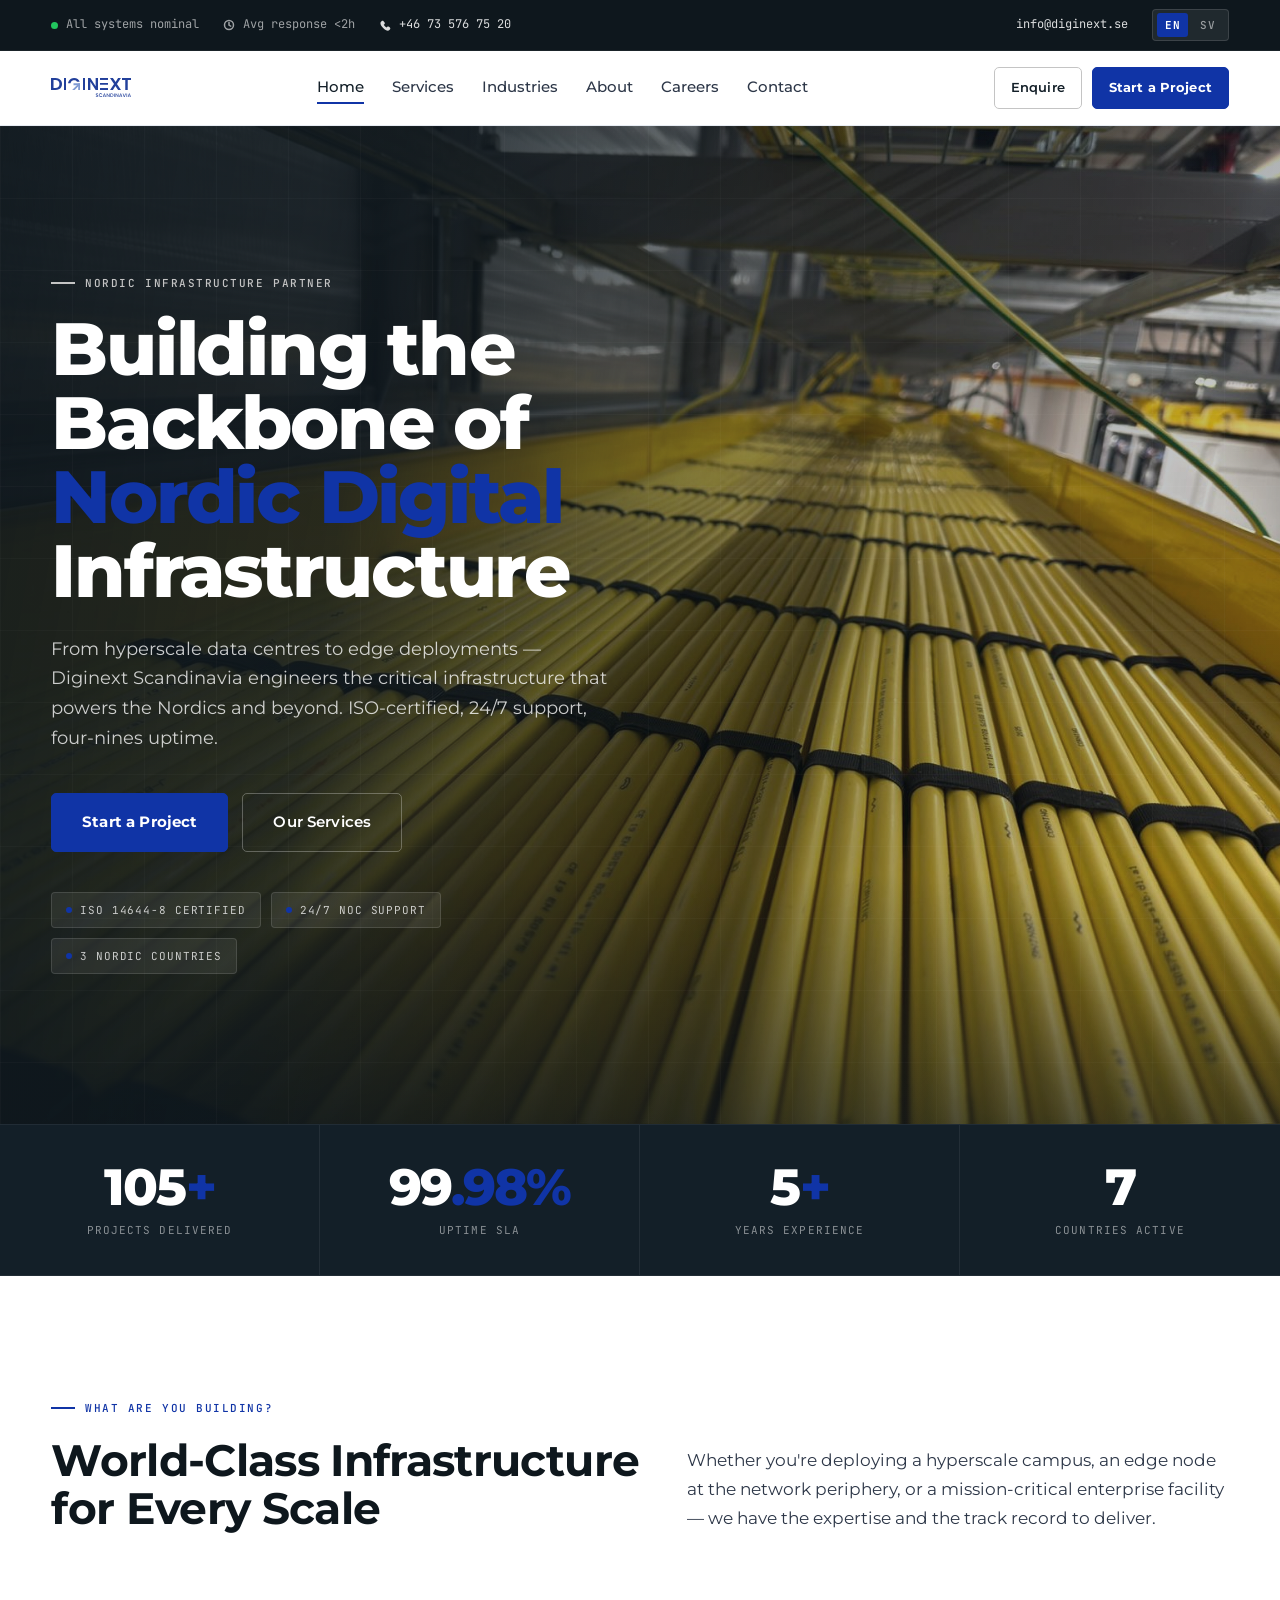
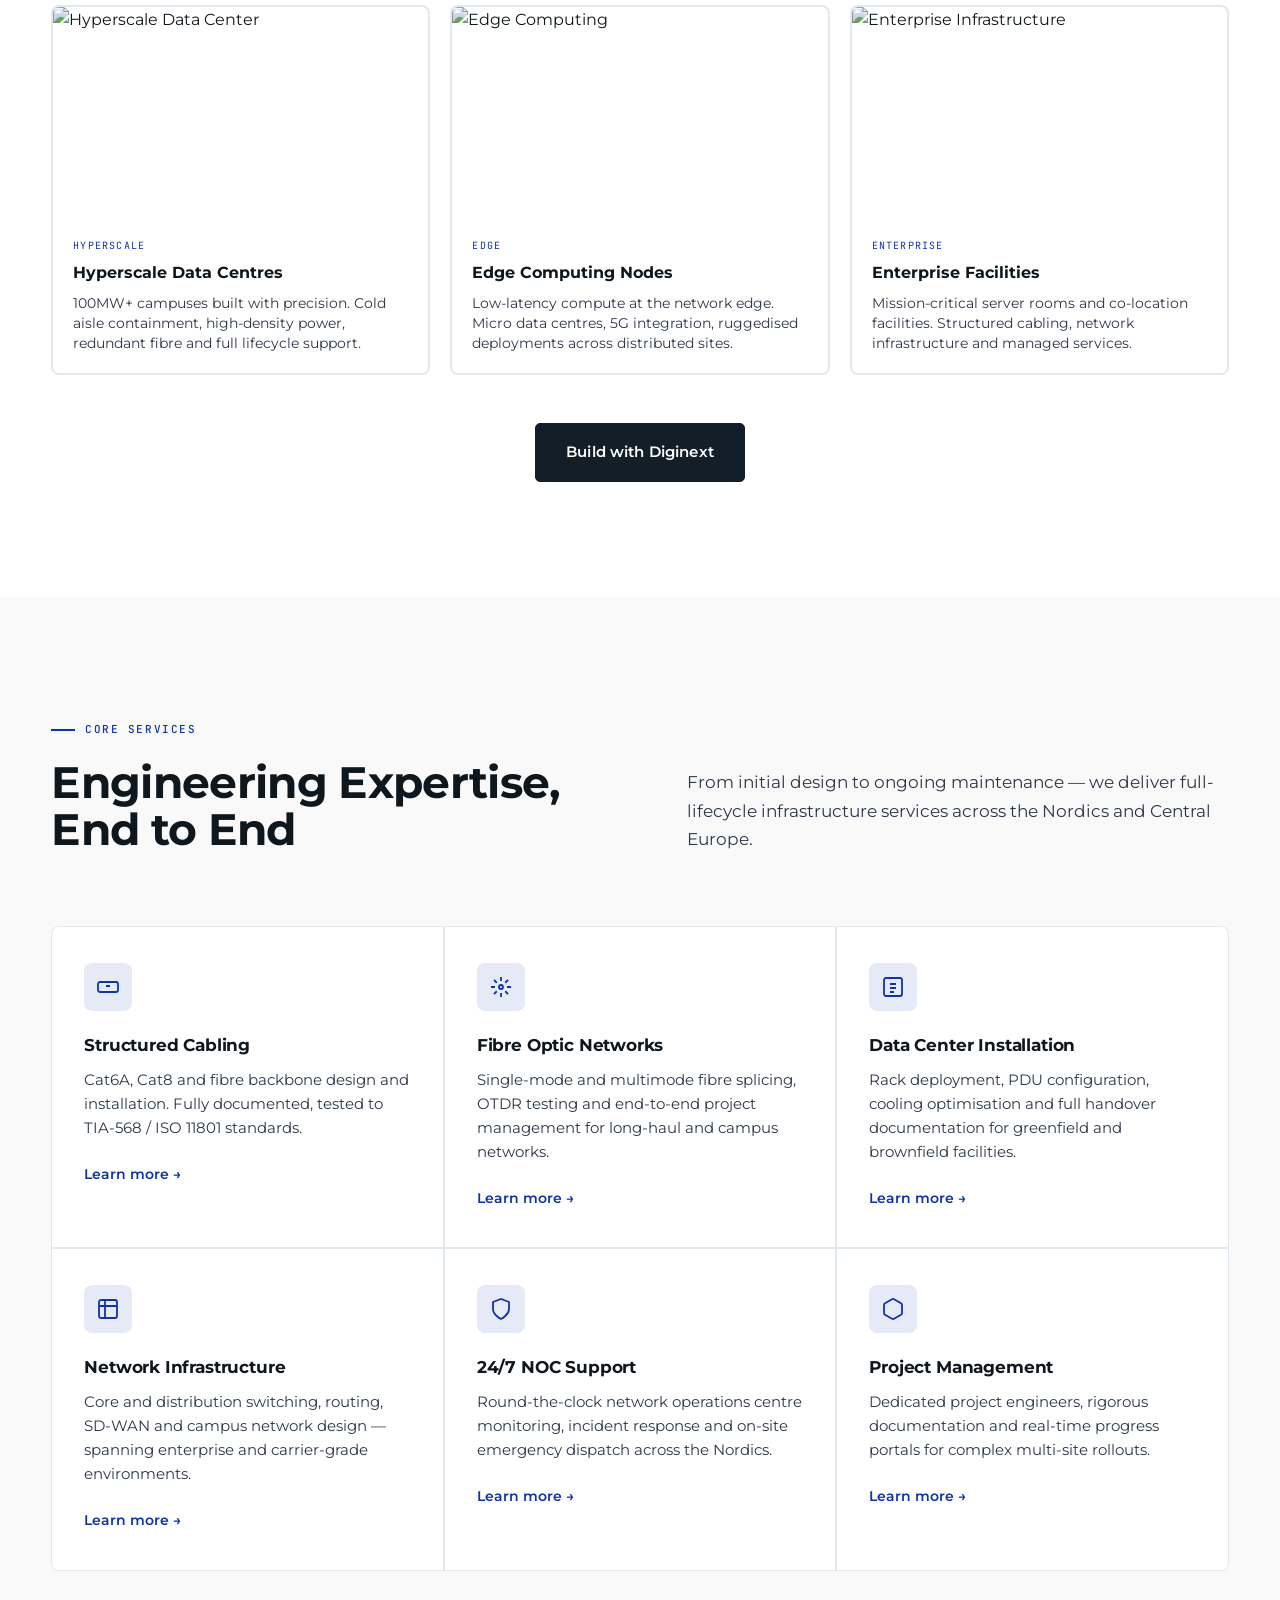
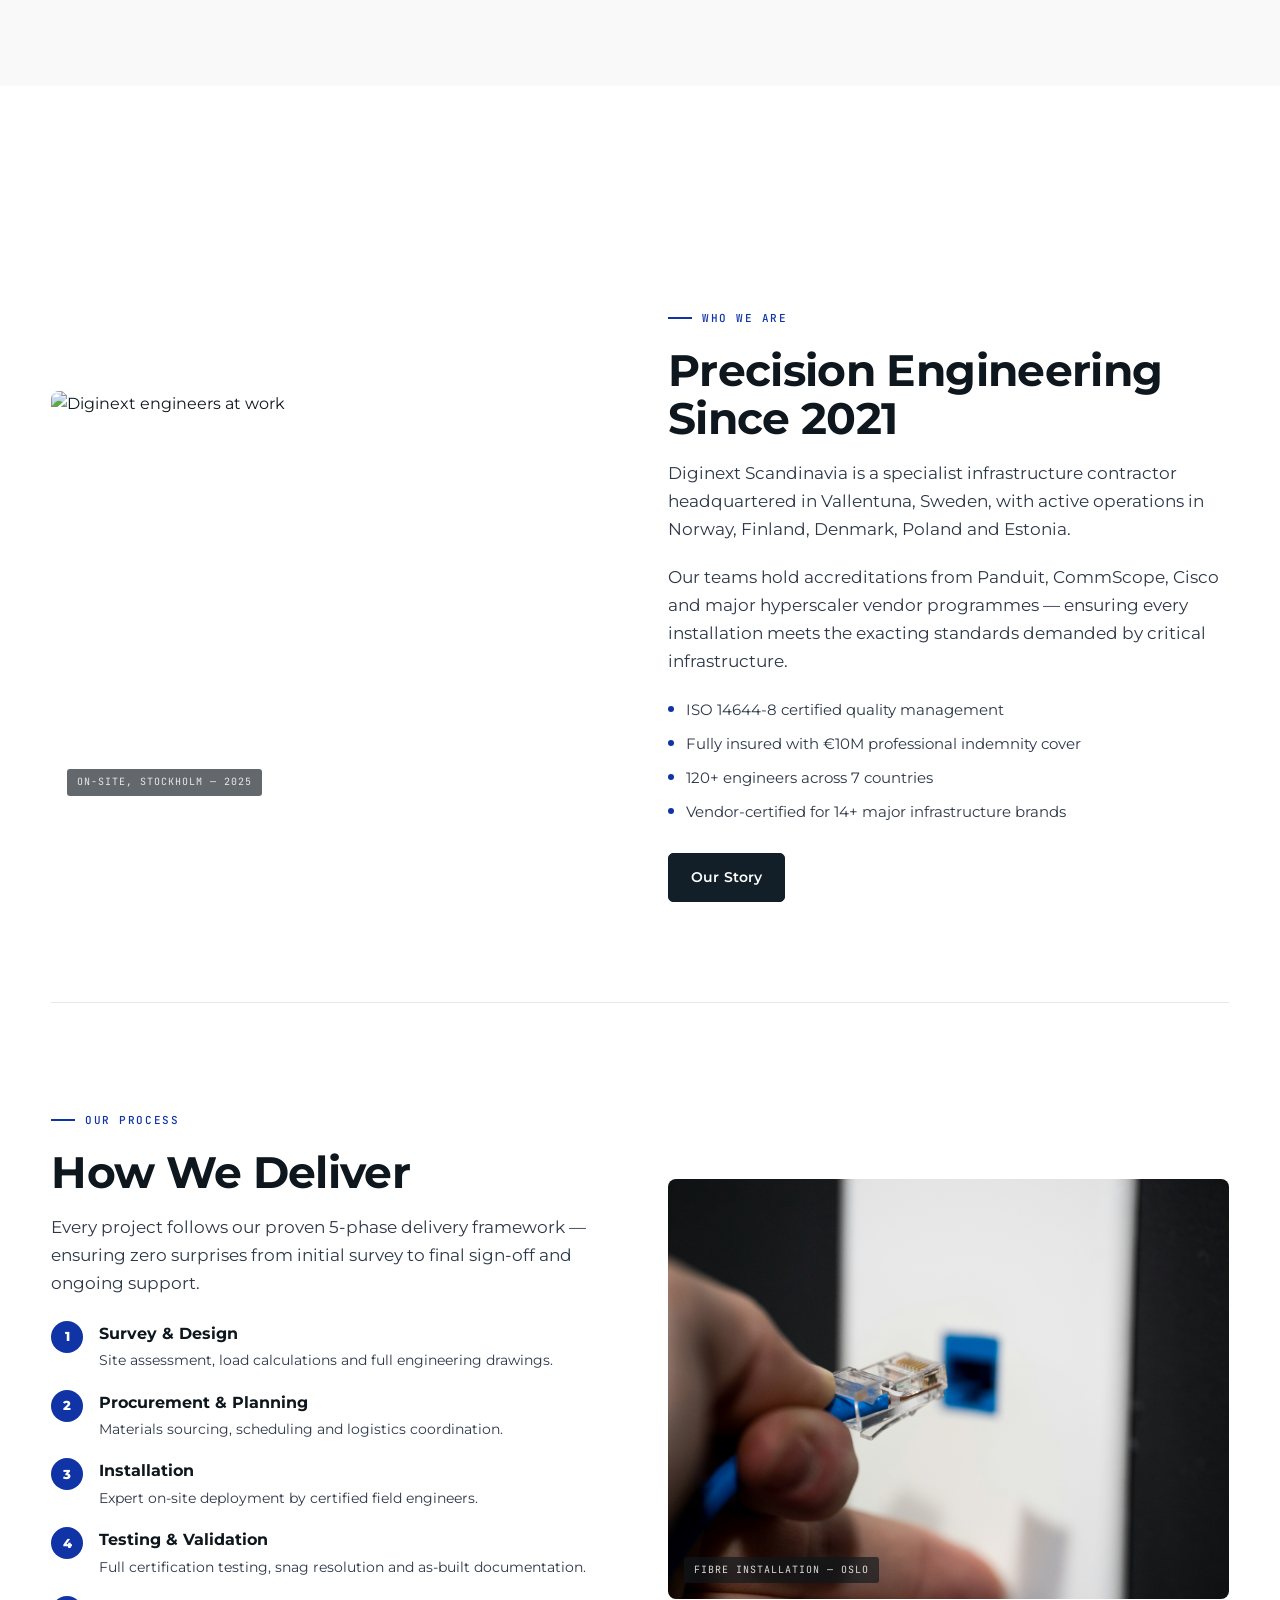
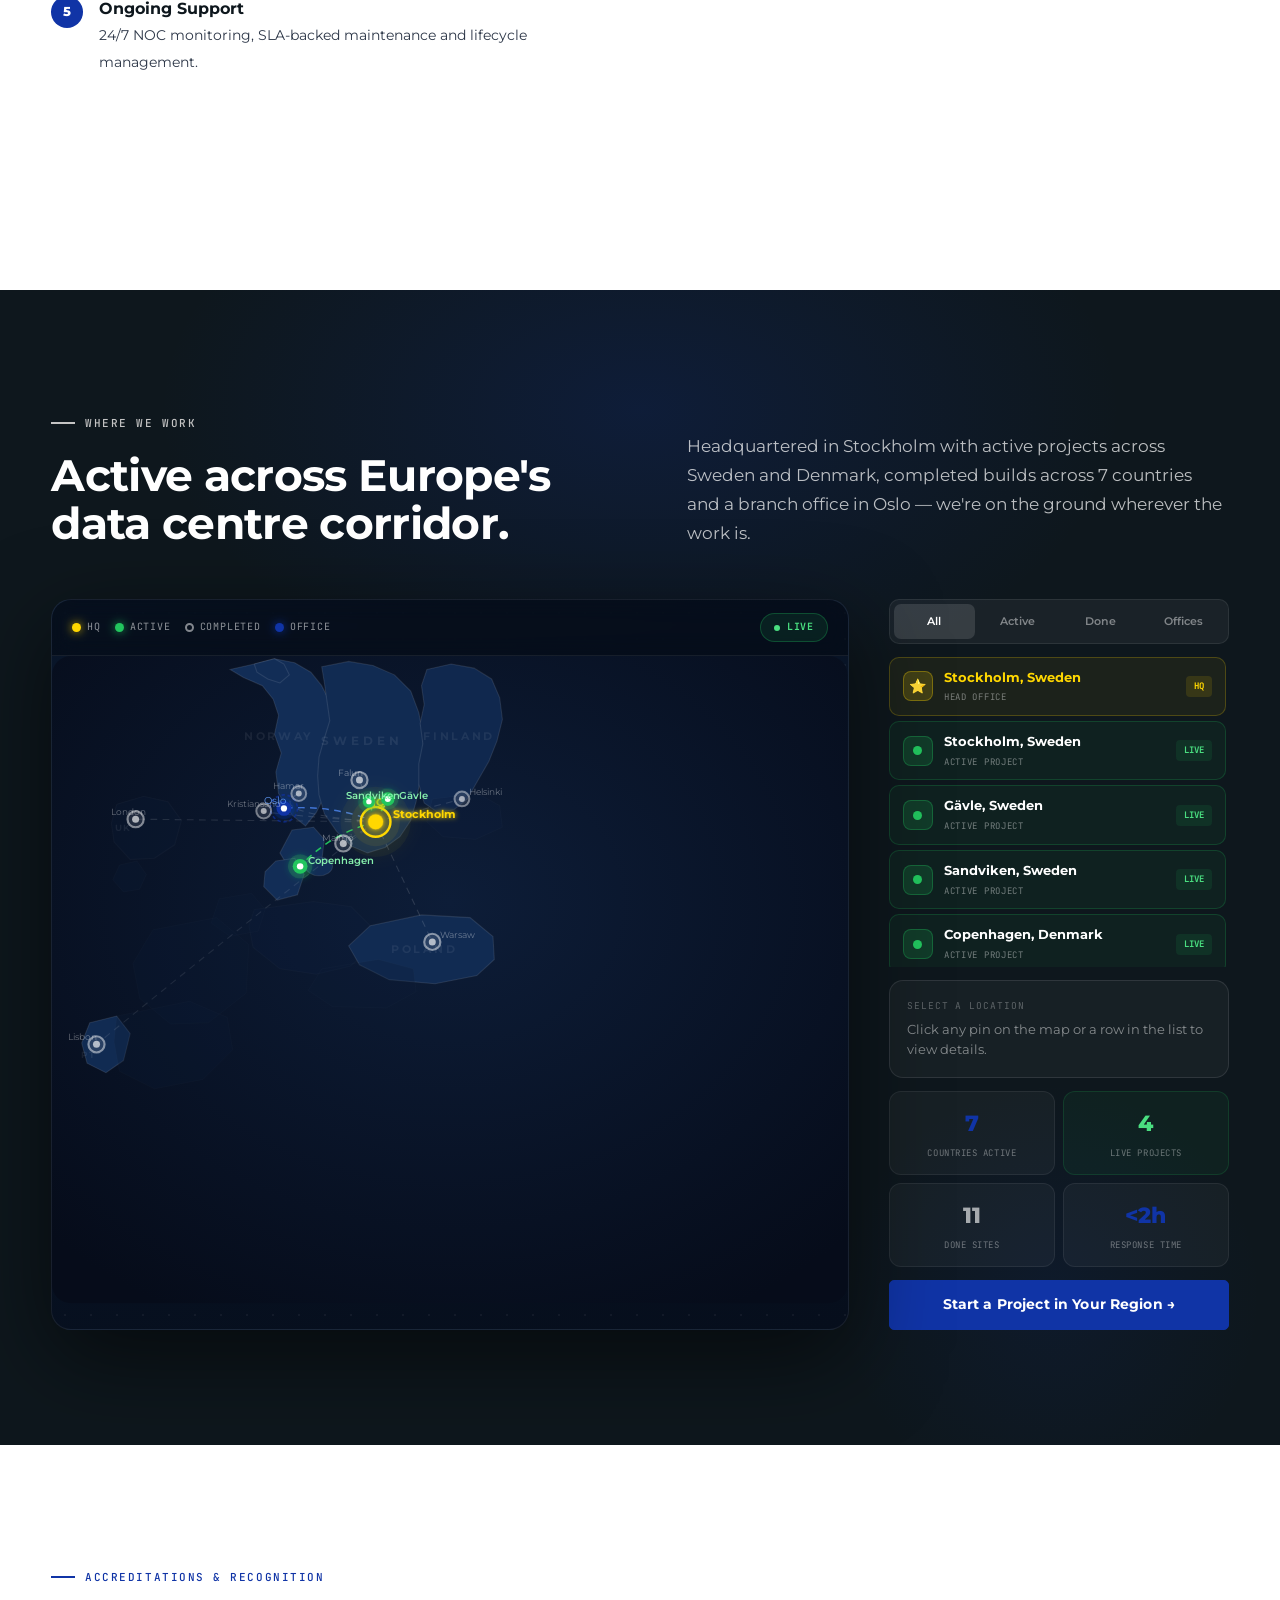
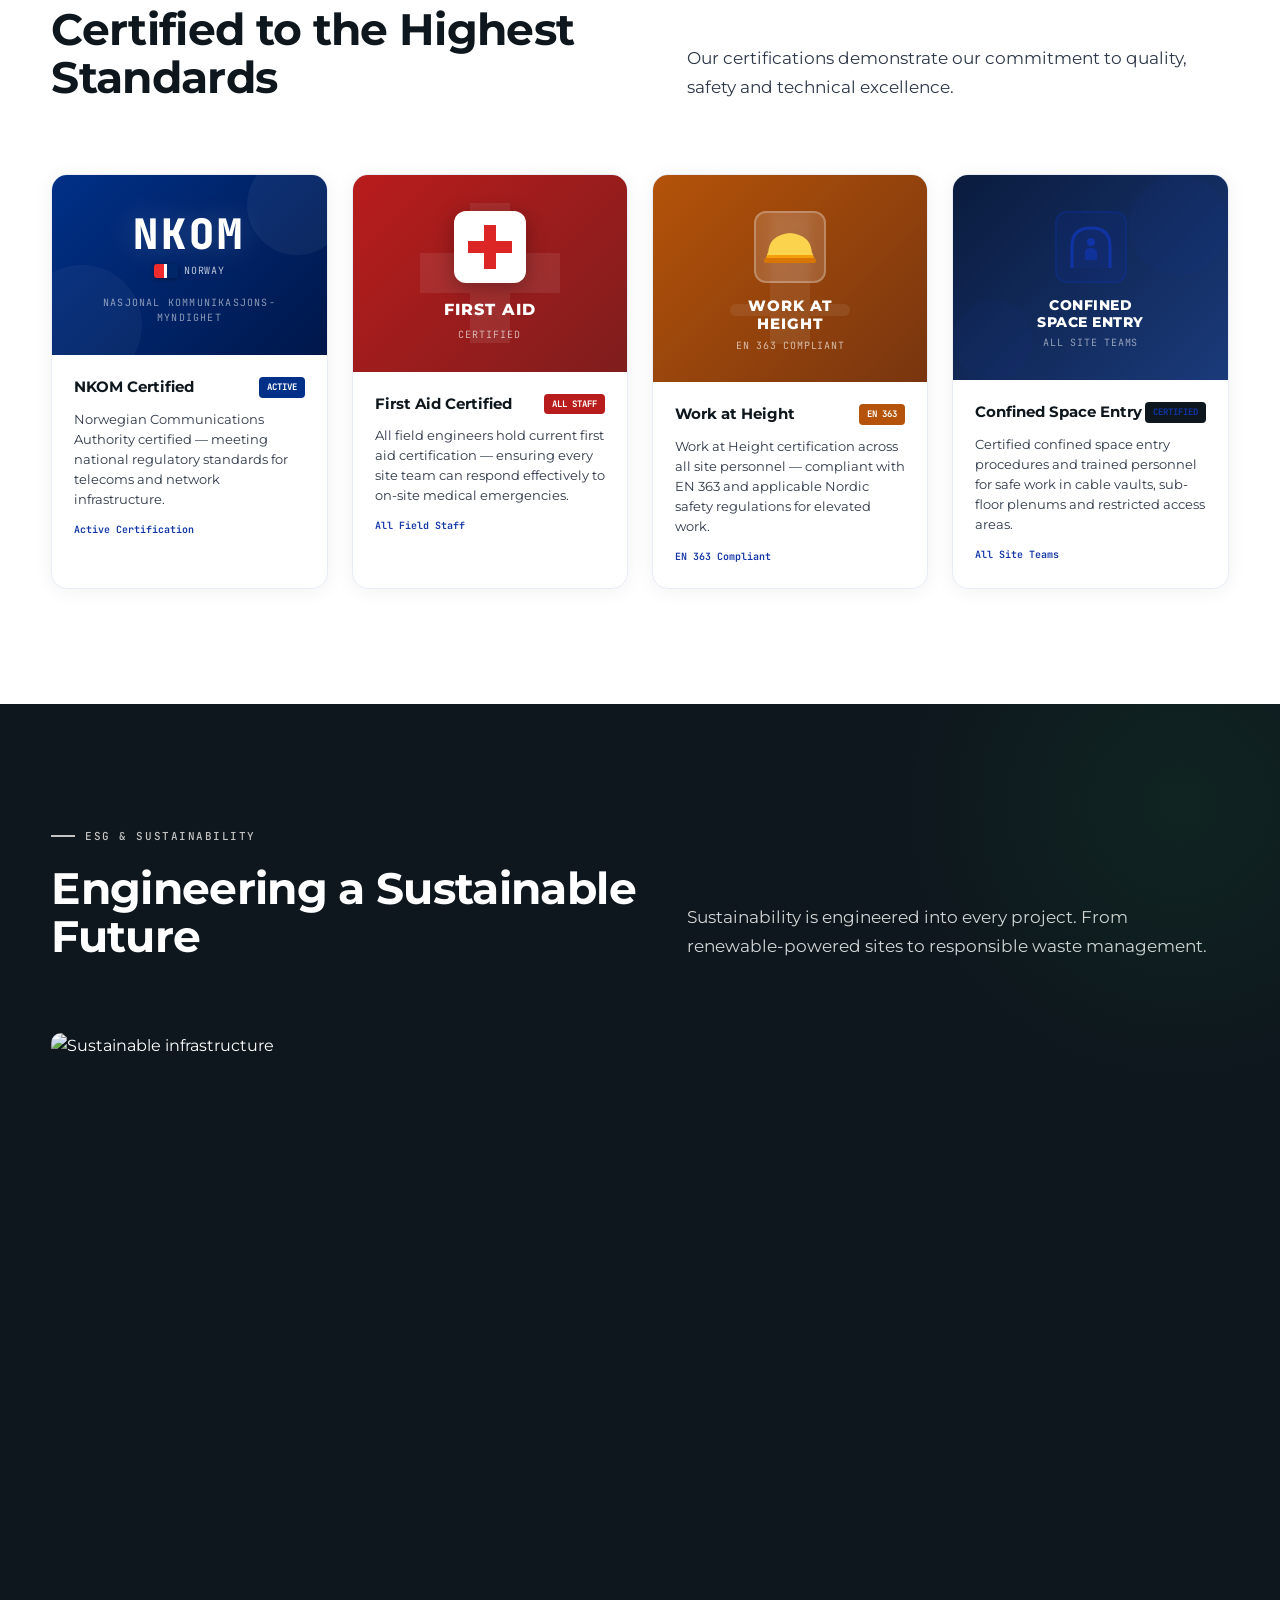
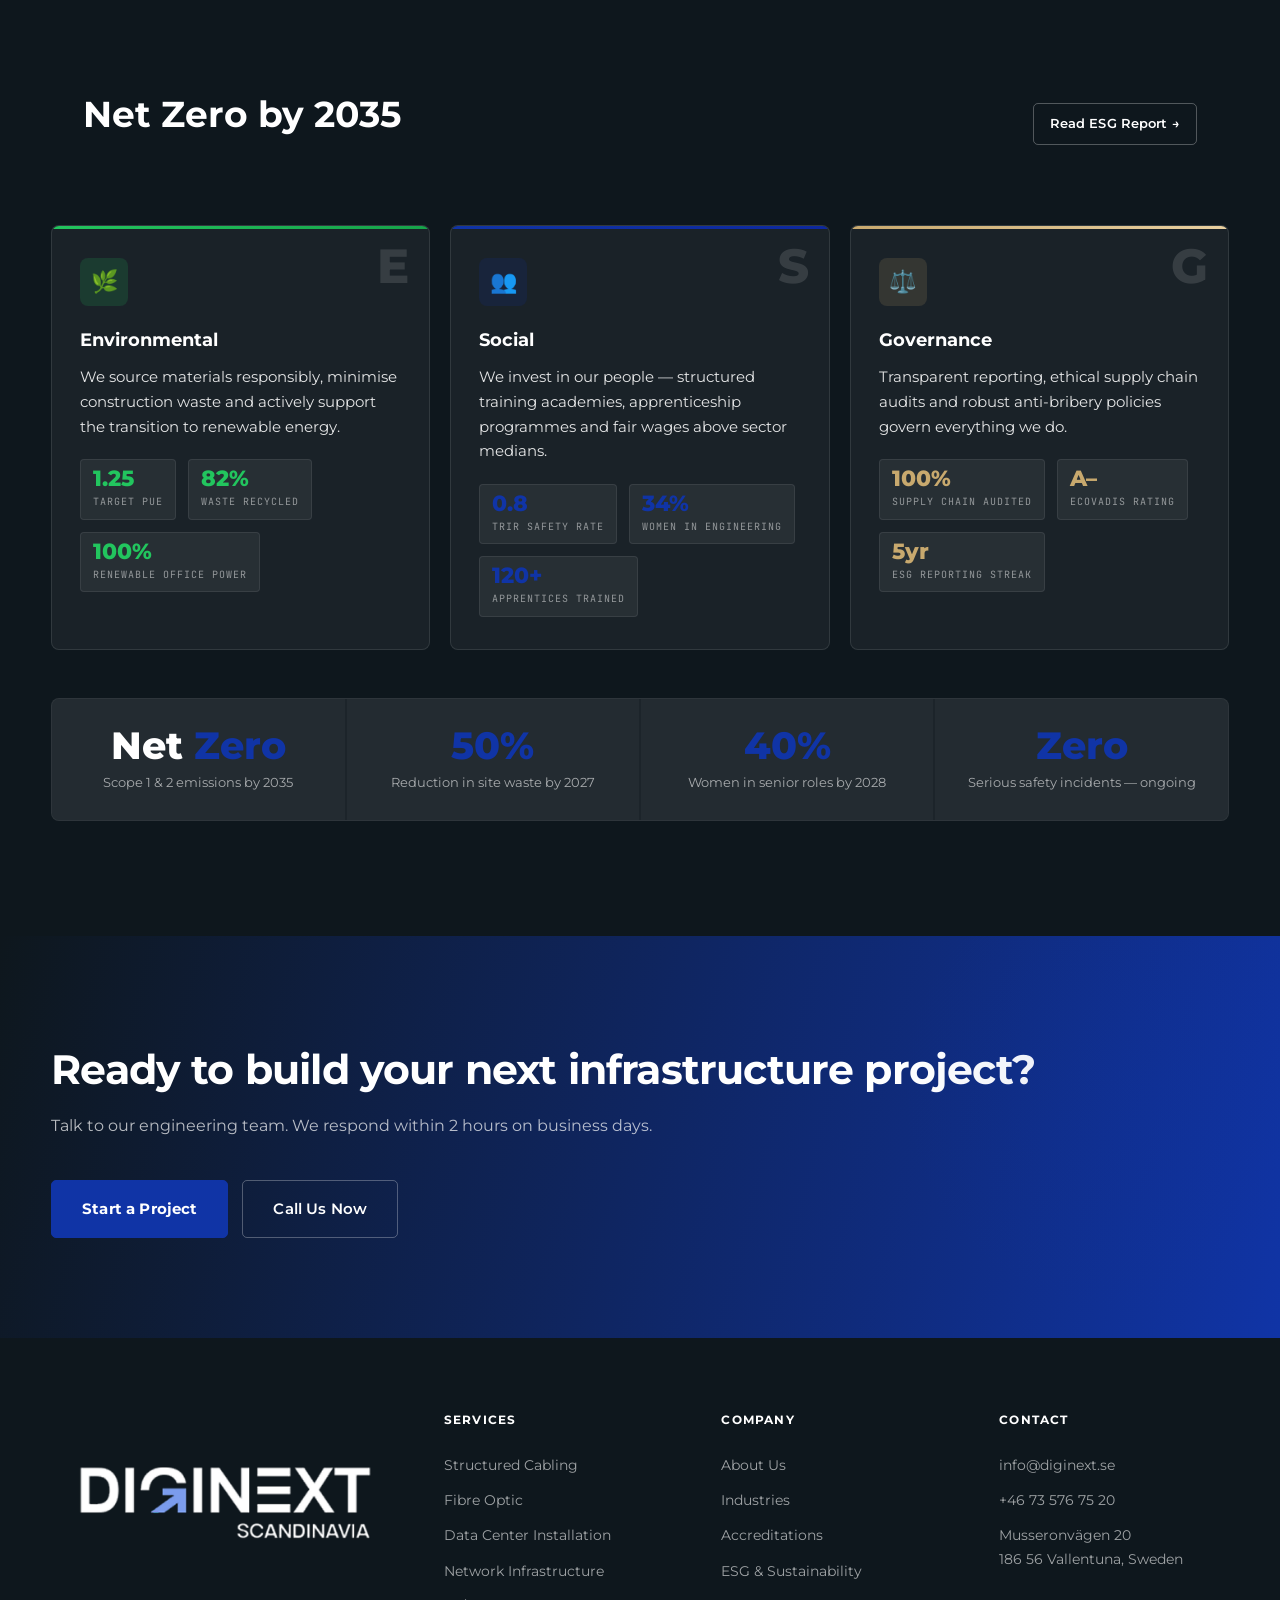
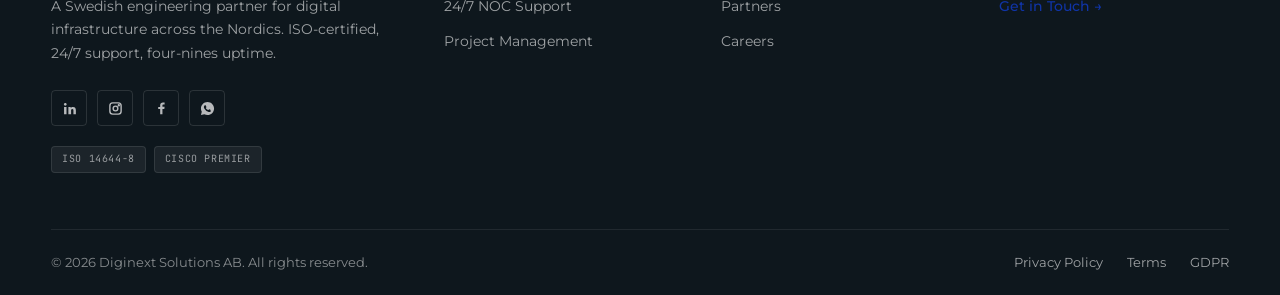
==== index.html @ c38b545c "Update index.html-title" ====
<!doctype html>
<html lang="en" data-lang="en">
<head>
<meta charset="utf-8" />
<meta name="viewport" content="width=device-width, initial-scale=1" />
<title>Diginext Scandinavia — Premium Digital Infrastructure Services</title>
<meta name="description" content="A Swedish engineering partner building, maintaining and optimising digital infrastructure across the Nordics and Europe. Hyperscale, Edge & Enterprise solutions." />
<meta property="og:type" content="website" />
<meta property="og:site_name" content="Diginext Scandinavia" />
<meta property="og:title" content="Diginext Scandinavia — Premium Digital Infrastructure Services" />
<meta property="og:url" content="https://ginigeashan-alt.github.io/diginext/" />
<link rel="icon" type="image/svg+xml" href="assets/logo.svg" />
<link rel="preconnect" href="https://fonts.googleapis.com">
<link rel="preconnect" href="https://fonts.gstatic.com" crossorigin>
<link href="https://fonts.googleapis.com/css2?family=Montserrat:ital,wght@0,300;0,400;0,500;0,600;0,700;0,800;0,900;1,400&family=JetBrains+Mono:wght@400;500&display=swap" rel="stylesheet">
<link rel="stylesheet" href="styles.css" />
</head>
<body>

<!-- ========= TOPBAR ========= -->
<div class="topbar">
  <div class="topbar__inner">
    <div class="topbar__left">
      <span class="topbar__item"><span class="status-dot"></span> <span data-t="systems_nominal">All systems nominal</span></span>
      <span class="topbar__item">
        <svg width="12" height="12" viewBox="0 0 16 16" fill="none" stroke="currentColor" stroke-width="2"><path d="M8 2a6 6 0 100 12A6 6 0 008 2zm0 2v4l3 2"/></svg>
        <span data-t="response_time">Avg response &lt;2h</span>
      </span>
      <a href="tel:+46735767520" class="topbar__item">
        <svg width="12" height="12" viewBox="0 0 16 16" fill="currentColor"><path d="M13.5 10.5c-.8-.8-1.9-.8-2.7 0l-.9.9c-1.5-.8-2.8-2.1-3.6-3.6l.9-.9c.8-.8.8-1.9 0-2.7L6.1 3.1C5.3 2.3 4.2 2.3 3.4 3L2.7 3.7C1.4 5 1.8 7.3 3.5 9.7c1.4 2 3.3 3.8 5.3 5 1 .5 2.1.8 3 .8.8 0 1.5-.2 2-.7l.7-.7c.8-.8.8-1.9 0-2.7l-1-1z"/></svg>
        +46 73 576 75 20
      </a>
    </div>
    <div class="topbar__right">
      <a href="mailto:info@diginext.se" class="topbar__item">info@diginext.se</a>
      <div class="lang-switch" id="langSwitch">
        <button class="lang-switch__btn is-active" data-lang="en">EN</button>
        <button class="lang-switch__btn" data-lang="sv">SV</button>
      </div>
    </div>
  </div>
</div>

<!-- ========= NAV ========= -->
<nav class="nav" id="siteNav">
  <div class="nav__inner">
    <a href="index.html" class="logo">
      <img src="logo.svg" alt="Diginext Scandinavia" class="logo-img" />
    </a>
    <ul class="nav__links" id="primaryNav">
      <li><a href="index.html" class="is-active" data-t="nav_home">Home</a></li>
      <li><a href="services.html" data-t="nav_services">Services</a></li>
      <li><a href="industries.html" data-t="nav_industries">Industries</a></li>
      <li><a href="about.html" data-t="nav_about">About</a></li>
      <li><a href="careers.html" data-t="nav_careers">Careers</a></li>
      <li><a href="contact.html" data-t="nav_contact">Contact</a></li>
    </ul>
    <div class="nav__cta-group">
      <a href="contact.html" class="btn btn--ghost btn--sm" data-t="nav_enquire">Enquire</a>
      <a href="contact.html" class="btn btn--accent btn--sm" data-t="nav_start_project">Start a Project</a>
      <button class="nav__toggle" id="navToggle" aria-expanded="false" aria-label="Toggle menu">
        <span class="nav__toggle-bar"></span>
      </button>
    </div>
  </div>
</nav>

<!-- ========= HERO ========= -->
<section class="hero">
  <div class="hero__visual">
    <img class="hero__visual-slide is-active" src="home_hero_1.jpeg" alt="" />
    <img class="hero__visual-slide" src="home_hero_2.jpeg" alt="" />
    <img class="hero__visual-slide" src="home_hero_3.jpeg" alt="" />
    <img class="hero__visual-slide" src="home_hero_4.jpeg" alt="" />
    <div class="hero__visual-fade"></div>
  </div>
  <div class="hero__grid-overlay"></div>
  <div class="hero__inner">
    <div class="hero__content">
      <span class="eyebrow_title" data-t="hero_eyebrow">Nordic Infrastructure Partner</span>
      <h1 class="hero__title" data-t="hero_title">Building the Backbone of <span>Nordic Digital</span> Infrastructure</h1>
      <p class="hero__desc" data-t="hero_desc">From hyperscale data centres to edge deployments — Diginext Scandinavia engineers the critical infrastructure that powers the Nordics and beyond. ISO-certified, 24/7 support, four-nines uptime.</p>
      <div class="hero__actions">
        <a href="contact.html" class="btn btn--accent btn--lg" data-t="hero_cta1">
          Start a Project
          <svg viewBox="0 0 16 16" width="15" height="15" fill="none" stroke="currentColor" stroke-width="2"><path d="M3 8h10M9 4l4 4-4 4"/></svg>
        </a>
        <a href="services.html" class="btn btn--ghost-light btn--lg" data-t="hero_cta2">Our Services</a>
      </div>
      <div class="hero__badges">
        <span class="hero__badge"><span class="hero__badge-dot"></span> <span data-t="badge_iso">ISO 14644-8 Certified</span></span>
        <span class="hero__badge"><span class="hero__badge-dot"></span> <span data-t="badge_support">24/7 NOC Support</span></span>
        <span class="hero__badge"><span class="hero__badge-dot"></span> <span data-t="badge_nordic">3 Nordic Countries</span></span>
      </div>
    </div>
  </div>
</section>

<!-- ========= STATS BAND ========= -->
<section class="stats-band section--dark">
  <div class="stats-band__inner">
    <div class="stat-cell scroll-reveal">
      <div class="stat-cell__value">105<span>+</span></div>
      <div class="stat-cell__label" data-t="stat1">Projects Delivered</div>
    </div>
    <div class="stat-cell scroll-reveal" style="transition-delay:0.1s">
      <div class="stat-cell__value">99<span>.98%</span></div>
      <div class="stat-cell__label" data-t="stat2">Uptime SLA</div>
    </div>
    <div class="stat-cell scroll-reveal" style="transition-delay:0.2s">
      <div class="stat-cell__value">5<span>+</span></div>
      <div class="stat-cell__label" data-t="stat3">Years Experience</div>
    </div>
    <div class="stat-cell scroll-reveal" style="transition-delay:0.3s">
      <div class="stat-cell__value">7</div>
      <div class="stat-cell__label" data-t="stat4">Countries Active</div>
    </div>
  </div>
</section>

<!-- ========= WHAT ARE YOU BUILDING? ========= -->
<section class="section" id="build-types">
  <div class="section__inner">
    <div class="section__head">
      <div>
        <span class="eyebrow" data-t="build_eyebrow">What are you building?</span>
        <h2 class="section__title" data-t="build_title">World-Class Infrastructure for Every Scale</h2>
      </div>
      <p class="section__desc" data-t="build_desc">Whether you're deploying a hyperscale campus, an edge node at the network periphery, or a mission-critical enterprise facility — we have the expertise and the track record to deliver.</p>
    </div>

    <div class="project-types">
      <div class="project-type-card" onclick="window.location='contact.html?type=hyperscale'">
        <div class="project-type-card__img">
          <img src="https://images.unsplash.com/photo-1558494949-ef010cbdcc31?w=800&q=80&auto=format&fit=crop" alt="Hyperscale Data Center" loading="lazy" />
        </div>
        <div class="project-type-card__check">
          <svg width="14" height="14" viewBox="0 0 16 16" fill="none" stroke="var(--navy-900)" stroke-width="2.5"><path d="M3 8l4 4 6-7"/></svg>
        </div>
        <div class="project-type-card__body">
          <div class="project-type-card__label" data-t="type_hyperscale_label">Hyperscale</div>
          <div class="project-type-card__title" data-t="type_hyperscale_title">Hyperscale Data Centres</div>
          <p class="project-type-card__desc" data-t="type_hyperscale_desc">100MW+ campuses built with precision. Cold aisle containment, high-density power, redundant fibre and full lifecycle support.</p>
        </div>
      </div>

      <div class="project-type-card" onclick="window.location='contact.html?type=edge'">
        <div class="project-type-card__img">
          <img src="https://images.unsplash.com/photo-1597733336794-12d05021d510?w=800&q=80&auto=format&fit=crop" alt="Edge Computing" loading="lazy" />
        </div>
        <div class="project-type-card__check">
          <svg width="14" height="14" viewBox="0 0 16 16" fill="none" stroke="var(--navy-900)" stroke-width="2.5"><path d="M3 8l4 4 6-7"/></svg>
        </div>
        <div class="project-type-card__body">
          <div class="project-type-card__label" data-t="type_edge_label">Edge</div>
          <div class="project-type-card__title" data-t="type_edge_title">Edge Computing Nodes</div>
          <p class="project-type-card__desc" data-t="type_edge_desc">Low-latency compute at the network edge. Micro data centres, 5G integration, ruggedised deployments across distributed sites.</p>
        </div>
      </div>

      <div class="project-type-card" onclick="window.location='contact.html?type=enterprise'">
        <div class="project-type-card__img">
          <img src="https://images.unsplash.com/photo-1504384308090-c894fdcc538d?w=800&q=80&auto=format&fit=crop" alt="Enterprise Infrastructure" loading="lazy" />
        </div>
        <div class="project-type-card__check">
          <svg width="14" height="14" viewBox="0 0 16 16" fill="none" stroke="var(--navy-900)" stroke-width="2.5"><path d="M3 8l4 4 6-7"/></svg>
        </div>
        <div class="project-type-card__body">
          <div class="project-type-card__label" data-t="type_enterprise_label">Enterprise</div>
          <div class="project-type-card__title" data-t="type_enterprise_title">Enterprise Facilities</div>
          <p class="project-type-card__desc" data-t="type_enterprise_desc">Mission-critical server rooms and co-location facilities. Structured cabling, network infrastructure and managed services.</p>
        </div>
      </div>
    </div>

    <div style="text-align:center;">
      <a href="contact.html" class="btn btn--primary btn--lg" data-t="build_cta">
        Build with Diginext
        <svg viewBox="0 0 16 16" width="14" height="14" fill="none" stroke="currentColor" stroke-width="2"><path d="M3 8h10M9 4l4 4-4 4"/></svg>
      </a>
    </div>
  </div>
</section>

<!-- ========= SERVICES ========= -->
<section class="section section--alt" id="services">
  <div class="section__inner">
    <div class="section__head">
      <div>
        <span class="eyebrow" data-t="services_eyebrow">Core Services</span>
        <h2 class="section__title" data-t="services_title">Engineering Expertise, End to End</h2>
      </div>
      <p class="section__desc" data-t="services_desc">From initial design to ongoing maintenance — we deliver full-lifecycle infrastructure services across the Nordics and Central Europe.</p>
    </div>

    <div class="services-grid">
      <div class="service-card">
        <div class="service-card__icon">
          <svg width="24" height="24" viewBox="0 0 24 24" fill="none" stroke="currentColor" stroke-width="1.8"><rect x="2" y="7" width="20" height="10" rx="2"/><path d="M6 11h.01M10 11h4M18 11h.01"/></svg>
        </div>
        <h3 class="service-card__title" data-t="svc1_title">Structured Cabling</h3>
        <p class="service-card__body" data-t="svc1_body">Cat6A, Cat8 and fibre backbone design and installation. Fully documented, tested to TIA-568 / ISO 11801 standards.</p>
        <a href="services.html" class="service-card__link" data-t="svc_learn">Learn more →</a>
      </div>

      <div class="service-card">
        <div class="service-card__icon">
          <svg width="24" height="24" viewBox="0 0 24 24" fill="none" stroke="currentColor" stroke-width="1.8"><circle cx="12" cy="12" r="2"/><path d="M12 2v4M12 18v4M4.93 4.93l2.83 2.83M16.24 16.24l2.83 2.83M2 12h4M18 12h4M4.93 19.07l2.83-2.83M16.24 7.76l2.83-2.83"/></svg>
        </div>
        <h3 class="service-card__title" data-t="svc2_title">Fibre Optic Networks</h3>
        <p class="service-card__body" data-t="svc2_body">Single-mode and multimode fibre splicing, OTDR testing and end-to-end project management for long-haul and campus networks.</p>
        <a href="services.html" class="service-card__link" data-t="svc_learn">Learn more →</a>
      </div>

      <div class="service-card">
        <div class="service-card__icon">
          <svg width="24" height="24" viewBox="0 0 24 24" fill="none" stroke="currentColor" stroke-width="1.8"><rect x="3" y="3" width="18" height="18" rx="2"/><path d="M9 9h6M9 13h6M9 17h4"/></svg>
        </div>
        <h3 class="service-card__title" data-t="svc3_title">Data Center Installation</h3>
        <p class="service-card__body" data-t="svc3_body">Rack deployment, PDU configuration, cooling optimisation and full handover documentation for greenfield and brownfield facilities.</p>
        <a href="services.html" class="service-card__link" data-t="svc_learn">Learn more →</a>
      </div>

      <div class="service-card">
        <div class="service-card__icon">
          <svg width="24" height="24" viewBox="0 0 24 24" fill="none" stroke="currentColor" stroke-width="1.8"><path d="M9 3H5a2 2 0 00-2 2v4m6-6h10a2 2 0 012 2v4M9 3v18m0 0h10a2 2 0 002-2V9M9 21H5a2 2 0 01-2-2V9m0 0h18"/></svg>
        </div>
        <h3 class="service-card__title" data-t="svc4_title">Network Infrastructure</h3>
        <p class="service-card__body" data-t="svc4_body">Core and distribution switching, routing, SD-WAN and campus network design — spanning enterprise and carrier-grade environments.</p>
        <a href="services.html" class="service-card__link" data-t="svc_learn">Learn more →</a>
      </div>

      <div class="service-card">
        <div class="service-card__icon">
          <svg width="24" height="24" viewBox="0 0 24 24" fill="none" stroke="currentColor" stroke-width="1.8"><path d="M12 22s8-4 8-10V5l-8-3-8 3v7c0 6 8 10 8 10z"/></svg>
        </div>
        <h3 class="service-card__title" data-t="svc5_title">24/7 NOC Support</h3>
        <p class="service-card__body" data-t="svc5_body">Round-the-clock network operations centre monitoring, incident response and on-site emergency dispatch across the Nordics.</p>
        <a href="services.html" class="service-card__link" data-t="svc_learn">Learn more →</a>
      </div>

      <div class="service-card">
        <div class="service-card__icon">
          <svg width="24" height="24" viewBox="0 0 24 24" fill="none" stroke="currentColor" stroke-width="1.8"><path d="M21 16V8a2 2 0 00-1-1.73l-7-4a2 2 0 00-2 0l-7 4A2 2 0 003 8v8a2 2 0 001 1.73l7 4a2 2 0 002 0l7-4A2 2 0 0021 16z"/></svg>
        </div>
        <h3 class="service-card__title" data-t="svc6_title">Project Management</h3>
        <p class="service-card__body" data-t="svc6_body">Dedicated project engineers, rigorous documentation and real-time progress portals for complex multi-site rollouts.</p>
        <a href="services.html" class="service-card__link" data-t="svc_learn">Learn more →</a>
      </div>
    </div>
  </div>
</section>

<!-- ========= FEATURE BLOCK — About ========= -->
<section class="section" id="about">
  <div class="section__inner">
    <div class="feature-block">
      <div class="feature-block__img">
        <img src="https://images.unsplash.com/photo-1581092160607-ee22621dd758?w=1000&q=80&auto=format&fit=crop" alt="Diginext engineers at work" loading="lazy" />
        <span class="feature-block__img-tag" data-t="img_tag1">On-site, Stockholm — 2025</span>
      </div>
      <div class="feature-block__body">
        <span class="eyebrow" data-t="about_eyebrow">Who We Are</span>
        <h2 class="section__title" style="margin-bottom:16px" data-t="about_title">Precision Engineering Since  2021</h2>
        <p style="font-size:16.5px; color:var(--ink-2); line-height:1.7; margin:0 0 20px;" data-t="about_body1">Diginext Scandinavia is a specialist infrastructure contractor headquartered in Vallentuna, Sweden, with active operations in Norway, Finland, Denmark, Poland and Estonia. We combine Scandinavian engineering rigour with pan-European delivery capability.</p>
        <p style="font-size:16.5px; color:var(--ink-2); line-height:1.7; margin:0 0 24px;" data-t="about_body2">Our teams hold accreditations from Panduit, CommScope, Cisco and major hyperscaler vendor programmes — ensuring every installation meets the exacting standards demanded by critical infrastructure.</p>
        <div class="feature-block__list">
          <div class="feature-block__list-item" data-t="about_point1">ISO 14644-8 certified quality management</div>
          <div class="feature-block__list-item" data-t="about_point2">Fully insured with €10M professional indemnity cover</div>
          <div class="feature-block__list-item" data-t="about_point3"> 120+ engineers across  7 countries</div>
          <div class="feature-block__list-item" data-t="about_point4">Vendor-certified for 14+ major infrastructure brands</div>
        </div>
        <div style="margin-top:28px;">
          <a href="about.html" class="btn btn--primary" data-t="about_cta">
            Our Story
            <svg viewBox="0 0 16 16" width="14" height="14" fill="none" stroke="currentColor" stroke-width="2"><path d="M3 8h10M9 4l4 4-4 4"/></svg>
          </a>
        </div>
      </div>
    </div>

    <div class="feature-block feature-block--reverse">
      <div class="feature-block__img">
        <img src="how_we_deliver.jpeg" alt="Data center engineers" loading="lazy" />
        <span class="feature-block__img-tag" data-t="img_tag2">Fibre installation — Oslo</span>
      </div>
      <div class="feature-block__body">
        <span class="eyebrow" data-t="process_eyebrow">Our Process</span>
        <h2 class="section__title" style="margin-bottom:16px" data-t="process_title">How We Deliver</h2>
        <p style="font-size:16.5px; color:var(--ink-2); line-height:1.7; margin:0 0 24px;" data-t="process_body">Every project follows our proven 5-phase delivery framework — ensuring zero surprises from initial survey to final sign-off and ongoing support.</p>
        <div style="display:flex; flex-direction:column; gap:16px;">
          <div style="display:flex; gap:16px; align-items:flex-start;">
            <div style="width:32px; height:32px; border-radius:50%; background:var(--cyan); color:#fff; display:flex; align-items:center; justify-content:center; font-family:var(--display); font-weight:800; font-size:13px; flex-shrink:0;">1</div>
            <div><strong style="font-family:var(--display);" data-t="phase1_title">Survey & Design</strong><br><span style="font-size:14px; color:var(--ink-2);" data-t="phase1_body">Site assessment, load calculations and full engineering drawings.</span></div>
          </div>
          <div style="display:flex; gap:16px; align-items:flex-start;">
            <div style="width:32px; height:32px; border-radius:50%; background:var(--cyan); color:#fff; display:flex; align-items:center; justify-content:center; font-family:var(--display); font-weight:800; font-size:13px; flex-shrink:0;">2</div>
            <div><strong style="font-family:var(--display);" data-t="phase2_title">Procurement & Planning</strong><br><span style="font-size:14px; color:var(--ink-2);" data-t="phase2_body">Materials sourcing, scheduling and logistics coordination.</span></div>
          </div>
          <div style="display:flex; gap:16px; align-items:flex-start;">
            <div style="width:32px; height:32px; border-radius:50%; background:var(--cyan); color:#fff; display:flex; align-items:center; justify-content:center; font-family:var(--display); font-weight:800; font-size:13px; flex-shrink:0;">3</div>
            <div><strong style="font-family:var(--display);" data-t="phase3_title">Installation</strong><br><span style="font-size:14px; color:var(--ink-2);" data-t="phase3_body">Expert on-site deployment by certified field engineers.</span></div>
          </div>
          <div style="display:flex; gap:16px; align-items:flex-start;">
            <div style="width:32px; height:32px; border-radius:50%; background:var(--cyan); color:#fff; display:flex; align-items:center; justify-content:center; font-family:var(--display); font-weight:800; font-size:13px; flex-shrink:0;">4</div>
            <div><strong style="font-family:var(--display);" data-t="phase4_title">Testing & Validation</strong><br><span style="font-size:14px; color:var(--ink-2);" data-t="phase4_body">Full certification testing, snag resolution and as-built documentation.</span></div>
          </div>
          <div style="display:flex; gap:16px; align-items:flex-start;">
            <div style="width:32px; height:32px; border-radius:50%; background:var(--navy-700); color:#fff; display:flex; align-items:center; justify-content:center; font-family:var(--display); font-weight:800; font-size:13px; flex-shrink:0;">5</div>
            <div><strong style="font-family:var(--display);" data-t="phase5_title">Ongoing Support</strong><br><span style="font-size:14px; color:var(--ink-2);" data-t="phase5_body">24/7 NOC monitoring, SLA-backed maintenance and lifecycle management.</span></div>
          </div>
        </div>
      </div>
    </div>
  </div>
</section>

<!-- ========= EUROPE MAP ========= -->
<section id="coverage" style="background:var(--navy-900);overflow:hidden;padding:clamp(64px,9vw,120px) 0;position:relative;">
  <!-- ambient glows -->
  <div style="position:absolute;top:-180px;left:50%;transform:translateX(-50%);width:1000px;height:600px;background:radial-gradient(ellipse,rgba(16,52,166,0.2) 0%,transparent 68%);pointer-events:none;z-index:0;"></div>
  <div style="position:absolute;bottom:-80px;right:0;width:460px;height:460px;background:radial-gradient(circle,rgba(16,52,166,0.1) 0%,transparent 65%);pointer-events:none;z-index:0;"></div>

  <div class="section__inner" style="position:relative;z-index:1;">

    <!-- Header -->
    <div class="section__head" style="margin-bottom:52px;">
      <div class="section__head-left">
        <span class="eyebrow" style="color:var(--rule-2);" data-t="map_eyebrow">Where We Work</span>
        <h2 class="section__title" style="color:#fff;" data-t="map_title">Building Europe's data infrastructure.</h2>
      </div>
      <div class="section__head-right">
        <p class="section__desc" style="color:rgba(255,255,255,0.72);" data-t="map_desc">Headquartered in Stockholm with active projects across Sweden and Denmark, completed builds across 7 countries and a branch office in Oslo — we're on the ground wherever the work is.</p>
      </div>
    </div>

    <!-- Map + sidebar -->
    <div class="rg-map" style="align-items:stretch;">

      <!-- ══ MAP PANEL ══ -->
      <div style="position:relative;border-radius:20px;overflow:hidden;background:linear-gradient(165deg,#09162a 0%,#060e1c 100%);border:1px solid rgba(255,255,255,0.07);box-shadow:0 28px 90px rgba(0,0,0,0.55);">

        <!-- dot-grid texture -->
        <div style="position:absolute;inset:0;background-image:radial-gradient(rgba(255,255,255,0.048) 1px,transparent 1px);background-size:26px 26px;pointer-events:none;z-index:0;"></div>

        <!-- toolbar -->
        <div style="position:relative;z-index:3;display:flex;align-items:center;justify-content:space-between;padding:13px 20px;border-bottom:1px solid rgba(255,255,255,0.07);background:rgba(0,0,0,0.3);backdrop-filter:blur(10px);flex-wrap:wrap;gap:8px;">
          <div style="display:flex;align-items:center;gap:14px;flex-wrap:wrap;">
            <div style="display:flex;align-items:center;gap:6px;"><span style="width:9px;height:9px;border-radius:50%;background:#FFD700;box-shadow:0 0 10px rgba(255,215,0,0.8);flex-shrink:0;display:inline-block;"></span><span style="font-family:var(--mono);font-size:10px;color:rgba(255,255,255,0.55);text-transform:uppercase;letter-spacing:0.08em;">HQ</span></div>
            <div style="display:flex;align-items:center;gap:6px;"><span style="width:9px;height:9px;border-radius:50%;background:#22c55e;box-shadow:0 0 10px rgba(34,197,94,0.8);flex-shrink:0;display:inline-block;"></span><span style="font-family:var(--mono);font-size:10px;color:rgba(255,255,255,0.55);text-transform:uppercase;letter-spacing:0.08em;">Active</span></div>
            <div style="display:flex;align-items:center;gap:6px;"><span style="width:9px;height:9px;border-radius:50%;border:2px solid rgba(255,255,255,0.5);flex-shrink:0;display:inline-block;"></span><span style="font-family:var(--mono);font-size:10px;color:rgba(255,255,255,0.55);text-transform:uppercase;letter-spacing:0.08em;">Completed</span></div>
            <div style="display:flex;align-items:center;gap:6px;"><span style="width:9px;height:9px;border-radius:50%;background:var(--cyan);box-shadow:0 0 10px rgba(16,52,166,0.9);flex-shrink:0;display:inline-block;"></span><span style="font-family:var(--mono);font-size:10px;color:rgba(255,255,255,0.55);text-transform:uppercase;letter-spacing:0.08em;">Office</span></div>
          </div>
          <div style="display:flex;align-items:center;gap:7px;background:rgba(34,197,94,0.1);border:1px solid rgba(34,197,94,0.28);border-radius:20px;padding:5px 13px;">
            <span style="width:6px;height:6px;border-radius:50%;background:#4ade80;animation:mblink 2s infinite;display:inline-block;"></span>
            <span style="font-family:var(--mono);font-size:10px;color:#4ade80;font-weight:700;letter-spacing:0.07em;">LIVE</span>
          </div>
        </div>

        <!-- SVG -->
        <div style="position:relative;z-index:1;">
          <svg id="europemap" viewBox="100 40 590 480" xmlns="http://www.w3.org/2000/svg" style="width:100%;height:auto;display:block;overflow:visible;" aria-label="Diginext locations across Europe">
            <defs>
              <style>
                .mc{transition:fill .25s,filter .25s;cursor:pointer;}
                .mc:hover{filter:brightness(1.7);}
                .md{opacity:.28;}
                .ca{stroke-dasharray:5 4;animation:cf 2.4s linear infinite;}
                .cc{stroke-dasharray:5 4;animation:cf 3.2s linear infinite;}
                @keyframes cf{to{stroke-dashoffset:-40;}}
                .hf{animation:hfl 3s ease-in-out infinite;}
                @keyframes hfl{0%,100%{transform:translateY(0);}50%{transform:translateY(-3px);}}
                .r1{animation:rp 2.5s ease-out infinite;transform-origin:center;transform-box:fill-box;}
                .r2{animation:rp 2.5s ease-out infinite .85s;transform-origin:center;transform-box:fill-box;}
                .r3{animation:rp 2.5s ease-out infinite 1.7s;transform-origin:center;transform-box:fill-box;}
                @keyframes rp{0%{r:5;opacity:.9;}100%{r:24;opacity:0;}}
                .db{animation:db 1.9s ease-in-out infinite alternate;}
                @keyframes db{0%{opacity:.7;}100%{opacity:1;}}
                @keyframes mblink{0%,100%{opacity:1;}50%{opacity:.3;}}
              </style>
              <filter id="pg" x="-60%" y="-60%" width="220%" height="220%">
                <feGaussianBlur stdDeviation="2.5" result="b"/><feMerge><feMergeNode in="b"/><feMergeNode in="SourceGraphic"/></feMerge>
              </filter>
              <filter id="hg" x="-100%" y="-100%" width="300%" height="300%">
                <feGaussianBlur stdDeviation="6" result="b"/><feMerge><feMergeNode in="b"/><feMergeNode in="SourceGraphic"/></feMerge>
              </filter>
              <filter id="sg" x="-50%" y="-50%" width="200%" height="200%">
                <feGaussianBlur stdDeviation="1.8" result="b"/><feMerge><feMergeNode in="b"/><feMergeNode in="SourceGraphic"/></feMerge>
              </filter>
              <radialGradient id="sea" cx="50%" cy="38%" r="72%">
                <stop offset="0%" stop-color="#0d1d38"/>
                <stop offset="100%" stop-color="#060c1a"/>
              </radialGradient>
            </defs>

            <!-- ocean -->
            <rect x="100" y="40" width="590" height="480" fill="url(#sea)" rx="14"/>

            <!-- ─── COUNTRIES ─── -->
            <!-- Norway -->
            <path class="mc" onclick="msp('norway')"
              d="M232 50 L250 46 L265 42 L280 45 L292 52 L300 62 L306 74 L308 88 L305 102 L310 116 L307 130 L302 144 L296 156 L288 166 L278 158 L268 142 L266 126 L270 112 L265 98 L268 84 L264 72 L256 62 L242 56 Z"
              fill="#122d56" stroke="rgba(255,255,255,0.1)" stroke-width="0.8"/>
            <path class="mc" onclick="msp('norway')"
              fill="#122d56" stroke="rgba(255,255,255,0.1)" stroke-width="0.8"
              d="M250 46 L265 42 L272 46 L276 54 L269 60 L260 57 L252 52 Z"/>

            <!-- Sweden -->
            <path class="mc" onclick="msp('sweden')"
              d="M300 48 L320 44 L338 47 L354 54 L366 66 L372 82 L375 98 L376 115 L373 132 L370 148 L366 162 L358 174 L347 182 L334 186 L322 181 L311 170 L302 157 L298 143 L297 129 L298 115 L302 101 L306 88 L304 74 L302 60 Z"
              fill="#112b52" stroke="rgba(255,255,255,0.1)" stroke-width="0.8"/>

            <!-- Finland -->
            <path class="mc" onclick="msp('finland')"
              d="M378 50 L396 46 L413 49 L426 57 L432 71 L434 87 L430 103 L424 118 L416 132 L408 146 L398 154 L386 156 L376 149 L372 135 L372 120 L375 105 L373 90 L376 76 L374 62 Z"
              fill="#10284e" stroke="rgba(255,255,255,0.1)" stroke-width="0.8"/>

            <!-- Denmark – Jutland -->
            <path class="mc" onclick="msp('denmark')"
              d="M278 169 L294 167 L302 176 L300 192 L289 199 L275 196 L269 186 Z"
              fill="#122d56" stroke="rgba(255,255,255,0.1)" stroke-width="0.8"/>
            <path class="mc" onclick="msp('denmark')"
              d="M266 192 L280 190 L287 202 L282 217 L267 221 L257 211 L258 200 Z"
              fill="#122d56" stroke="rgba(255,255,255,0.1)" stroke-width="0.8"/>
            <!-- Sjaelland -->
            <ellipse class="mc" onclick="msp('denmark')" cx="298" cy="196" rx="10" ry="7" fill="#122d56" stroke="rgba(255,255,255,0.1)" stroke-width="0.8"/>

            <!-- UK/England -->
            <path class="mc md" onclick="msp('uk')"
              d="M148 150 L168 144 L186 148 L196 162 L191 180 L176 190 L158 191 L146 178 L144 164 Z"
              fill="#0c1c36" stroke="rgba(255,255,255,0.09)" stroke-width="0.8"/>
            <path class="md"
              d="M150 195 L163 192 L170 202 L165 213 L153 215 L145 206 Z"
              fill="#0c1c36" stroke="rgba(255,255,255,0.07)" stroke-width="0.6"/>

            <!-- Germany -->
            <path class="md"
              d="M250 228 L294 222 L322 226 L336 240 L336 258 L321 270 L296 276 L269 272 L249 256 L246 240 Z"
              fill="#0d1e3e" stroke="rgba(255,255,255,0.07)" stroke-width="0.8"/>

            <!-- Poland -->
            <path class="mc" onclick="msp('poland')"
              d="M336 240 L374 232 L410 234 L427 248 L428 265 L415 277 L384 283 L350 280 L328 269 L320 255 Z"
              fill="#112b52" stroke="rgba(255,255,255,0.1)" stroke-width="0.8"/>

            <!-- Netherlands/Belgium -->
            <path class="md"
              d="M224 220 L248 216 L258 228 L253 244 L232 248 L218 238 Z"
              fill="#0c1c36" stroke="rgba(255,255,255,0.06)" stroke-width="0.6"/>

            <!-- France -->
            <path class="md"
              d="M175 243 L222 234 L246 254 L244 290 L216 312 L188 313 L165 294 L160 268 L170 251 Z"
              fill="#0b1b34" stroke="rgba(255,255,255,0.06)" stroke-width="0.6"/>

            <!-- Portugal -->
            <path class="mc" onclick="msp('portugal')"
              d="M128 312 L148 307 L158 320 L153 340 L140 349 L126 342 L122 327 Z"
              fill="#112b52" stroke="rgba(255,255,255,0.1)" stroke-width="0.8"/>

            <!-- Spain -->
            <path class="md"
              d="M148 307 L202 296 L230 308 L234 332 L212 354 L176 361 L150 348 L146 326 Z"
              fill="#0b1b34" stroke="rgba(255,255,255,0.06)" stroke-width="0.6"/>

            <!-- Czech/Austria -->
            <path class="md"
              d="M300 272 L342 265 L368 272 L370 289 L348 301 L308 300 L290 288 Z"
              fill="#0c1c36" stroke="rgba(255,255,255,0.06)" stroke-width="0.6"/>

            <!-- Estonia/Latvia -->
            <path class="md"
              d="M382 146 L416 142 L432 151 L434 167 L414 176 L390 174 L378 163 Z"
              fill="#0d1e3e" stroke="rgba(255,255,255,0.07)" stroke-width="0.7"/>

            <!-- ─── CONNECTION LINES ─── -->
            <!-- HQ → active (green) -->
            <line x1="340" y1="163" x2="349" y2="146" stroke="#22c55e" stroke-width="1.3" class="ca"/>
            <line x1="340" y1="163" x2="335" y2="148" stroke="#22c55e" stroke-width="1.1" class="ca" style="animation-delay:.4s"/>
            <path d="M340 163 Q306 172 284 196" stroke="#22c55e" stroke-width="1.1" fill="none" class="ca" style="animation-delay:.8s"/>
            <!-- HQ → Oslo office (blue) -->
            <path d="M340 163 Q308 150 272 153" stroke="rgba(80,140,255,.75)" stroke-width="1.1" fill="none" class="cc" style="animation-delay:.3s"/>
            <!-- HQ → completed (dim) -->
            <line x1="340" y1="163" x2="328" y2="132" stroke="rgba(255,255,255,.16)" stroke-width=".8" class="cc" style="animation-delay:.9s"/>
            <line x1="340" y1="163" x2="316" y2="179" stroke="rgba(255,255,255,.13)" stroke-width=".8" class="cc" style="animation-delay:1.5s"/>
            <path d="M340 163 Q256 156 283 142" stroke="rgba(255,255,255,.13)" stroke-width=".8" fill="none" class="cc" style="animation-delay:1.2s"/>
            <path d="M340 163 Q250 156 257 155" stroke="rgba(255,255,255,.12)" stroke-width=".8" fill="none" class="cc" style="animation-delay:1.9s"/>
            <line x1="340" y1="163" x2="382" y2="252" stroke="rgba(255,255,255,.13)" stroke-width=".8" class="cc" style="animation-delay:.7s"/>
            <line x1="340" y1="163" x2="162" y2="161" stroke="rgba(255,255,255,.11)" stroke-width=".8" class="cc" style="animation-delay:2s"/>
            <path d="M340 163 Q238 242 133 328" stroke="rgba(255,255,255,.09)" stroke-width=".8" fill="none" class="cc" style="animation-delay:2.5s"/>
            <line x1="340" y1="163" x2="404" y2="146" stroke="rgba(255,255,255,.12)" stroke-width=".8" class="cc" style="animation-delay:1s"/>

            <!-- ─── MARKERS ─── -->

            <!-- ★ HQ Stockholm -->
            <g onclick="msp('sweden')" style="cursor:pointer;" class="hf">
              <circle cx="340" cy="163" r="26" fill="rgba(255,215,0,.04)" filter="url(#hg)"/>
              <circle cx="340" cy="163" r="18" fill="rgba(255,215,0,.07)"/>
              <circle cx="340" cy="163" r="6" fill="rgba(255,215,0,.14)" class="r1"/>
              <circle cx="340" cy="163" r="6" fill="rgba(255,215,0,.14)" class="r2"/>
              <circle cx="340" cy="163" r="11" fill="rgba(255,215,0,.2)" stroke="#FFD700" stroke-width="1.8"/>
              <circle cx="340" cy="163" r="5.5" fill="#FFD700" filter="url(#sg)"/>
              <text x="340" y="151" text-anchor="middle" font-family="'Montserrat',sans-serif" font-size="8" font-weight="700" fill="#FFD700" filter="url(#sg)">HQ</text>
            </g>

            <!-- ● Active: Gävle -->
            <g onclick="msp('sweden')" style="cursor:pointer;">
              <circle cx="349" cy="146" r="5" fill="rgba(34,197,94,.14)" class="r1" style="animation-delay:.3s"/>
              <circle cx="349" cy="146" r="5" fill="rgba(34,197,94,.14)" class="r2" style="animation-delay:1.1s"/>
              <circle cx="349" cy="146" r="8" fill="rgba(34,197,94,.18)" filter="url(#pg)"/>
              <circle cx="349" cy="146" r="5" fill="#22c55e" class="db"/>
              <circle cx="349" cy="146" r="2.2" fill="#fff"/>
            </g>

            <!-- ● Active: Sandviken -->
            <g onclick="msp('sweden')" style="cursor:pointer;">
              <circle cx="335" cy="148" r="5" fill="rgba(34,197,94,.14)" class="r1" style="animation-delay:.7s"/>
              <circle cx="335" cy="148" r="8" fill="rgba(34,197,94,.16)" filter="url(#pg)"/>
              <circle cx="335" cy="148" r="4.5" fill="#22c55e" class="db" style="animation-delay:.5s"/>
              <circle cx="335" cy="148" r="2" fill="#fff"/>
            </g>

            <!-- ● Active: Copenhagen -->
            <g onclick="msp('denmark')" style="cursor:pointer;">
              <circle cx="284" cy="196" r="5" fill="rgba(34,197,94,.14)" class="r1" style="animation-delay:.9s"/>
              <circle cx="284" cy="196" r="5" fill="rgba(34,197,94,.14)" class="r2" style="animation-delay:1.8s"/>
              <circle cx="284" cy="196" r="9" fill="rgba(34,197,94,.2)" filter="url(#pg)"/>
              <circle cx="284" cy="196" r="5.5" fill="#22c55e" class="db" style="animation-delay:.45s"/>
              <circle cx="284" cy="196" r="2.4" fill="#fff"/>
            </g>

            <!-- ◎ Office: Oslo -->
            <g onclick="msp('norway')" style="cursor:pointer;">
              <circle cx="272" cy="153" r="8" fill="rgba(16,52,166,.22)" filter="url(#pg)"/>
              <circle cx="272" cy="153" r="5.5" fill="var(--cyan)" class="db" style="animation-delay:.6s"/>
              <circle cx="272" cy="153" r="2.3" fill="#fff"/>
              <circle cx="272" cy="153" r="10" fill="none" stroke="var(--cyan)" stroke-width="1.2" stroke-dasharray="2.5 2" opacity=".65"/>
            </g>

            <!-- ○ Completed markers -->
            <!-- Falun -->
            <g onclick="msp('sweden')" style="cursor:pointer;">
              <circle cx="328" cy="132" r="6" fill="rgba(255,255,255,.1)" stroke="rgba(255,255,255,.48)" stroke-width="1.6"/>
              <circle cx="328" cy="132" r="2.6" fill="rgba(255,255,255,.65)"/>
            </g>
            <!-- Malmö -->
            <g onclick="msp('sweden')" style="cursor:pointer;">
              <circle cx="316" cy="179" r="6" fill="rgba(255,255,255,.1)" stroke="rgba(255,255,255,.48)" stroke-width="1.6"/>
              <circle cx="316" cy="179" r="2.6" fill="rgba(255,255,255,.65)"/>
            </g>
            <!-- Hamar -->
            <g onclick="msp('norway')" style="cursor:pointer;">
              <circle cx="283" cy="142" r="5.5" fill="rgba(255,255,255,.1)" stroke="rgba(255,255,255,.42)" stroke-width="1.5"/>
              <circle cx="283" cy="142" r="2.2" fill="rgba(255,255,255,.6)"/>
            </g>
            <!-- Kristiansand -->
            <g onclick="msp('norway')" style="cursor:pointer;">
              <circle cx="257" cy="155" r="5.5" fill="rgba(255,255,255,.1)" stroke="rgba(255,255,255,.42)" stroke-width="1.5"/>
              <circle cx="257" cy="155" r="2.2" fill="rgba(255,255,255,.6)"/>
            </g>
            <!-- Helsinki -->
            <g onclick="msp('finland')" style="cursor:pointer;">
              <circle cx="404" cy="146" r="5.5" fill="rgba(255,255,255,.1)" stroke="rgba(255,255,255,.42)" stroke-width="1.5"/>
              <circle cx="404" cy="146" r="2.2" fill="rgba(255,255,255,.6)"/>
            </g>
            <!-- Warsaw -->
            <g onclick="msp('poland')" style="cursor:pointer;">
              <circle cx="382" cy="252" r="6" fill="rgba(255,255,255,.1)" stroke="rgba(255,255,255,.48)" stroke-width="1.6"/>
              <circle cx="382" cy="252" r="2.6" fill="rgba(255,255,255,.65)"/>
            </g>
            <!-- London -->
            <g onclick="msp('uk')" style="cursor:pointer;">
              <circle cx="162" cy="161" r="6" fill="rgba(255,255,255,.1)" stroke="rgba(255,255,255,.48)" stroke-width="1.6"/>
              <circle cx="162" cy="161" r="2.6" fill="rgba(255,255,255,.65)"/>
            </g>
            <!-- Lisbon -->
            <g onclick="msp('portugal')" style="cursor:pointer;">
              <circle cx="133" cy="328" r="6" fill="rgba(255,255,255,.1)" stroke="rgba(255,255,255,.48)" stroke-width="1.6"/>
              <circle cx="133" cy="328" r="2.6" fill="rgba(255,255,255,.65)"/>
            </g>

            <!-- ─── LABELS ─── -->
            <!-- Active -->
            <text x="353" y="160" font-family="'Montserrat',sans-serif" font-size="8.5" font-weight="700" fill="#FFD700" filter="url(#sg)">Stockholm</text>
            <text x="357" y="146" font-family="'Montserrat',sans-serif" font-size="7.5" font-weight="600" fill="#86efac">Gävle</text>
            <text x="318" y="146" font-family="'Montserrat',sans-serif" font-size="7.5" font-weight="600" fill="#86efac">Sandviken</text>
            <text x="290" y="194" font-family="'Montserrat',sans-serif" font-size="7.5" font-weight="600" fill="#86efac">Copenhagen</text>
            <!-- Office -->
            <text x="257" y="150" font-family="'Montserrat',sans-serif" font-size="7.2" fill="rgba(100,160,255,.9)">Oslo</text>
            <!-- Completed -->
            <text x="312" y="129" font-family="'Montserrat',sans-serif" font-size="7" fill="rgba(255,255,255,.42)">Falun</text>
            <text x="300" y="177" font-family="'Montserrat',sans-serif" font-size="7" fill="rgba(255,255,255,.42)">Malmö</text>
            <text x="264" y="139" font-family="'Montserrat',sans-serif" font-size="7" fill="rgba(255,255,255,.38)">Hamar</text>
            <text x="230" y="152" font-family="'Montserrat',sans-serif" font-size="7" fill="rgba(255,255,255,.38)">Kristiansand</text>
            <text x="409" y="143" font-family="'Montserrat',sans-serif" font-size="7" fill="rgba(255,255,255,.38)">Helsinki</text>
            <text x="388" y="249" font-family="'Montserrat',sans-serif" font-size="7" fill="rgba(255,255,255,.38)">Warsaw</text>
            <text x="144" y="158" font-family="'Montserrat',sans-serif" font-size="7" fill="rgba(255,255,255,.38)">London</text>
            <text x="112" y="325" font-family="'Montserrat',sans-serif" font-size="7" fill="rgba(255,255,255,.38)">Lisbon</text>
            <!-- Country watermarks -->
            <text x="330" y="106" text-anchor="middle" font-family="'Montserrat',sans-serif" font-size="9" font-weight="700" fill="rgba(255,255,255,.08)" letter-spacing="3">SWEDEN</text>
            <text x="268" y="102" text-anchor="middle" font-family="'Montserrat',sans-serif" font-size="8" font-weight="700" fill="rgba(255,255,255,.07)" letter-spacing="2">NORWAY</text>
            <text x="402" y="102" text-anchor="middle" font-family="'Montserrat',sans-serif" font-size="8" font-weight="700" fill="rgba(255,255,255,.07)" letter-spacing="2">FINLAND</text>
            <text x="376" y="260" text-anchor="middle" font-family="'Montserrat',sans-serif" font-size="8" font-weight="700" fill="rgba(255,255,255,.07)" letter-spacing="2">POLAND</text>
            <text x="153" y="170" text-anchor="middle" font-family="'Montserrat',sans-serif" font-size="7" font-weight="700" fill="rgba(255,255,255,.07)" letter-spacing="1">UK</text>
            <text x="127" y="338" text-anchor="middle" font-family="'Montserrat',sans-serif" font-size="7" font-weight="700" fill="rgba(255,255,255,.07)" letter-spacing="1">PT</text>
          </svg>
        </div>
      </div>

      <!-- ══ SIDEBAR ══ -->
      <div style="display:flex;flex-direction:column;gap:13px;">

        <!-- Filter tabs -->
        <div style="display:flex;gap:2px;background:rgba(255,255,255,0.05);border:1px solid rgba(255,255,255,0.08);border-radius:10px;padding:4px;">
          <button onclick="mtab(this,'all')" class="mtab mtab-on" style="flex:1;padding:8px 4px;border:none;border-radius:7px;font-family:'Montserrat',sans-serif;font-size:11px;font-weight:600;cursor:pointer;background:rgba(255,255,255,0.11);color:#fff;letter-spacing:.03em;">All</button>
          <button onclick="mtab(this,'active')" class="mtab" style="flex:1;padding:8px 4px;border:none;border-radius:7px;font-family:'Montserrat',sans-serif;font-size:11px;font-weight:600;cursor:pointer;background:transparent;color:rgba(255,255,255,.45);">Active</button>
          <button onclick="mtab(this,'completed')" class="mtab" style="flex:1;padding:8px 4px;border:none;border-radius:7px;font-family:'Montserrat',sans-serif;font-size:11px;font-weight:600;cursor:pointer;background:transparent;color:rgba(255,255,255,.45);">Done</button>
          <button onclick="mtab(this,'office')" class="mtab" style="flex:1;padding:8px 4px;border:none;border-radius:7px;font-family:'Montserrat',sans-serif;font-size:11px;font-weight:600;cursor:pointer;background:transparent;color:rgba(255,255,255,.45);">Offices</button>
        </div>

        <!-- Location list -->
        <div id="mlist" style="display:flex;flex-direction:column;gap:5px;max-height:310px;overflow-y:auto;padding-right:3px;scrollbar-width:thin;scrollbar-color:rgba(255,255,255,0.14) transparent;">

          <!-- HQ -->
          <div class="mrow" data-t="hq" onclick="msp('sweden')" style="display:flex;align-items:center;gap:11px;padding:10px 13px;border-radius:10px;background:rgba(255,215,0,0.06);border:1px solid rgba(255,215,0,0.22);cursor:pointer;transition:background .2s;" onmouseenter="this.style.background='rgba(255,215,0,0.13)'" onmouseleave="this.style.background='rgba(255,215,0,0.06)'">
            <div style="width:30px;height:30px;border-radius:8px;background:rgba(255,215,0,0.16);border:1px solid rgba(255,215,0,0.32);display:flex;align-items:center;justify-content:center;flex-shrink:0;font-size:14px;">⭐</div>
            <div style="flex:1;min-width:0;"><div style="font-size:12.5px;font-weight:700;color:#FFD700;overflow:hidden;text-overflow:ellipsis;white-space:nowrap;">Stockholm, Sweden</div><div style="font-size:9px;color:rgba(255,255,255,.42);font-family:'JetBrains Mono',monospace;text-transform:uppercase;letter-spacing:.08em;margin-top:2px;">Head Office</div></div>
            <span style="font-family:'JetBrains Mono',monospace;font-size:9px;font-weight:700;color:#FFD700;background:rgba(255,215,0,0.12);padding:3px 8px;border-radius:4px;flex-shrink:0;">HQ</span>
          </div>

          <!-- Active -->
          <div class="mrow" data-t="active" onclick="msp('sweden')" style="display:flex;align-items:center;gap:11px;padding:10px 13px;border-radius:10px;background:rgba(34,197,94,0.06);border:1px solid rgba(34,197,94,0.2);cursor:pointer;transition:background .2s;" onmouseenter="this.style.background='rgba(34,197,94,0.12)'" onmouseleave="this.style.background='rgba(34,197,94,0.06)'">
            <div style="width:30px;height:30px;border-radius:8px;background:rgba(34,197,94,0.16);border:1px solid rgba(34,197,94,0.32);display:flex;align-items:center;justify-content:center;flex-shrink:0;"><span style="width:9px;height:9px;border-radius:50%;background:#22c55e;animation:mblink 2s infinite;"></span></div>
            <div style="flex:1;"><div style="font-size:12.5px;font-weight:700;color:#fff;">Stockholm, Sweden</div><div style="font-size:9px;color:rgba(255,255,255,.42);font-family:'JetBrains Mono',monospace;text-transform:uppercase;letter-spacing:.08em;margin-top:2px;">Active Project</div></div>
            <span style="font-family:'JetBrains Mono',monospace;font-size:9px;font-weight:700;color:#4ade80;background:rgba(34,197,94,0.1);padding:3px 8px;border-radius:4px;flex-shrink:0;">LIVE</span>
          </div>

          <div class="mrow" data-t="active" onclick="msp('sweden')" style="display:flex;align-items:center;gap:11px;padding:10px 13px;border-radius:10px;background:rgba(34,197,94,0.06);border:1px solid rgba(34,197,94,0.2);cursor:pointer;transition:background .2s;" onmouseenter="this.style.background='rgba(34,197,94,0.12)'" onmouseleave="this.style.background='rgba(34,197,94,0.06)'">
            <div style="width:30px;height:30px;border-radius:8px;background:rgba(34,197,94,0.16);border:1px solid rgba(34,197,94,0.32);display:flex;align-items:center;justify-content:center;flex-shrink:0;"><span style="width:9px;height:9px;border-radius:50%;background:#22c55e;animation:mblink 2s infinite .4s;"></span></div>
            <div style="flex:1;"><div style="font-size:12.5px;font-weight:700;color:#fff;">Gävle, Sweden</div><div style="font-size:9px;color:rgba(255,255,255,.42);font-family:'JetBrains Mono',monospace;text-transform:uppercase;letter-spacing:.08em;margin-top:2px;">Active Project</div></div>
            <span style="font-family:'JetBrains Mono',monospace;font-size:9px;font-weight:700;color:#4ade80;background:rgba(34,197,94,0.1);padding:3px 8px;border-radius:4px;flex-shrink:0;">LIVE</span>
          </div>

          <div class="mrow" data-t="active" onclick="msp('sweden')" style="display:flex;align-items:center;gap:11px;padding:10px 13px;border-radius:10px;background:rgba(34,197,94,0.06);border:1px solid rgba(34,197,94,0.2);cursor:pointer;transition:background .2s;" onmouseenter="this.style.background='rgba(34,197,94,0.12)'" onmouseleave="this.style.background='rgba(34,197,94,0.06)'">
            <div style="width:30px;height:30px;border-radius:8px;background:rgba(34,197,94,0.16);border:1px solid rgba(34,197,94,0.32);display:flex;align-items:center;justify-content:center;flex-shrink:0;"><span style="width:9px;height:9px;border-radius:50%;background:#22c55e;animation:mblink 2s infinite .8s;"></span></div>
            <div style="flex:1;"><div style="font-size:12.5px;font-weight:700;color:#fff;">Sandviken, Sweden</div><div style="font-size:9px;color:rgba(255,255,255,.42);font-family:'JetBrains Mono',monospace;text-transform:uppercase;letter-spacing:.08em;margin-top:2px;">Active Project</div></div>
            <span style="font-family:'JetBrains Mono',monospace;font-size:9px;font-weight:700;color:#4ade80;background:rgba(34,197,94,0.1);padding:3px 8px;border-radius:4px;flex-shrink:0;">LIVE</span>
          </div>

          <div class="mrow" data-t="active" onclick="msp('denmark')" style="display:flex;align-items:center;gap:11px;padding:10px 13px;border-radius:10px;background:rgba(34,197,94,0.06);border:1px solid rgba(34,197,94,0.2);cursor:pointer;transition:background .2s;" onmouseenter="this.style.background='rgba(34,197,94,0.12)'" onmouseleave="this.style.background='rgba(34,197,94,0.06)'">
            <div style="width:30px;height:30px;border-radius:8px;background:rgba(34,197,94,0.16);border:1px solid rgba(34,197,94,0.32);display:flex;align-items:center;justify-content:center;flex-shrink:0;"><span style="width:9px;height:9px;border-radius:50%;background:#22c55e;animation:mblink 2s infinite 1.2s;"></span></div>
            <div style="flex:1;"><div style="font-size:12.5px;font-weight:700;color:#fff;">Copenhagen, Denmark</div><div style="font-size:9px;color:rgba(255,255,255,.42);font-family:'JetBrains Mono',monospace;text-transform:uppercase;letter-spacing:.08em;margin-top:2px;">Active Project</div></div>
            <span style="font-family:'JetBrains Mono',monospace;font-size:9px;font-weight:700;color:#4ade80;background:rgba(34,197,94,0.1);padding:3px 8px;border-radius:4px;flex-shrink:0;">LIVE</span>
          </div>

          <!-- Office -->
          <div class="mrow" data-t="office" onclick="msp('norway')" style="display:flex;align-items:center;gap:11px;padding:10px 13px;border-radius:10px;background:rgba(16,52,166,0.08);border:1px solid rgba(16,52,166,0.3);cursor:pointer;transition:background .2s;" onmouseenter="this.style.background='rgba(16,52,166,0.16)'" onmouseleave="this.style.background='rgba(16,52,166,0.08)'">
            <div style="width:30px;height:30px;border-radius:8px;background:rgba(16,52,166,0.2);border:1px solid rgba(16,52,166,0.4);display:flex;align-items:center;justify-content:center;flex-shrink:0;font-size:14px;">🏢</div>
            <div style="flex:1;"><div style="font-size:12.5px;font-weight:700;color:#fff;">Oslo, Norway</div><div style="font-size:9px;color:rgba(255,255,255,.42);font-family:'JetBrains Mono',monospace;text-transform:uppercase;letter-spacing:.08em;margin-top:2px;">Branch Office</div></div>
            <span style="font-family:'JetBrains Mono',monospace;font-size:9px;font-weight:700;color:var(--cyan);background:rgba(16,52,166,0.14);padding:3px 8px;border-radius:4px;flex-shrink:0;">OFFICE</span>
          </div>

          <!-- Completed divider -->
          <div class="mrow" data-t="completed" style="padding:5px 2px 1px;font-family:'JetBrains Mono',monospace;font-size:9px;color:rgba(255,255,255,.26);text-transform:uppercase;letter-spacing:.1em;">Completed Projects</div>

          <!-- Completed rows -->
          <div class="mrow" data-t="completed" onclick="msp('sweden')" style="display:flex;align-items:center;gap:11px;padding:8px 13px;border-radius:10px;background:rgba(255,255,255,.03);border:1px solid rgba(255,255,255,.07);cursor:pointer;transition:background .2s;" onmouseenter="this.style.background='rgba(255,255,255,.08)'" onmouseleave="this.style.background='rgba(255,255,255,.03)'"><div style="width:26px;height:26px;border-radius:6px;background:rgba(255,255,255,.06);display:flex;align-items:center;justify-content:center;flex-shrink:0;"><span style="width:7px;height:7px;border-radius:50%;background:rgba(255,255,255,.38);border:1.5px solid rgba(255,255,255,.6);"></span></div><div style="flex:1;font-size:12px;font-weight:600;color:rgba(255,255,255,.68);">Falun, Sweden</div><span>🇸🇪</span></div>
          <div class="mrow" data-t="completed" onclick="msp('sweden')" style="display:flex;align-items:center;gap:11px;padding:8px 13px;border-radius:10px;background:rgba(255,255,255,.03);border:1px solid rgba(255,255,255,.07);cursor:pointer;transition:background .2s;" onmouseenter="this.style.background='rgba(255,255,255,.08)'" onmouseleave="this.style.background='rgba(255,255,255,.03)'"><div style="width:26px;height:26px;border-radius:6px;background:rgba(255,255,255,.06);display:flex;align-items:center;justify-content:center;flex-shrink:0;"><span style="width:7px;height:7px;border-radius:50%;background:rgba(255,255,255,.38);border:1.5px solid rgba(255,255,255,.6);"></span></div><div style="flex:1;font-size:12px;font-weight:600;color:rgba(255,255,255,.68);">Malmö, Sweden</div><span>🇸🇪</span></div>
          <div class="mrow" data-t="completed" onclick="msp('norway')" style="display:flex;align-items:center;gap:11px;padding:8px 13px;border-radius:10px;background:rgba(255,255,255,.03);border:1px solid rgba(255,255,255,.07);cursor:pointer;transition:background .2s;" onmouseenter="this.style.background='rgba(255,255,255,.08)'" onmouseleave="this.style.background='rgba(255,255,255,.03)'"><div style="width:26px;height:26px;border-radius:6px;background:rgba(255,255,255,.06);display:flex;align-items:center;justify-content:center;flex-shrink:0;"><span style="width:7px;height:7px;border-radius:50%;background:rgba(255,255,255,.38);border:1.5px solid rgba(255,255,255,.6);"></span></div><div style="flex:1;font-size:12px;font-weight:600;color:rgba(255,255,255,.68);">Hamar, Norway</div><span>🇳🇴</span></div>
          <div class="mrow" data-t="completed" onclick="msp('norway')" style="display:flex;align-items:center;gap:11px;padding:8px 13px;border-radius:10px;background:rgba(255,255,255,.03);border:1px solid rgba(255,255,255,.07);cursor:pointer;transition:background .2s;" onmouseenter="this.style.background='rgba(255,255,255,.08)'" onmouseleave="this.style.background='rgba(255,255,255,.03)'"><div style="width:26px;height:26px;border-radius:6px;background:rgba(255,255,255,.06);display:flex;align-items:center;justify-content:center;flex-shrink:0;"><span style="width:7px;height:7px;border-radius:50%;background:rgba(255,255,255,.38);border:1.5px solid rgba(255,255,255,.6);"></span></div><div style="flex:1;font-size:12px;font-weight:600;color:rgba(255,255,255,.68);">Kristiansand, Norway</div><span>🇳🇴</span></div>
          <div class="mrow" data-t="completed" onclick="msp('norway')" style="display:flex;align-items:center;gap:11px;padding:8px 13px;border-radius:10px;background:rgba(255,255,255,.03);border:1px solid rgba(255,255,255,.07);cursor:pointer;transition:background .2s;" onmouseenter="this.style.background='rgba(255,255,255,.08)'" onmouseleave="this.style.background='rgba(255,255,255,.03)'"><div style="width:26px;height:26px;border-radius:6px;background:rgba(255,255,255,.06);display:flex;align-items:center;justify-content:center;flex-shrink:0;"><span style="width:7px;height:7px;border-radius:50%;background:rgba(255,255,255,.38);border:1.5px solid rgba(255,255,255,.6);"></span></div><div style="flex:1;font-size:12px;font-weight:600;color:rgba(255,255,255,.68);">Oslo, Norway</div><span>🇳🇴</span></div>
          <div class="mrow" data-t="completed" onclick="msp('finland')" style="display:flex;align-items:center;gap:11px;padding:8px 13px;border-radius:10px;background:rgba(255,255,255,.03);border:1px solid rgba(255,255,255,.07);cursor:pointer;transition:background .2s;" onmouseenter="this.style.background='rgba(255,255,255,.08)'" onmouseleave="this.style.background='rgba(255,255,255,.03)'"><div style="width:26px;height:26px;border-radius:6px;background:rgba(255,255,255,.06);display:flex;align-items:center;justify-content:center;flex-shrink:0;"><span style="width:7px;height:7px;border-radius:50%;background:rgba(255,255,255,.38);border:1.5px solid rgba(255,255,255,.6);"></span></div><div style="flex:1;font-size:12px;font-weight:600;color:rgba(255,255,255,.68);">Helsinki, Finland</div><span>🇫🇮</span></div>
          <div class="mrow" data-t="completed" onclick="msp('poland')" style="display:flex;align-items:center;gap:11px;padding:8px 13px;border-radius:10px;background:rgba(255,255,255,.03);border:1px solid rgba(255,255,255,.07);cursor:pointer;transition:background .2s;" onmouseenter="this.style.background='rgba(255,255,255,.08)'" onmouseleave="this.style.background='rgba(255,255,255,.03)'"><div style="width:26px;height:26px;border-radius:6px;background:rgba(255,255,255,.06);display:flex;align-items:center;justify-content:center;flex-shrink:0;"><span style="width:7px;height:7px;border-radius:50%;background:rgba(255,255,255,.38);border:1.5px solid rgba(255,255,255,.6);"></span></div><div style="flex:1;font-size:12px;font-weight:600;color:rgba(255,255,255,.68);">Warsaw, Poland</div><span>🇵🇱</span></div>
          <div class="mrow" data-t="completed" onclick="msp('uk')" style="display:flex;align-items:center;gap:11px;padding:8px 13px;border-radius:10px;background:rgba(255,255,255,.03);border:1px solid rgba(255,255,255,.07);cursor:pointer;transition:background .2s;" onmouseenter="this.style.background='rgba(255,255,255,.08)'" onmouseleave="this.style.background='rgba(255,255,255,.03)'"><div style="width:26px;height:26px;border-radius:6px;background:rgba(255,255,255,.06);display:flex;align-items:center;justify-content:center;flex-shrink:0;"><span style="width:7px;height:7px;border-radius:50%;background:rgba(255,255,255,.38);border:1.5px solid rgba(255,255,255,.6);"></span></div><div style="flex:1;font-size:12px;font-weight:600;color:rgba(255,255,255,.68);">London, England</div><span>🇬🇧</span></div>
          <div class="mrow" data-t="completed" onclick="msp('portugal')" style="display:flex;align-items:center;gap:11px;padding:8px 13px;border-radius:10px;background:rgba(255,255,255,.03);border:1px solid rgba(255,255,255,.07);cursor:pointer;transition:background .2s;" onmouseenter="this.style.background='rgba(255,255,255,.08)'" onmouseleave="this.style.background='rgba(255,255,255,.03)'"><div style="width:26px;height:26px;border-radius:6px;background:rgba(255,255,255,.06);display:flex;align-items:center;justify-content:center;flex-shrink:0;"><span style="width:7px;height:7px;border-radius:50%;background:rgba(255,255,255,.38);border:1.5px solid rgba(255,255,255,.6);"></span></div><div style="flex:1;font-size:12px;font-weight:600;color:rgba(255,255,255,.68);">Lisbon, Portugal</div><span>🇵🇹</span></div>
        </div>

        <!-- Country detail panel -->
        <div id="mpanel" style="background:rgba(255,255,255,.04);border:1px solid rgba(255,255,255,.1);border-radius:14px;padding:17px;min-height:88px;transition:all .3s;">
          <div id="mp-default"><div style="font-family:'JetBrains Mono',monospace;font-size:9.5px;color:rgba(255,255,255,.3);text-transform:uppercase;letter-spacing:.1em;margin-bottom:7px;">Select a location</div><p style="font-size:12.5px;color:rgba(255,255,255,.48);line-height:1.6;margin:0;">Click any pin on the map or a row in the list to view details.</p></div>

          <div id="mp-sweden" class="mpd" style="display:none;">
            <div style="display:flex;align-items:center;gap:9px;margin-bottom:12px;"><span style="font-size:20px;">🇸🇪</span><div><div style="font-family:'Montserrat',sans-serif;font-size:14px;font-weight:700;color:#fff;">Sweden</div><div style="font-family:'JetBrains Mono',monospace;font-size:9px;color:#FFD700;text-transform:uppercase;letter-spacing:.1em;">HQ · 3 Active Projects</div></div></div>
            <div style="display:flex;flex-direction:column;gap:5px;margin-bottom:12px;">
              <div style="display:flex;gap:7px;font-size:11.5px;color:rgba(255,255,255,.88);"><span style="color:#FFD700;flex-shrink:0;">★</span><span><strong style="color:#fff;">Stockholm</strong> — Head Office + Active Project</span></div>
              <div style="display:flex;gap:7px;font-size:11.5px;color:rgba(255,255,255,.88);"><span style="color:#4ade80;flex-shrink:0;">●</span><span><strong style="color:#fff;">Gävle</strong> — Active Project</span></div>
              <div style="display:flex;gap:7px;font-size:11.5px;color:rgba(255,255,255,.88);"><span style="color:#4ade80;flex-shrink:0;">●</span><span><strong style="color:#fff;">Sandviken</strong> — Active Project</span></div>
              <div style="display:flex;gap:7px;font-size:11.5px;color:rgba(255,255,255,.5);"><span style="color:rgba(255,255,255,.3);flex-shrink:0;">○</span><span>Falun, Malmö — Completed</span></div>
            </div>
            <div style="display:grid;grid-template-columns:1fr 1fr;gap:7px;">
              <div style="background:rgba(255,255,255,.06);border-radius:8px;padding:9px;text-align:center;"><div style="font-size:17px;font-weight:800;color:#4ade80;font-family:'Montserrat',sans-serif;">3</div><div style="font-size:9px;color:rgba(255,255,255,.35);font-family:'JetBrains Mono',monospace;text-transform:uppercase;margin-top:1px;">Active</div></div>
              <div style="background:rgba(255,255,255,.06);border-radius:8px;padding:9px;text-align:center;"><div style="font-size:17px;font-weight:800;color:rgba(255,255,255,.55);font-family:'Montserrat',sans-serif;">2</div><div style="font-size:9px;color:rgba(255,255,255,.35);font-family:'JetBrains Mono',monospace;text-transform:uppercase;margin-top:1px;">Done</div></div>
            </div>
          </div>

          <div id="mp-norway" class="mpd" style="display:none;">
            <div style="display:flex;align-items:center;gap:9px;margin-bottom:12px;"><span style="font-size:20px;">🇳🇴</span><div><div style="font-family:'Montserrat',sans-serif;font-size:14px;font-weight:700;color:#fff;">Norway</div><div style="font-family:'JetBrains Mono',monospace;font-size:9px;color:var(--cyan);text-transform:uppercase;letter-spacing:.1em;">Branch Office · Completed Projects</div></div></div>
            <div style="display:flex;flex-direction:column;gap:5px;margin-bottom:12px;">
              <div style="display:flex;gap:7px;font-size:11.5px;color:rgba(255,255,255,.88);"><span style="color:var(--cyan);flex-shrink:0;">◈</span><span><strong style="color:#fff;">Oslo</strong> — Branch Office</span></div>
              <div style="display:flex;gap:7px;font-size:11.5px;color:rgba(255,255,255,.5);"><span style="color:rgba(255,255,255,.3);flex-shrink:0;">○</span><span>Oslo, Hamar, Kristiansand — Completed</span></div>
            </div>
            <div style="display:grid;grid-template-columns:1fr 1fr;gap:7px;">
              <div style="background:rgba(255,255,255,.06);border-radius:8px;padding:9px;text-align:center;"><div style="font-size:17px;font-weight:800;color:var(--cyan);font-family:'Montserrat',sans-serif;">1</div><div style="font-size:9px;color:rgba(255,255,255,.35);font-family:'JetBrains Mono',monospace;text-transform:uppercase;margin-top:1px;">Office</div></div>
              <div style="background:rgba(255,255,255,.06);border-radius:8px;padding:9px;text-align:center;"><div style="font-size:17px;font-weight:800;color:rgba(255,255,255,.55);font-family:'Montserrat',sans-serif;">3</div><div style="font-size:9px;color:rgba(255,255,255,.35);font-family:'JetBrains Mono',monospace;text-transform:uppercase;margin-top:1px;">Done</div></div>
            </div>
          </div>

          <div id="mp-denmark" class="mpd" style="display:none;">
            <div style="display:flex;align-items:center;gap:9px;margin-bottom:12px;"><span style="font-size:20px;">🇩🇰</span><div><div style="font-family:'Montserrat',sans-serif;font-size:14px;font-weight:700;color:#fff;">Denmark</div><div style="font-family:'JetBrains Mono',monospace;font-size:9px;color:#4ade80;text-transform:uppercase;letter-spacing:.1em;">Active Project</div></div></div>
            <div style="display:flex;gap:7px;font-size:11.5px;color:rgba(255,255,255,.88);margin-bottom:12px;"><span style="color:#4ade80;flex-shrink:0;">●</span><span><strong style="color:#fff;">Copenhagen</strong> — Active infrastructure project, ongoing</span></div>
            <div style="background:rgba(34,197,94,.08);border:1px solid rgba(34,197,94,.2);border-radius:8px;padding:9px;text-align:center;"><div style="font-size:17px;font-weight:800;color:#4ade80;font-family:'Montserrat',sans-serif;">1</div><div style="font-size:9px;color:rgba(255,255,255,.35);font-family:'JetBrains Mono',monospace;text-transform:uppercase;margin-top:1px;">Active</div></div>
          </div>

          <div id="mp-finland" class="mpd" style="display:none;">
            <div style="display:flex;align-items:center;gap:9px;margin-bottom:10px;"><span style="font-size:20px;">🇫🇮</span><div><div style="font-family:'Montserrat',sans-serif;font-size:14px;font-weight:700;color:#fff;">Finland</div><div style="font-family:'JetBrains Mono',monospace;font-size:9px;color:rgba(255,255,255,.45);text-transform:uppercase;letter-spacing:.1em;">Completed</div></div></div>
            <div style="display:flex;gap:7px;font-size:11.5px;color:rgba(255,255,255,.58);"><span style="color:rgba(255,255,255,.3);">○</span><span>Helsinki — Completed cabling and infrastructure project</span></div>
          </div>

          <div id="mp-poland" class="mpd" style="display:none;">
            <div style="display:flex;align-items:center;gap:9px;margin-bottom:10px;"><span style="font-size:20px;">🇵🇱</span><div><div style="font-family:'Montserrat',sans-serif;font-size:14px;font-weight:700;color:#fff;">Poland</div><div style="font-family:'JetBrains Mono',monospace;font-size:9px;color:rgba(255,255,255,.45);text-transform:uppercase;letter-spacing:.1em;">Completed</div></div></div>
            <div style="display:flex;gap:7px;font-size:11.5px;color:rgba(255,255,255,.58);"><span style="color:rgba(255,255,255,.3);">○</span><span>Warsaw — Multi-phase cloud region deployment, completed</span></div>
          </div>

          <div id="mp-uk" class="mpd" style="display:none;">
            <div style="display:flex;align-items:center;gap:9px;margin-bottom:10px;"><span style="font-size:20px;">🇬🇧</span><div><div style="font-family:'Montserrat',sans-serif;font-size:14px;font-weight:700;color:#fff;">England</div><div style="font-family:'JetBrains Mono',monospace;font-size:9px;color:rgba(255,255,255,.45);text-transform:uppercase;letter-spacing:.1em;">Completed</div></div></div>
            <div style="display:flex;gap:7px;font-size:11.5px;color:rgba(255,255,255,.58);"><span style="color:rgba(255,255,255,.3);">○</span><span>London — Completed structured cabling and installation project</span></div>
          </div>

          <div id="mp-portugal" class="mpd" style="display:none;">
            <div style="display:flex;align-items:center;gap:9px;margin-bottom:10px;"><span style="font-size:20px;">🇵🇹</span><div><div style="font-family:'Montserrat',sans-serif;font-size:14px;font-weight:700;color:#fff;">Portugal</div><div style="font-family:'JetBrains Mono',monospace;font-size:9px;color:rgba(255,255,255,.45);text-transform:uppercase;letter-spacing:.1em;">Completed</div></div></div>
            <div style="display:flex;gap:7px;font-size:11.5px;color:rgba(255,255,255,.58);"><span style="color:rgba(255,255,255,.3);">○</span><span>Lisbon — Completed data centre cabling and installation</span></div>
          </div>
        </div>

        <!-- Stats grid -->
        <div style="display:grid;grid-template-columns:1fr 1fr;gap:8px;">
          <div style="background:rgba(255,255,255,.04);border:1px solid rgba(255,255,255,.07);border-radius:12px;padding:14px;text-align:center;"><div style="font-family:'Montserrat',sans-serif;font-size:22px;font-weight:800;color:var(--cyan);" data-t="map_stat1v">7</div><div style="font-family:'JetBrains Mono',monospace;font-size:9px;color:rgba(255,255,255,.38);margin-top:3px;text-transform:uppercase;letter-spacing:.06em;" data-t="map_stat1">Countries</div></div>
          <div style="background:rgba(34,197,94,.06);border:1px solid rgba(34,197,94,.16);border-radius:12px;padding:14px;text-align:center;"><div style="font-family:'Montserrat',sans-serif;font-size:22px;font-weight:800;color:#4ade80;">4</div><div style="font-family:'JetBrains Mono',monospace;font-size:9px;color:rgba(255,255,255,.38);margin-top:3px;text-transform:uppercase;letter-spacing:.06em;" data-t="map_stat2">Live Projects</div></div>
          <div style="background:rgba(255,255,255,.04);border:1px solid rgba(255,255,255,.07);border-radius:12px;padding:14px;text-align:center;"><div style="font-family:'Montserrat',sans-serif;font-size:22px;font-weight:800;color:rgba(255,255,255,.62);">11</div><div style="font-family:'JetBrains Mono',monospace;font-size:9px;color:rgba(255,255,255,.38);margin-top:3px;text-transform:uppercase;letter-spacing:.06em;">Done Sites</div></div>
          <div style="background:rgba(255,255,255,.04);border:1px solid rgba(255,255,255,.07);border-radius:12px;padding:14px;text-align:center;"><div style="font-family:'Montserrat',sans-serif;font-size:22px;font-weight:800;color:var(--cyan);">&lt;2h</div><div style="font-family:'JetBrains Mono',monospace;font-size:9px;color:rgba(255,255,255,.38);margin-top:3px;text-transform:uppercase;letter-spacing:.06em;" data-t="map_stat4">Response</div></div>
        </div>

        <a href="contact.html" class="btn btn--accent" style="text-align:center;justify-content:center;width:100%;" data-t="map_cta">Start a Project in Your Region →</a>
      </div>
    </div>
  </div>
</section>

<style>
.mtab-on{background:rgba(255,255,255,.12)!important;color:#fff!important;}
#mlist::-webkit-scrollbar{width:3px;}
#mlist::-webkit-scrollbar-track{background:transparent;}
#mlist::-webkit-scrollbar-thumb{background:rgba(255,255,255,.14);border-radius:3px;}
@keyframes mfade{from{opacity:0;transform:translateY(4px);}to{opacity:1;transform:translateY(0);}}
</style>

<script>
function msp(c){
  document.querySelectorAll('.mpd').forEach(e=>e.style.display='none');
  document.getElementById('mp-default').style.display='none';
  const p=document.getElementById('mp-'+c);
  if(p){p.style.display='block';p.style.animation='mfade .3s ease';}
}
function mtab(btn,f){
  document.querySelectorAll('.mtab').forEach(b=>{b.style.background='transparent';b.style.color='rgba(255,255,255,.45)';b.classList.remove('mtab-on');});
  btn.style.background='rgba(255,255,255,.12)';btn.style.color='#fff';btn.classList.add('mtab-on');
  document.querySelectorAll('.mrow').forEach(r=>{r.style.display=(f==='all'||r.dataset.t===f)?'':'none';});
}
function selectCountry(c){msp(c);}
</script>

<!-- ========= ACCREDITATIONS ========= -->
<section class="section" id="accreditations" style="background:#fff;">
  <div class="section__inner">
    <div class="section__head">
      <div>
        <span class="eyebrow" style="color:var(--navy-700);" data-t="accred_eyebrow">Accreditations &amp; Recognition</span>
        <h2 class="section__title" data-t="accred_title">Certified to the Highest Standards</h2>
      </div>
      <p class="section__desc" data-t="accred_desc">Our certifications and industry recognitions demonstrate our commitment to quality, safety and technical excellence across every discipline we operate in.</p>
    </div>

    <div style="display:grid; grid-template-columns:repeat(4,1fr); gap:24px;">

      <!-- NKOM -->
      <div class="scroll-reveal" style="border:1.5px solid #e8edf5; border-radius:16px; overflow:hidden; background:#fff; box-shadow:0 2px 20px rgba(10,27,61,0.06); transition:box-shadow 0.25s,transform 0.25s;" onmouseenter="this.style.boxShadow='0 8px 40px rgba(10,27,61,0.13)';this.style.transform='translateY(-3px)'" onmouseleave="this.style.boxShadow='0 2px 20px rgba(10,27,61,0.06)';this.style.transform='translateY(0)'">
        <!-- Logo area -->
        <div style="background:linear-gradient(135deg,#003087 0%,#00174a 100%); padding:36px 28px 28px; display:flex; flex-direction:column; align-items:center; justify-content:center; gap:16px; min-height:180px; position:relative; overflow:hidden;">
          <div style="position:absolute; top:-20px; right:-20px; width:100px; height:100px; border-radius:50%; background:rgba(255,255,255,0.05);"></div>
          <div style="position:absolute; bottom:-30px; left:-30px; width:120px; height:120px; border-radius:50%; background:rgba(255,255,255,0.04);"></div>
          <!-- NKOM wordmark -->
          <div style="text-align:center; position:relative; z-index:1;">
            <div style="font-family:'JetBrains Mono',monospace; font-size:42px; font-weight:800; color:#fff; letter-spacing:3px; line-height:1; text-shadow:0 0 30px rgba(255,255,255,0.2);">NKOM</div>
            <div style="margin-top:8px; display:flex; align-items:center; justify-content:center; gap:6px;">
              <!-- Norwegian flag stripe -->
              <div style="display:flex; border-radius:3px; overflow:hidden; height:14px; width:24px; box-shadow:0 1px 4px rgba(0,0,0,0.4);">
                <div style="background:#EF2B2D; flex:1;"></div>
                <div style="background:#fff; width:3px;"></div>
                <div style="background:#002868; flex:1;"></div>
              </div>
              <div style="font-size:10px; color:rgba(255,255,255,0.75); font-family:var(--mono); letter-spacing:0.08em;">NORWAY</div>
            </div>
          </div>
          <div style="font-size:10px; color:rgba(255,255,255,0.55); font-family:var(--mono); text-transform:uppercase; letter-spacing:0.12em; text-align:center; position:relative; z-index:1; line-height:1.5;">Nasjonal Kommunikasjons-<br>myndighet</div>
        </div>
        <!-- Info area -->
        <div style="padding:20px 22px 22px;">
          <div style="display:flex; align-items:center; justify-content:space-between; margin-bottom:10px;">
            <span style="font-family:var(--display); font-size:15px; font-weight:700; color:var(--navy-900);" data-t="cert1_title">NKOM Certified</span>
            <span style="background:#003087; color:#fff; font-family:var(--mono); font-size:9px; font-weight:700; padding:3px 8px; border-radius:4px;">ACTIVE</span>
          </div>
          <p style="font-size:12.5px; color:var(--ink-2); line-height:1.6; margin:0 0 12px;" data-t="cert1_body">Norwegian Communications Authority certified — meeting national regulatory standards for telecoms and network infrastructure.</p>
          <div style="font-family:var(--mono); font-size:10px; color:var(--cyan); font-weight:600;" data-t="cert1_year">Active Certification</div>
        </div>
      </div>

      <!-- First Aid -->
      <div class="scroll-reveal" style="border:1.5px solid #e8edf5; border-radius:16px; overflow:hidden; background:#fff; box-shadow:0 2px 20px rgba(10,27,61,0.06); transition:box-shadow 0.25s,transform 0.25s; transition-delay:0.1s;" onmouseenter="this.style.boxShadow='0 8px 40px rgba(10,27,61,0.13)';this.style.transform='translateY(-3px)'" onmouseleave="this.style.boxShadow='0 2px 20px rgba(10,27,61,0.06)';this.style.transform='translateY(0)'">
        <div style="background:linear-gradient(135deg,#b91c1c 0%,#7f1d1d 100%); padding:36px 28px 28px; display:flex; flex-direction:column; align-items:center; justify-content:center; gap:16px; min-height:180px; position:relative; overflow:hidden;">
          <div style="position:absolute; inset:0; display:flex; align-items:center; justify-content:center; opacity:0.08;">
            <svg width="160" height="160" viewBox="0 0 160 160"><rect x="60" y="10" width="40" height="140" fill="white"/><rect x="10" y="60" width="140" height="40" fill="white"/></svg>
          </div>
          <!-- Red Cross emblem -->
          <div style="position:relative; z-index:1; display:flex; flex-direction:column; align-items:center; gap:14px;">
            <div style="width:72px; height:72px; background:#fff; border-radius:12px; display:flex; align-items:center; justify-content:center; box-shadow:0 4px 20px rgba(0,0,0,0.3);">
              <svg width="52" height="52" viewBox="0 0 52 52"><rect x="20" y="4" width="12" height="44" fill="#DC2626"/><rect x="4" y="20" width="44" height="12" fill="#DC2626"/></svg>
            </div>
            <div style="text-align:center;">
              <div style="font-family:var(--display); font-size:16px; font-weight:800; color:#fff; letter-spacing:1px;">FIRST AID</div>
              <div style="font-size:10px; color:rgba(255,255,255,0.65); font-family:var(--mono); letter-spacing:0.1em; margin-top:4px;">CERTIFIED</div>
            </div>
          </div>
        </div>
        <div style="padding:20px 22px 22px;">
          <div style="display:flex; align-items:center; justify-content:space-between; margin-bottom:10px;">
            <span style="font-family:var(--display); font-size:15px; font-weight:700; color:var(--navy-900);" data-t="cert2_title">First Aid Certified</span>
            <span style="background:#b91c1c; color:#fff; font-family:var(--mono); font-size:9px; font-weight:700; padding:3px 8px; border-radius:4px;">ALL STAFF</span>
          </div>
          <p style="font-size:12.5px; color:var(--ink-2); line-height:1.6; margin:0 0 12px;" data-t="cert2_body">All field engineers hold current first aid certification — ensuring every site team can respond effectively to medical emergencies on-site.</p>
          <div style="font-family:var(--mono); font-size:10px; color:var(--cyan); font-weight:600;" data-t="cert2_year">All Field Staff</div>
        </div>
      </div>

      <!-- Work at Height -->
      <div class="scroll-reveal" style="border:1.5px solid #e8edf5; border-radius:16px; overflow:hidden; background:#fff; box-shadow:0 2px 20px rgba(10,27,61,0.06); transition:box-shadow 0.25s,transform 0.25s; transition-delay:0.2s;" onmouseenter="this.style.boxShadow='0 8px 40px rgba(10,27,61,0.13)';this.style.transform='translateY(-3px)'" onmouseleave="this.style.boxShadow='0 2px 20px rgba(10,27,61,0.06)';this.style.transform='translateY(0)'">
        <div style="background:linear-gradient(135deg,#b45309 0%,#78350f 100%); padding:36px 28px 28px; display:flex; flex-direction:column; align-items:center; justify-content:center; gap:16px; min-height:180px; position:relative; overflow:hidden;">
          <div style="position:absolute; inset:0; opacity:0.07; display:flex; align-items:center; justify-content:center;">
            <svg width="150" height="150" viewBox="0 0 150 150"><rect x="55" y="10" width="40" height="130" fill="white"/><rect x="15" y="100" width="120" height="12" rx="6" fill="white"/></svg>
          </div>
          <div style="position:relative; z-index:1; display:flex; flex-direction:column; align-items:center; gap:14px;">
            <!-- Hard hat icon -->
            <div style="width:72px; height:72px; background:rgba(255,255,255,0.15); border:2px solid rgba(255,255,255,0.25); border-radius:12px; display:flex; align-items:center; justify-content:center; backdrop-filter:blur(4px);">
              <svg width="52" height="48" viewBox="0 0 52 48" fill="none">
                <ellipse cx="26" cy="32" rx="23" ry="7" fill="#FCD34D"/>
                <path d="M4 32 Q4 12 26 10 Q48 12 48 32" fill="#FCD34D"/>
                <rect x="2" y="32" width="48" height="6" rx="3" fill="#F59E0B"/>
                <rect x="0" y="35" width="52" height="5" rx="2.5" fill="#D97706"/>
              </svg>
            </div>
            <div style="text-align:center;">
              <div style="font-family:var(--display); font-size:15px; font-weight:800; color:#fff; letter-spacing:1px; line-height:1.2;">WORK AT<br>HEIGHT</div>
              <div style="font-size:10px; color:rgba(255,255,255,0.65); font-family:var(--mono); letter-spacing:0.08em; margin-top:5px;">EN 363 COMPLIANT</div>
            </div>
          </div>
        </div>
        <div style="padding:20px 22px 22px;">
          <div style="display:flex; align-items:center; justify-content:space-between; margin-bottom:10px;">
            <span style="font-family:var(--display); font-size:15px; font-weight:700; color:var(--navy-900);" data-t="cert3_title">Work at Height</span>
            <span style="background:#b45309; color:#fff; font-family:var(--mono); font-size:9px; font-weight:700; padding:3px 8px; border-radius:4px;">EN 363</span>
          </div>
          <p style="font-size:12.5px; color:var(--ink-2); line-height:1.6; margin:0 0 12px;" data-t="cert3_body">Work at Height certification across all site personnel — compliant with EN 363 and applicable Nordic safety regulations for elevated work environments.</p>
          <div style="font-family:var(--mono); font-size:10px; color:var(--cyan); font-weight:600;" data-t="cert3_year">EN 363 Compliant</div>
        </div>
      </div>

      <!-- Confined Space -->
      <div class="scroll-reveal" style="border:1.5px solid #e8edf5; border-radius:16px; overflow:hidden; background:#fff; box-shadow:0 2px 20px rgba(10,27,61,0.06); transition:box-shadow 0.25s,transform 0.25s; transition-delay:0.3s;" onmouseenter="this.style.boxShadow='0 8px 40px rgba(10,27,61,0.13)';this.style.transform='translateY(-3px)'" onmouseleave="this.style.boxShadow='0 2px 20px rgba(10,27,61,0.06)';this.style.transform='translateY(0)'">
        <div style="background:linear-gradient(135deg,#0A1B3D 0%,#1a3a7a 100%); padding:36px 28px 28px; display:flex; flex-direction:column; align-items:center; justify-content:center; gap:16px; min-height:180px; position:relative; overflow:hidden;">
          <div style="position:absolute; top:0; right:0; width:100px; height:100px; border-radius:50%; background:rgba(16,52,166,0.08);"></div>
          <div style="position:absolute; bottom:0; left:0; width:80px; height:80px; border-radius:50%; background:rgba(16,52,166,0.06);"></div>
          <div style="position:relative; z-index:1; display:flex; flex-direction:column; align-items:center; gap:14px;">
            <!-- Confined space icon -->
            <div style="width:72px; height:72px; background:rgba(16,52,166,0.15); border:2px solid rgba(16,52,166,0.3); border-radius:12px; display:flex; align-items:center; justify-content:center;">
              <svg width="46" height="46" viewBox="0 0 46 46" fill="none">
                <!-- tunnel/vault shape -->
                <path d="M4 44 L4 22 Q4 4 23 4 Q42 4 42 22 L42 44" stroke="var(--cyan)" stroke-width="3" fill="rgba(16,52,166,0.12)" stroke-linejoin="round"/>
                <!-- person -->
                <circle cx="23" cy="18" r="4" fill="var(--cyan)"/>
                <path d="M17 28 Q17 24 23 24 Q29 24 29 28 L29 36 L17 36 Z" fill="var(--cyan)" opacity="0.8"/>
              </svg>
            </div>
            <div style="text-align:center;">
              <div style="font-family:var(--display); font-size:14px; font-weight:800; color:#fff; letter-spacing:0.5px; line-height:1.2;">CONFINED<br>SPACE ENTRY</div>
              <div style="font-size:10px; color:rgba(255,255,255,0.55); font-family:var(--mono); letter-spacing:0.08em; margin-top:5px;">ALL SITE TEAMS</div>
            </div>
          </div>
        </div>
        <div style="padding:20px 22px 22px;">
          <div style="display:flex; align-items:center; justify-content:space-between; margin-bottom:10px;">
            <span style="font-family:var(--display); font-size:15px; font-weight:700; color:var(--navy-900);" data-t="cert4_title">Confined Space Entry</span>
            <span style="background:var(--navy-900); color:var(--cyan); font-family:var(--mono); font-size:9px; font-weight:700; padding:3px 8px; border-radius:4px;">CERTIFIED</span>
          </div>
          <p style="font-size:12.5px; color:var(--ink-2); line-height:1.6; margin:0 0 12px;" data-t="cert4_body">Certified confined space entry procedures and trained personnel for safe work in cable vaults, sub-floor plenums and restricted access areas.</p>
          <div style="font-family:var(--mono); font-size:10px; color:var(--cyan); font-weight:600;" data-t="cert4_year">All Site Teams</div>
        </div>
      </div>

    </div>
  </div>
</section>

<!-- ========= ESG & SUSTAINABILITY ========= -->
<section class="esg-section" id="esg">
  <div class="section__inner">
    <div class="section__head">
      <div>
        <span class="eyebrow_title" data-t="esg_eyebrow">ESG & Sustainability</span>
        <h2 class="section__title" data-t="esg_title">Engineering a Sustainable Future</h2>
      </div>
      <p class="section__desc" data-t="esg_desc">Sustainability is not an afterthought — it is engineered into every project. From renewable-powered sites to responsible waste management, we hold ourselves to measurable targets.</p>
    </div>

    <div class="esg-hero-img">
      <img src="https://images.unsplash.com/photo-1508514177221-188b1cf16e9d?w=1600&q=80&auto=format&fit=crop" alt="Sustainable infrastructure" loading="lazy" />
      <div class="esg-hero-img__caption">
        <h3 class="esg-hero-img__title" data-t="esg_hero_title">Net Zero by 2035</h3>
        <button onclick="openESGReport()" class="btn btn--ghost-light btn--sm" data-t="esg_read_report">Read ESG Report →</button>
      </div>
    </div>

    <!-- ESG Report Modal -->
    <div id="esgReportOverlay" style="display:none; position:fixed; inset:0; background:rgba(10,27,61,0.8); backdrop-filter:blur(8px); z-index:1000; overflow-y:auto; padding:40px 20px;" onclick="if(event.target===this)closeESGReport()">
      <div style="max-width:900px; margin:0 auto; background:#fff; border-radius:20px; overflow:hidden; box-shadow:0 32px 80px rgba(0,0,0,0.4);">

        <!-- Report header -->
        <div style="background:var(--navy-900); padding:48px 48px 40px; position:relative;">
          <button onclick="closeESGReport()" style="position:absolute; top:20px; right:20px; background:rgba(255,255,255,0.12); border:1px solid rgba(255,255,255,0.2); border-radius:50%; width:40px; height:40px; cursor:pointer; color:#fff; font-size:18px; display:flex; align-items:center; justify-content:center;" onmouseover="this.style.background='rgba(255,255,255,0.22)'" onmouseout="this.style.background='rgba(255,255,255,0.12)'">✕</button>
          <div style="display:flex; align-items:flex-start; gap:24px;">
            <div style="flex:1;">
              <div style="font-family:var(--mono); font-size:10px; color:var(--cyan); text-transform:uppercase; letter-spacing:0.12em; margin-bottom:12px;">Annual ESG Report · 2024</div>
              <h2 style="font-family:var(--display); font-size:clamp(24px,3vw,36px); font-weight:800; color:#fff; margin:0 0 12px; line-height:1.15;">Environmental, Social &amp; Governance Report</h2>
              <p style="font-size:14px; color:rgba(255,255,255,0.65); line-height:1.7; margin:0 0 24px;">Diginext Sweden AB — Reporting period: January–December 2024. Published April 2025.</p>
              <div style="display:flex; gap:10px; flex-wrap:wrap;">
                <span style="background:rgba(34,197,94,0.15); border:1px solid rgba(34,197,94,0.3); color:#4ade80; font-family:var(--mono); font-size:10px; font-weight:700; padding:4px 12px; border-radius:4px;">ISO 14644-8 Compliant</span>
                <span style="background:rgba(16,52,166,0.15); border:1px solid rgba(16,52,166,0.3); color:var(--cyan); font-family:var(--mono); font-size:10px; font-weight:700; padding:4px 12px; border-radius:4px;">Net Zero Target: 2035</span>
                <span style="background:rgba(200,169,110,0.15); border:1px solid rgba(200,169,110,0.3); color:#c8a96e; font-family:var(--mono); font-size:10px; font-weight:700; padding:4px 12px; border-radius:4px;">Third-Party Verified</span>
              </div>
            </div>
            <!-- Circular progress dial -->
            <div style="flex-shrink:0; text-align:center;">
              <svg width="100" height="100" viewBox="0 0 100 100">
                <circle cx="50" cy="50" r="42" fill="none" stroke="rgba(255,255,255,0.1)" stroke-width="8"/>
                <circle cx="50" cy="50" r="42" fill="none" stroke="#22c55e" stroke-width="8" stroke-dasharray="264" stroke-dashoffset="66" stroke-linecap="round" transform="rotate(-90 50 50)"/>
                <text x="50" y="46" text-anchor="middle" font-family="var(--display)" font-size="18" font-weight="800" fill="white">75%</text>
                <text x="50" y="59" text-anchor="middle" font-family="Arial" font-size="8" fill="rgba(255,255,255,0.6)">Net Zero</text>
                <text x="50" y="68" text-anchor="middle" font-family="Arial" font-size="8" fill="rgba(255,255,255,0.6)">Progress</text>
              </svg>
            </div>
          </div>
        </div>

        <!-- Report body -->
        <div style="padding:40px 48px; display:flex; flex-direction:column; gap:40px;">

          <!-- Executive Summary -->
          <section>
            <h3 style="font-family:var(--display); font-size:18px; font-weight:700; color:var(--navy-900); margin:0 0 14px; display:flex; align-items:center; gap:10px;">
              <span style="width:28px; height:28px; border-radius:6px; background:var(--navy-900); display:inline-flex; align-items:center; justify-content:center; font-family:var(--mono); font-size:10px; color:var(--cyan); font-weight:700; flex-shrink:0;">01</span>
              Executive Summary
            </h3>
            <p style="font-size:14.5px; color:var(--ink-2); line-height:1.8; margin:0 0 12px;">2024 was a significant year for Diginext's sustainability journey. We formalised our Net Zero commitment, achieved ISO 14644-8 classification compliance for cleanroom-adjacent data hall environments and reduced our Scope 1 and 2 emissions by 18% year-on-year through a combination of fleet electrification and renewable energy procurement.</p>
            <p style="font-size:14.5px; color:var(--ink-2); line-height:1.8; margin:0;">Our ESG programme is not a separate initiative — it is embedded in how we engineer, source materials, manage sites and develop our people. Every project we deliver is assessed against our Environmental Impact Checklist before mobilisation.</p>
          </section>

          <!-- ISO 14644-8 section -->
          <section style="background:linear-gradient(135deg,#f0f7ff,#e8f5e9); border:1px solid #c5d9ff; border-radius:14px; padding:28px 32px;">
            <div style="display:flex; gap:16px; align-items:flex-start; margin-bottom:20px;">
              <div style="width:48px; height:48px; border-radius:10px; background:var(--navy-900); display:flex; align-items:center; justify-content:center; flex-shrink:0;">
                <svg width="22" height="22" viewBox="0 0 24 24" fill="none" stroke="var(--cyan)" stroke-width="2"><path d="M12 22s8-4 8-10V5l-8-3-8 3v7c0 6 8 10 8 10z"/></svg>
              </div>
              <div>
                <div style="font-family:var(--mono); font-size:11px; color:#1565c0; text-transform:uppercase; letter-spacing:0.08em; margin-bottom:4px;">ISO 14644-8:2013</div>
                <h4 style="font-family:var(--display); font-size:17px; font-weight:700; color:var(--navy-900); margin:0;">Cleanroom Air Cleanliness by Chemical Concentration</h4>
              </div>
            </div>
            <p style="font-size:14px; color:var(--ink-2); line-height:1.8; margin:0 0 16px;">ISO 14644-8 establishes the classification of air cleanliness by chemical concentration (ACC) for cleanrooms and associated controlled environments. Diginext operates in data hall environments where molecular contamination (AMC — Airborne Molecular Contamination) can impact sensitive hardware, optics and long-term infrastructure reliability.</p>
            <p style="font-size:14px; color:var(--ink-2); line-height:1.8; margin:0 0 20px;">Our installation methodology for high-sensitivity environments (including hyperscale AI halls with precision optical interconnects) follows ISO 14644-8 guidance to minimise AMC risk during cabling and rack installation phases.</p>
            <div style="display:grid; grid-template-columns:repeat(3,1fr); gap:12px;">
              <div style="background:#fff; border:1px solid #dbeafe; border-radius:8px; padding:14px; text-align:center;">
                <div style="font-family:var(--mono); font-size:10px; color:#1565c0; margin-bottom:4px; text-transform:uppercase;">Classification</div>
                <div style="font-family:var(--display); font-size:20px; font-weight:800; color:var(--navy-900);">ISO-8</div>
                <div style="font-size:11px; color:var(--ink-3); margin-top:2px;">Chemical cleanliness class</div>
              </div>
              <div style="background:#fff; border:1px solid #dbeafe; border-radius:8px; padding:14px; text-align:center;">
                <div style="font-family:var(--mono); font-size:10px; color:#1565c0; margin-bottom:4px; text-transform:uppercase;">AMC Monitoring</div>
                <div style="font-family:var(--display); font-size:20px; font-weight:800; color:var(--navy-900);">Active</div>
                <div style="font-size:11px; color:var(--ink-3); margin-top:2px;">On hyperscale projects</div>
              </div>
              <div style="background:#fff; border:1px solid #dbeafe; border-radius:8px; padding:14px; text-align:center;">
                <div style="font-family:var(--mono); font-size:10px; color:#1565c0; margin-bottom:4px; text-transform:uppercase;">Compliance</div>
                <div style="font-family:var(--display); font-size:20px; font-weight:800; color:#22c55e;">✓ 2024</div>
                <div style="font-size:11px; color:var(--ink-3); margin-top:2px;">Verified on Falun project</div>
              </div>
            </div>
            <div style="margin-top:16px; padding:14px 16px; background:rgba(21,101,192,0.06); border-radius:8px; font-size:13px; color:var(--ink-2); line-height:1.65;">
              <strong>In practice:</strong> During the Falun hyperscale build, we implemented ISO 14644-8-aligned contamination control protocols — including tool cleaning stations at hall entry, anti-static packaging disposal procedures and post-installation optical cleaning verification for all MPO/MTP trunks using IEC 61300-3-35 inspection standards.
            </div>
          </section>

          <!-- E / S / G targets -->
          <section>
            <h3 style="font-family:var(--display); font-size:18px; font-weight:700; color:var(--navy-900); margin:0 0 18px; display:flex; align-items:center; gap:10px;">
              <span style="width:28px; height:28px; border-radius:6px; background:var(--navy-900); display:inline-flex; align-items:center; justify-content:center; font-family:var(--mono); font-size:10px; color:var(--cyan); font-weight:700; flex-shrink:0;">02</span>
              2024 Performance Against Targets
            </h3>
            <div style="display:flex; flex-direction:column; gap:12px;">
              <!-- E targets -->
              <div style="border:1px solid var(--rule); border-radius:10px; overflow:hidden;">
                <div style="background:#f0fdf4; padding:14px 20px; display:flex; align-items:center; gap:10px; border-bottom:1px solid #d1fae5;">
                  <div style="width:24px; height:24px; border-radius:50%; background:#22c55e; display:flex; align-items:center; justify-content:center; font-family:var(--display); font-size:11px; font-weight:800; color:#fff; flex-shrink:0;">E</div>
                  <span style="font-weight:700; color:#15803d; font-size:14px;">Environmental</span>
                </div>
                <div style="padding:16px 20px; display:grid; grid-template-columns:repeat(3,1fr); gap:16px;">
                  <div><div style="font-size:11px; color:var(--ink-3); margin-bottom:4px;">Scope 1 & 2 Emissions</div><div style="font-size:14px; font-weight:700; color:var(--navy-900);">↓ 18% YoY</div><div style="font-size:11px; color:#15803d;">Target: ↓ 15% ✓</div></div>
                  <div><div style="font-size:11px; color:var(--ink-3); margin-bottom:4px;">Construction Waste Recycled</div><div style="font-size:14px; font-weight:700; color:var(--navy-900);">82%</div><div style="font-size:11px; color:#15803d;">Target: 80% ✓</div></div>
                  <div><div style="font-size:11px; color:var(--ink-3); margin-bottom:4px;">Office Renewable Energy</div><div style="font-size:14px; font-weight:700; color:var(--navy-900);">100%</div><div style="font-size:11px; color:#15803d;">All offices ✓</div></div>
                </div>
              </div>
              <!-- S targets -->
              <div style="border:1px solid var(--rule); border-radius:10px; overflow:hidden;">
                <div style="background:#eff6ff; padding:14px 20px; display:flex; align-items:center; gap:10px; border-bottom:1px solid #dbeafe;">
                  <div style="width:24px; height:24px; border-radius:50%; background:var(--cyan); display:flex; align-items:center; justify-content:center; font-family:var(--display); font-size:11px; font-weight:800; color:var(--navy-900); flex-shrink:0;">S</div>
                  <span style="font-weight:700; color:#1d4ed8; font-size:14px;">Social</span>
                </div>
                <div style="padding:16px 20px; display:grid; grid-template-columns:repeat(3,1fr); gap:16px;">
                  <div><div style="font-size:11px; color:var(--ink-3); margin-bottom:4px;">TRIR (Safety Rate)</div><div style="font-size:14px; font-weight:700; color:var(--navy-900);">0.8</div><div style="font-size:11px; color:#1d4ed8;">Industry avg: 2.1 ✓</div></div>
                  <div><div style="font-size:11px; color:var(--ink-3); margin-bottom:4px;">Women in Engineering</div><div style="font-size:14px; font-weight:700; color:var(--navy-900);">34%</div><div style="font-size:11px; color:#1d4ed8;">Target: 30% ✓</div></div>
                  <div><div style="font-size:11px; color:var(--ink-3); margin-bottom:4px;">Training Hours / Engineer</div><div style="font-size:14px; font-weight:700; color:var(--navy-900);">48h</div><div style="font-size:11px; color:#1d4ed8;">Target: 40h ✓</div></div>
                </div>
              </div>
              <!-- G targets -->
              <div style="border:1px solid var(--rule); border-radius:10px; overflow:hidden;">
                <div style="background:#fefce8; padding:14px 20px; display:flex; align-items:center; gap:10px; border-bottom:1px solid #fef08a;">
                  <div style="width:24px; height:24px; border-radius:50%; background:#c8a96e; display:flex; align-items:center; justify-content:center; font-family:var(--display); font-size:11px; font-weight:800; color:#fff; flex-shrink:0;">G</div>
                  <span style="font-weight:700; color:#92400e; font-size:14px;">Governance</span>
                </div>
                <div style="padding:16px 20px; display:grid; grid-template-columns:repeat(3,1fr); gap:16px;">
                  <div><div style="font-size:11px; color:var(--ink-3); margin-bottom:4px;">Supply Chain Audited</div><div style="font-size:14px; font-weight:700; color:var(--navy-900);">100%</div><div style="font-size:11px; color:#92400e;">All tier-1 suppliers ✓</div></div>
                  <div><div style="font-size:11px; color:var(--ink-3); margin-bottom:4px;">EcoVadis Rating</div><div style="font-size:14px; font-weight:700; color:var(--navy-900);">A–</div><div style="font-size:11px; color:#92400e;">Top 15% globally ✓</div></div>
                  <div><div style="font-size:11px; color:var(--ink-3); margin-bottom:4px;">Anti-Bribery Training</div><div style="font-size:14px; font-weight:700; color:var(--navy-900);">100%</div><div style="font-size:11px; color:#92400e;">All staff completed ✓</div></div>
                </div>
              </div>
            </div>
          </section>

          <!-- 2025 targets -->
          <section>
            <h3 style="font-family:var(--display); font-size:18px; font-weight:700; color:var(--navy-900); margin:0 0 14px; display:flex; align-items:center; gap:10px;">
              <span style="width:28px; height:28px; border-radius:6px; background:var(--navy-900); display:inline-flex; align-items:center; justify-content:center; font-family:var(--mono); font-size:10px; color:var(--cyan); font-weight:700; flex-shrink:0;">03</span>
              2025 Commitments
            </h3>
            <div style="display:grid; grid-template-columns:repeat(2,1fr); gap:12px;">
              <div style="background:var(--bg-alt); border:1px solid var(--rule); border-radius:8px; padding:16px; display:flex; gap:12px;">
                <svg width="18" height="18" viewBox="0 0 24 24" fill="none" stroke="#22c55e" stroke-width="2" style="flex-shrink:0; margin-top:2px;"><path d="M12 2L2 7l10 5 10-5-10-5zM2 17l10 5 10-5M2 12l10 5 10-5"/></svg>
                <div><div style="font-size:13px; font-weight:700; color:var(--navy-900); margin-bottom:3px;">Fleet Electrification</div><div style="font-size:12.5px; color:var(--ink-2);">40% of field vehicles switched to EV by Q4 2025</div></div>
              </div>
              <div style="background:var(--bg-alt); border:1px solid var(--rule); border-radius:8px; padding:16px; display:flex; gap:12px;">
                <svg width="18" height="18" viewBox="0 0 24 24" fill="none" stroke="#22c55e" stroke-width="2" style="flex-shrink:0; margin-top:2px;"><path d="M21 16V8a2 2 0 0 0-1-1.73l-7-4a2 2 0 0 0-2 0l-7 4A2 2 0 0 0 3 8v8a2 2 0 0 0 1 1.73l7 4a2 2 0 0 0 2 0l7-4A2 2 0 0 0 21 16z"/></svg>
                <div><div style="font-size:13px; font-weight:700; color:var(--navy-900); margin-bottom:3px;">Scope 3 Mapping</div><div style="font-size:12.5px; color:var(--ink-2);">Full Scope 3 emissions baseline completed and reported by Q3 2025</div></div>
              </div>
              <div style="background:var(--bg-alt); border:1px solid var(--rule); border-radius:8px; padding:16px; display:flex; gap:12px;">
                <svg width="18" height="18" viewBox="0 0 24 24" fill="none" stroke="#22c55e" stroke-width="2" style="flex-shrink:0; margin-top:2px;"><path d="M17 21v-2a4 4 0 0 0-4-4H5a4 4 0 0 0-4 4v2"/><circle cx="9" cy="7" r="4"/><path d="M23 21v-2a4 4 0 0 0-3-3.87M16 3.13a4 4 0 0 1 0 7.75"/></svg>
                <div><div style="font-size:13px; font-weight:700; color:var(--navy-900); margin-bottom:3px;">Apprenticeship Programme</div><div style="font-size:12.5px; color:var(--ink-2);">Launch formal 2-year DC technician apprenticeship across SE and NO</div></div>
              </div>
              <div style="background:var(--bg-alt); border:1px solid var(--rule); border-radius:8px; padding:16px; display:flex; gap:12px;">
                <svg width="18" height="18" viewBox="0 0 24 24" fill="none" stroke="#22c55e" stroke-width="2" style="flex-shrink:0; margin-top:2px;"><path d="M12 22s8-4 8-10V5l-8-3-8 3v7c0 6 8 10 8 10z"/></svg>
                <div><div style="font-size:13px; font-weight:700; color:var(--navy-900); margin-bottom:3px;">Waste Reduction</div><div style="font-size:12.5px; color:var(--ink-2);">Reduce site waste by 25% through standardised cable offcut reuse programme</div></div>
              </div>
            </div>
          </section>

          <div style="border-top:1px solid var(--rule); padding-top:24px; font-size:12.5px; color:var(--ink-3); line-height:1.7;">
            This report has been prepared in accordance with GRI Standards (Core option) and independently reviewed by [Auditor TBC]. Data covers Diginext Sweden AB operations for the period 1 January–31 December 2024. For questions contact <a href="mailto:info@diginext.se" style="color:var(--navy-700);">info@diginext.se</a>.
          </div>
        </div>
      </div>
    </div>

<script>
function openESGReport() {
  document.getElementById('esgReportOverlay').style.display = 'block';
  document.body.style.overflow = 'hidden';
}
function closeESGReport() {
  document.getElementById('esgReportOverlay').style.display = 'none';
  document.body.style.overflow = '';
}
document.addEventListener('keydown', e => { if (e.key === 'Escape') closeESGReport(); });
</script>

    <div class="esg-pillars">
      <div class="esg-pillar esg-pillar--e">
        <div class="esg-pillar__color"></div>
        <div class="esg-pillar__letter">E</div>
        <div class="esg-pillar__icon">🌿</div>
        <h3 class="esg-pillar__title" data-t="esg_e_title">Environmental</h3>
        <p class="esg-pillar__body" data-t="esg_e_body">We source materials responsibly, minimise construction waste and actively support the transition to renewable energy for every data centre we build. Our cable management and cooling designs reduce PUE targets to under 1.3.</p>
        <div class="esg-pillar__stats">
          <div class="esg-pillar__stat">
            <div class="esg-pillar__stat-val">1.25</div>
            <div class="esg-pillar__stat-label">Target PUE</div>
          </div>
          <div class="esg-pillar__stat">
            <div class="esg-pillar__stat-val">82%</div>
            <div class="esg-pillar__stat-label">Waste Recycled</div>
          </div>
          <div class="esg-pillar__stat">
            <div class="esg-pillar__stat-val">100%</div>
            <div class="esg-pillar__stat-label">Renewable Office Power</div>
          </div>
        </div>
      </div>

      <div class="esg-pillar esg-pillar--s">
        <div class="esg-pillar__color"></div>
        <div class="esg-pillar__letter">S</div>
        <div class="esg-pillar__icon">👥</div>
        <h3 class="esg-pillar__title" data-t="esg_s_title">Social</h3>
        <p class="esg-pillar__body" data-t="esg_s_body">We invest in our people — structured training academies, apprenticeship programmes and fair wages above sector medians. Safety is paramount: we maintain an industry-leading TRIR of 0.8.</p>
        <div class="esg-pillar__stats">
          <div class="esg-pillar__stat">
            <div class="esg-pillar__stat-val">0.8</div>
            <div class="esg-pillar__stat-label">TRIR Safety Rate</div>
          </div>
          <div class="esg-pillar__stat">
            <div class="esg-pillar__stat-val">34%</div>
            <div class="esg-pillar__stat-label">Women in Engineering</div>
          </div>
          <div class="esg-pillar__stat">
            <div class="esg-pillar__stat-val">120+</div>
            <div class="esg-pillar__stat-label">Apprentices Trained</div>
          </div>
        </div>
      </div>

      <div class="esg-pillar esg-pillar--g">
        <div class="esg-pillar__color"></div>
        <div class="esg-pillar__letter">G</div>
        <div class="esg-pillar__icon">⚖️</div>
        <h3 class="esg-pillar__title" data-t="esg_g_title">Governance</h3>
        <p class="esg-pillar__body" data-t="esg_g_body">Transparent reporting, ethical supply chain audits and robust anti-bribery policies govern everything we do. We publish annual ESG reports and submit to independent third-party audits.</p>
        <div class="esg-pillar__stats">
          <div class="esg-pillar__stat">
            <div class="esg-pillar__stat-val">100%</div>
            <div class="esg-pillar__stat-label">Supply Chain Audited</div>
          </div>
          <div class="esg-pillar__stat">
            <div class="esg-pillar__stat-val">A–</div>
            <div class="esg-pillar__stat-label">EcoVadis Rating</div>
          </div>
          <div class="esg-pillar__stat">
            <div class="esg-pillar__stat-val">5yr</div>
            <div class="esg-pillar__stat-label">ESG Reporting Streak</div>
          </div>
        </div>
      </div>
    </div>

    <div class="esg-commitments">
      <div class="esg-commit">
        <div class="esg-commit__val">Net <span>Zero</span></div>
        <div class="esg-commit__label" data-t="esg_commit1">Scope 1 & 2 emissions<br>by 2035</div>
      </div>
      <div class="esg-commit">
        <div class="esg-commit__val"><span>50%</span></div>
        <div class="esg-commit__label" data-t="esg_commit2">Reduction in site<br>waste by 2027</div>
      </div>
      <div class="esg-commit">
        <div class="esg-commit__val"><span>40%</span></div>
        <div class="esg-commit__label" data-t="esg_commit3">Women in senior<br>roles by 2028</div>
      </div>
      <div class="esg-commit">
        <div class="esg-commit__val"><span>Zero</span></div>
        <div class="esg-commit__label" data-t="esg_commit4">Serious safety<br>incidents — ongoing</div>
      </div>
    </div>
  </div>
</section>

<!-- ========= OUR PARTNERS (hidden) ========= -->
<section class="partners-section" id="partners" style="display:none;" aria-hidden="true">
  <div class="section__inner">
    <div class="section__head">
      <div>
        <span class="eyebrow" data-t="partners_eyebrow">Our Partners</span>
        <h2 class="section__title" data-t="partners_title">Built on Trusted Partnerships</h2>
      </div>
      <p class="section__desc" data-t="partners_desc">We collaborate with the world's leading technology and infrastructure companies — delivering certified solutions backed by global vendor support programmes.</p>
    </div>

    <div class="partners-logos">
      <div class="partner-logo">
        <div class="partner-logo__inner">
          <div class="partner-logo__icon" style="background:#049fd9; color:#fff;">🌐</div>
          <div class="partner-logo__name">Cisco</div>
          <div class="partner-logo__category">Network · Security</div>
        </div>
      </div>
      <div class="partner-logo">
        <div class="partner-logo__inner">
          <div class="partner-logo__icon" style="background:#ee0000; color:#fff;">🔌</div>
          <div class="partner-logo__name">CommScope</div>
          <div class="partner-logo__category">Cabling · Fibre</div>
        </div>
      </div>
      <div class="partner-logo">
        <div class="partner-logo__inner">
          <div class="partner-logo__icon" style="background:#003087; color:#fff;">⚡</div>
          <div class="partner-logo__name">Panduit</div>
          <div class="partner-logo__category">Physical Infra</div>
        </div>
      </div>
      <div class="partner-logo">
        <div class="partner-logo__inner">
          <div class="partner-logo__icon" style="background:#00bcf2; color:#fff;">☁️</div>
          <div class="partner-logo__name">Microsoft Azure</div>
          <div class="partner-logo__category">Cloud · Edge</div>
        </div>
      </div>
      <div class="partner-logo">
        <div class="partner-logo__inner">
          <div class="partner-logo__icon" style="background:#ff9900; color:#fff;">🏗️</div>
          <div class="partner-logo__name">AWS</div>
          <div class="partner-logo__category">Hyperscale</div>
        </div>
      </div>
      <div class="partner-logo">
        <div class="partner-logo__inner">
          <div class="partner-logo__icon" style="background:#2196F3; color:#fff;">💡</div>
          <div class="partner-logo__name">Schneider</div>
          <div class="partner-logo__category">Power · Cooling</div>
        </div>
      </div>
      <div class="partner-logo">
        <div class="partner-logo__inner">
          <div class="partner-logo__icon" style="background:#E0004D; color:#fff;">🔋</div>
          <div class="partner-logo__name">Legrand</div>
          <div class="partner-logo__category">PDU · Rackmount</div>
        </div>
      </div>
      <div class="partner-logo">
        <div class="partner-logo__inner">
          <div class="partner-logo__icon" style="background:#0066CC; color:#fff;">🛡️</div>
          <div class="partner-logo__name">Juniper</div>
          <div class="partner-logo__category">Routing · DC</div>
        </div>
      </div>
      <div class="partner-logo">
        <div class="partner-logo__inner">
          <div class="partner-logo__icon" style="background:#009639; color:#fff;">🌍</div>
          <div class="partner-logo__name">Rittal</div>
          <div class="partner-logo__category">Enclosures · IT</div>
        </div>
      </div>
      <div class="partner-logo">
        <div class="partner-logo__inner">
          <div class="partner-logo__icon" style="background:#702082; color:#fff;">📶</div>
          <div class="partner-logo__name">Corning</div>
          <div class="partner-logo__category">Fibre Optic</div>
        </div>
      </div>
    </div>

    <div class="partners-featured">
      <div class="partner-card">
        <div class="partner-card__head">
          <div class="partner-card__logo">🌐</div>
          <div>
            <div class="partner-card__title">Cisco Premier Partner</div>
            <div class="partner-card__type">Strategic Alliance</div>
          </div>
        </div>
        <p class="partner-card__body" data-t="partner1_body">As a Cisco Premier Partner with on-staff CCNP and Cisco DC certified engineers, we design and deploy Cisco-based networks for hyperscale, enterprise and co-location environments. Full Cisco smart-net support included.</p>
        <div class="partner-card__tags">
          <span class="partner-card__tag">Switching</span>
          <span class="partner-card__tag">Routing</span>
          <span class="partner-card__tag">ACI</span>
          <span class="partner-card__tag">Security</span>
        </div>
      </div>
      <div class="partner-card">
        <div class="partner-card__head">
          <div class="partner-card__logo">🔌</div>
          <div>
            <div class="partner-card__title">CommScope IBDN Certified</div>
            <div class="partner-card__type">Infrastructure Partner</div>
          </div>
        </div>
        <p class="partner-card__body" data-t="partner2_body">Our CommScope IBDN accreditation enables us to deliver certified structured cabling systems with up to 25-year manufacturer warranties. From Cat6A copper to OS2 singlemode fibre — engineered and tested to specification.</p>
        <div class="partner-card__tags">
          <span class="partner-card__tag">Cat6A</span>
          <span class="partner-card__tag">Cat8</span>
          <span class="partner-card__tag">OS2 Fibre</span>
          <span class="partner-card__tag">25yr Warranty</span>
        </div>
      </div>
      <div class="partner-card">
        <div class="partner-card__head">
          <div class="partner-card__logo">⚡</div>
          <div>
            <div class="partner-card__title">Schneider Electric Partner</div>
            <div class="partner-card__type">Power & Cooling</div>
          </div>
        </div>
        <p class="partner-card__body" data-t="partner3_body">Authorised to design, install and maintain Schneider Electric data centre power and cooling infrastructure — including APC UPS systems, EcoStruxure-managed PDUs and precision cooling units.</p>
        <div class="partner-card__tags">
          <span class="partner-card__tag">UPS</span>
          <span class="partner-card__tag">PDU</span>
          <span class="partner-card__tag">Cooling</span>
          <span class="partner-card__tag">EcoStruxure</span>
        </div>
      </div>
    </div>
  </div>
</section>

<!-- ========= TESTIMONIALS (hidden) ========= -->
<section class="section section--alt" id="testimonials" style="display:none;" aria-hidden="true">
  <div class="section__inner">
    <div class="section__head section__head--center">
      <span class="eyebrow" data-t="testimonials_eyebrow">Client Testimonials</span>
      <h2 class="section__title" data-t="testimonials_title">What Our Clients Say</h2>
    </div>
    <div class="testimonials-grid">
      <div class="testimonial-card">
        <div class="testimonial-card__quote">&ldquo;</div>
        <p class="testimonial-card__body" data-t="test1_body">Diginext delivered our Stockholm colocation expansion on time and to the exacting standards required by our hyperscaler client. The documentation was impeccable.</p>
        <div class="testimonial-card__stars">★★★★★</div>
        <div class="testimonial-card__author">
          <div class="testimonial-card__avatar"><img src="https://images.unsplash.com/photo-1560250097-0b93528c311a?w=100&q=80&auto=format&fit=crop" alt="" /></div>
          <div>
            <div class="testimonial-card__name">Erik Lindqvist</div>
            <div class="testimonial-card__role">CTO, Nordiccloud AB</div>
          </div>
        </div>
      </div>
      <div class="testimonial-card">
        <div class="testimonial-card__quote">&ldquo;</div>
        <p class="testimonial-card__body" data-t="test2_body">The fibre installation across our three Oslo sites was completed 3 weeks ahead of schedule. Their NOC team has been outstanding — proactive and knowledgeable.</p>
        <div class="testimonial-card__stars">★★★★★</div>
        <div class="testimonial-card__author">
          <div class="testimonial-card__avatar"><img src="https://images.unsplash.com/photo-1573496359142-b8d87734a5a2?w=100&q=80&auto=format&fit=crop" alt="" /></div>
          <div>
            <div class="testimonial-card__name">Ingrid Haugen</div>
            <div class="testimonial-card__role">Head of IT Infrastructure, Telenor</div>
          </div>
        </div>
      </div>
      <div class="testimonial-card">
        <div class="testimonial-card__quote">&ldquo;</div>
        <p class="testimonial-card__body" data-t="test3_body">We've worked with Diginext on four hyperscale projects across Sweden and Finland. Their project management rigour is what sets them apart from other contractors.</p>
        <div class="testimonial-card__stars">★★★★★</div>
        <div class="testimonial-card__author">
          <div class="testimonial-card__avatar"><img src="https://images.unsplash.com/photo-1507003211169-0a1dd7228f2d?w=100&q=80&auto=format&fit=crop" alt="" /></div>
          <div>
            <div class="testimonial-card__name">James Whitmore</div>
            <div class="testimonial-card__role">VP Construction, Global DC Firm</div>
          </div>
        </div>
      </div>
    </div>
  </div>
</section>

<!-- ========= CTA BAND ========= -->
<div class="cta-band">
  <div class="cta-band__inner">
    <div>
      <h2 class="cta-band__title" data-t="cta_title">Ready to build your next infrastructure project?</h2>
      <p class="cta-band__body" data-t="cta_body">Talk to our engineering team. We respond within 2 hours on business days.</p>
    </div>
    <div class="cta-band__actions">
      <a href="contact.html" class="btn btn--accent btn--lg" data-t="cta_start">
        Start a Project
        <svg viewBox="0 0 16 16" width="14" height="14" fill="none" stroke="currentColor" stroke-width="2"><path d="M3 8h10M9 4l4 4-4 4"/></svg>
      </a>
      <a href="tel:+46735767520" class="btn btn--ghost-light btn--lg" data-t="cta_call">Call Us Now</a>
    </div>
  </div>
</div>

<!-- ========= FOOTER ========= -->
<footer class="foot">
  <div class="foot__inner">
    <div class="foot__top">
      <div class="foot__brand-block">
        <a href="index.html" class="foot__brand">
          <img src="Diginext_logo_footer.png" alt="Diginext Scandinavia" class="logo-img" />
        </a>
        <p class="foot__about" data-t="footer_about">A Swedish engineering partner for digital infrastructure across the Nordics and Central Europe. ISO-certified, 24/7 support, four-nines uptime.</p>
         <div class="foot__social">
          <a href="https://se.linkedin.com/company/diginext_scandinavia" target="_blank" rel="noopener" aria-label="LinkedIn"><svg width="15" height="15" viewBox="0 0 16 16" fill="currentColor"><path d="M3.5 5C4.3 5 5 4.3 5 3.5S4.3 2 3.5 2 2 2.7 2 3.5 2.7 5 3.5 5zM2.2 6.5h2.6V14H2.2V6.5zM6.8 6.5h2.5v1h0c.3-.6 1.2-1.2 2.4-1.2 2.6 0 3.1 1.7 3.1 3.9V14h-2.6V10.5c0-.8 0-1.9-1.2-1.9s-1.3 1-1.3 1.9V14H6.8V6.5z"/></svg></a>
          <a href="https://www.instagram.com/diginextscandinavia/" target="_blank" rel="noopener" aria-label="Instagram"><svg width="15" height="15" viewBox="0 0 16 16" fill="none" stroke="currentColor" stroke-width="1.5"><rect x="2" y="2" width="12" height="12" rx="3"/><circle cx="8" cy="8" r="2.5"/><circle cx="11.5" cy="4.5" r="0.5" fill="currentColor"/></svg></a>
          <a href="https://www.facebook.com/diginextscandinavia/" target="_blank" rel="noopener" aria-label="Facebook"><svg width="15" height="15" viewBox="0 0 16 16" fill="currentColor"><path d="M9 14V8.5h2l.3-2.3H9V4.9c0-.7.2-1.1 1.1-1.1h1.2V1.7C11 1.7 10.3 1.6 9.5 1.6c-1.7 0-2.9 1-2.9 3v1.7H4.5v2.3h2.1V14H9z"/></svg></a>
          <a href="https://wa.me/46735767520" target="_blank" rel="noopener" aria-label="WhatsApp"><svg width="15" height="15" viewBox="0 0 16 16" fill="currentColor"><path d="M8 1C4.14 1 1 4.14 1 8c0 1.24.33 2.42.9 3.44L1 15l3.64-.88C5.62 14.68 6.79 15 8 15c3.86 0 7-3.14 7-7s-3.14-7-7-7zm3.64 9.86c-.16.44-.92.84-1.28.88-.32.04-.73.06-1.18-.08-.27-.08-.62-.2-1.06-.4-1.86-.8-3.08-2.68-3.18-2.8-.1-.12-.8-1.06-.8-2.02 0-.96.5-1.44.68-1.64.18-.2.4-.24.52-.24.14 0 .26.002.38.008.12.006.3-.044.46.36.16.4.56 1.36.6 1.46.04.1.07.22.014.34-.056.12-.084.2-.164.3-.08.1-.17.22-.24.3-.08.08-.16.17-.07.33.1.16.44.72.94 1.16.64.58 1.18.76 1.34.84.16.08.26.07.36-.04.1-.1.42-.48.54-.64.12-.16.22-.14.38-.08.16.06 1 .472 1.17.558.17.086.28.128.32.2.04.074-.002.44-.16.88z"/></svg></a>
        </div>
        <div class="foot__certifications" style="margin-top:20px;">
          <span class="foot__cert-badge">ISO 14644-8</span>
          <span class="foot__cert-badge">Cisco Premier</span>
        </div>
      </div>

      <div class="foot__col">
        <h4 data-t="footer_services">Services</h4>
        <a href="services.html" data-t="footer_cabling">Structured Cabling</a>
        <a href="services.html" data-t="footer_fibre">Fibre Optic</a>
        <a href="services.html" data-t="footer_dc">Data Center Installation</a>
        <a href="services.html" data-t="footer_network">Network Infrastructure</a>
        <a href="services.html" data-t="footer_noc">24/7 NOC Support</a>
        <a href="services.html" data-t="footer_pm">Project Management</a>
      </div>

      <div class="foot__col">
        <h4 data-t="footer_company">Company</h4>
        <a href="about.html" data-t="footer_about_link">About Us</a>
        <a href="industries.html" data-t="footer_industries">Industries</a>
        <a href="index.html#accreditations" data-t="footer_accred">Accreditations</a>
        <a href="index.html#esg" data-t="footer_esg">ESG & Sustainability</a>
        <a href="index.html#partners" data-t="footer_partners">Partners</a>
        <a href="careers.html" data-t="footer_careers">Careers</a>
      </div>

      <div class="foot__col">
        <h4 data-t="footer_contact">Contact</h4>
        <a href="mailto:info@diginext.se">info@diginext.se</a>
        <a href="tel:+46735767520">+46 73 576 75 20</a>
        <a href="#">Musseronvägen 20<br/>186 56 Vallentuna, Sweden</a>
        <a href="contact.html" data-t="footer_contact_link" style="margin-top:12px; display:inline-flex; align-items:center; gap:6px; color:var(--cyan); font-weight:500;">
          Get in Touch →
        </a>
      </div>
    </div>

    <div class="foot__bottom">
      <span>© 2026 Diginext Solutions AB. <span data-t="footer_rights">All rights reserved.</span></span>
      <div class="foot__bottom-links">
        <a href="privacy.html" data-t="footer_privacy">Privacy Policy</a>
        <a href="terms.html" data-t="footer_terms">Terms</a>
        <a href="gdpr.html" data-t="footer_gdpr">GDPR</a>
      </div>
    </div>
  </div>
</footer>

<script>
/* ============================================================
   LANGUAGE SWITCHER
   ============================================================ */
const TRANSLATIONS = {
  en: {
    systems_nominal: "All systems nominal",
    response_time: "Avg response <2h",
    nav_home: "Home", nav_services: "Services", nav_industries: "Industries",
    nav_about: "About", nav_careers: "Careers", nav_contact: "Contact",
    nav_enquire: "Enquire", nav_start_project: "Start a Project",
    hero_eyebrow: "Nordic Infrastructure Partner",
    hero_title: "Building the Backbone of <span>Nordic Digital</span> Infrastructure",
    hero_desc: "From hyperscale data centres to edge deployments — Diginext Scandinavia engineers the critical infrastructure that powers the Nordics and beyond. ISO-certified, 24/7 support, four-nines uptime.",
    hero_cta1: "Start a Project", hero_cta2: "Our Services",
    badge_iso: "ISO 14644-8 Certified", badge_support: "24/7 NOC Support", badge_nordic: "3 Nordic Countries",
    stat1: "Projects Delivered", stat2: "Uptime SLA", stat3: "Years Experience", stat4: "Countries Active",
    build_eyebrow: "What are you building?",
    build_title: "World-Class Infrastructure for Every Scale",
    build_desc: "Whether you're deploying a hyperscale campus, an edge node at the network periphery, or a mission-critical enterprise facility — we have the expertise and the track record to deliver.",
    build_cta: "Build with Diginext",
    type_hyperscale_label: "Hyperscale", type_hyperscale_title: "Hyperscale Data Centres",
    type_hyperscale_desc: "100MW+ campuses built with precision. Cold aisle containment, high-density power, redundant fibre and full lifecycle support.",
    type_edge_label: "Edge", type_edge_title: "Edge Computing Nodes",
    type_edge_desc: "Low-latency compute at the network edge. Micro data centres, 5G integration, ruggedised deployments across distributed sites.",
    type_enterprise_label: "Enterprise", type_enterprise_title: "Enterprise Facilities",
    type_enterprise_desc: "Mission-critical server rooms and co-location facilities. Structured cabling, network infrastructure and managed services.",
    services_eyebrow: "Core Services", services_title: "Engineering Expertise, End to End",
    services_desc: "From initial design to ongoing maintenance — we deliver full-lifecycle infrastructure services across the Nordics and Central Europe.",
    svc1_title: "Structured Cabling", svc1_body: "Cat6A, Cat8 and fibre backbone design and installation. Fully documented, tested to TIA-568 / ISO 11801 standards.",
    svc2_title: "Fibre Optic Networks", svc2_body: "Single-mode and multimode fibre splicing, OTDR testing and end-to-end project management for long-haul and campus networks.",
    svc3_title: "Data Center Installation", svc3_body: "Rack deployment, PDU configuration, cooling optimisation and full handover documentation for greenfield and brownfield facilities.",
    svc4_title: "Network Infrastructure", svc4_body: "Core and distribution switching, routing, SD-WAN and campus network design — spanning enterprise and carrier-grade environments.",
    svc5_title: "24/7 NOC Support", svc5_body: "Round-the-clock network operations centre monitoring, incident response and on-site emergency dispatch across the Nordics.",
    svc6_title: "Project Management", svc6_body: "Dedicated project engineers, rigorous documentation and real-time progress portals for complex multi-site rollouts.",
    svc_learn: "Learn more →",
    about_eyebrow: "Who We Are", about_title: "Precision Engineering Since  2021",
    about_body1: "Diginext Scandinavia is a specialist infrastructure contractor headquartered in Vallentuna, Sweden, with active operations in Norway, Finland, Denmark, Poland and Estonia.",
    about_body2: "Our teams hold accreditations from Panduit, CommScope, Cisco and major hyperscaler vendor programmes — ensuring every installation meets the exacting standards demanded by critical infrastructure.",
    about_point1: "ISO 14644-8 certified quality management",
    about_point2: "Fully insured with €10M professional indemnity cover",
    about_point3: " 120+ engineers across  7 countries",
    about_point4: "Vendor-certified for 14+ major infrastructure brands",
    about_cta: "Our Story",
    img_tag1: "On-site, Stockholm — 2025", img_tag2: "Fibre installation — Oslo",
    process_eyebrow: "Our Process", process_title: "How We Deliver",
    process_body: "Every project follows our proven 5-phase delivery framework — ensuring zero surprises from initial survey to final sign-off and ongoing support.",
    phase1_title: "Survey & Design", phase1_body: "Site assessment, load calculations and full engineering drawings.",
    phase2_title: "Procurement & Planning", phase2_body: "Materials sourcing, scheduling and logistics coordination.",
    phase3_title: "Installation", phase3_body: "Expert on-site deployment by certified field engineers.",
    phase4_title: "Testing & Validation", phase4_body: "Full certification testing, snag resolution and as-built documentation.",
    phase5_title: "Ongoing Support", phase5_body: "24/7 NOC monitoring, SLA-backed maintenance and lifecycle management.",
    map_eyebrow:"Where We Work", map_title:"Active across Europe's data centre corridor.",
    map_desc:"Headquartered in Stockholm with active projects across Sweden and Denmark, completed builds across 7 countries and a branch office in Oslo — we're on the ground wherever the work is.",
    map_live:"Live Operations", map_select_hint:"Select a country",
    map_select_desc:"Click any highlighted country to see our active projects, team presence and capabilities in that region.",
    map_stat1:"Countries Active", map_stat2:"Live Projects", map_stat3:"Engineers Deployed", map_stat4:"Response Time",
    map_cta:"Start a Project in Your Region →",
    accred_eyebrow: "Accreditations & Recognition", accred_title: "Certified to the Highest Standards",
    accred_desc: "Our certifications demonstrate our commitment to quality, safety and technical excellence.",
    cert1_title: "NKOM Certified", cert1_body: "Norwegian Communications Authority certified — meeting national regulatory standards for telecoms and network infrastructure.", cert1_year: "Active Certification",
    cert2_title: "First Aid Certified", cert2_body: "All field engineers hold current first aid certification — ensuring every site team can respond effectively to on-site medical emergencies.", cert2_year: "All Field Staff",
    cert3_title: "Work at Height", cert3_body: "Work at Height certification across all site personnel — compliant with EN 363 and applicable Nordic safety regulations for elevated work.", cert3_year: "EN 363 Compliant",
    cert4_title: "Confined Space Entry", cert4_body: "Certified confined space entry procedures and trained personnel for safe work in cable vaults, sub-floor plenums and restricted access areas.", cert4_year: "All Site Teams",
    esg_eyebrow: "ESG & Sustainability", esg_title: "Engineering a Sustainable Future",
    esg_desc: "Sustainability is engineered into every project. From renewable-powered sites to responsible waste management.",
    esg_hero_title: "Net Zero by 2035", esg_read_report: "Read ESG Report →",
    esg_e_title: "Environmental", esg_e_body: "We source materials responsibly, minimise construction waste and actively support the transition to renewable energy.",
    esg_s_title: "Social", esg_s_body: "We invest in our people — structured training academies, apprenticeship programmes and fair wages above sector medians.",
    esg_g_title: "Governance", esg_g_body: "Transparent reporting, ethical supply chain audits and robust anti-bribery policies govern everything we do.",
    esg_commit1: "Scope 1 & 2 emissions by 2035",
    esg_commit2: "Reduction in site waste by 2027",
    esg_commit3: "Women in senior roles by 2028",
    esg_commit4: "Serious safety incidents — ongoing",
    partners_eyebrow: "Our Partners", partners_title: "Built on Trusted Partnerships",
    partners_desc: "We collaborate with the world's leading technology and infrastructure companies.",
    partner1_body: "As a Cisco Premier Partner we design and deploy Cisco-based networks for hyperscale, enterprise and co-location environments.",
    partner2_body: "Our CommScope IBDN accreditation enables us to deliver certified structured cabling systems with up to 25-year manufacturer warranties.",
    partner3_body: "Authorised to design, install and maintain Schneider Electric data centre power and cooling infrastructure.",
    testimonials_eyebrow: "Client Testimonials", testimonials_title: "What Our Clients Say",
    test1_body: "Diginext delivered our Stockholm colocation expansion on time and to the exacting standards required by our hyperscaler client.",
    test2_body: "The fibre installation across our three Oslo sites was completed 3 weeks ahead of schedule.",
    test3_body: "We've worked with Diginext on four hyperscale projects. Their project management rigour sets them apart.",
    cta_title: "Ready to build your next infrastructure project?",
    cta_body: "Talk to our engineering team. We respond within 2 hours on business days.",
    cta_start: "Start a Project", cta_call: "Call Us Now",
    footer_about: "A Swedish engineering partner for digital infrastructure across the Nordics. ISO-certified, 24/7 support, four-nines uptime.",
    footer_services: "Services", footer_cabling: "Structured Cabling", footer_fibre: "Fibre Optic",
    footer_dc: "Data Center Installation", footer_network: "Network Infrastructure",
    footer_noc: "24/7 NOC Support", footer_pm: "Project Management",
    footer_company: "Company", footer_about_link: "About Us", footer_industries: "Industries",
    footer_accred: "Accreditations", footer_esg: "ESG & Sustainability", footer_partners: "Partners",
    footer_careers: "Careers", footer_contact: "Contact", footer_contact_link: "Get in Touch →",
    footer_rights: "All rights reserved.",
    footer_privacy: "Privacy Policy", footer_terms: "Terms", footer_gdpr: "GDPR", footer_imprint: "Imprint",
  },
  sv: {
    systems_nominal: "Alla system nominella",
    response_time: "Medelsvarstid <2h",
    nav_home: "Hem", nav_services: "Tjänster", nav_industries: "Branscher",
    nav_about: "Om oss", nav_careers: "Karriär", nav_contact: "Kontakt",
    nav_enquire: "Förfrågan", nav_start_project: "Starta ett Projekt",
    hero_eyebrow: "Nordisk Infrastrukturpartner",
    hero_title: "Bygger Ryggraden för <span>Nordisk Digital</span> Infrastruktur",
    hero_desc: "Från hyperscale-datacenter till edge-driftsättningar — Diginext Scandinavia konstruerar den kritiska infrastrukturen som driver Norden och bortom. ISO-certifierad, 24/7-support, fyra nior i drifttid.",
    hero_cta1: "Starta ett Projekt", hero_cta2: "Våra Tjänster",
    badge_iso: "ISO 14644-8 Certifierad", badge_support: "24/7 NOC-Support", badge_nordic: "3 Nordiska Länder",
    stat1: "Levererade Projekt", stat2: "Drifttids-SLA", stat3: "Års Erfarenhet", stat4: "Aktiva Länder",
    build_eyebrow: "Vad bygger du?",
    build_title: "Världsklassinfrastruktur för Alla Skalor",
    build_desc: "Oavsett om du driftsätter ett hyperscale-campus, en edge-nod eller en verksamhetskritisk anläggning — vi har expertisen och meritlistan för att leverera.",
    build_cta: "Bygg med Diginext",
    type_hyperscale_label: "Hyperscale", type_hyperscale_title: "Hyperscale-datacenter",
    type_hyperscale_desc: "Campus på 100MW+ byggda med precision. Kall-gång-inneslutning, hög-densitets-kraft, redundant fiber och fullt livscykelstöd.",
    type_edge_label: "Edge", type_edge_title: "Edge Computing-noder",
    type_edge_desc: "Låglatensberäkning vid nätverkskanten. Mikro-datacenter, 5G-integration och förstärkta driftsättningar.",
    type_enterprise_label: "Enterprise", type_enterprise_title: "Företagsanläggningar",
    type_enterprise_desc: "Verksamhetskritiska serverrum och co-location-anläggningar. Strukturerad kablering och hanterade tjänster.",
    services_eyebrow: "Kärntjänster", services_title: "Teknisk Expertis, Från Start till Slut",
    services_desc: "Från initial design till löpande underhåll — vi levererar infrastrukturtjänster för hela livscykeln.",
    svc1_title: "Strukturerad Kablering", svc1_body: "Cat6A, Cat8 och fiber ryggradsdesign och installation. Fullt dokumenterat, testat enligt TIA-568 / ISO 11801.",
    svc2_title: "Fibernätverk", svc2_body: "Singlemode och multimode fiberskarvning, OTDR-testning och end-to-end projektledning.",
    svc3_title: "Datacenterinstallation", svc3_body: "Rackdriftsättning, PDU-konfiguration, kylningsoptimering och fullständig överlämningsdokumentation.",
    svc4_title: "Nätverksinfrastruktur", svc4_body: "Kärn- och distributionsswitching, routing, SD-WAN och campusnätverksdesign.",
    svc5_title: "24/7 NOC-Support", svc5_body: "Dygnet runt nätverksoperationscentrum-övervakning, incidentrespons och akut driftsättning.",
    svc6_title: "Projektledning", svc6_body: "Dedikerade projektingenjörer, rigorös dokumentation och realtidsportaler för komplexa flerplatsutbyggnader.",
    svc_learn: "Läs mer →",
    about_eyebrow: "Vilka vi är", about_title: "Precisionsingenjörskonst sedan  2021",
    about_body1: "Diginext Scandinavia är en specialiserad infrastrukturentreprenör med huvudkontor i Vallentuna, Sverige, och aktiv verksamhet i Norge, Finland, Danmark, Polen och Estland.",
    about_body2: "Våra team innehar ackrediteringar från Panduit, CommScope, Cisco och stora hyperscaler-leverantörsprogram.",
    about_point1: "ISO 14644-8-certifierat kvalitetsledningssystem",
    about_point2: "Fullt försäkrad med €10M professionellt skadeståndsansvar",
    about_point3: " 120+ ingenjörer i 7 länder",
    about_point4: "Leverantörscertifierad för 14+ stora infrastrukturvarumärken",
    about_cta: "Vår historia",
    img_tag1: "På plats, Stockholm — 2025", img_tag2: "Fiberinstallation — Oslo",
    process_eyebrow: "Vår Process", process_title: "Hur Vi Levererar",
    process_body: "Varje projekt följer vårt beprövade 5-fas leveransramverk — som säkerställer inga överraskningar.",
    phase1_title: "Besiktning & Design", phase1_body: "Platsbesiktning, lastberäkningar och fullständiga ingenjörsritningar.",
    phase2_title: "Inköp & Planering", phase2_body: "Materialinköp, schemaläggning och logistiksamordning.",
    phase3_title: "Installation", phase3_body: "Expertdriftsättning på plats av certifierade fältingenjörer.",
    phase4_title: "Testning & Validering", phase4_body: "Fullständig certifieringstestning, felavhjälpning och as-built-dokumentation.",
    phase5_title: "Löpande Support", phase5_body: "24/7 NOC-övervakning, SLA-säkerhetskopierat underhåll och livscykelhantering.",
    map_eyebrow:"Var vi arbetar", map_title:"Aktiva längs Europas datacenterkorridorer.",
    map_desc:"Från hyperscale-byggen i Sverige och Norge till molndistributioner i Polen och Estland — våra team är på plats i sex länder, året runt.",
    map_live:"Live-drift", map_select_hint:"Välj ett land",
    map_select_desc:"Klicka på ett markerat land på kartan för att se våra aktiva projekt, närvaro och kapacitet i regionen.",
    map_stat1:"Aktiva länder", map_stat2:"Pågående projekt", map_stat3:"Ingenjörer", map_stat4:"Svarstid",
    map_cta:"Starta ett projekt i din region →",
    accred_eyebrow: "Ackrediteringar & Erkännande", accred_title: "Certifierade till Högsta Standard",
    accred_desc: "Våra certifieringar demonstrerar vårt engagemang för kvalitet, säkerhet och teknisk excellens.",
    cert1_title: "NKOM-certifierad", cert1_body: "Norska kommunikationsmyndighetens certifiering — uppfyller nationella regelkrav för telekommunikation och nätverksinfrastruktur.", cert1_year: "Aktiv certifiering",
    cert2_title: "Första hjälpen-certifierad", cert2_body: "Alla fältingenjörer har aktuell första hjälpen-certifiering — säkerställer att varje platsteam kan hantera medicinska nödsituationer.", cert2_year: "All fältpersonal",
    cert3_title: "Arbete på hög höjd", cert3_body: "Certifiering för arbete på hög höjd för all platspersonal — i enlighet med EN 363 och tillämpliga nordiska säkerhetsföreskrifter.", cert3_year: "EN 363-kompatibel",
    cert4_title: "Trångutrymmestillträde", cert4_body: "Certifierade procedurer och utbildad personal för säkert arbete i kabelvalv, undergolvsplenum och begränsade utrymmen.", cert4_year: "Alla platsteam",
    esg_eyebrow: "ESG & Hållbarhet", esg_title: "Konstruerar en Hållbar Framtid",
    esg_desc: "Hållbarhet är inte en eftertanke — den är konstruerad i varje projekt.",
    esg_hero_title: "Netto Noll till 2035", esg_read_report: "Läs ESG-rapport →",
    esg_e_title: "Miljö", esg_e_body: "Vi sourcear material ansvarsfullt, minimerar byggavfall och stöder aktivt övergången till förnybar energi.",
    esg_s_title: "Socialt", esg_s_body: "Vi investerar i våra medarbetare — strukturerade utbildningsakademier, lärlingsutbildningar och rättvisa löner.",
    esg_g_title: "Styrning", esg_g_body: "Transparent rapportering, etiska leveranskedjegranskningar och robusta anti-mutpolicyer styr allt vi gör.",
    esg_commit1: "Scope 1 & 2-utsläpp till 2035",
    esg_commit2: "Minskning av platsavfall till 2027",
    esg_commit3: "Kvinnor i ledande roller till 2028",
    esg_commit4: "Allvarliga säkerhetsincidenter — löpande",
    partners_eyebrow: "Våra Partners", partners_title: "Byggt på Betrodda Partnerskap",
    partners_desc: "Vi samarbetar med världens ledande teknik- och infrastrukturföretag.",
    partner1_body: "Som Cisco Premier Partner designar vi och driftsätter Cisco-baserade nätverk för hyperscale, enterprise och co-location miljöer.",
    partner2_body: "Vår CommScope IBDN-ackreditering gör det möjligt för oss att leverera certifierade strukturerade kabelsystem med upp till 25 år tillverkargarantier.",
    partner3_body: "Auktoriserad att designa, installera och underhålla Schneider Electric datacenter kraft och kylinfrastruktur.",
    testimonials_eyebrow: "Kundutlåtanden", testimonials_title: "Vad Våra Kunder Säger",
    test1_body: "Diginext levererade vår Stockholms colocation-expansion i tid och till de exakta standarder som krävs av vår hyperscaler-klient.",
    test2_body: "Fiberinstallationen på våra tre Oslo-platser slutfördes 3 veckor före schemat.",
    test3_body: "Vi har arbetat med Diginext på fyra hyperscale-projekt. Deras projektledningsrigorositet skiljer dem åt.",
    cta_title: "Redo att bygga ditt nästa infrastrukturprojekt?",
    cta_body: "Tala med vårt ingenjörsteam. Vi svarar inom 2 timmar på vardagar.",
    cta_start: "Starta ett Projekt", cta_call: "Ring oss nu",
    footer_about: "En svensk ingenjörspartner för digital infrastruktur i Norden. ISO-certifierad, 24/7-support, fyra nior i drifttid.",
    footer_services: "Tjänster", footer_cabling: "Strukturerad Kablering", footer_fibre: "Fibernätverk",
    footer_dc: "Datacenterinstallation", footer_network: "Nätverksinfrastruktur",
    footer_noc: "24/7 NOC-Support", footer_pm: "Projektledning",
    footer_company: "Företag", footer_about_link: "Om oss", footer_industries: "Branscher",
    footer_accred: "Ackrediteringar", footer_esg: "ESG & Hållbarhet", footer_partners: "Partners",
    footer_careers: "Karriär", footer_contact: "Kontakt", footer_contact_link: "Kontakta oss →",
    footer_rights: "Alla rättigheter förbehållna.",
    footer_privacy: "Integritetspolicy", footer_terms: "Villkor", footer_gdpr: "GDPR", footer_imprint: "Impressum",
  }
};

let currentLang = localStorage.getItem('diginext_lang') || 'en';

function applyLang(lang) {
  currentLang = lang;
  localStorage.setItem('diginext_lang', lang);
  document.documentElement.setAttribute('lang', lang);
  document.documentElement.setAttribute('data-lang', lang);
  const t = TRANSLATIONS[lang] || TRANSLATIONS.en;
  document.querySelectorAll('[data-t]').forEach(el => {
    const key = el.getAttribute('data-t');
    if (t[key] !== undefined) {
      el.innerHTML = t[key];
    }
  });
  document.querySelectorAll('.lang-switch__btn').forEach(btn => {
    btn.classList.toggle('is-active', btn.getAttribute('data-lang') === lang);
  });
}

document.addEventListener('DOMContentLoaded', () => {
  applyLang(currentLang);
  document.querySelectorAll('.lang-switch__btn').forEach(btn => {
    btn.addEventListener('click', () => applyLang(btn.getAttribute('data-lang')));
  });
});

/* ============================================================
   NAV — scroll shadow
   ============================================================ */
window.addEventListener('scroll', () => {
  document.getElementById('siteNav').classList.toggle('is-scrolled', window.scrollY > 8);
}, { passive: true });

/* ============================================================
   MOBILE NAV TOGGLE
   ============================================================ */
(function () {
  const toggle = document.getElementById('navToggle');
  const nav = document.getElementById('siteNav');
  const links = document.getElementById('primaryNav');
  if (!toggle || !nav || !links) return;
  toggle.addEventListener('click', () => {
    const open = nav.classList.toggle('is-open');
    toggle.setAttribute('aria-expanded', open ? 'true' : 'false');
  });
  links.addEventListener('click', e => {
    if (e.target.tagName === 'A') {
      nav.classList.remove('is-open');
      toggle.setAttribute('aria-expanded', 'false');
    }
  });
})();

/* ============================================================
   HERO SLIDESHOW
   ============================================================ */
(function () {
  const slides = document.querySelectorAll('.hero__visual-slide');
  if (slides.length < 2) return;
  let idx = 0;
  const next = () => {
    slides[idx].classList.remove('is-active');
    idx = (idx + 1) % slides.length;
    slides[idx].classList.add('is-active');
  };
  let timer = setInterval(next, 6500);
  const hero = document.querySelector('.hero__visual');
  if (hero) {
    hero.addEventListener('mouseenter', () => clearInterval(timer));
    hero.addEventListener('mouseleave', () => { timer = setInterval(next, 6500); });
  }
})();

/* ============================================================
   SCROLL REVEAL
   ============================================================ */
const revealObs = new IntersectionObserver(entries => {
  entries.forEach(e => {
    if (e.isIntersecting) { e.target.classList.add('in'); revealObs.unobserve(e.target); }
  });
}, { threshold: 0.12 });
document.querySelectorAll('.scroll-reveal, .stat-cell').forEach(el => revealObs.observe(el));
</script>
</body>
</html>
---- styles.css ----
/* =============================================================
   DIGINEXT SCANDINAVIA — Premium Industrial B2B
   Brand Blue + Dark. Photo-led. Montserrat throughout.
   Brand: #1034A6 (blue), #0E171D (dark), #C4C4C4 / #F5F5F5 / #F9F9F9
   ============================================================= */

@import url('https://fonts.googleapis.com/css2?family=Montserrat:ital,wght@0,300;0,400;0,500;0,600;0,700;0,800;0,900;1,400&family=JetBrains+Mono:wght@400;500&display=swap');

:root {
  /* ── Brand colours ─────────────────────────────────────────── */
  --navy-900: #0E171D;           /* brand dark (was deep navy)    */
  --navy-800: #131f28;
  --navy-700: #1034A6;           /* brand primary blue            */
  --navy-600: #1a3fc2;           /* slightly lighter blue         */
  --cyan:     #1034A6;           /* accent = brand blue           */
  --cyan-600: #0d289e;           /* darker pressed state          */
  --cyan-light: #a8bfff;         /* tint for overlays             */
  --gold:     #C8A96E;           /* kept for awards/ESG           */
  --gold-light: #E8D0A0;

  /* ── Ink & text ────────────────────────────────────────────── */
  --ink:      #0E171D;           /* brand dark                    */
  --ink-2:    #2d3748;           /* body text                     */
  --gray:     #64748B;
  --gray-2:   #94A3B8;

  /* ── UI surfaces ───────────────────────────────────────────── */
  --rule:     #E2E8F0;           /* borders                       */
  --rule-2:   #C4C4C4;           /* brand grey 4                  */
  --bg:       #FFFFFF;
  --bg-alt:   #F9F9F9;           /* brand grey 5                  */
  --bg-mid:   #F5F5F5;           /* brand grey 3                  */
  --bg-navy-alt: rgba(255,255,255,0.06);
  --green:    #22C55E;

  /* ── Semantic aliases (keep map sections working) ──────────── */
  --ink-3:    #94A3B8;

  /* ── Typography ─────────────────────────────────────────────  */
  --sans:    "Montserrat", -apple-system, BlinkMacSystemFont, sans-serif;
  --display: "Montserrat", -apple-system, BlinkMacSystemFont, sans-serif;
  --mono:    "JetBrains Mono", ui-monospace, "SF Mono", Consolas, monospace;

  /* ── Layout ─────────────────────────────────────────────────  */
  --container: 1320px;
  --gutter: clamp(20px, 4vw, 56px);
  --ease: cubic-bezier(0.2, 0.7, 0.2, 1);
  --ease-out: cubic-bezier(0.0, 0.0, 0.2, 1);

  /* ── Shadows ────────────────────────────────────────────────  */
  --shadow-sm: 0 1px 3px rgba(14,23,29,0.06), 0 2px 8px rgba(14,23,29,0.04);
  --shadow-md: 0 4px 16px rgba(14,23,29,0.08), 0 16px 48px -12px rgba(14,23,29,0.14);
  --shadow-lg: 0 8px 32px rgba(14,23,29,0.12), 0 32px 80px -16px rgba(14,23,29,0.18);
}

* { box-sizing: border-box; }
html { scroll-behavior: smooth; }

body {
  margin: 0;
  font-family: var(--sans);
  font-weight: 400;
  color: var(--ink);
  background: var(--bg);
  -webkit-font-smoothing: antialiased;
  text-rendering: optimizeLegibility;
  line-height: 1.65;
  font-size: 16px;
  overflow-x: clip;
}

@view-transition { navigation: auto; }
@keyframes page-enter {
  from { opacity: 0; transform: translateY(12px); }
  to   { opacity: 1; transform: translateY(0); }
}
body > *:not(.topbar):not(header):not(script) {
  animation: page-enter 0.5s cubic-bezier(0.2, 0.7, 0.2, 1) both;
}
.topbar { view-transition-name: topbar; }
.nav    { view-transition-name: site-nav; }
@media (prefers-reduced-motion: reduce) { body > * { animation: none !important; } }

a { color: inherit; text-decoration: none; }
img { display: block; max-width: 100%; }
button { font: inherit; cursor: pointer; }
ul, ol { margin: 0; padding: 0; list-style: none; }

::selection { background: var(--cyan); color: #fff; }

.mono { font-family: var(--mono); letter-spacing: -0.01em; }
.display { font-family: var(--display); }

/* =============================================================
   TOPBAR
   ============================================================= */
.topbar {
  background: var(--navy-900);
  color: rgba(255,255,255,0.6);
  font-size: 12px;
  font-family: var(--mono);
  padding: 9px 0;
  border-bottom: 1px solid rgba(255,255,255,0.05);
}
.topbar__inner {
  max-width: var(--container);
  margin: 0 auto;
  padding: 0 var(--gutter);
  display: flex;
  justify-content: space-between;
  align-items: center;
  gap: 24px;
  flex-wrap: wrap;
}
.topbar__left, .topbar__right {
  display: flex;
  align-items: center;
  gap: 24px;
}
.topbar__item {
  display: inline-flex;
  align-items: center;
  gap: 8px;
}
.topbar a { color: rgba(255,255,255,0.85); transition: color 0.2s; }
.topbar a:hover { color: var(--cyan); }
.status-dot {
  width: 7px; height: 7px; border-radius: 50%;
  background: var(--green);
  box-shadow: 0 0 0 0 rgba(34,197,94,0.6);
  animation: pulse 2.4s var(--ease) infinite;
  flex-shrink: 0;
}
@keyframes pulse {
  0%   { box-shadow: 0 0 0 0 rgba(34,197,94,0.55); }
  70%  { box-shadow: 0 0 0 8px rgba(34,197,94,0); }
  100% { box-shadow: 0 0 0 0 rgba(34,197,94,0); }
}

/* Language switcher */
.lang-switch {
  display: inline-flex;
  align-items: center;
  gap: 4px;
  background: rgba(255,255,255,0.08);
  border: 1px solid rgba(255,255,255,0.12);
  border-radius: 4px;
  padding: 3px 4px;
}
.lang-switch__btn {
  background: transparent;
  border: none;
  color: rgba(255,255,255,0.55);
  font-family: var(--mono);
  font-size: 11px;
  letter-spacing: 0.06em;
  padding: 3px 8px;
  border-radius: 3px;
  cursor: pointer;
  transition: all 0.2s;
  font-weight: 500;
}
.lang-switch__btn.is-active {
  background: var(--cyan);
  color: #fff;
  font-weight: 700;
}
.lang-switch__btn:not(.is-active):hover {
  color: #fff;
  background: rgba(255,255,255,0.1);
}

/* =============================================================
   NAV
   ============================================================= */
.nav {
  position: sticky;
  top: 0;
  z-index: 100;
  background: rgba(255,255,255,0.94);
  backdrop-filter: blur(16px);
  -webkit-backdrop-filter: blur(16px);
  border-bottom: 1px solid rgba(226,232,240,0.8);
  transition: box-shadow 0.3s var(--ease);
}
.nav.is-scrolled { box-shadow: 0 2px 24px rgba(14,23,29,0.08); }
.nav__inner {
  max-width: var(--container);
  margin: 0 auto;
  padding: 16px var(--gutter);
  display: grid;
  grid-template-columns: auto 1fr auto;
  gap: 40px;
  align-items: center;
}

.logo {
  display: inline-flex;
  align-items: center;
  gap: 11px;
  color: var(--navy-900);
  font-family: var(--display);
  font-weight: 700;
  letter-spacing: -0.01em;
  font-size: 19px;
}
.logo__mark {
  width: 34px; height: 34px;
  border-radius: 6px;
  background: linear-gradient(135deg, var(--navy-700) 0%, var(--navy-900) 100%);
  color: #fff;
  display: inline-flex;
  align-items: center;
  justify-content: center;
  position: relative;
  flex-shrink: 0;
}
.logo__mark::after {
  content: "";
  position: absolute;
  top: 6px; right: 6px;
  width: 7px; height: 7px;
  border-radius: 50%;
  background: var(--cyan);
}
.logo__mark svg { width: 18px; height: 18px; }

.nav__links {
  display: flex;
  justify-content: center;
  gap: 28px;
  font-size: 14.5px;
  font-weight: 500;
  color: var(--ink-2);
}
.nav__links a {
  position: relative;
  padding: 6px 0;
  transition: color 0.2s var(--ease);
  white-space: nowrap;
}
.nav__links a:hover { color: var(--navy-900); }
.nav__links a::after {
  content: "";
  position: absolute;
  left: 0; right: 100%; bottom: -2px;
  height: 2px;
  background: var(--cyan);
  transition: right 0.3s var(--ease);
}
.nav__links a:hover::after,
.nav__links a.is-active::after { right: 0; }
.nav__links a.is-active { color: var(--navy-800); }

.nav__cta-group { display: inline-flex; gap: 10px; align-items: center; }

/* Mobile hamburger */
.nav__toggle {
  display: none;
  background: transparent;
  border: 1px solid var(--rule-2);
  width: 38px; height: 38px;
  border-radius: 4px;
  padding: 0;
  color: var(--navy-900);
  cursor: pointer;
  align-items: center;
  justify-content: center;
}
.nav__toggle-bar {
  display: block;
  width: 18px; height: 2px;
  background: currentColor;
  border-radius: 2px;
  position: relative;
  transition: background 0.2s;
}
.nav__toggle-bar::before, .nav__toggle-bar::after {
  content: "";
  position: absolute;
  left: 0; width: 18px; height: 2px;
  background: currentColor;
  border-radius: 2px;
  transition: transform 0.25s var(--ease), top 0.25s var(--ease);
}
.nav__toggle-bar::before { top: -6px; }
.nav__toggle-bar::after  { top:  6px; }
.nav__toggle[aria-expanded="true"] .nav__toggle-bar { background: transparent; }
.nav__toggle[aria-expanded="true"] .nav__toggle-bar::before { top: 0; transform: rotate(45deg); }
.nav__toggle[aria-expanded="true"] .nav__toggle-bar::after  { top: 0; transform: rotate(-45deg); }

@media (max-width: 1000px) {
  .nav__links { display: none; }
  .nav__cta-group .btn--ghost { display: none; }
  .nav__inner { grid-template-columns: auto auto; justify-content: space-between; gap: 16px; }
  .nav__toggle { display: inline-flex; }
}
@media (max-width: 1000px) {
  .nav.is-open .nav__links {
    display: flex;
    flex-direction: column;
    position: absolute;
    top: 100%; left: 0; right: 0;
    background: #fff;
    border-top: 1px solid var(--rule);
    border-bottom: 1px solid var(--rule);
    padding: 16px var(--gutter) 24px;
    gap: 4px;
    box-shadow: 0 8px 32px rgba(14,23,29,0.12);
    z-index: 99;
  }
  .nav.is-open .nav__links a { padding: 10px 0; font-size: 16px; }
}

/* =============================================================
   BUTTONS
   ============================================================= */
.btn {
  display: inline-flex;
  align-items: center;
  gap: 8px;
  padding: 12px 22px;
  border-radius: 5px;
  font-size: 14px;
  font-weight: 600;
  transition: all 0.25s var(--ease);
  border: 1px solid transparent;
  cursor: pointer;
  letter-spacing: 0.01em;
  white-space: nowrap;
  font-family: var(--sans);
}
.btn svg { transition: transform 0.25s var(--ease); flex-shrink: 0; }

.btn--primary {
  background: var(--navy-800);
  color: #fff;
  border-color: var(--navy-800);
}
.btn--primary:hover {
  background: var(--navy-900);
  border-color: var(--navy-900);
  transform: translateY(-1px);
  box-shadow: var(--shadow-md);
}
.btn--primary:hover svg { transform: translateX(3px); }

.btn--accent {
  background: var(--cyan);
  color: #fff;
  border-color: var(--cyan);
  font-weight: 700;
}
.btn--accent:hover {
  background: var(--cyan-600);
  border-color: var(--cyan-600);
  transform: translateY(-1px);
  box-shadow: 0 4px 20px rgba(16,52,166,0.35);
}
.btn--accent:hover svg { transform: translateX(3px); }

.btn--ghost {
  background: transparent;
  color: var(--navy-800);
  border-color: var(--rule-2);
}
.btn--ghost:hover {
  border-color: var(--navy-700);
  background: var(--bg-alt);
}

.btn--ghost-light {
  background: transparent;
  color: #fff;
  border-color: rgba(255,255,255,0.28);
}
.btn--ghost-light:hover {
  background: rgba(255,255,255,0.1);
  border-color: rgba(255,255,255,0.6);
}

.btn--gold {
  background: var(--gold);
  color: var(--navy-900);
  border-color: var(--gold);
  font-weight: 700;
}
.btn--gold:hover {
  background: var(--gold-light);
  transform: translateY(-1px);
  box-shadow: 0 4px 20px rgba(200,169,110,0.3);
}

.btn--lg { padding: 16px 30px; font-size: 15px; }
.btn--sm { padding: 9px 16px; font-size: 13px; }

/* =============================================================
   SECTION LAYOUT
   ============================================================= */
.section {
  padding: clamp(64px, 9vw, 120px) 0;
}
.section--alt { background: var(--bg-alt); }
.section--dark {
  background: var(--navy-900);
  color: #fff;
}
.section--navy {
  background: var(--navy-800);
  color: #fff;
}

.section__inner {
  max-width: var(--container);
  margin: 0 auto;
  padding: 0 var(--gutter);
}

.section__head {
  display: grid;
  grid-template-columns: 1.1fr 1fr;
  gap: 40px;
  align-items: end;
  margin-bottom: clamp(40px, 6vw, 72px);
}
.section__head--center {
  grid-template-columns: 1fr;
  text-align: center;
  max-width: 720px;
  margin-left: auto;
  margin-right: auto;
}
.section__head--center .eyebrow { justify-content: center; }

.eyebrow {
  display: inline-flex;
  align-items: center;
  gap: 10px;
  font-family: var(--mono);
  font-size: 11px;
  font-weight: 500;
  letter-spacing: 0.14em;
  text-transform: uppercase;
  color: var(--cyan);
  margin-bottom: 20px;
}
.eyebrow::before {
  content: "";
  width: 24px; height: 2px;
  background: currentColor;
  flex-shrink: 0;
}

.section__head--center .eyebrow_title { justify-content: center; }

.eyebrow_title {
  display: inline-flex;
  align-items: center;
  gap: 10px;
  font-family: var(--mono);
  font-size: 11px;
  font-weight: 500;
  letter-spacing: 0.14em;
  text-transform: uppercase;
  color: var(--rule-2);
  margin-bottom: 20px;
}
.eyebrow_title::before {
  content: "";
  width: 24px; height: 2px;
  background: currentColor;
  flex-shrink: 0;
}

.section__title {
  font-family: var(--display);
  font-size: clamp(28px, 3.4vw, 48px);
  font-weight: 700;
  line-height: 1.1;
  letter-spacing: -0.015em;
  color: var(--navy-900);
  margin: 0;
}
.section--dark .section__title,
.section--navy .section__title { color: #fff; }

.section__desc {
  font-size: 17px;
  color: var(--ink-2);
  line-height: 1.7;
  margin: 0;
  max-width: 52ch;
}
.section--dark .section__desc,
.section--navy .section__desc { color: rgba(255,255,255,0.72); }

/* =============================================================
   HERO
   ============================================================= */
.hero {
  position: relative;
  min-height: 760px;
  background: var(--navy-900);
  overflow: hidden;
  color: #fff;
  isolation: isolate;
}
.hero__bg {
  position: absolute; inset: 0; z-index: 0;
}
.hero__bg img {
  width: 100%; height: 100%;
  object-fit: cover;
  opacity: 0.32;
  filter: saturate(0.65) contrast(1.1);
}
.hero__bg::after {
  content: "";
  position: absolute; inset: 0;
  background:
    linear-gradient(100deg, var(--navy-900) 0%, rgba(14,23,29,0.9) 38%, rgba(14,23,29,0.55) 100%),
    linear-gradient(180deg, transparent 55%, var(--navy-900) 100%);
}
.hero__grid-overlay {
  position: absolute; inset: 0; z-index: 1; pointer-events: none;
  background-image:
    linear-gradient(rgba(255,255,255,0.025) 1px, transparent 1px),
    linear-gradient(90deg, rgba(255,255,255,0.025) 1px, transparent 1px);
  background-size: 72px 72px;
}
.hero__inner {
  position: relative; z-index: 2;
  max-width: var(--container);
  margin: 0 auto;
  padding: clamp(72px, 11vw, 140px) var(--gutter) clamp(80px, 12vw, 150px);
}
.hero__content { max-width: clamp(440px, 44vw, 620px); }

.hero__title {
  font-family: var(--display);
  font-size: clamp(42px, 5.8vw, 78px);
  font-weight: 800;
  line-height: 1.0;
  letter-spacing: -0.03em;
  margin: 0 0 26px;
  color: #fff;
}
.hero__title span { color: var(--cyan); }
.hero__title em { font-style: normal; color: var(--gold); }

.hero__desc {
  font-size: 18px;
  line-height: 1.65;
  color: rgba(255,255,255,0.78);
  margin: 0 0 40px;
  max-width: 52ch;
}
.hero__actions {
  display: flex;
  flex-wrap: wrap;
  gap: 14px;
  align-items: center;
}
.hero__badges {
  display: flex;
  flex-wrap: wrap;
  gap: 10px;
  margin-top: 40px;
}
.hero__badge {
  display: inline-flex;
  align-items: center;
  gap: 8px;
  background: rgba(255,255,255,0.07);
  border: 1px solid rgba(255,255,255,0.12);
  border-radius: 4px;
  padding: 8px 14px;
  font-family: var(--mono);
  font-size: 11px;
  letter-spacing: 0.08em;
  text-transform: uppercase;
  color: rgba(255,255,255,0.75);
}
.hero__badge-dot {
  width: 6px; height: 6px;
  border-radius: 50%;
  background: var(--cyan);
  flex-shrink: 0;
}

/* Slideshow images */
.hero__visual {
  position: absolute;
  inset: 0; z-index: 1;
  overflow: hidden;
  pointer-events: none;
}
.hero__visual-slide {
  position: absolute; inset: 0;
  width: 100%; height: 100%;
  object-fit: cover;
  opacity: 0;
  transition: opacity 1.4s ease-in-out;
  filter: saturate(0.85) contrast(1.05);
  animation: hero-kenburns 22s ease-in-out infinite alternate;
}
.hero__visual-slide.is-active { opacity: 1; }
@keyframes hero-kenburns {
  from { transform: scale(1.04); }
  to   { transform: scale(1.10) translate(-1.5%, -1%); }
}
.hero__visual-fade {
  position: absolute; inset: 0;
  background:
    linear-gradient(100deg, rgba(14,23,29,0.96) 0%, rgba(14,23,29,0.88) 28%, rgba(14,23,29,0.48) 55%, rgba(14,23,29,0.15) 100%),
    linear-gradient(180deg, rgba(14,23,29,0.15) 0%, transparent 20%, transparent 75%, rgba(14,23,29,0.6) 100%);
}

/* =============================================================
   STATS BAND
   ============================================================= */
.stats-band {
  background: var(--navy-800);
  padding: 0;
  border-top: 1px solid rgba(255,255,255,0.06);
  border-bottom: 1px solid rgba(255,255,255,0.06);
}
.stats-band__inner {
  max-width: var(--container);
  margin: 0 auto;
  display: grid;
  grid-template-columns: repeat(4, 1fr);
}
.stat-cell {
  padding: 36px 32px;
  border-right: 1px solid rgba(255,255,255,0.07);
  text-align: center;
  transition: background 0.3s;
}
.stat-cell:last-child { border-right: none; }
.stat-cell:hover { background: rgba(255,255,255,0.03); }
.stat-cell__value {
  font-family: var(--display);
  font-size: clamp(32px, 4vw, 52px);
  font-weight: 800;
  color: #fff;
  letter-spacing: -0.03em;
  line-height: 1;
}
.stat-cell__value span { color: var(--cyan); }
.stat-cell__label {
  font-family: var(--mono);
  font-size: 11px;
  color: rgba(255,255,255,0.5);
  text-transform: uppercase;
  letter-spacing: 0.1em;
  margin-top: 8px;
}
@media (max-width: 700px) {
  .stats-band__inner { grid-template-columns: repeat(2, 1fr); }
  .stat-cell:nth-child(2) { border-right: none; }
  .stat-cell { border-bottom: 1px solid rgba(255,255,255,0.07); }
}

/* =============================================================
   SERVICE CARDS
   ============================================================= */
.services-grid {
  display: grid;
  grid-template-columns: repeat(3, 1fr);
  gap: 2px;
  background: var(--rule);
  border: 1px solid var(--rule);
  border-radius: 8px;
  overflow: hidden;
}
.service-card {
  background: var(--bg);
  padding: 36px 32px;
  transition: background 0.25s var(--ease);
  position: relative;
  overflow: hidden;
}
.service-card::before {
  content: "";
  position: absolute;
  top: 0; left: 0; right: 0;
  height: 3px;
  background: var(--cyan);
  transform: scaleX(0);
  transform-origin: left;
  transition: transform 0.35s var(--ease);
}
.service-card:hover::before { transform: scaleX(1); }
.service-card:hover { background: var(--bg-alt); }

.service-card__icon {
  width: 48px; height: 48px;
  border-radius: 8px;
  background: rgba(16,52,166,0.1);
  display: flex; align-items: center; justify-content: center;
  margin-bottom: 20px;
  color: var(--cyan);
  transition: background 0.25s, transform 0.25s;
}
.service-card:hover .service-card__icon {
  background: rgba(16,52,166,0.18);
  transform: scale(1.08);
}
.service-card__title {
  font-family: var(--display);
  font-size: 17px;
  font-weight: 700;
  color: var(--navy-900);
  margin: 0 0 10px;
  letter-spacing: -0.01em;
}
.service-card__body {
  font-size: 14.5px;
  color: var(--ink-2);
  line-height: 1.65;
  margin: 0 0 20px;
}
.service-card__link {
  font-size: 13.5px;
  font-weight: 600;
  color: var(--navy-700);
  display: inline-flex;
  align-items: center;
  gap: 6px;
  transition: gap 0.2s, color 0.2s;
}
.service-card:hover .service-card__link { gap: 10px; color: var(--cyan-600); }

@media (max-width: 900px) {
  .services-grid { grid-template-columns: repeat(2, 1fr); }
}
@media (max-width: 560px) {
  .services-grid { grid-template-columns: 1fr; }
}

/* =============================================================
   PROJECT TYPE CARDS (Hyperscale / Edge / Enterprise)
   ============================================================= */
.project-types {
  display: grid;
  grid-template-columns: repeat(3, 1fr);
  gap: 20px;
  margin-bottom: 48px;
}
.project-type-card {
  position: relative;
  border-radius: 8px;
  overflow: hidden;
  cursor: pointer;
  border: 2px solid var(--rule);
  transition: border-color 0.25s, box-shadow 0.25s, transform 0.25s;
  background: var(--bg);
}
.project-type-card:hover,
.project-type-card.is-selected {
  border-color: var(--cyan);
  box-shadow: 0 0 0 3px rgba(16,52,166,0.15);
  transform: translateY(-2px);
}
.project-type-card__img {
  aspect-ratio: 16/9;
  overflow: hidden;
}
.project-type-card__img img {
  width: 100%; height: 100%;
  object-fit: cover;
  transition: transform 0.4s var(--ease);
  filter: saturate(0.8);
}
.project-type-card:hover .project-type-card__img img { transform: scale(1.05); }
.project-type-card__body {
  padding: 20px;
}
.project-type-card__check {
  position: absolute;
  top: 12px; right: 12px;
  width: 28px; height: 28px;
  border-radius: 50%;
  background: var(--cyan);
  display: flex; align-items: center; justify-content: center;
  opacity: 0;
  transform: scale(0.7);
  transition: opacity 0.25s, transform 0.25s;
}
.project-type-card.is-selected .project-type-card__check {
  opacity: 1; transform: scale(1);
}
.project-type-card__label {
  font-family: var(--mono);
  font-size: 10px;
  letter-spacing: 0.12em;
  text-transform: uppercase;
  color: var(--cyan);
  margin-bottom: 6px;
}
.project-type-card__title {
  font-family: var(--display);
  font-size: 16px;
  font-weight: 700;
  color: var(--navy-900);
  margin: 0 0 6px;
}
.project-type-card__desc {
  font-size: 13.5px;
  color: var(--ink-2);
  line-height: 1.5;
  margin: 0;
}

@media (max-width: 700px) {
  .project-types { grid-template-columns: 1fr; }
}

/* =============================================================
   INDUSTRIES
   ============================================================= */
.industries-grid {
  display: grid;
  grid-template-columns: repeat(4, 1fr);
  gap: 20px;
}
.industry-card {
  border-radius: 8px;
  overflow: hidden;
  position: relative;
  border: 1px solid var(--rule);
  transition: transform 0.3s var(--ease), box-shadow 0.3s var(--ease);
  background: var(--bg);
}
.industry-card:hover {
  transform: translateY(-4px);
  box-shadow: var(--shadow-lg);
}
.industry-card__img {
  aspect-ratio: 4/3;
  overflow: hidden;
}
.industry-card__img img {
  width: 100%; height: 100%;
  object-fit: cover;
  transition: transform 0.5s var(--ease), filter 0.5s;
  filter: saturate(0.75);
}
.industry-card:hover .industry-card__img img {
  transform: scale(1.07);
  filter: saturate(1);
}
.industry-card__body {
  padding: 20px;
}
.industry-card__title {
  font-family: var(--display);
  font-size: 16px; font-weight: 700;
  color: var(--navy-900); margin: 0 0 6px;
}
.industry-card__desc {
  font-size: 13.5px; color: var(--ink-2); line-height: 1.55; margin: 0;
}

@media (max-width: 900px) {
  .industries-grid { grid-template-columns: repeat(2, 1fr); }
}
@media (max-width: 480px) {
  .industries-grid { grid-template-columns: 1fr; }
}

/* =============================================================
   ACCREDITATIONS & RECOGNITION
   ============================================================= */
.accred-section {
  background: var(--bg-alt);
  padding: clamp(64px, 9vw, 120px) 0;
}
.accred-grid {
  display: grid;
  grid-template-columns: repeat(4, 1fr);
  gap: 20px;
  margin-bottom: 48px;
}
.accred-card {
  background: #fff;
  border: 1px solid var(--rule);
  border-radius: 8px;
  padding: 28px 24px;
  text-align: center;
  transition: transform 0.25s var(--ease), box-shadow 0.25s var(--ease);
  position: relative;
  overflow: hidden;
}
.accred-card::before {
  content: "";
  position: absolute;
  top: 0; left: 0; right: 0;
  height: 3px;
  background: linear-gradient(90deg, var(--cyan), var(--navy-700));
}
.accred-card:hover {
  transform: translateY(-3px);
  box-shadow: var(--shadow-md);
}
.accred-card__icon {
  width: 64px; height: 64px;
  border-radius: 50%;
  background: rgba(16,52,166,0.08);
  display: flex; align-items: center; justify-content: center;
  margin: 0 auto 16px;
  color: var(--navy-700);
  font-size: 28px;
}
.accred-card__title {
  font-family: var(--display);
  font-size: 14px;
  font-weight: 700;
  color: var(--navy-900);
  margin: 0 0 6px;
  letter-spacing: -0.01em;
}
.accred-card__body {
  font-size: 13px;
  color: var(--gray);
  line-height: 1.55;
  margin: 0;
}
.accred-card__year {
  display: inline-block;
  margin-top: 12px;
  font-family: var(--mono);
  font-size: 10px;
  letter-spacing: 0.1em;
  text-transform: uppercase;
  color: var(--cyan);
  background: rgba(16,52,166,0.1);
  padding: 3px 10px;
  border-radius: 20px;
}

.accred-awards {
  display: flex;
  flex-wrap: wrap;
  gap: 16px;
  align-items: center;
}
.accred-award {
  display: flex;
  align-items: center;
  gap: 14px;
  background: #fff;
  border: 1px solid var(--rule);
  border-radius: 8px;
  padding: 16px 20px;
  flex: 1;
  min-width: 220px;
  transition: box-shadow 0.2s;
}
.accred-award:hover { box-shadow: var(--shadow-sm); }
.accred-award__icon {
  width: 44px; height: 44px; flex-shrink: 0;
  border-radius: 8px;
  background: linear-gradient(135deg, var(--gold) 0%, var(--gold-light) 100%);
  display: flex; align-items: center; justify-content: center;
  color: var(--navy-900);
}
.accred-award__title {
  font-size: 14px; font-weight: 700; color: var(--navy-900); margin: 0 0 2px;
  font-family: var(--display);
}
.accred-award__body { font-size: 12.5px; color: var(--gray); margin: 0; }

@media (max-width: 900px) {
  .accred-grid { grid-template-columns: repeat(2, 1fr); }
}
@media (max-width: 480px) {
  .accred-grid { grid-template-columns: 1fr; }
}

/* =============================================================
   ESG & SUSTAINABILITY
   ============================================================= */
.esg-section {
  background: var(--navy-900);
  color: #fff;
  padding: clamp(64px, 9vw, 120px) 0;
  position: relative;
  overflow: hidden;
}
.esg-section .section__title { color: #fff; }
.esg-section .section__desc { color: rgba(255,255,255,0.82); }
.esg-section .eyebrow { color: var(--cyan); }
.esg-section::before {
  content: "";
  position: absolute;
  top: -200px; right: -200px;
  width: 600px; height: 600px;
  border-radius: 50%;
  background: radial-gradient(circle, rgba(34,197,94,0.08) 0%, transparent 65%);
  pointer-events: none;
}
.esg-hero-img {
  position: relative;
  border-radius: 10px;
  overflow: hidden;
  aspect-ratio: 16/10;
  margin-bottom: 56px;
}
.esg-hero-img img {
  width: 100%; height: 100%;
  object-fit: cover;
  filter: saturate(0.8);
}
.esg-hero-img::after {
  content: "";
  position: absolute; inset: 0;
  background: linear-gradient(180deg, transparent 50%, rgba(14,23,29,0.8) 100%);
}
.esg-hero-img__caption {
  position: absolute;
  bottom: 24px; left: 32px; right: 32px;
  z-index: 2;
  display: flex; align-items: flex-end; justify-content: space-between;
  gap: 20px;
}
.esg-hero-img__title {
  font-family: var(--display);
  font-size: clamp(22px, 3vw, 36px);
  font-weight: 700;
  color: #fff;
  margin: 0;
}

.esg-pillars {
  display: grid;
  grid-template-columns: repeat(3, 1fr);
  gap: 20px;
  margin-bottom: 48px;
}
.esg-pillar {
  background: rgba(255,255,255,0.05);
  border: 1px solid rgba(255,255,255,0.1);
  border-radius: 8px;
  padding: 32px 28px;
  position: relative;
  overflow: hidden;
  transition: background 0.25s, border-color 0.25s;
}
.esg-pillar:hover {
  background: rgba(255,255,255,0.08);
  border-color: rgba(16,52,166,0.3);
}
.esg-pillar__color {
  position: absolute;
  top: 0; left: 0;
  width: 100%; height: 3px;
}
.esg-pillar--e .esg-pillar__color { background: linear-gradient(90deg, #22c55e, #16a34a); }
.esg-pillar--s .esg-pillar__color { background: linear-gradient(90deg, #1034A6, #0d289e); }
.esg-pillar--g .esg-pillar__color { background: linear-gradient(90deg, #c8a96e, #e8d0a0); }
.esg-pillar__letter {
  font-family: var(--display);
  font-size: 48px;
  font-weight: 800;
  line-height: 1;
  margin-bottom: 12px;
  opacity: 0.12;
  position: absolute;
  top: 16px; right: 20px;
  color: #fff;
}
.esg-pillar__icon {
  width: 48px; height: 48px;
  border-radius: 8px;
  display: flex; align-items: center; justify-content: center;
  margin-bottom: 20px;
  font-size: 22px;
}
.esg-pillar--e .esg-pillar__icon { background: rgba(34,197,94,0.15); color: #22c55e; }
.esg-pillar--s .esg-pillar__icon { background: rgba(16,52,166,0.15); color: var(--cyan); }
.esg-pillar--g .esg-pillar__icon { background: rgba(200,169,110,0.15); color: var(--gold); }
.esg-pillar__title {
  font-family: var(--display);
  font-size: 18px; font-weight: 700;
  color: #fff; margin: 0 0 10px;
}
.esg-pillar__body {
  font-size: 14.5px; color: rgba(255,255,255,0.88);
  line-height: 1.7; margin: 0 0 20px;
}
.esg-pillar__stats {
  display: flex; flex-wrap: wrap; gap: 12px;
}
.esg-pillar__stat {
  background: rgba(255,255,255,0.06);
  border: 1px solid rgba(255,255,255,0.08);
  border-radius: 4px;
  padding: 8px 12px;
}
.esg-pillar__stat-val {
  font-family: var(--display);
  font-size: 22px; font-weight: 800;
  color: #fff; line-height: 1;
}
.esg-pillar__stat-label {
  font-family: var(--mono);
  font-size: 10px; color: rgba(255,255,255,0.5);
  text-transform: uppercase; letter-spacing: 0.1em;
  margin-top: 4px;
}
.esg-pillar--e .esg-pillar__stat-val { color: #22c55e; }
.esg-pillar--s .esg-pillar__stat-val { color: var(--cyan); }
.esg-pillar--g .esg-pillar__stat-val { color: var(--gold); }

.esg-commitments {
  display: grid;
  grid-template-columns: repeat(4, 1fr);
  gap: 2px;
  background: rgba(255,255,255,0.06);
  border: 1px solid rgba(255,255,255,0.08);
  border-radius: 8px;
  overflow: hidden;
}
.esg-commit {
  background: rgba(255,255,255,0.03);
  padding: 28px 24px;
  text-align: center;
  transition: background 0.25s;
}
.esg-commit:hover { background: rgba(255,255,255,0.06); }
.esg-commit__val {
  font-family: var(--display);
  font-size: clamp(28px, 3vw, 40px);
  font-weight: 800;
  color: #fff;
  line-height: 1;
  margin-bottom: 8px;
}
.esg-commit__val span { color: var(--cyan); }
.esg-commit__label {
  font-size: 13px; color: rgba(255,255,255,0.6); line-height: 1.4;
}

@media (max-width: 900px) {
  .esg-pillars { grid-template-columns: 1fr; }
  .esg-commitments { grid-template-columns: repeat(2, 1fr); }
}
@media (max-width: 480px) {
  .esg-commitments { grid-template-columns: 1fr; }
}

/* =============================================================
   OUR PARTNERS
   ============================================================= */
.partners-section {
  padding: clamp(64px, 9vw, 120px) 0;
  background: var(--bg);
}
.partners-logos {
  display: grid;
  grid-template-columns: repeat(5, 1fr);
  gap: 2px;
  background: var(--rule);
  border: 1px solid var(--rule);
  border-radius: 8px;
  overflow: hidden;
  margin-bottom: 48px;
}
.partner-logo {
  background: var(--bg);
  padding: 32px 24px;
  display: flex;
  align-items: center;
  justify-content: center;
  transition: background 0.25s;
}
.partner-logo:hover { background: var(--bg-alt); }
.partner-logo__inner {
  display: flex;
  flex-direction: column;
  align-items: center;
  gap: 10px;
  opacity: 0.55;
  filter: grayscale(1);
  transition: opacity 0.3s, filter 0.3s;
}
.partner-logo:hover .partner-logo__inner {
  opacity: 1;
  filter: grayscale(0);
}
.partner-logo__icon {
  width: 52px; height: 52px;
  border-radius: 10px;
  display: flex; align-items: center; justify-content: center;
  font-size: 24px;
}
.partner-logo__name {
  font-family: var(--display);
  font-size: 12.5px;
  font-weight: 700;
  color: var(--navy-900);
  letter-spacing: -0.01em;
  text-align: center;
}
.partner-logo__category {
  font-family: var(--mono);
  font-size: 10px;
  color: var(--gray);
  text-transform: uppercase;
  letter-spacing: 0.08em;
  text-align: center;
}

.partners-featured {
  display: grid;
  grid-template-columns: repeat(3, 1fr);
  gap: 20px;
}
.partner-card {
  border: 1px solid var(--rule);
  border-radius: 8px;
  padding: 28px 24px;
  transition: box-shadow 0.25s, transform 0.25s;
  background: var(--bg);
  display: flex; flex-direction: column; gap: 16px;
}
.partner-card:hover {
  transform: translateY(-3px);
  box-shadow: var(--shadow-md);
}
.partner-card__head {
  display: flex; align-items: center; gap: 14px;
}
.partner-card__logo {
  width: 52px; height: 52px;
  border-radius: 10px;
  background: var(--bg-alt);
  border: 1px solid var(--rule);
  display: flex; align-items: center; justify-content: center;
  font-size: 22px;
  flex-shrink: 0;
}
.partner-card__title {
  font-family: var(--display);
  font-size: 16px; font-weight: 700;
  color: var(--navy-900); margin: 0 0 2px;
}
.partner-card__type {
  font-family: var(--mono);
  font-size: 10px; color: var(--cyan);
  text-transform: uppercase; letter-spacing: 0.1em;
}
.partner-card__body {
  font-size: 14px; color: var(--ink-2); line-height: 1.6; margin: 0; flex: 1;
}
.partner-card__tags {
  display: flex; flex-wrap: wrap; gap: 6px;
}
.partner-card__tag {
  background: var(--bg-alt);
  border: 1px solid var(--rule);
  border-radius: 3px;
  padding: 3px 10px;
  font-family: var(--mono);
  font-size: 10px;
  color: var(--ink-2);
  letter-spacing: 0.06em;
}

@media (max-width: 900px) {
  .partners-logos { grid-template-columns: repeat(3, 1fr); }
  .partners-featured { grid-template-columns: 1fr; }
}
@media (max-width: 560px) {
  .partners-logos { grid-template-columns: repeat(2, 1fr); }
}

/* =============================================================
   REACH MAP
   ============================================================= */
.reach-section { background: var(--navy-900); }
.reach-live {
  position: relative;
  background: rgba(255,255,255,0.02);
  border: 1px solid rgba(255,255,255,0.08);
  border-radius: 8px;
  padding: 32px;
  max-width: 880px;
  margin: 0 auto;
}
.reach-live__svg { width: 100%; height: auto; display: block; }
.reach-marker { pointer-events: none; }
.reach-ring {
  transform-origin: center;
  transform-box: fill-box;
  animation: reach-pulse 3s ease-out infinite;
  animation-delay: var(--delay, 0s);
}
.reach-dot {
  transform-origin: center;
  transform-box: fill-box;
  animation: reach-bob 4s ease-in-out infinite;
  animation-delay: var(--delay, 0s);
}
@keyframes reach-pulse {
  0%   { transform: scale(0.4); opacity: 0.9; }
  80%  { transform: scale(1.8); opacity: 0; }
  100% { transform: scale(1.8); opacity: 0; }
}
@keyframes reach-bob {
  0%, 100% { transform: translateY(0); }
  50%      { transform: translateY(-2px); }
}

/* =============================================================
   PROJECT WIZARD (Contact Page)
   ============================================================= */
.wizard-section {
  padding: clamp(64px, 9vw, 120px) 0;
  background: var(--bg-alt);
}
.wizard-wrap {
  max-width: 900px;
  margin: 0 auto;
}
.wizard-steps-bar {
  display: flex;
  align-items: center;
  margin-bottom: 48px;
  position: relative;
}
.wizard-steps-bar::before {
  content: "";
  position: absolute;
  top: 20px; left: 20px; right: 20px;
  height: 2px;
  background: var(--rule-2);
  z-index: 0;
}
.wizard-step-indicator {
  display: flex;
  flex-direction: column;
  align-items: center;
  flex: 1;
  position: relative;
  z-index: 1;
  gap: 8px;
}
.wizard-step-indicator__num {
  width: 40px; height: 40px;
  border-radius: 50%;
  background: #fff;
  border: 2px solid var(--rule-2);
  display: flex; align-items: center; justify-content: center;
  font-family: var(--display);
  font-size: 14px;
  font-weight: 700;
  color: var(--gray);
  transition: all 0.3s var(--ease);
}
.wizard-step-indicator__label {
  font-family: var(--mono);
  font-size: 10px;
  text-transform: uppercase;
  letter-spacing: 0.1em;
  color: var(--gray);
  text-align: center;
  transition: color 0.3s;
}
.wizard-step-indicator.is-active .wizard-step-indicator__num {
  background: var(--navy-800);
  border-color: var(--navy-800);
  color: #fff;
  box-shadow: 0 0 0 4px rgba(15,36,81,0.12);
}
.wizard-step-indicator.is-active .wizard-step-indicator__label { color: var(--navy-800); }
.wizard-step-indicator.is-done .wizard-step-indicator__num {
  background: var(--cyan);
  border-color: var(--cyan);
  color: var(--navy-900);
}
.wizard-step-indicator.is-done .wizard-step-indicator__label { color: var(--cyan-600); }

.wizard-pane {
  display: none;
  animation: page-enter 0.4s var(--ease) both;
}
.wizard-pane.is-active { display: block; }

.wizard-card {
  background: #fff;
  border: 1px solid var(--rule);
  border-radius: 10px;
  padding: clamp(28px, 4vw, 48px);
  box-shadow: var(--shadow-sm);
}
.wizard-card__title {
  font-family: var(--display);
  font-size: clamp(22px, 2.8vw, 32px);
  font-weight: 700;
  color: var(--navy-900);
  margin: 0 0 8px;
  letter-spacing: -0.02em;
}
.wizard-card__sub {
  font-size: 16px;
  color: var(--ink-2);
  margin: 0 0 36px;
}

.wizard-nav {
  display: flex;
  justify-content: space-between;
  align-items: center;
  margin-top: 32px;
  padding-top: 28px;
  border-top: 1px solid var(--rule);
}

/* Step 1 — Build Type */
.build-types {
  display: grid;
  grid-template-columns: repeat(3, 1fr);
  gap: 16px;
}
.build-type-btn {
  border: 2px solid var(--rule-2);
  border-radius: 8px;
  padding: 24px 18px;
  background: var(--bg-alt);
  cursor: pointer;
  text-align: left;
  transition: all 0.25s var(--ease);
  display: flex; flex-direction: column; gap: 10px;
}
.build-type-btn:hover {
  border-color: var(--cyan);
  background: #fff;
  transform: translateY(-2px);
  box-shadow: var(--shadow-sm);
}
.build-type-btn.is-selected {
  border-color: var(--navy-700);
  background: #fff;
  box-shadow: 0 0 0 3px rgba(30,58,138,0.1);
}
.build-type-btn__img {
  width: 100%;
  aspect-ratio: 16/9;
  border-radius: 5px;
  overflow: hidden;
  margin-bottom: 4px;
}
.build-type-btn__img img {
  width: 100%; height: 100%;
  object-fit: cover;
  filter: saturate(0.75);
  transition: filter 0.3s, transform 0.4s;
}
.build-type-btn:hover .build-type-btn__img img,
.build-type-btn.is-selected .build-type-btn__img img { filter: saturate(1); transform: scale(1.03); }
.build-type-btn__icon {
  width: 40px; height: 40px;
  border-radius: 8px;
  background: rgba(16,52,166,0.1);
  display: flex; align-items: center; justify-content: center;
  color: var(--cyan);
  font-size: 20px;
}
.build-type-btn__label {
  font-family: var(--mono);
  font-size: 10px; color: var(--cyan);
  text-transform: uppercase; letter-spacing: 0.12em;
}
.build-type-btn__title {
  font-family: var(--display);
  font-size: 17px; font-weight: 700;
  color: var(--navy-900);
}
.build-type-btn__desc {
  font-size: 13px; color: var(--ink-2); line-height: 1.55;
}

/* Step 2 — Map */
.wizard-map-container {
  border-radius: 8px;
  overflow: hidden;
  border: 1px solid var(--rule);
  margin-bottom: 24px;
  position: relative;
}
.wizard-map-container iframe {
  display: block;
  width: 100%; height: 420px;
  border: none;
}
.wizard-map-regions {
  display: grid;
  grid-template-columns: repeat(4, 1fr);
  gap: 10px;
}
.wizard-region-btn {
  border: 1px solid var(--rule-2);
  border-radius: 6px;
  padding: 14px 12px;
  background: var(--bg-alt);
  cursor: pointer;
  text-align: center;
  transition: all 0.2s;
  font-family: var(--display);
  font-size: 14px; font-weight: 600;
  color: var(--navy-800);
  display: flex; flex-direction: column;
  align-items: center; gap: 6px;
}
.wizard-region-btn__flag { font-size: 24px; }
.wizard-region-btn__sub { font-family: var(--mono); font-size: 10px; color: var(--gray); text-transform: uppercase; letter-spacing: 0.08em; }
.wizard-region-btn:hover,
.wizard-region-btn.is-selected {
  border-color: var(--navy-700);
  background: #fff;
  box-shadow: 0 0 0 3px rgba(30,58,138,0.08);
  transform: translateY(-1px);
}
.wizard-region-btn.is-selected { border-color: var(--cyan); }

/* Step 3 — Contact Details */
.wizard-form-grid {
  display: grid;
  grid-template-columns: 1fr 1fr;
  gap: 20px;
}
.wizard-form-grid .form__field--full { grid-column: 1 / -1; }
.form__field { display: flex; flex-direction: column; gap: 8px; }
.form__label {
  font-family: var(--mono);
  font-size: 11px;
  color: var(--gray);
  text-transform: uppercase;
  letter-spacing: 0.09em;
  font-weight: 500;
}
.form__label span { color: var(--cyan); }
.form__input {
  font-family: var(--sans);
  font-size: 15px;
  color: var(--ink);
  background: #fff;
  border: 1.5px solid var(--rule-2);
  padding: 12px 14px;
  border-radius: 5px;
  transition: border-color 0.2s, box-shadow 0.2s;
  outline: none;
  width: 100%;
}
.form__input:focus {
  border-color: var(--navy-700);
  box-shadow: 0 0 0 3px rgba(30,58,138,0.1);
}
.form__input--textarea {
  resize: vertical;
  min-height: 120px;
}
.form__select {
  appearance: none;
  background-image: url("data:image/svg+xml,%3Csvg xmlns='http://www.w3.org/2000/svg' width='12' height='12' viewBox='0 0 16 16'%3E%3Cpath fill='%2364748B' d='M8 11L3 6h10z'/%3E%3C/svg%3E");
  background-repeat: no-repeat;
  background-position: right 14px center;
  padding-right: 36px;
}

.wizard-summary {
  background: var(--bg-alt);
  border: 1px solid var(--rule);
  border-radius: 8px;
  padding: 20px;
  margin-bottom: 24px;
}
.wizard-summary__title {
  font-family: var(--mono);
  font-size: 11px; color: var(--cyan);
  text-transform: uppercase; letter-spacing: 0.1em; font-weight: 500;
  margin-bottom: 12px;
}
.wizard-summary__items {
  display: flex; flex-wrap: wrap; gap: 8px;
}
.wizard-summary__item {
  background: #fff;
  border: 1px solid var(--rule);
  border-radius: 4px;
  padding: 6px 12px;
  font-size: 13.5px; color: var(--navy-800); font-weight: 500;
  display: flex; align-items: center; gap: 6px;
}
.wizard-summary__item::before {
  content: "✓";
  color: var(--cyan);
  font-size: 12px;
}

.wizard-success {
  text-align: center;
  padding: 48px 24px;
}
.wizard-success__icon {
  width: 72px; height: 72px;
  border-radius: 50%;
  background: rgba(34,197,94,0.1);
  display: flex; align-items: center; justify-content: center;
  margin: 0 auto 24px;
  color: var(--green);
  font-size: 32px;
}
.wizard-success__title {
  font-family: var(--display);
  font-size: 28px; font-weight: 700;
  color: var(--navy-900); margin: 0 0 12px;
}
.wizard-success__body { font-size: 16px; color: var(--ink-2); margin: 0 0 32px; }

@media (max-width: 700px) {
  .build-types { grid-template-columns: 1fr; }
  .wizard-map-regions { grid-template-columns: repeat(2, 1fr); }
  .wizard-form-grid { grid-template-columns: 1fr; }
  .wizard-steps-bar::before { display: none; }
}

/* =============================================================
   CAREERS
   ============================================================= */
.careers-layout {
  display: grid;
  grid-template-columns: 1fr 1.4fr;
  gap: 56px;
  align-items: start;
}
.careers-intro__img {
  position: relative;
  border-radius: 8px;
  overflow: hidden;
  aspect-ratio: 3/4;
}
.careers-intro__img img {
  width: 100%; height: 100%;
  object-fit: cover;
}
.careers-intro__tag {
  position: absolute;
  bottom: 20px; left: 20px;
  font-family: var(--mono);
  font-size: 10px;
  color: rgba(255,255,255,0.8);
  letter-spacing: 0.08em;
  text-transform: uppercase;
  background: rgba(14,23,29,0.7);
  padding: 6px 12px;
  border-radius: 3px;
  backdrop-filter: blur(4px);
}
.careers-list { display: flex; flex-direction: column; }
.career-item {
  display: flex;
  justify-content: space-between;
  align-items: center;
  padding: 22px 0;
  border-bottom: 1px solid var(--rule);
  cursor: pointer;
  transition: padding-left 0.25s var(--ease);
  gap: 16px;
}
.career-item:first-child { border-top: 1px solid var(--rule); }
.career-item:hover { padding-left: 8px; }
.career-item__title {
  font-family: var(--display);
  font-size: 16px; font-weight: 700;
  color: var(--navy-900); margin: 0 0 4px;
}
.career-item__meta {
  font-family: var(--mono);
  font-size: 11px; color: var(--gray);
  text-transform: uppercase; letter-spacing: 0.07em;
}
.career-item__arrow { color: var(--navy-700); transition: transform 0.25s var(--ease); flex-shrink: 0; }
.career-item:hover .career-item__arrow { transform: translateX(5px); }
.careers-note {
  margin-top: 24px; padding: 20px 24px;
  background: var(--bg-alt);
  border-left: 3px solid var(--cyan);
  border-radius: 0 4px 4px 0;
  font-size: 14.5px; color: var(--ink-2); line-height: 1.5;
}
.careers-note a { color: var(--navy-700); font-weight: 600; border-bottom: 1px solid currentColor; }

@media (max-width: 900px) {
  .careers-layout { grid-template-columns: 1fr; }
  .careers-intro__img { aspect-ratio: 16/10; max-height: 380px; }
}

/* =============================================================
   CONTACT CARDS
   ============================================================= */
.contact-info { display: flex; flex-direction: column; gap: 16px; }
.contact-card {
  padding: 24px;
  background: var(--bg-alt);
  border: 1px solid var(--rule);
  border-radius: 8px;
}
.contact-card__label {
  font-family: var(--mono); font-size: 11px; color: var(--cyan);
  text-transform: uppercase; letter-spacing: 0.1em; margin-bottom: 12px; font-weight: 500;
}
.contact-card__name { font-size: 18px; font-weight: 700; color: var(--navy-900); margin: 0 0 8px; font-family: var(--display); }
.contact-card__body { font-size: 14.5px; color: var(--ink-2); line-height: 1.65; margin: 0 0 14px; }
.contact-card__link {
  display: inline-flex; align-items: center; gap: 6px;
  color: var(--navy-700); font-size: 14px; font-weight: 500;
  border-bottom: 1px solid var(--rule-2); padding-bottom: 2px;
  margin-right: 16px; margin-bottom: 4px;
  transition: border-color 0.2s, color 0.2s;
}
.contact-card__link:hover { color: var(--cyan-600); border-bottom-color: var(--cyan); }

/* =============================================================
   TESTIMONIALS
   ============================================================= */
.testimonials-grid {
  display: grid;
  grid-template-columns: repeat(3, 1fr);
  gap: 20px;
}
.testimonial-card {
  background: #fff;
  border: 1px solid var(--rule);
  border-radius: 8px;
  padding: 28px 24px;
  display: flex; flex-direction: column; gap: 16px;
  transition: transform 0.25s, box-shadow 0.25s;
}
.testimonial-card:hover { transform: translateY(-3px); box-shadow: var(--shadow-md); }
.testimonial-card__quote { font-size: 28px; color: var(--cyan); line-height: 1; }
.testimonial-card__body { font-size: 15px; color: var(--ink-2); line-height: 1.7; margin: 0; flex: 1; font-style: italic; }
.testimonial-card__author { display: flex; align-items: center; gap: 12px; }
.testimonial-card__avatar {
  width: 42px; height: 42px; border-radius: 50%;
  background: var(--bg-alt); border: 2px solid var(--rule);
  overflow: hidden; flex-shrink: 0;
}
.testimonial-card__avatar img { width: 100%; height: 100%; object-fit: cover; }
.testimonial-card__name { font-family: var(--display); font-size: 14px; font-weight: 700; color: var(--navy-900); margin: 0 0 2px; }
.testimonial-card__role { font-family: var(--mono); font-size: 11px; color: var(--gray); text-transform: uppercase; letter-spacing: 0.06em; }
.testimonial-card__stars { color: var(--gold); font-size: 12px; letter-spacing: 2px; }

@media (max-width: 900px) { .testimonials-grid { grid-template-columns: 1fr; } }

/* =============================================================
   IMAGE FEATURE BLOCKS
   ============================================================= */
.feature-block {
  display: grid;
  grid-template-columns: 1fr 1fr;
  gap: 56px;
  align-items: center;
  padding: clamp(56px, 8vw, 100px) 0;
  border-top: 1px solid var(--rule);
}
.feature-block:first-of-type { border-top: none; }
.feature-block--reverse .feature-block__img { order: 2; }
.feature-block--reverse .feature-block__body { order: 1; }
.feature-block__img {
  border-radius: 8px;
  overflow: hidden;
  aspect-ratio: 4/3;
  position: relative;
}
.feature-block__img img {
  width: 100%; height: 100%;
  object-fit: cover;
  transition: transform 0.6s var(--ease);
}
.feature-block__img:hover img { transform: scale(1.04); }
.feature-block__img-tag {
  position: absolute; bottom: 16px; left: 16px;
  font-family: var(--mono); font-size: 10px;
  color: rgba(255,255,255,0.85); letter-spacing: 0.1em; text-transform: uppercase;
  background: rgba(14,23,29,0.65); padding: 5px 10px; border-radius: 3px;
  backdrop-filter: blur(6px);
}
.feature-block__list { display: flex; flex-direction: column; gap: 10px; margin-top: 24px; }
.feature-block__list-item {
  display: flex; align-items: flex-start; gap: 12px;
  font-size: 14.5px; color: var(--ink-2);
}
.feature-block__list-item::before {
  content: "";
  width: 6px; height: 6px; border-radius: 50%;
  background: var(--cyan); flex-shrink: 0; margin-top: 7px;
}

@media (max-width: 860px) {
  .feature-block { grid-template-columns: 1fr; gap: 32px; }
  .feature-block--reverse .feature-block__img { order: 0; }
  .feature-block--reverse .feature-block__body { order: 0; }
}

/* =============================================================
   CTA BAND
   ============================================================= */
.cta-band {
  background: linear-gradient(105deg, var(--navy-900) 0%, var(--navy-700) 100%);
  padding: clamp(56px, 8vw, 100px) 0;
  position: relative;
  overflow: hidden;
}
.cta-band::before {
  content: "";
  position: absolute; top: -100px; right: -100px;
  width: 500px; height: 500px; border-radius: 50%;
  background: radial-gradient(circle, rgba(16,52,166,0.12) 0%, transparent 65%);
  pointer-events: none;
}
.cta-band__inner {
  max-width: var(--container); margin: 0 auto;
  padding: 0 var(--gutter);
  display: flex; justify-content: space-between; align-items: center;
  gap: 40px; flex-wrap: wrap;
}
.cta-band__title {
  font-family: var(--display);
  font-size: clamp(26px, 3.2vw, 44px);
  font-weight: 700; color: #fff; margin: 0 0 10px;
  letter-spacing: -0.02em;
}
.cta-band__body { font-size: 16px; color: rgba(255,255,255,0.7); margin: 0; }
.cta-band__desc { font-size: 16px; color: #fff; margin: 0; }
.cta-band__actions { display: flex; gap: 14px; flex-wrap: wrap; flex-shrink: 0; }

/* =============================================================
   FOOTER
   ============================================================= */
.foot {
  background: var(--navy-900);
  color: rgba(255,255,255,0.7);
  padding: 72px 0 0;
  position: relative;
}
.foot__inner { max-width: var(--container); margin: 0 auto; padding: 0 var(--gutter); }
.foot__top {
  display: grid;
  grid-template-columns: 1.5fr 1fr 1fr 1fr;
  gap: 48px;
  padding-bottom: 56px;
}
.foot__brand-block { max-width: 340px; }
.foot__brand {
  display: inline-flex; align-items: center; gap: 11px;
  margin-bottom: 20px; color: #fff;
  font-family: var(--display); font-weight: 700; font-size: 18px;
}
.foot__about {
  font-size: 14px; line-height: 1.7; margin: 0 0 24px;
  color: rgba(255,255,255,0.6);
}
.foot__social { display: flex; gap: 10px; }
.foot__social a {
  width: 36px; height: 36px; border-radius: 4px;
  border: 1px solid rgba(255,255,255,0.12);
  display: inline-flex; align-items: center; justify-content: center;
  color: rgba(255,255,255,0.7); transition: all 0.2s var(--ease);
}
.foot__social a:hover {
  background: var(--cyan); border-color: var(--cyan);
  color: var(--navy-900); transform: translateY(-2px);
}
.foot__col h4 {
  color: #fff; font-size: 12px; font-weight: 700;
  text-transform: uppercase; letter-spacing: 0.1em; margin: 0 0 18px;
}
.foot__col a {
  display: block; padding: 6px 0; font-size: 14px;
  color: rgba(255,255,255,0.6); transition: color 0.2s;
}
.foot__col a:hover { color: var(--cyan); }
.foot__certifications {
  display: flex; flex-wrap: wrap; gap: 8px; margin-top: 20px;
}
.foot__cert-badge {
  background: rgba(255,255,255,0.06);
  border: 1px solid rgba(255,255,255,0.1);
  border-radius: 4px; padding: 4px 10px;
  font-family: var(--mono); font-size: 10px;
  color: rgba(255,255,255,0.55); letter-spacing: 0.06em; text-transform: uppercase;
}
.foot__bottom {
  border-top: 1px solid rgba(255,255,255,0.08);
  padding: 22px 0;
  display: flex; justify-content: space-between; flex-wrap: wrap; gap: 16px;
  font-size: 13px; color: rgba(255,255,255,0.5);
}
.foot__bottom-links { display: inline-flex; gap: 24px; }
.foot__bottom-links a { color: rgba(255,255,255,0.6); }
.foot__bottom-links a:hover { color: var(--cyan); }

@media (max-width: 900px) {
  .foot__top { grid-template-columns: 1fr 1fr; }
  .foot__brand-block { grid-column: 1 / -1; }
}
@media (max-width: 560px) { .foot__top { grid-template-columns: 1fr; } }

/* =============================================================
   ABOUT / TEAM
   ============================================================= */
.team-grid {
  display: grid;
  grid-template-columns: repeat(4, 1fr);
  gap: 20px;
}
.team-card {
  border-radius: 8px; overflow: hidden;
  border: 1px solid var(--rule);
  transition: transform 0.25s, box-shadow 0.25s;
  background: var(--bg);
}
.team-card:hover { transform: translateY(-4px); box-shadow: var(--shadow-md); }
.team-card__img {
  aspect-ratio: 3/4; overflow: hidden;
}
.team-card__img img {
  width: 100%; height: 100%; object-fit: cover;
  filter: grayscale(0.2);
  transition: transform 0.5s var(--ease), filter 0.5s;
}
.team-card:hover .team-card__img img { transform: scale(1.05); filter: grayscale(0); }
.team-card__body { padding: 20px; }
.team-card__name { font-family: var(--display); font-size: 16px; font-weight: 700; color: var(--navy-900); margin: 0 0 4px; }
.team-card__role { font-family: var(--mono); font-size: 11px; color: var(--cyan); text-transform: uppercase; letter-spacing: 0.08em; }

@media (max-width: 900px) { .team-grid { grid-template-columns: repeat(2, 1fr); } }
@media (max-width: 480px) { .team-grid { grid-template-columns: 1fr; } }

/* =============================================================
   TIMELINE / HISTORY
   ============================================================= */
.timeline {
  position: relative;
  padding-left: 40px;
}
.timeline::before {
  content: "";
  position: absolute; top: 8px; bottom: 8px; left: 12px;
  width: 2px; background: var(--rule-2);
}
.timeline-item {
  position: relative;
  margin-bottom: 36px;
}
.timeline-item::before {
  content: "";
  position: absolute; left: -35px; top: 5px;
  width: 12px; height: 12px; border-radius: 50%;
  background: #fff; border: 2px solid var(--cyan);
  box-shadow: 0 0 0 3px rgba(16,52,166,0.15);
}
.timeline-item__year {
  font-family: var(--mono); font-size: 11px; color: var(--cyan);
  text-transform: uppercase; letter-spacing: 0.1em; font-weight: 500; margin-bottom: 4px;
}
.timeline-item__title { font-family: var(--display); font-size: 16px; font-weight: 700; color: var(--navy-900); margin: 0 0 6px; }
.timeline-item__body { font-size: 14.5px; color: var(--ink-2); line-height: 1.6; margin: 0; }

/* =============================================================
   MISC UTILITIES
   ============================================================= */
.badge {
  display: inline-flex; align-items: center; gap: 6px;
  background: rgba(16,52,166,0.1);
  border: 1px solid rgba(16,52,166,0.2);
  border-radius: 20px; padding: 4px 12px;
  font-family: var(--mono); font-size: 11px; color: var(--cyan);
  text-transform: uppercase; letter-spacing: 0.1em; font-weight: 500;
}
.badge--green {
  background: rgba(34,197,94,0.1);
  border-color: rgba(34,197,94,0.2);
  color: #16a34a;
}
.badge--gold {
  background: rgba(200,169,110,0.1);
  border-color: rgba(200,169,110,0.25);
  color: #92600a;
}

.tag-list { display: flex; flex-wrap: wrap; gap: 8px; }
.tag {
  background: var(--bg-alt); border: 1px solid var(--rule);
  border-radius: 4px; padding: 4px 12px;
  font-family: var(--mono); font-size: 11px; color: var(--ink-2);
  letter-spacing: 0.06em; text-transform: uppercase;
}

.divider {
  border: none; height: 1px;
  background: var(--rule); margin: 0;
}

.scroll-reveal {
  opacity: 0; transform: translateY(20px);
  transition: opacity 0.6s var(--ease), transform 0.6s var(--ease);
}
.scroll-reveal.in { opacity: 1; transform: translateY(0); }

/* =============================================================
   RESPONSIVE
   ============================================================= */
@media (max-width: 700px) {
  .hero__title { font-size: clamp(36px, 9vw, 54px); }
  .section__head { grid-template-columns: 1fr; gap: 20px; }
}
@media (prefers-reduced-motion: reduce) {
  * { animation-duration: 0.01ms !important; transition-duration: 0.01ms !important; }
}

/* =============================================================
   MOBILE RESPONSIVE — PREMIUM FULL SYSTEM
   Breakpoints: 1100px | 900px | 700px | 480px | 360px
   ============================================================= */

/* ── Responsive utility classes ─────────────────────────────── */
.grid-2col   { display: grid; grid-template-columns: 1fr 1fr; gap: 24px; }
.grid-3col   { display: grid; grid-template-columns: repeat(3,1fr); gap: 24px; }
.grid-4col   { display: grid; grid-template-columns: repeat(4,1fr); gap: 24px; }
.grid-map    { display: grid; grid-template-columns: 1fr 340px; gap: 40px; align-items: start; }
.grid-doc    { display: grid; grid-template-columns: 1fr 320px; gap: 64px; align-items: start; }
.grid-services-2 { display: grid; grid-template-columns: 1fr 1fr; gap: 32px; }

/* ── Topbar ─────────────────────────────────────────────────── */
@media (max-width: 700px) {
  .topbar { display: none; }
}

/* ── Hero ───────────────────────────────────────────────────── */
@media (max-width: 900px) {
  .hero { min-height: 600px; }
  .hero__content { max-width: 100%; }
  .hero__title { font-size: clamp(36px, 8vw, 58px); letter-spacing: -0.02em; }
  .hero__desc { font-size: 16px; }
}
@media (max-width: 600px) {
  .hero { min-height: unset; }
  .hero__inner { padding-top: 56px; padding-bottom: 64px; }
  .hero__title { font-size: clamp(30px, 9vw, 48px); }
  .hero__desc { font-size: 15px; margin-bottom: 28px; }
  .hero__actions { flex-direction: column; align-items: stretch; }
  .hero__actions .btn { justify-content: center; }
  .hero__badges { gap: 8px; }
  .hero__badge { font-size: 10px; padding: 6px 10px; }
}

/* ── Stats band ─────────────────────────────────────────────── */
@media (max-width: 480px) {
  .stats-band__inner { grid-template-columns: 1fr 1fr; }
  .stat-cell { padding: 24px 16px; }
  .stat-cell:nth-child(odd) { border-right: 1px solid rgba(255,255,255,0.07); }
  .stat-cell:nth-child(even) { border-right: none; }
}

/* ── Section head ───────────────────────────────────────────── */
@media (max-width: 860px) {
  .section__head { grid-template-columns: 1fr; gap: 16px; }
  .section__desc { max-width: 100%; font-size: 15px; }
}
@media (max-width: 600px) {
  .section__title { font-size: clamp(24px, 6.5vw, 38px); }
}

/* ── Service cards grid ─────────────────────────────────────── */
@media (max-width: 700px) {
  .services-grid { grid-template-columns: 1fr; }
  .service-card { padding: 24px 20px; }
}

/* ── Service card expanded (services page) ──────────────────── */
.grid-services-2 .service-card { display: flex; flex-direction: column; }
@media (max-width: 860px) {
  .grid-services-2 { grid-template-columns: 1fr; }
}
/* Full-width expanded service cards on services page */
@media (max-width: 700px) {
  .service-card__media { max-height: 220px; }
}

/* ── Industries grid ────────────────────────────────────────── */
@media (max-width: 600px) {
  .industries-grid { grid-template-columns: 1fr; }
}

/* ── Project type cards ─────────────────────────────────────── */
@media (max-width: 860px) {
  .project-types { grid-template-columns: 1fr 1fr; }
}
@media (max-width: 520px) {
  .project-types { grid-template-columns: 1fr; }
}

/* ── Accreditations ─────────────────────────────────────────── */
@media (max-width: 860px) {
  .accred-grid { grid-template-columns: 1fr 1fr; }
}
@media (max-width: 520px) {
  .accred-grid { grid-template-columns: 1fr; }
}

/* ── ESG ────────────────────────────────────────────────────── */
@media (max-width: 700px) {
  .esg-hero-img { aspect-ratio: 4/3; }
  .esg-hero-img__caption { flex-direction: column; align-items: flex-start; gap: 12px; bottom: 16px; left: 16px; right: 16px; }
  .esg-hero-img__title { font-size: clamp(18px, 5vw, 26px); }
  .esg-pillars { grid-template-columns: 1fr; }
  .esg-commitments { grid-template-columns: 1fr 1fr; }
}
@media (max-width: 400px) {
  .esg-commitments { grid-template-columns: 1fr; }
}

/* ── Partners ───────────────────────────────────────────────── */
@media (max-width: 700px) {
  .partners-logos { grid-template-columns: repeat(2,1fr); }
  .partners-featured { grid-template-columns: 1fr; }
}
@media (max-width: 400px) {
  .partners-logos { grid-template-columns: 1fr; }
  .partner-logo { padding: 20px; }
}

/* ── Feature blocks ─────────────────────────────────────────── */
@media (max-width: 700px) {
  .feature-block { gap: 24px; }
  .feature-block--reverse .feature-block__img { order: 0 !important; }
}

/* ── Testimonials ───────────────────────────────────────────── */
@media (max-width: 700px) {
  .testimonials-grid { grid-template-columns: 1fr; }
}

/* ── CTA band ───────────────────────────────────────────────── */
@media (max-width: 700px) {
  .cta-band__inner { flex-direction: column; align-items: flex-start; gap: 24px; }
  .cta-band__actions { width: 100%; flex-direction: column; }
  .cta-band__actions .btn { width: 100%; justify-content: center; }
  .cta-band__title { font-size: clamp(22px, 6vw, 34px); }
}

/* ── Wizard (contact page) ──────────────────────────────────── */
@media (max-width: 600px) {
  .wizard-wrap { width: 100%; }
  .build-types { grid-template-columns: 1fr; gap: 12px; }
  .wizard-map-regions { grid-template-columns: repeat(2,1fr); gap: 8px; }
  .wizard-form-grid { grid-template-columns: 1fr; gap: 16px; }
  .wizard-card { padding: 20px; }
  .wizard-steps-bar { gap: 0; }
  .wizard-step-indicator__label { font-size: 9px; }
  .wizard-map-container iframe { height: 260px; }
}
@media (max-width: 400px) {
  .wizard-map-regions { grid-template-columns: 1fr 1fr; }
}

/* ── Careers ────────────────────────────────────────────────── */
@media (max-width: 700px) {
  .career-item { flex-direction: column; align-items: flex-start; gap: 10px; }
  .career-item__arrow { align-self: flex-end; }
}

/* ── Footer ─────────────────────────────────────────────────── */
@media (max-width: 700px) {
  .foot__top { grid-template-columns: 1fr 1fr; gap: 32px; }
  .foot__brand-block { grid-column: 1 / -1; max-width: 100%; }
  .foot { padding-top: 48px; }
}
@media (max-width: 480px) {
  .foot__top { grid-template-columns: 1fr; gap: 28px; }
  .foot__bottom { flex-direction: column; gap: 12px; text-align: center; justify-content: center; }
  .foot__bottom-links { justify-content: center; }
}

/* ── Nav open-menu CTA ──────────────────────────────────────── */
@media (max-width: 1000px) {
  .nav.is-open .nav__cta-group .btn--accent { display: inline-flex; }
}
@media (max-width: 480px) {
  .nav__inner { padding: 12px var(--gutter); }
  .logo { font-size: 16px; }
  .logo__mark { width: 30px; height: 30px; }
}

/* ── Inline grid overrides ───────────────────────────────────── 
   These target inline style grids via wrapper classes added to HTML.
   Wrapper classes: .rg-map, .rg-4col, .rg-2col, .rg-doc, .rg-2s, .rg-3col-stat
   ─────────────────────────────────────────────────────────────*/

/* Map section sidebar layout */
.rg-map { display: grid; grid-template-columns: 1fr 340px; gap: 40px; align-items: start; }
@media (max-width: 960px) {
  .rg-map { grid-template-columns: 1fr; }
  .rg-map > :last-child { display: grid; grid-template-columns: 1fr 1fr; gap: 12px; }
}
@media (max-width: 560px) {
  .rg-map > :last-child { grid-template-columns: 1fr; }
}

/* 4-column accred cards */
.rg-4col { display: grid; grid-template-columns: repeat(4,1fr); gap: 24px; }
@media (max-width: 860px) { .rg-4col { grid-template-columns: 1fr 1fr; } }
@media (max-width: 480px)  { .rg-4col { grid-template-columns: 1fr; } }

/* Generic 2-column */
.rg-2col { display: grid; grid-template-columns: 1fr 1fr; gap: 24px; }
@media (max-width: 700px) { .rg-2col { grid-template-columns: 1fr; } }

/* 2-column service card pairs */
.rg-2s { display: grid; grid-template-columns: 1fr 1fr; gap: 32px; }
@media (max-width: 860px) { .rg-2s { grid-template-columns: 1fr; } }

/* Legal page doc layout with sidebar */
.rg-doc { display: grid; grid-template-columns: 1fr 300px; gap: 64px; align-items: start; }
@media (max-width: 960px) {
  .rg-doc { grid-template-columns: 1fr; }
  .rg-doc aside { position: static !important; top: auto !important; }
  .rg-doc aside > div:last-child { display: none; } /* hide sidebar duplicate nav on mobile */
}

/* 3-column stats */
.rg-3col-stat { display: grid; grid-template-columns: repeat(3,1fr); gap: 12px; }
@media (max-width: 600px) { .rg-3col-stat { grid-template-columns: 1fr 1fr; } }

/* 3-column generic */
.rg-3col { display: grid; grid-template-columns: repeat(3,1fr); gap: 24px; }
@media (max-width: 860px) { .rg-3col { grid-template-columns: 1fr 1fr; } }
@media (max-width: 480px)  { .rg-3col { grid-template-columns: 1fr; } }

/* ── Inline style overrides via attribute selectors ──────────── */

/* ESG report modal and article modals — full width on mobile */
@media (max-width: 700px) {
  #esgReportOverlay > div,
  #articleOverlay > div {
    border-radius: 12px;
    margin: 0 8px;
  }
  #esgReportOverlay > div > div:first-child,
  #articleOverlay > div > div:first-child {
    height: 200px !important;
  }
  #esgReportOverlay > div > div:first-child + div,
  #articleOverlay > div > div:first-child + div {
    padding: 24px 20px !important;
  }
}

/* Values grid (about page) — inline grid */
@media (max-width: 860px) {
  /* 4-col values grid → 2 col */
  [style*="grid-template-columns:repeat(4,1fr)"],
  [style*="grid-template-columns: repeat(4,1fr)"],
  [style*="grid-template-columns: repeat(4, 1fr)"] {
    grid-template-columns: repeat(2,1fr) !important;
  }
}
@media (max-width: 480px) {
  [style*="grid-template-columns:repeat(4,1fr)"],
  [style*="grid-template-columns: repeat(4,1fr)"],
  [style*="grid-template-columns: repeat(4, 1fr)"] {
    grid-template-columns: 1fr !important;
  }
}

/* 3-col inline grids → stack on mobile */
@media (max-width: 700px) {
  [style*="grid-template-columns:repeat(3,1fr)"],
  [style*="grid-template-columns: repeat(3,1fr)"],
  [style*="grid-template-columns: repeat(3, 1fr)"] {
    grid-template-columns: 1fr !important;
  }
}

/* 2-col inline grids → stack on mobile */
@media (max-width: 600px) {
  [style*="grid-template-columns:1fr 1fr"],
  [style*="grid-template-columns: 1fr 1fr"] {
    grid-template-columns: 1fr !important;
  }
}

/* Map layout 1fr 340px → stack */
@media (max-width: 960px) {
  [style*="grid-template-columns:1fr 340px"],
  [style*="grid-template-columns: 1fr 340px"] {
    grid-template-columns: 1fr !important;
  }
}

/* Doc layout 1fr 300px / 1fr 320px → stack */
@media (max-width: 960px) {
  [style*="grid-template-columns:1fr 300px"],
  [style*="grid-template-columns: 1fr 300px"],
  [style*="grid-template-columns:1fr 320px"],
  [style*="grid-template-columns: 1fr 320px"] {
    grid-template-columns: 1fr !important;
  }
}

/* Services page 1fr 1fr explicit side-by-side blocks */
@media (max-width: 860px) {
  [style*="grid-template-columns:1fr 1fr; gap:64px"],
  [style*="grid-template-columns: 1fr 1fr; gap: 64px"],
  [style*="grid-template-columns:1fr 1fr; gap:56px"],
  [style*="grid-template-columns: 1fr 1fr; gap:56px"] {
    grid-template-columns: 1fr !important;
    gap: 32px !important;
  }
}

/* Ongoing project cards 2x2 → 1 col */
@media (max-width: 700px) {
  [style*="grid-template-columns:repeat(2,1fr); gap:2px"],
  [style*="grid-template-columns: repeat(2, 1fr); gap: 2px"],
  [style*="grid-template-columns:repeat(2,1fr); gap:24px"],
  [style*="grid-template-columns: repeat(2, 1fr); gap: 24px"] {
    grid-template-columns: 1fr !important;
  }
}

/* Article modal inner 2-col → 1 col */
@media (max-width: 700px) {
  [style*="grid-template-columns:1fr 1fr; gap:32px"],
  [style*="grid-template-columns: 1fr 1fr; gap:32px"],
  [style*="grid-template-columns:1fr 1fr; gap:28px"] {
    grid-template-columns: 1fr !important;
  }
  /* Article featured card 1fr 1fr → stack */
  [style*="grid-template-columns:1fr 1fr; gap:0"],
  [style*="display:grid; grid-template-columns:1fr 1fr"] {
    grid-template-columns: 1fr !important;
  }
}

/* ── Sticky sidebar on legal pages ──────────────────────────── */
@media (max-width: 960px) {
  aside[style*="position:sticky"],
  aside[style*="position: sticky"] {
    position: static !important;
    top: auto !important;
  }
}

/* ── Flex direction overrides ───────────────────────────────── */
@media (max-width: 700px) {
  /* ESG report performance rows */
  [style*="display:flex; align-items:center; justify-content:space-between; padding:24px 28px"] {
    flex-direction: column !important;
    align-items: flex-start !important;
    gap: 16px !important;
  }
  [style*="display:flex; align-items:center; justify-content:space-between; padding:24px 28px"] .btn {
    width: 100%;
    justify-content: center;
  }
}

/* ── Accreditation card header min-height ───────────────────── */
@media (max-width: 700px) {
  [style*="min-height:180px"] {
    min-height: 160px !important;
    padding: 24px 20px !important;
  }
  [style*="font-size:42px"] {
    font-size: 32px !important;
  }
}

/* ── Article featured card (careers From the Field) ─────────── */
@media (max-width: 700px) {
  [style*="grid-column:1 / -1; display:grid; grid-template-columns:1fr 1fr"] {
    grid-template-columns: 1fr !important;
  }
  [style*="min-height:300px; position:relative; background:var(--navy-900)"] {
    min-height: 200px !important;
  }
  [style*="padding:36px 32px; display:flex; flex-direction:column"] {
    padding: 24px 20px !important;
  }
}

/* ── Services page fibre table ──────────────────────────────── */
@media (max-width: 700px) {
  [style*="display:grid; grid-template-columns:1fr 1fr; gap:64px; align-items:start"] {
    grid-template-columns: 1fr !important;
    gap: 32px !important;
  }
}

/* ── 4-tier uptime table in ESG modal ───────────────────────── */
@media (max-width: 600px) {
  [style*="grid-template-columns:repeat(4,1fr); gap:1px"] {
    grid-template-columns: 1fr 1fr !important;
  }
}

/* ── About page reach image block ───────────────────────────── */
@media (max-width: 860px) {
  [style*="display:grid; grid-template-columns:3fr 2fr; gap:40px"],
  [style*="grid-template-columns:3fr 2fr"] {
    grid-template-columns: 1fr !important;
  }
}

/* ── Buttons full-width on mobile when in flex col ──────────── */
@media (max-width: 480px) {
  .btn--lg { padding: 14px 22px; font-size: 14px; }
  .hero__actions .btn { padding: 14px 20px; }
}

/* ── Typography scale ───────────────────────────────────────── */
@media (max-width: 480px) {
  body { font-size: 15px; }
  .eyebrow { font-size: 10px; }
  .section { padding: clamp(48px, 8vw, 80px) 0; }
}

/* ── Ongoing projects dark section ──────────────────────────── */
@media (max-width: 700px) {
  [style*="min-height:380px"] {
    min-height: 280px !important;
  }
}

/* ── Map section Europe SVG ─────────────────────────────────── */
@media (max-width: 700px) {
  #europemap { height: 320px; }
}

/* ── Privacy / Terms / GDPR sticky TOC bar ──────────────────── */
@media (max-width: 700px) {
  [style*="background:var(--bg-alt); border-bottom:1px solid var(--rule); position:sticky"] {
    display: none;
  }
}

/* ── Contact office cards ───────────────────────────────────── */
@media (max-width: 700px) {
  [style*="display:grid; grid-template-columns:repeat(3,1fr); gap:20px"] {
    grid-template-columns: 1fr !important;
  }
}

/* ── Premium touch — larger tap targets ─────────────────────── */
@media (max-width: 700px) {
  .career-item { min-height: 56px; }
  .nav__links a { min-height: 44px; display: flex; align-items: center; }
  .btn { min-height: 44px; }
  .wizard-region-btn { min-height: 60px; }
  .build-type-btn { padding: 16px; }
}

/* ── Scroll reveal — respect reduced motion ─────────────────── */
@media (prefers-reduced-motion: reduce) {
  .scroll-reveal { opacity: 1 !important; transform: none !important; transition: none !important; }
}

/* ── Print ──────────────────────────────────────────────────── */
@media print {
  .topbar, .nav, .foot, .cta-band { display: none; }
  .section { padding: 24px 0; }
  .hero { min-height: unset; padding: 32px 0; }
}

/* ── rg-doc responsive layout ────────────────────────────────── */
.rg-doc {
  display: grid;
  grid-template-columns: 1fr 300px;
  gap: 64px;
  align-items: start;
  padding: 64px 0 80px;
}
@media (max-width: 960px) {
  .rg-doc {
    grid-template-columns: 1fr;
    gap: 40px;
    padding: 40px 0 60px;
  }
  .rg-doc aside {
    position: static !important;
    top: auto !important;
  }
}

/* ── rg-map responsive layout ────────────────────────────────── */
.rg-map {
  display: grid;
  grid-template-columns: 1fr 340px;
  gap: 40px;
  align-items: start;
}
@media (max-width: 1000px) {
  .rg-map {
    grid-template-columns: 1fr;
  }
}

/* ── Nav mobile — show Start a Project CTA in mobile menu ────── */
@media (max-width: 1000px) {
  .nav.is-open .nav__links::after {
    content: "";
    display: block;
    padding: 8px 0 4px;
    border-top: 1px solid var(--rule);
    margin-top: 8px;
  }
}

/* ── Scroll container on mobile for horizontal overflow ──────── */
@media (max-width: 700px) {
  .foot__bottom-links {
    gap: 16px;
    flex-wrap: wrap;
    justify-content: center;
  }
  /* Hero slideshow buttons */
  .hero__actions { gap: 10px; }
  /* Topbar hidden → nav offset fix */
  .nav { top: 0; }
}

/* ── Service page detail lists ───────────────────────────────── */
@media (max-width: 700px) {
  [style*="grid-template-columns:repeat(3,1fr); gap:12px; margin-top:16px"],
  [style*="grid-template-columns: repeat(3, 1fr); gap: 12px"] {
    grid-template-columns: 1fr !important;
  }
  [style*="grid-template-columns:repeat(2,1fr); gap:14px"],
  [style*="grid-template-columns:repeat(2, 1fr); gap:14px"] {
    grid-template-columns: 1fr !important;
  }
}

/* ── Careers From the Field article featured card ─────────────── */
@media (max-width: 860px) {
  [style*="grid-column:1 / -1; display:grid; grid-template-columns:1fr 1fr"] {
    grid-column: 1 !important;
    grid-template-columns: 1fr !important;
  }
}

/* ── ESG report modal — grid overrides ───────────────────────── */
@media (max-width: 700px) {
  [style*="display:grid; grid-template-columns:1fr 1fr; gap:12px; margin-top:16px"] {
    grid-template-columns: 1fr !important;
  }
  [style*="display:grid; grid-template-columns:repeat(2,1fr); gap:12px"] {
    grid-template-columns: 1fr !important;
  }
}

/* ── Premium mobile touches ──────────────────────────────────── */
@media (max-width: 700px) {
  /* Smooth scroll momentum on mobile */
  html { -webkit-overflow-scrolling: touch; }

  /* Better tap highlight */
  a, button, [role="button"] {
    -webkit-tap-highlight-color: rgba(16,52,166,0.15);
    tap-highlight-color: rgba(16,52,166,0.15);
  }

  /* Cards consistent padding */
  .accred-card { padding: 20px 16px; }
  .partner-card { padding: 20px; }
  .testimonial-card { padding: 20px 16px; }

  /* CTA band premium spacing */
  .cta-band { padding: clamp(40px,8vw,60px) 0; }

  /* Map country info sidebar — stack below map */
  #map-default, .country-info {
    margin-top: 4px;
  }

  /* Article modal close btn */
  #articleOverlay button[onclick*="closeArticle"] {
    top: 12px; right: 12px;
  }
  #esgReportOverlay button[onclick*="closeESGReport"] {
    top: 12px; right: 12px;
  }
}

/* ── 360px extreme small ─────────────────────────────────────── */
@media (max-width: 360px) {
  :root { --gutter: 16px; }
  .hero__title { font-size: 28px; }
  .section__title { font-size: 22px; }
  .btn { font-size: 13px; padding: 10px 16px; }
  .stat-cell__value { font-size: 28px; }
  .foot__top { gap: 20px; }
}
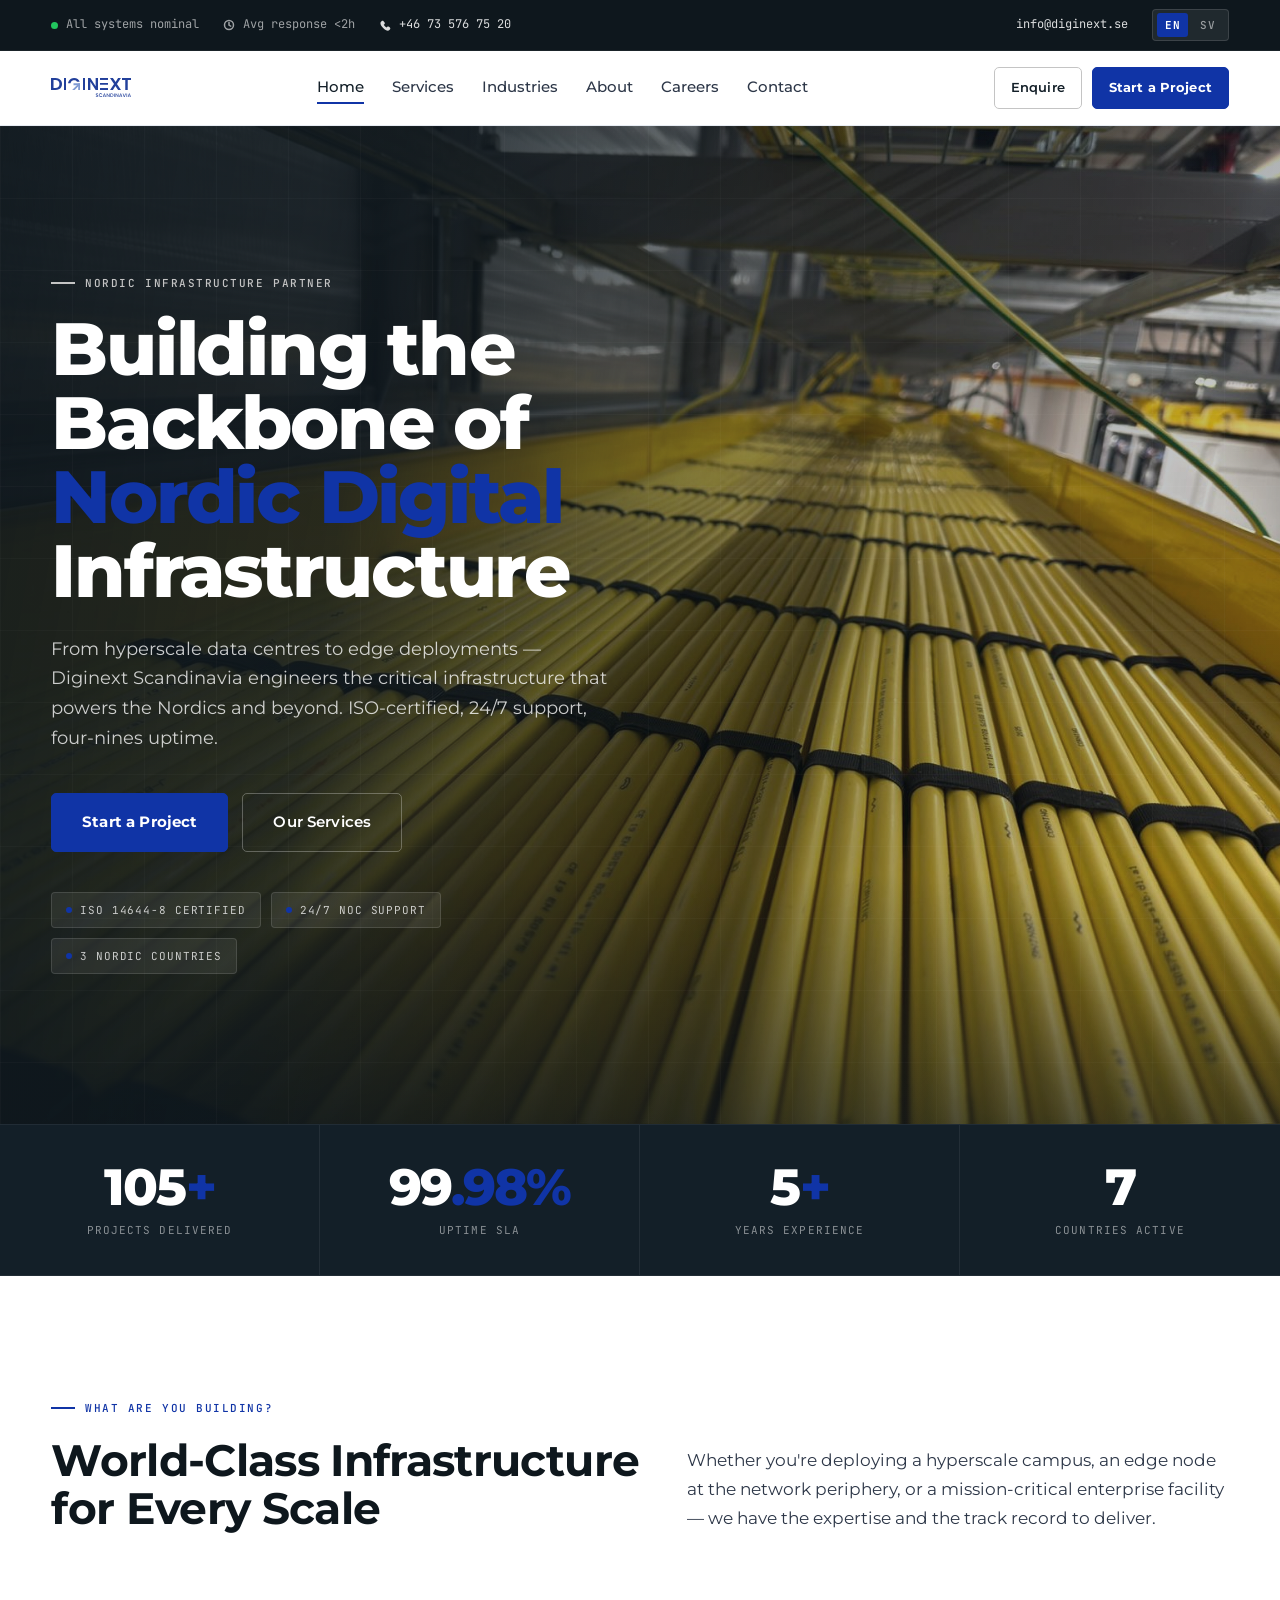
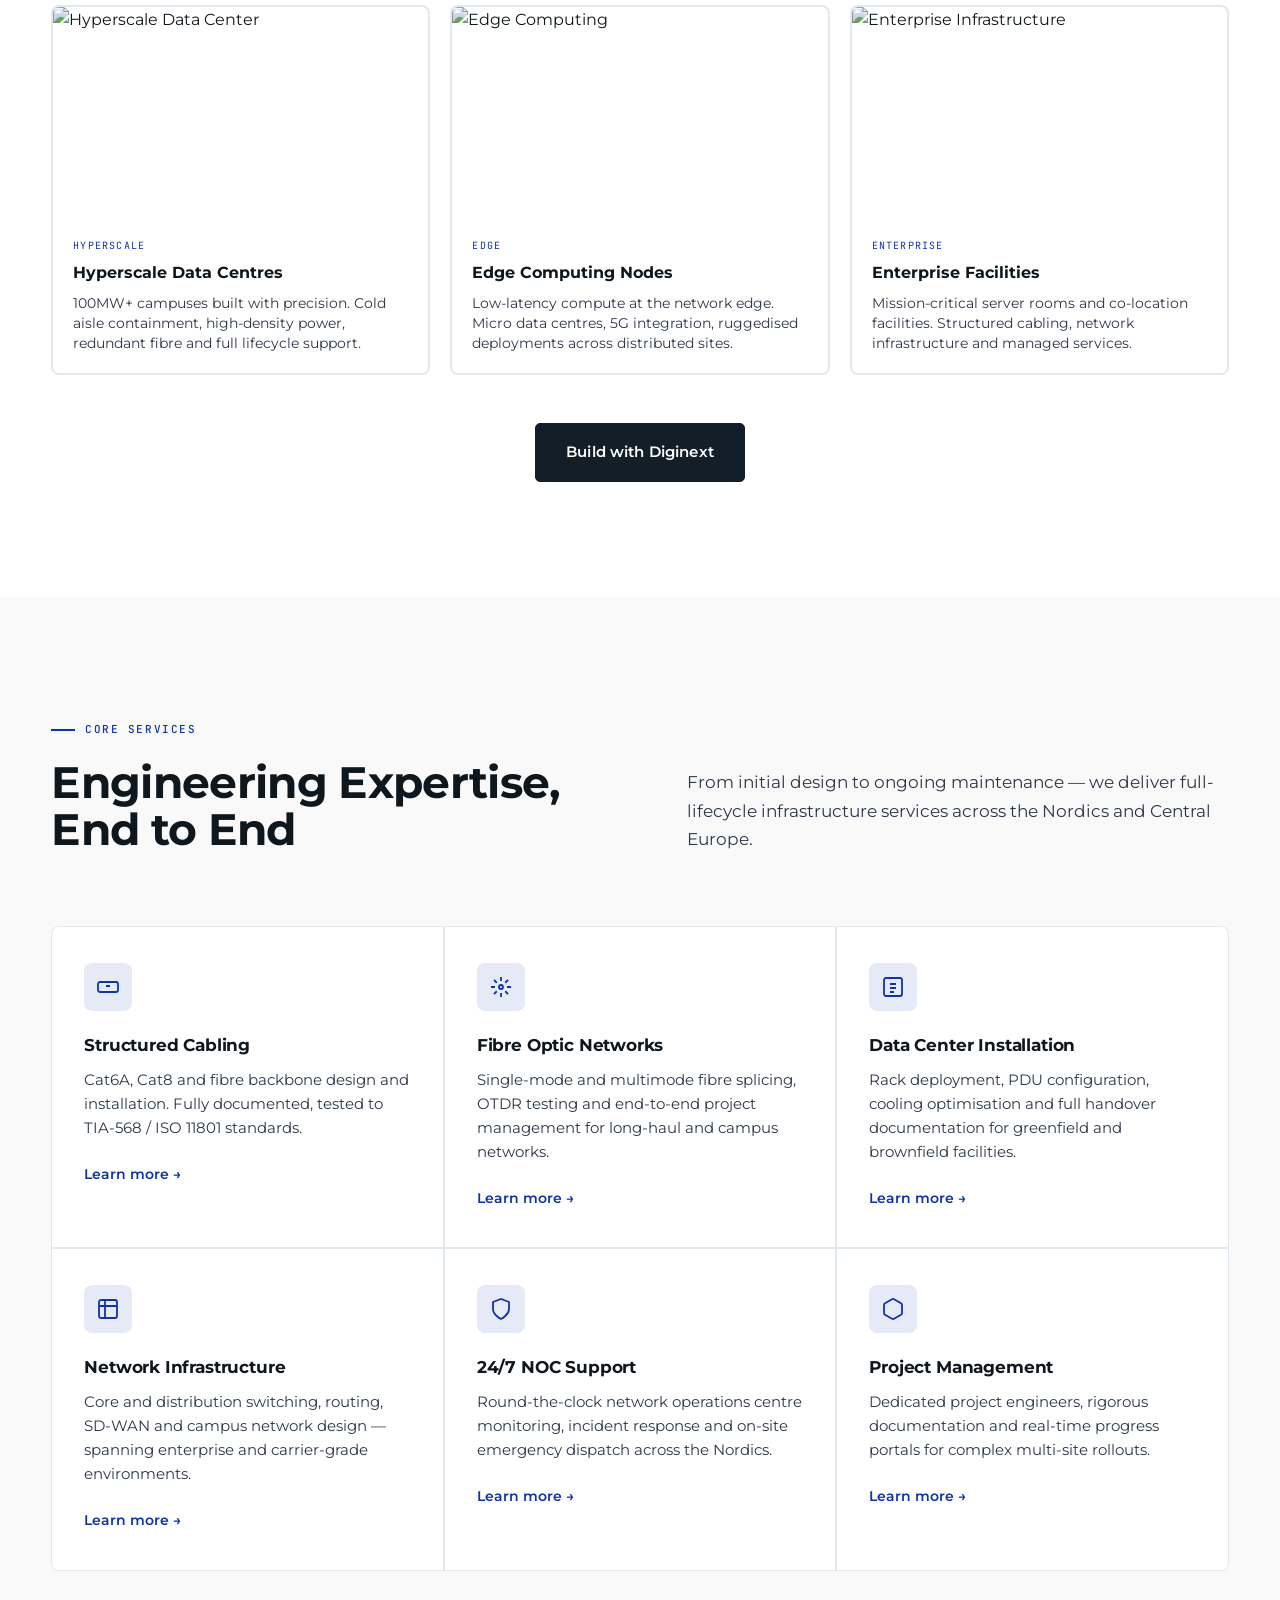
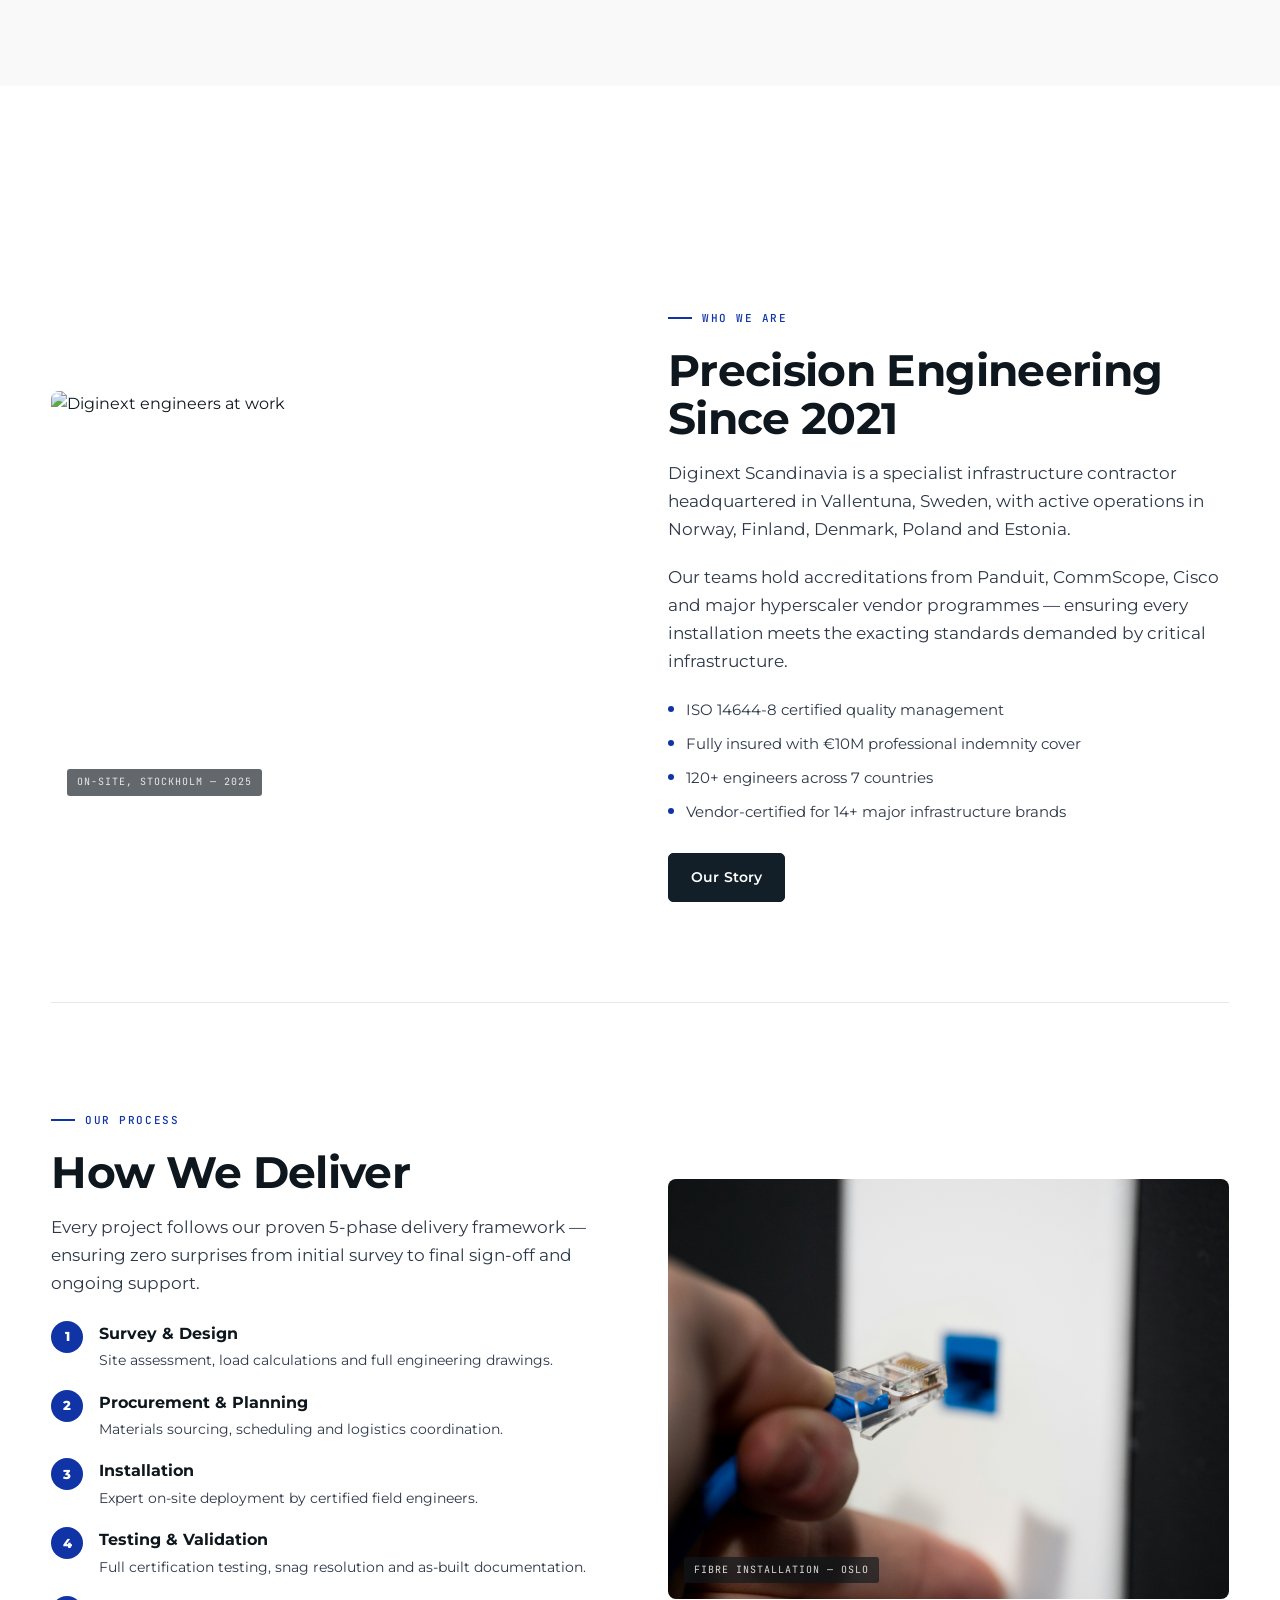
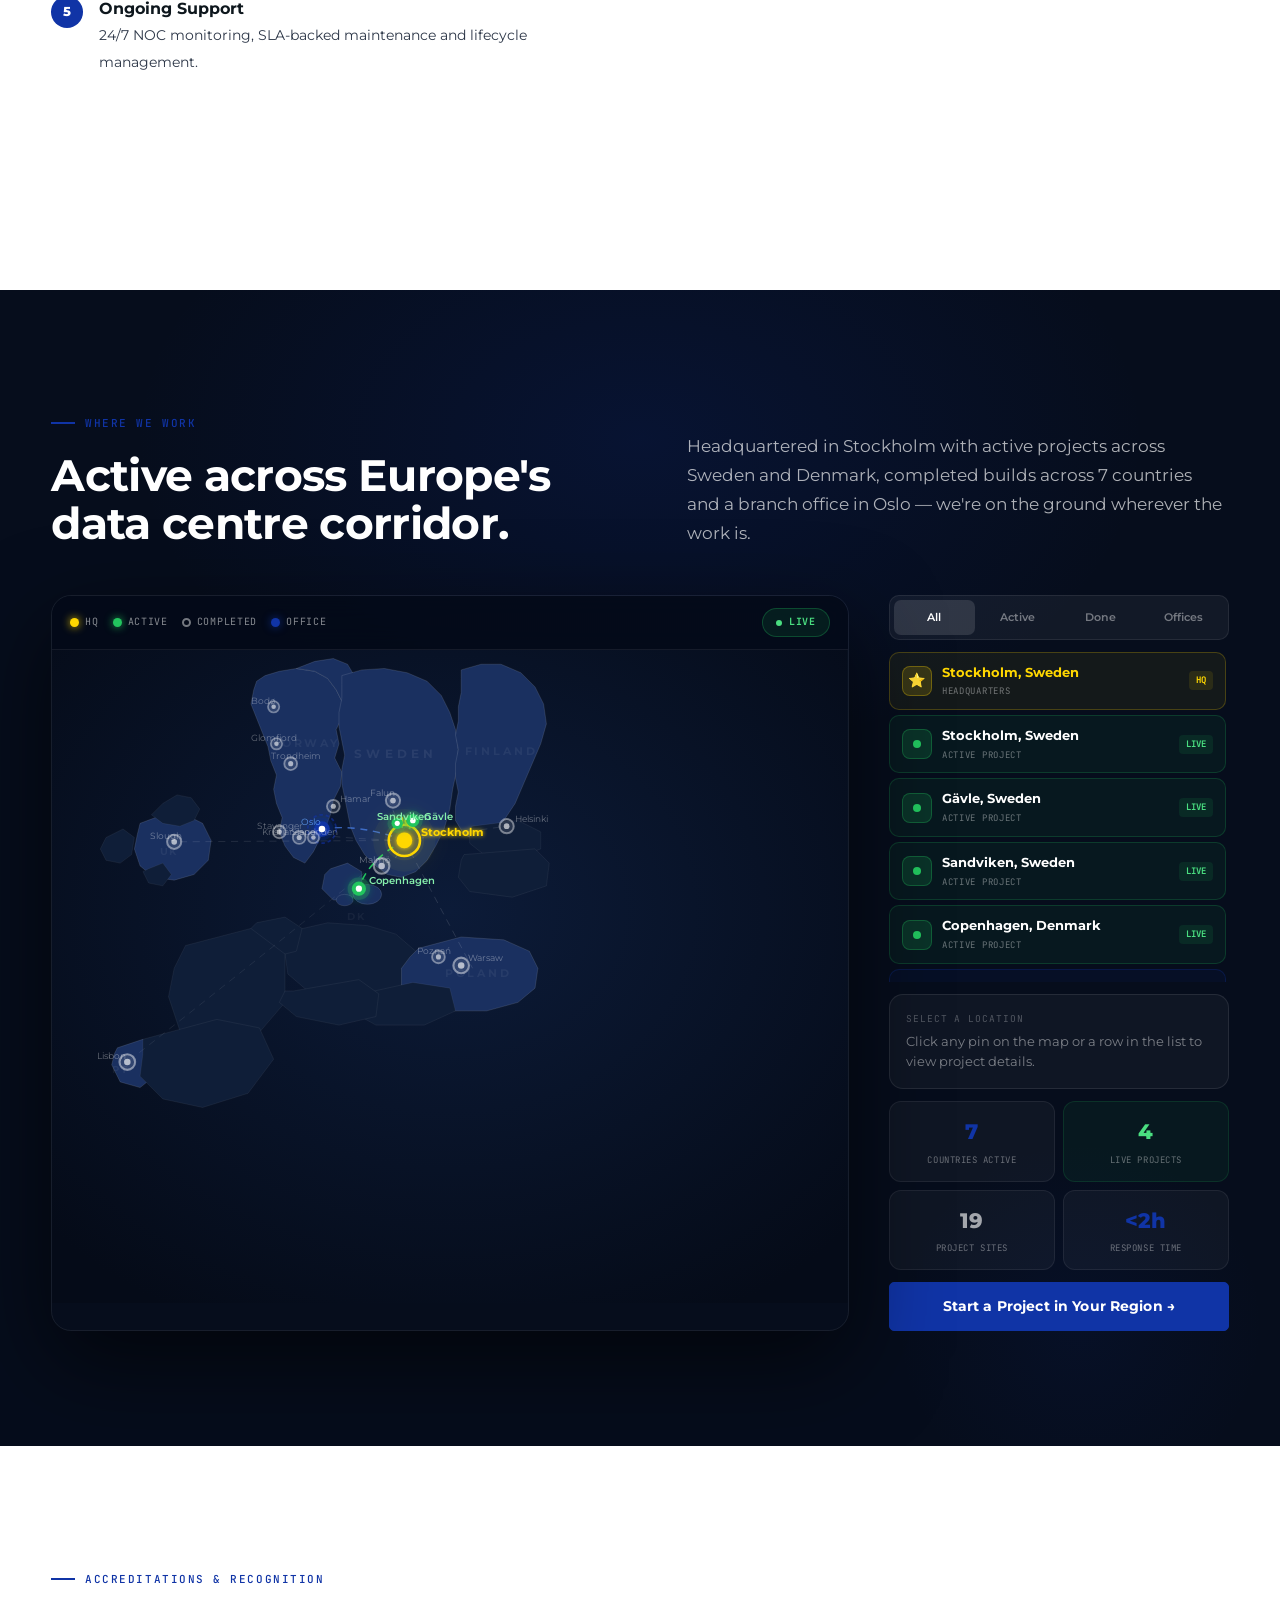
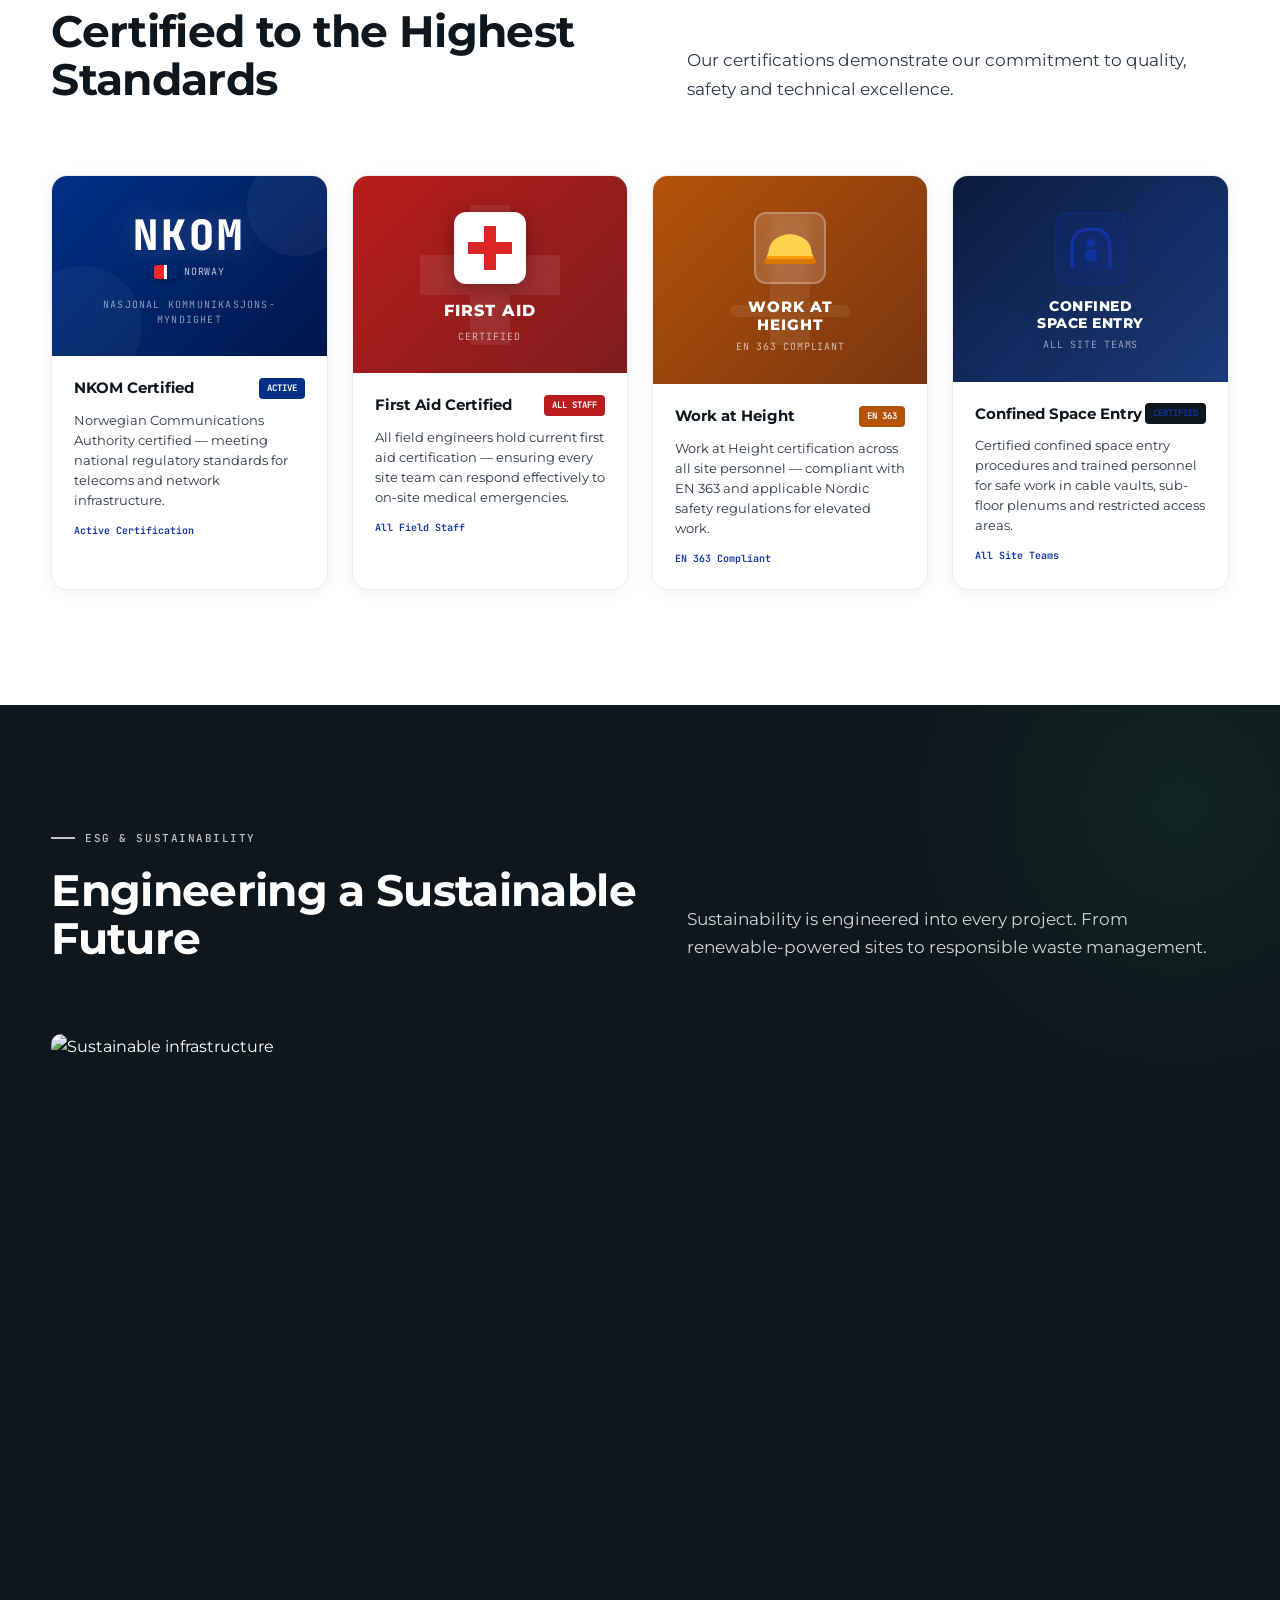
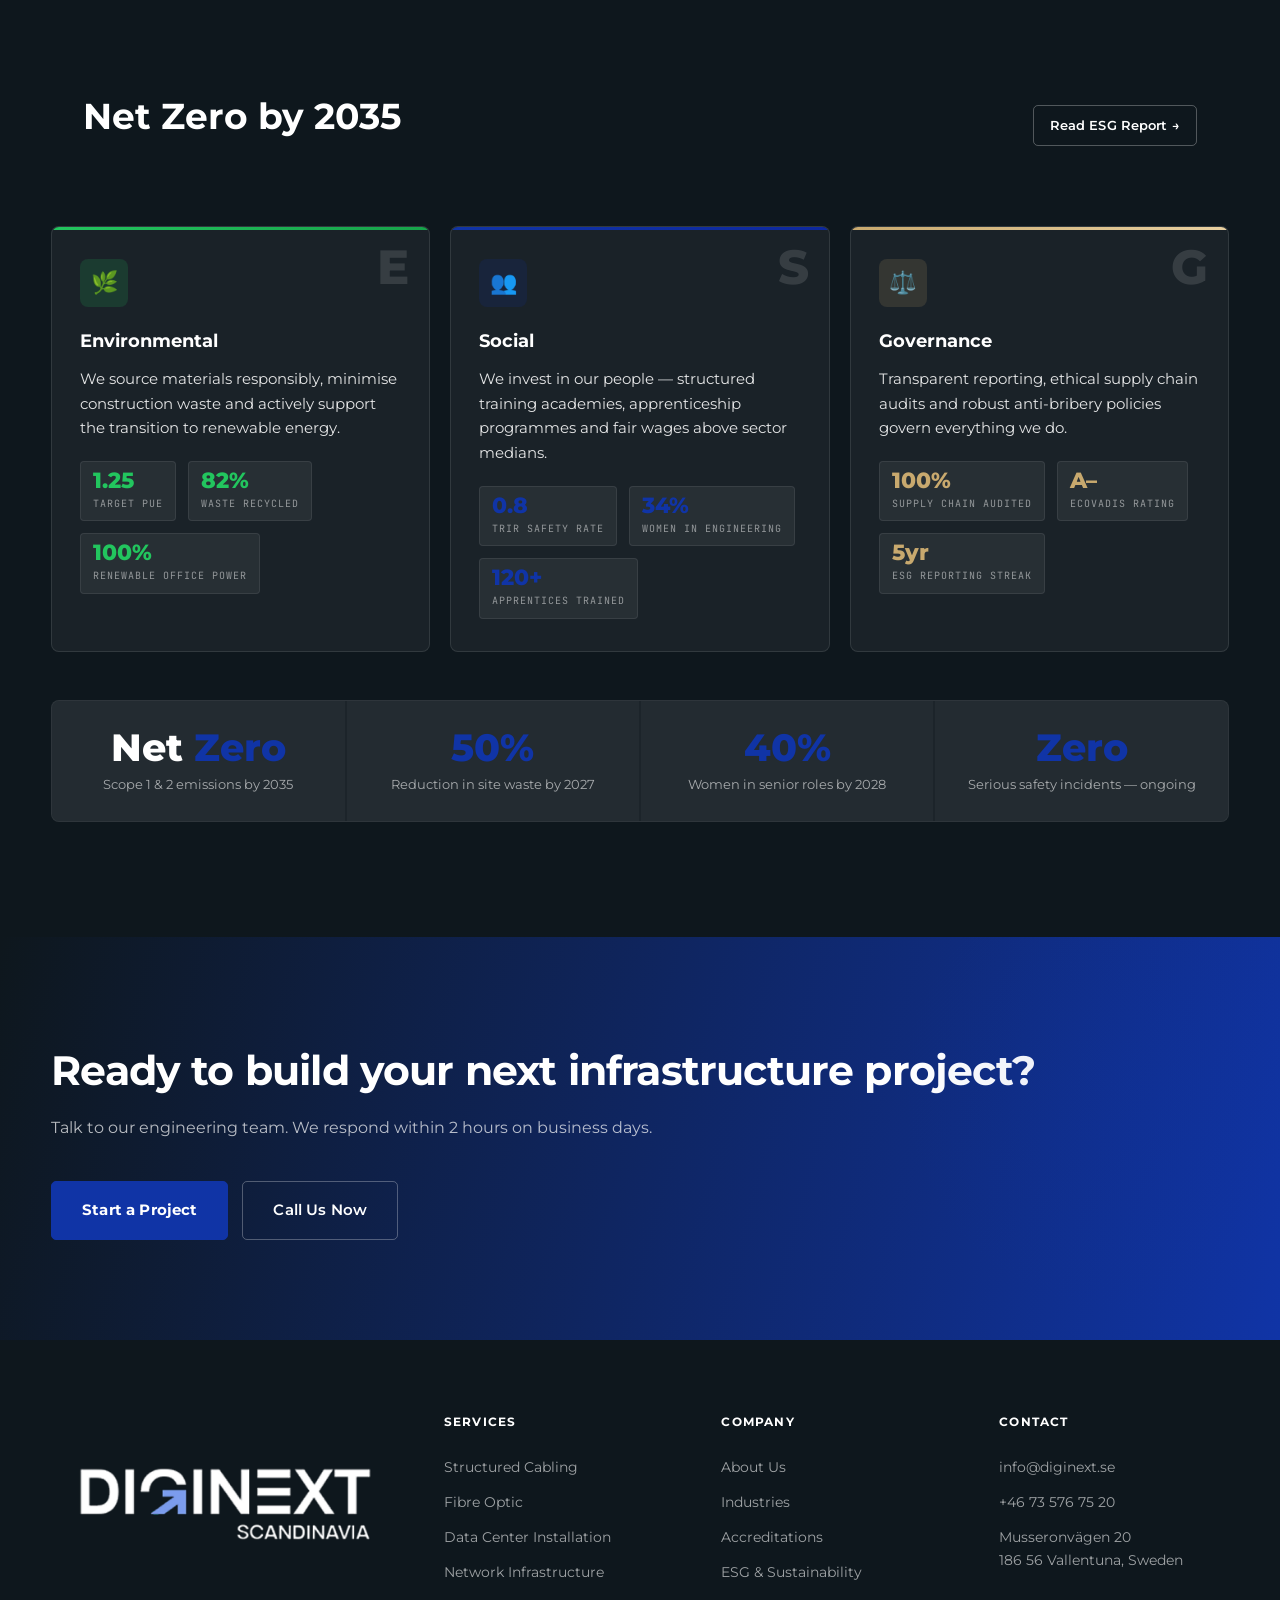
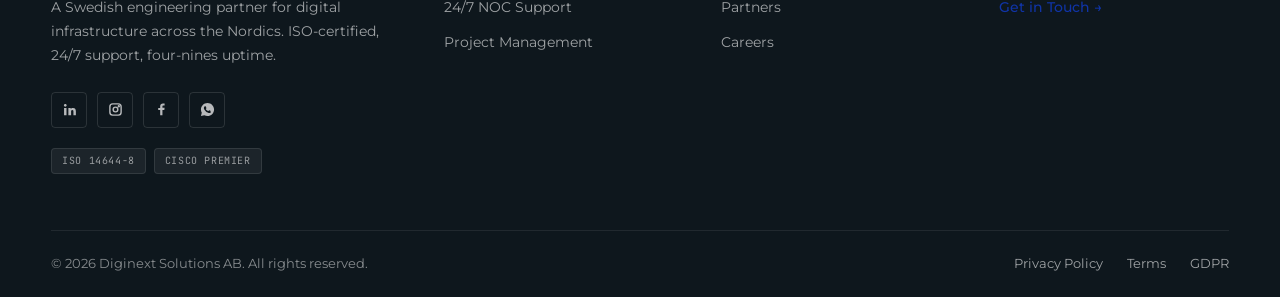
==== commit 89b74057: "Add files via upload" ====
--- a/index.html
+++ b/index.html
@@ -316,40 +316,37 @@
 </section>
 
 <!-- ========= EUROPE MAP ========= -->
-<section id="coverage" style="background:var(--navy-900);overflow:hidden;padding:clamp(64px,9vw,120px) 0;position:relative;">
+<section id="coverage" style="background:#060d1c;overflow:hidden;padding:clamp(64px,9vw,120px) 0;position:relative;">
   <!-- ambient glows -->
-  <div style="position:absolute;top:-180px;left:50%;transform:translateX(-50%);width:1000px;height:600px;background:radial-gradient(ellipse,rgba(16,52,166,0.2) 0%,transparent 68%);pointer-events:none;z-index:0;"></div>
-  <div style="position:absolute;bottom:-80px;right:0;width:460px;height:460px;background:radial-gradient(circle,rgba(16,52,166,0.1) 0%,transparent 65%);pointer-events:none;z-index:0;"></div>
+  <div style="position:absolute;top:-200px;left:50%;transform:translateX(-50%);width:1100px;height:700px;background:radial-gradient(ellipse,rgba(16,52,166,0.16) 0%,transparent 65%);pointer-events:none;z-index:0;"></div>
+  <div style="position:absolute;bottom:-80px;right:0;width:400px;height:400px;background:radial-gradient(circle,rgba(16,52,166,0.08) 0%,transparent 65%);pointer-events:none;z-index:0;"></div>
 
   <div class="section__inner" style="position:relative;z-index:1;">
 
     <!-- Header -->
-    <div class="section__head" style="margin-bottom:52px;">
+    <div class="section__head" style="margin-bottom:48px;">
       <div class="section__head-left">
-        <span class="eyebrow" style="color:var(--rule-2);" data-t="map_eyebrow">Where We Work</span>
+        <span class="eyebrow" style="color:var(--cyan);" data-t="map_eyebrow">Where We Work</span>
         <h2 class="section__title" style="color:#fff;" data-t="map_title">Building Europe's data infrastructure.</h2>
       </div>
       <div class="section__head-right">
-        <p class="section__desc" style="color:rgba(255,255,255,0.72);" data-t="map_desc">Headquartered in Stockholm with active projects across Sweden and Denmark, completed builds across 7 countries and a branch office in Oslo — we're on the ground wherever the work is.</p>
-      </div>
-    </div>
-
-    <!-- Map + sidebar -->
+        <p class="section__desc" style="color:rgba(255,255,255,0.68);" data-t="map_desc">Headquartered in Stockholm with active projects in Sweden and Denmark, completed builds across 7 countries, and a branch office in Norway — we're on the ground wherever the work is.</p>
+      </div>
+    </div>
+
+    <!-- Map + Sidebar -->
     <div class="rg-map" style="align-items:stretch;">
 
       <!-- ══ MAP PANEL ══ -->
-      <div style="position:relative;border-radius:20px;overflow:hidden;background:linear-gradient(165deg,#09162a 0%,#060e1c 100%);border:1px solid rgba(255,255,255,0.07);box-shadow:0 28px 90px rgba(0,0,0,0.55);">
-
-        <!-- dot-grid texture -->
-        <div style="position:absolute;inset:0;background-image:radial-gradient(rgba(255,255,255,0.048) 1px,transparent 1px);background-size:26px 26px;pointer-events:none;z-index:0;"></div>
+      <div style="position:relative;border-radius:20px;overflow:hidden;border:1px solid rgba(255,255,255,0.07);box-shadow:0 32px 90px rgba(0,0,0,0.6);">
 
         <!-- toolbar -->
-        <div style="position:relative;z-index:3;display:flex;align-items:center;justify-content:space-between;padding:13px 20px;border-bottom:1px solid rgba(255,255,255,0.07);background:rgba(0,0,0,0.3);backdrop-filter:blur(10px);flex-wrap:wrap;gap:8px;">
+        <div style="position:relative;z-index:3;display:flex;align-items:center;justify-content:space-between;padding:12px 18px;border-bottom:1px solid rgba(255,255,255,0.07);background:rgba(4,10,24,0.85);backdrop-filter:blur(12px);flex-wrap:wrap;gap:8px;">
           <div style="display:flex;align-items:center;gap:14px;flex-wrap:wrap;">
-            <div style="display:flex;align-items:center;gap:6px;"><span style="width:9px;height:9px;border-radius:50%;background:#FFD700;box-shadow:0 0 10px rgba(255,215,0,0.8);flex-shrink:0;display:inline-block;"></span><span style="font-family:var(--mono);font-size:10px;color:rgba(255,255,255,0.55);text-transform:uppercase;letter-spacing:0.08em;">HQ</span></div>
-            <div style="display:flex;align-items:center;gap:6px;"><span style="width:9px;height:9px;border-radius:50%;background:#22c55e;box-shadow:0 0 10px rgba(34,197,94,0.8);flex-shrink:0;display:inline-block;"></span><span style="font-family:var(--mono);font-size:10px;color:rgba(255,255,255,0.55);text-transform:uppercase;letter-spacing:0.08em;">Active</span></div>
-            <div style="display:flex;align-items:center;gap:6px;"><span style="width:9px;height:9px;border-radius:50%;border:2px solid rgba(255,255,255,0.5);flex-shrink:0;display:inline-block;"></span><span style="font-family:var(--mono);font-size:10px;color:rgba(255,255,255,0.55);text-transform:uppercase;letter-spacing:0.08em;">Completed</span></div>
-            <div style="display:flex;align-items:center;gap:6px;"><span style="width:9px;height:9px;border-radius:50%;background:var(--cyan);box-shadow:0 0 10px rgba(16,52,166,0.9);flex-shrink:0;display:inline-block;"></span><span style="font-family:var(--mono);font-size:10px;color:rgba(255,255,255,0.55);text-transform:uppercase;letter-spacing:0.08em;">Office</span></div>
+            <div style="display:flex;align-items:center;gap:6px;"><span style="width:9px;height:9px;border-radius:50%;background:#FFD700;box-shadow:0 0 8px rgba(255,215,0,0.9);display:inline-block;flex-shrink:0;"></span><span style="font-family:var(--mono);font-size:10px;color:rgba(255,255,255,0.52);text-transform:uppercase;letter-spacing:0.07em;">HQ</span></div>
+            <div style="display:flex;align-items:center;gap:6px;"><span style="width:9px;height:9px;border-radius:50%;background:#22c55e;box-shadow:0 0 8px rgba(34,197,94,0.9);display:inline-block;flex-shrink:0;"></span><span style="font-family:var(--mono);font-size:10px;color:rgba(255,255,255,0.52);text-transform:uppercase;letter-spacing:0.07em;">Active</span></div>
+            <div style="display:flex;align-items:center;gap:6px;"><span style="width:9px;height:9px;border-radius:50%;border:2px solid rgba(255,255,255,0.45);display:inline-block;flex-shrink:0;"></span><span style="font-family:var(--mono);font-size:10px;color:rgba(255,255,255,0.52);text-transform:uppercase;letter-spacing:0.07em;">Completed</span></div>
+            <div style="display:flex;align-items:center;gap:6px;"><span style="width:9px;height:9px;border-radius:50%;background:var(--cyan);box-shadow:0 0 8px rgba(16,52,166,0.8);display:inline-block;flex-shrink:0;"></span><span style="font-family:var(--mono);font-size:10px;color:rgba(255,255,255,0.52);text-transform:uppercase;letter-spacing:0.07em;">Office</span></div>
           </div>
           <div style="display:flex;align-items:center;gap:7px;background:rgba(34,197,94,0.1);border:1px solid rgba(34,197,94,0.28);border-radius:20px;padding:5px 13px;">
             <span style="width:6px;height:6px;border-radius:50%;background:#4ade80;animation:mblink 2s infinite;display:inline-block;"></span>
@@ -357,387 +354,413 @@
           </div>
         </div>
 
-        <!-- SVG -->
-        <div style="position:relative;z-index:1;">
-          <svg id="europemap" viewBox="100 40 590 480" xmlns="http://www.w3.org/2000/svg" style="width:100%;height:auto;display:block;overflow:visible;" aria-label="Diginext locations across Europe">
-            <defs>
-              <style>
-                .mc{transition:fill .25s,filter .25s;cursor:pointer;}
-                .mc:hover{filter:brightness(1.7);}
-                .md{opacity:.28;}
-                .ca{stroke-dasharray:5 4;animation:cf 2.4s linear infinite;}
-                .cc{stroke-dasharray:5 4;animation:cf 3.2s linear infinite;}
-                @keyframes cf{to{stroke-dashoffset:-40;}}
-                .hf{animation:hfl 3s ease-in-out infinite;}
-                @keyframes hfl{0%,100%{transform:translateY(0);}50%{transform:translateY(-3px);}}
-                .r1{animation:rp 2.5s ease-out infinite;transform-origin:center;transform-box:fill-box;}
-                .r2{animation:rp 2.5s ease-out infinite .85s;transform-origin:center;transform-box:fill-box;}
-                .r3{animation:rp 2.5s ease-out infinite 1.7s;transform-origin:center;transform-box:fill-box;}
-                @keyframes rp{0%{r:5;opacity:.9;}100%{r:24;opacity:0;}}
-                .db{animation:db 1.9s ease-in-out infinite alternate;}
-                @keyframes db{0%{opacity:.7;}100%{opacity:1;}}
-                @keyframes mblink{0%,100%{opacity:1;}50%{opacity:.3;}}
-              </style>
-              <filter id="pg" x="-60%" y="-60%" width="220%" height="220%">
-                <feGaussianBlur stdDeviation="2.5" result="b"/><feMerge><feMergeNode in="b"/><feMergeNode in="SourceGraphic"/></feMerge>
-              </filter>
-              <filter id="hg" x="-100%" y="-100%" width="300%" height="300%">
-                <feGaussianBlur stdDeviation="6" result="b"/><feMerge><feMergeNode in="b"/><feMergeNode in="SourceGraphic"/></feMerge>
-              </filter>
-              <filter id="sg" x="-50%" y="-50%" width="200%" height="200%">
-                <feGaussianBlur stdDeviation="1.8" result="b"/><feMerge><feMergeNode in="b"/><feMergeNode in="SourceGraphic"/></feMerge>
-              </filter>
-              <radialGradient id="sea" cx="50%" cy="38%" r="72%">
-                <stop offset="0%" stop-color="#0d1d38"/>
-                <stop offset="100%" stop-color="#060c1a"/>
-              </radialGradient>
-            </defs>
-
-            <!-- ocean -->
-            <rect x="100" y="40" width="590" height="480" fill="url(#sea)" rx="14"/>
-
-            <!-- ─── COUNTRIES ─── -->
-            <!-- Norway -->
-            <path class="mc" onclick="msp('norway')"
-              d="M232 50 L250 46 L265 42 L280 45 L292 52 L300 62 L306 74 L308 88 L305 102 L310 116 L307 130 L302 144 L296 156 L288 166 L278 158 L268 142 L266 126 L270 112 L265 98 L268 84 L264 72 L256 62 L242 56 Z"
-              fill="#122d56" stroke="rgba(255,255,255,0.1)" stroke-width="0.8"/>
-            <path class="mc" onclick="msp('norway')"
-              fill="#122d56" stroke="rgba(255,255,255,0.1)" stroke-width="0.8"
-              d="M250 46 L265 42 L272 46 L276 54 L269 60 L260 57 L252 52 Z"/>
-
-            <!-- Sweden -->
-            <path class="mc" onclick="msp('sweden')"
-              d="M300 48 L320 44 L338 47 L354 54 L366 66 L372 82 L375 98 L376 115 L373 132 L370 148 L366 162 L358 174 L347 182 L334 186 L322 181 L311 170 L302 157 L298 143 L297 129 L298 115 L302 101 L306 88 L304 74 L302 60 Z"
-              fill="#112b52" stroke="rgba(255,255,255,0.1)" stroke-width="0.8"/>
-
-            <!-- Finland -->
-            <path class="mc" onclick="msp('finland')"
-              d="M378 50 L396 46 L413 49 L426 57 L432 71 L434 87 L430 103 L424 118 L416 132 L408 146 L398 154 L386 156 L376 149 L372 135 L372 120 L375 105 L373 90 L376 76 L374 62 Z"
-              fill="#10284e" stroke="rgba(255,255,255,0.1)" stroke-width="0.8"/>
-
-            <!-- Denmark – Jutland -->
-            <path class="mc" onclick="msp('denmark')"
-              d="M278 169 L294 167 L302 176 L300 192 L289 199 L275 196 L269 186 Z"
-              fill="#122d56" stroke="rgba(255,255,255,0.1)" stroke-width="0.8"/>
-            <path class="mc" onclick="msp('denmark')"
-              d="M266 192 L280 190 L287 202 L282 217 L267 221 L257 211 L258 200 Z"
-              fill="#122d56" stroke="rgba(255,255,255,0.1)" stroke-width="0.8"/>
-            <!-- Sjaelland -->
-            <ellipse class="mc" onclick="msp('denmark')" cx="298" cy="196" rx="10" ry="7" fill="#122d56" stroke="rgba(255,255,255,0.1)" stroke-width="0.8"/>
-
-            <!-- UK/England -->
-            <path class="mc md" onclick="msp('uk')"
-              d="M148 150 L168 144 L186 148 L196 162 L191 180 L176 190 L158 191 L146 178 L144 164 Z"
-              fill="#0c1c36" stroke="rgba(255,255,255,0.09)" stroke-width="0.8"/>
-            <path class="md"
-              d="M150 195 L163 192 L170 202 L165 213 L153 215 L145 206 Z"
-              fill="#0c1c36" stroke="rgba(255,255,255,0.07)" stroke-width="0.6"/>
-
-            <!-- Germany -->
-            <path class="md"
-              d="M250 228 L294 222 L322 226 L336 240 L336 258 L321 270 L296 276 L269 272 L249 256 L246 240 Z"
-              fill="#0d1e3e" stroke="rgba(255,255,255,0.07)" stroke-width="0.8"/>
-
-            <!-- Poland -->
-            <path class="mc" onclick="msp('poland')"
-              d="M336 240 L374 232 L410 234 L427 248 L428 265 L415 277 L384 283 L350 280 L328 269 L320 255 Z"
-              fill="#112b52" stroke="rgba(255,255,255,0.1)" stroke-width="0.8"/>
-
-            <!-- Netherlands/Belgium -->
-            <path class="md"
-              d="M224 220 L248 216 L258 228 L253 244 L232 248 L218 238 Z"
-              fill="#0c1c36" stroke="rgba(255,255,255,0.06)" stroke-width="0.6"/>
-
-            <!-- France -->
-            <path class="md"
-              d="M175 243 L222 234 L246 254 L244 290 L216 312 L188 313 L165 294 L160 268 L170 251 Z"
-              fill="#0b1b34" stroke="rgba(255,255,255,0.06)" stroke-width="0.6"/>
-
-            <!-- Portugal -->
-            <path class="mc" onclick="msp('portugal')"
-              d="M128 312 L148 307 L158 320 L153 340 L140 349 L126 342 L122 327 Z"
-              fill="#112b52" stroke="rgba(255,255,255,0.1)" stroke-width="0.8"/>
-
-            <!-- Spain -->
-            <path class="md"
-              d="M148 307 L202 296 L230 308 L234 332 L212 354 L176 361 L150 348 L146 326 Z"
-              fill="#0b1b34" stroke="rgba(255,255,255,0.06)" stroke-width="0.6"/>
-
-            <!-- Czech/Austria -->
-            <path class="md"
-              d="M300 272 L342 265 L368 272 L370 289 L348 301 L308 300 L290 288 Z"
-              fill="#0c1c36" stroke="rgba(255,255,255,0.06)" stroke-width="0.6"/>
-
-            <!-- Estonia/Latvia -->
-            <path class="md"
-              d="M382 146 L416 142 L432 151 L434 167 L414 176 L390 174 L378 163 Z"
-              fill="#0d1e3e" stroke="rgba(255,255,255,0.07)" stroke-width="0.7"/>
-
-            <!-- ─── CONNECTION LINES ─── -->
-            <!-- HQ → active (green) -->
-            <line x1="340" y1="163" x2="349" y2="146" stroke="#22c55e" stroke-width="1.3" class="ca"/>
-            <line x1="340" y1="163" x2="335" y2="148" stroke="#22c55e" stroke-width="1.1" class="ca" style="animation-delay:.4s"/>
-            <path d="M340 163 Q306 172 284 196" stroke="#22c55e" stroke-width="1.1" fill="none" class="ca" style="animation-delay:.8s"/>
-            <!-- HQ → Oslo office (blue) -->
-            <path d="M340 163 Q308 150 272 153" stroke="rgba(80,140,255,.75)" stroke-width="1.1" fill="none" class="cc" style="animation-delay:.3s"/>
-            <!-- HQ → completed (dim) -->
-            <line x1="340" y1="163" x2="328" y2="132" stroke="rgba(255,255,255,.16)" stroke-width=".8" class="cc" style="animation-delay:.9s"/>
-            <line x1="340" y1="163" x2="316" y2="179" stroke="rgba(255,255,255,.13)" stroke-width=".8" class="cc" style="animation-delay:1.5s"/>
-            <path d="M340 163 Q256 156 283 142" stroke="rgba(255,255,255,.13)" stroke-width=".8" fill="none" class="cc" style="animation-delay:1.2s"/>
-            <path d="M340 163 Q250 156 257 155" stroke="rgba(255,255,255,.12)" stroke-width=".8" fill="none" class="cc" style="animation-delay:1.9s"/>
-            <line x1="340" y1="163" x2="382" y2="252" stroke="rgba(255,255,255,.13)" stroke-width=".8" class="cc" style="animation-delay:.7s"/>
-            <line x1="340" y1="163" x2="162" y2="161" stroke="rgba(255,255,255,.11)" stroke-width=".8" class="cc" style="animation-delay:2s"/>
-            <path d="M340 163 Q238 242 133 328" stroke="rgba(255,255,255,.09)" stroke-width=".8" fill="none" class="cc" style="animation-delay:2.5s"/>
-            <line x1="340" y1="163" x2="404" y2="146" stroke="rgba(255,255,255,.12)" stroke-width=".8" class="cc" style="animation-delay:1s"/>
-
-            <!-- ─── MARKERS ─── -->
-
-            <!-- ★ HQ Stockholm -->
-            <g onclick="msp('sweden')" style="cursor:pointer;" class="hf">
-              <circle cx="340" cy="163" r="26" fill="rgba(255,215,0,.04)" filter="url(#hg)"/>
-              <circle cx="340" cy="163" r="18" fill="rgba(255,215,0,.07)"/>
-              <circle cx="340" cy="163" r="6" fill="rgba(255,215,0,.14)" class="r1"/>
-              <circle cx="340" cy="163" r="6" fill="rgba(255,215,0,.14)" class="r2"/>
-              <circle cx="340" cy="163" r="11" fill="rgba(255,215,0,.2)" stroke="#FFD700" stroke-width="1.8"/>
-              <circle cx="340" cy="163" r="5.5" fill="#FFD700" filter="url(#sg)"/>
-              <text x="340" y="151" text-anchor="middle" font-family="'Montserrat',sans-serif" font-size="8" font-weight="700" fill="#FFD700" filter="url(#sg)">HQ</text>
-            </g>
-
-            <!-- ● Active: Gävle -->
-            <g onclick="msp('sweden')" style="cursor:pointer;">
-              <circle cx="349" cy="146" r="5" fill="rgba(34,197,94,.14)" class="r1" style="animation-delay:.3s"/>
-              <circle cx="349" cy="146" r="5" fill="rgba(34,197,94,.14)" class="r2" style="animation-delay:1.1s"/>
-              <circle cx="349" cy="146" r="8" fill="rgba(34,197,94,.18)" filter="url(#pg)"/>
-              <circle cx="349" cy="146" r="5" fill="#22c55e" class="db"/>
-              <circle cx="349" cy="146" r="2.2" fill="#fff"/>
-            </g>
-
-            <!-- ● Active: Sandviken -->
-            <g onclick="msp('sweden')" style="cursor:pointer;">
-              <circle cx="335" cy="148" r="5" fill="rgba(34,197,94,.14)" class="r1" style="animation-delay:.7s"/>
-              <circle cx="335" cy="148" r="8" fill="rgba(34,197,94,.16)" filter="url(#pg)"/>
-              <circle cx="335" cy="148" r="4.5" fill="#22c55e" class="db" style="animation-delay:.5s"/>
-              <circle cx="335" cy="148" r="2" fill="#fff"/>
-            </g>
-
-            <!-- ● Active: Copenhagen -->
-            <g onclick="msp('denmark')" style="cursor:pointer;">
-              <circle cx="284" cy="196" r="5" fill="rgba(34,197,94,.14)" class="r1" style="animation-delay:.9s"/>
-              <circle cx="284" cy="196" r="5" fill="rgba(34,197,94,.14)" class="r2" style="animation-delay:1.8s"/>
-              <circle cx="284" cy="196" r="9" fill="rgba(34,197,94,.2)" filter="url(#pg)"/>
-              <circle cx="284" cy="196" r="5.5" fill="#22c55e" class="db" style="animation-delay:.45s"/>
-              <circle cx="284" cy="196" r="2.4" fill="#fff"/>
-            </g>
-
-            <!-- ◎ Office: Oslo -->
-            <g onclick="msp('norway')" style="cursor:pointer;">
-              <circle cx="272" cy="153" r="8" fill="rgba(16,52,166,.22)" filter="url(#pg)"/>
-              <circle cx="272" cy="153" r="5.5" fill="var(--cyan)" class="db" style="animation-delay:.6s"/>
-              <circle cx="272" cy="153" r="2.3" fill="#fff"/>
-              <circle cx="272" cy="153" r="10" fill="none" stroke="var(--cyan)" stroke-width="1.2" stroke-dasharray="2.5 2" opacity=".65"/>
-            </g>
-
-            <!-- ○ Completed markers -->
-            <!-- Falun -->
-            <g onclick="msp('sweden')" style="cursor:pointer;">
-              <circle cx="328" cy="132" r="6" fill="rgba(255,255,255,.1)" stroke="rgba(255,255,255,.48)" stroke-width="1.6"/>
-              <circle cx="328" cy="132" r="2.6" fill="rgba(255,255,255,.65)"/>
-            </g>
-            <!-- Malmö -->
-            <g onclick="msp('sweden')" style="cursor:pointer;">
-              <circle cx="316" cy="179" r="6" fill="rgba(255,255,255,.1)" stroke="rgba(255,255,255,.48)" stroke-width="1.6"/>
-              <circle cx="316" cy="179" r="2.6" fill="rgba(255,255,255,.65)"/>
-            </g>
-            <!-- Hamar -->
-            <g onclick="msp('norway')" style="cursor:pointer;">
-              <circle cx="283" cy="142" r="5.5" fill="rgba(255,255,255,.1)" stroke="rgba(255,255,255,.42)" stroke-width="1.5"/>
-              <circle cx="283" cy="142" r="2.2" fill="rgba(255,255,255,.6)"/>
-            </g>
-            <!-- Kristiansand -->
-            <g onclick="msp('norway')" style="cursor:pointer;">
-              <circle cx="257" cy="155" r="5.5" fill="rgba(255,255,255,.1)" stroke="rgba(255,255,255,.42)" stroke-width="1.5"/>
-              <circle cx="257" cy="155" r="2.2" fill="rgba(255,255,255,.6)"/>
-            </g>
-            <!-- Helsinki -->
-            <g onclick="msp('finland')" style="cursor:pointer;">
-              <circle cx="404" cy="146" r="5.5" fill="rgba(255,255,255,.1)" stroke="rgba(255,255,255,.42)" stroke-width="1.5"/>
-              <circle cx="404" cy="146" r="2.2" fill="rgba(255,255,255,.6)"/>
-            </g>
-            <!-- Warsaw -->
-            <g onclick="msp('poland')" style="cursor:pointer;">
-              <circle cx="382" cy="252" r="6" fill="rgba(255,255,255,.1)" stroke="rgba(255,255,255,.48)" stroke-width="1.6"/>
-              <circle cx="382" cy="252" r="2.6" fill="rgba(255,255,255,.65)"/>
-            </g>
-            <!-- London -->
-            <g onclick="msp('uk')" style="cursor:pointer;">
-              <circle cx="162" cy="161" r="6" fill="rgba(255,255,255,.1)" stroke="rgba(255,255,255,.48)" stroke-width="1.6"/>
-              <circle cx="162" cy="161" r="2.6" fill="rgba(255,255,255,.65)"/>
-            </g>
-            <!-- Lisbon -->
-            <g onclick="msp('portugal')" style="cursor:pointer;">
-              <circle cx="133" cy="328" r="6" fill="rgba(255,255,255,.1)" stroke="rgba(255,255,255,.48)" stroke-width="1.6"/>
-              <circle cx="133" cy="328" r="2.6" fill="rgba(255,255,255,.65)"/>
-            </g>
-
-            <!-- ─── LABELS ─── -->
-            <!-- Active -->
-            <text x="353" y="160" font-family="'Montserrat',sans-serif" font-size="8.5" font-weight="700" fill="#FFD700" filter="url(#sg)">Stockholm</text>
-            <text x="357" y="146" font-family="'Montserrat',sans-serif" font-size="7.5" font-weight="600" fill="#86efac">Gävle</text>
-            <text x="318" y="146" font-family="'Montserrat',sans-serif" font-size="7.5" font-weight="600" fill="#86efac">Sandviken</text>
-            <text x="290" y="194" font-family="'Montserrat',sans-serif" font-size="7.5" font-weight="600" fill="#86efac">Copenhagen</text>
-            <!-- Office -->
-            <text x="257" y="150" font-family="'Montserrat',sans-serif" font-size="7.2" fill="rgba(100,160,255,.9)">Oslo</text>
-            <!-- Completed -->
-            <text x="312" y="129" font-family="'Montserrat',sans-serif" font-size="7" fill="rgba(255,255,255,.42)">Falun</text>
-            <text x="300" y="177" font-family="'Montserrat',sans-serif" font-size="7" fill="rgba(255,255,255,.42)">Malmö</text>
-            <text x="264" y="139" font-family="'Montserrat',sans-serif" font-size="7" fill="rgba(255,255,255,.38)">Hamar</text>
-            <text x="230" y="152" font-family="'Montserrat',sans-serif" font-size="7" fill="rgba(255,255,255,.38)">Kristiansand</text>
-            <text x="409" y="143" font-family="'Montserrat',sans-serif" font-size="7" fill="rgba(255,255,255,.38)">Helsinki</text>
-            <text x="388" y="249" font-family="'Montserrat',sans-serif" font-size="7" fill="rgba(255,255,255,.38)">Warsaw</text>
-            <text x="144" y="158" font-family="'Montserrat',sans-serif" font-size="7" fill="rgba(255,255,255,.38)">London</text>
-            <text x="112" y="325" font-family="'Montserrat',sans-serif" font-size="7" fill="rgba(255,255,255,.38)">Lisbon</text>
-            <!-- Country watermarks -->
-            <text x="330" y="106" text-anchor="middle" font-family="'Montserrat',sans-serif" font-size="9" font-weight="700" fill="rgba(255,255,255,.08)" letter-spacing="3">SWEDEN</text>
-            <text x="268" y="102" text-anchor="middle" font-family="'Montserrat',sans-serif" font-size="8" font-weight="700" fill="rgba(255,255,255,.07)" letter-spacing="2">NORWAY</text>
-            <text x="402" y="102" text-anchor="middle" font-family="'Montserrat',sans-serif" font-size="8" font-weight="700" fill="rgba(255,255,255,.07)" letter-spacing="2">FINLAND</text>
-            <text x="376" y="260" text-anchor="middle" font-family="'Montserrat',sans-serif" font-size="8" font-weight="700" fill="rgba(255,255,255,.07)" letter-spacing="2">POLAND</text>
-            <text x="153" y="170" text-anchor="middle" font-family="'Montserrat',sans-serif" font-size="7" font-weight="700" fill="rgba(255,255,255,.07)" letter-spacing="1">UK</text>
-            <text x="127" y="338" text-anchor="middle" font-family="'Montserrat',sans-serif" font-size="7" font-weight="700" fill="rgba(255,255,255,.07)" letter-spacing="1">PT</text>
-          </svg>
-        </div>
+        <!-- Realistic SVG Map -->
+        <svg id="europemap" viewBox="80 20 560 460" xmlns="http://www.w3.org/2000/svg" style="width:100%;height:auto;display:block;background:linear-gradient(175deg,#0a1628 0%,#060e1c 100%);" aria-label="Diginext project locations across Europe">
+          <defs>
+            <style>
+              .lc{fill:#1a3060;stroke:rgba(255,255,255,0.13);stroke-width:0.6;transition:fill .2s;cursor:pointer;}
+              .lc:hover{fill:#223d78;}
+              .ln{fill:#0f1e38;stroke:rgba(255,255,255,0.08);stroke-width:0.5;}
+              .r1{animation:rp 2.6s ease-out infinite;transform-origin:center;transform-box:fill-box;}
+              .r2{animation:rp 2.6s ease-out infinite .9s;transform-origin:center;transform-box:fill-box;}
+              .r3{animation:rp 2.6s ease-out infinite 1.8s;transform-origin:center;transform-box:fill-box;}
+              @keyframes rp{0%{r:4;opacity:.95;}100%{r:22;opacity:0;}}
+              .hq-float{animation:hqf 3.2s ease-in-out infinite;}
+              @keyframes hqf{0%,100%{transform:translateY(0);}50%{transform:translateY(-3px);}}
+              .db{animation:db 2s ease-in-out infinite alternate;}
+              @keyframes db{0%{opacity:.7;}100%{opacity:1;}}
+              .ca{stroke-dasharray:5 4;animation:cflow 2.5s linear infinite;}
+              .cc{stroke-dasharray:5 4;animation:cflow 3.5s linear infinite;}
+              @keyframes cflow{to{stroke-dashoffset:-40;}}
+              @keyframes mblink{0%,100%{opacity:1;}50%{opacity:.3;}}
+            </style>
+            <filter id="pg" x="-80%" y="-80%" width="260%" height="260%">
+              <feGaussianBlur stdDeviation="2.5" result="b"/><feMerge><feMergeNode in="b"/><feMergeNode in="SourceGraphic"/></feMerge>
+            </filter>
+            <filter id="hg" x="-120%" y="-120%" width="340%" height="340%">
+              <feGaussianBlur stdDeviation="6" result="b"/><feMerge><feMergeNode in="b"/><feMergeNode in="SourceGraphic"/></feMerge>
+            </filter>
+            <filter id="sg" x="-60%" y="-60%" width="220%" height="220%">
+              <feGaussianBlur stdDeviation="1.5" result="b"/><feMerge><feMergeNode in="b"/><feMergeNode in="SourceGraphic"/></feMerge>
+            </filter>
+            <radialGradient id="sea" cx="50%" cy="40%" r="70%">
+              <stop offset="0%" stop-color="#0c1b38"/>
+              <stop offset="100%" stop-color="#050b18"/>
+            </radialGradient>
+          </defs>
+
+          <!-- Ocean base -->
+          <rect x="80" y="20" width="560" height="460" fill="url(#sea)"/>
+
+          <!-- ── REALISTIC COUNTRY SHAPES ──────────────────────── -->
+
+          <!-- Norway – realistic west coast with fjords approximation -->
+          <path class="lc" onclick="msp('norway')"
+            d="M224,42 L230,38 L240,35 L252,33 L265,35 L274,40 L280,48 L285,58 L284,68 L280,76 L282,86 L279,96
+               L284,106 L283,116 L278,126 L276,136 L272,146 L268,154 L264,162 L258,170 L250,166 L244,158
+               L240,148 L242,138 L238,128 L236,118 L238,108 L234,98 L232,88 L228,78 L224,68 L220,58 L222,48 Z"
+            fill="#12305a"/>
+          <!-- Norway upper peninsula -->
+          <path class="lc" onclick="msp('norway')"
+            d="M252,33 L265,28 L278,26 L288,30 L294,40 L292,50 L285,58 L280,48 L274,40 L265,35 Z"
+            fill="#12305a"/>
+
+          <!-- Sweden – more realistic shape -->
+          <path class="lc" onclick="msp('sweden')"
+            d="M284,38 L298,34 L314,33 L330,36 L344,42 L354,52 L360,64 L364,76 L366,90 L365,104
+               L362,118 L360,132 L356,146 L350,158 L344,168 L336,176 L326,180 L316,178 L308,172
+               L300,164 L294,154 L290,144 L288,134 L286,124 L284,114 L284,104 L286,94 L284,84
+               L282,74 L282,64 L284,54 L284,44 Z"
+            fill="#122e58"/>
+
+          <!-- Finland -->
+          <path class="lc" onclick="msp('finland')"
+            d="M368,34 L382,30 L396,30 L410,36 L420,46 L426,58 L428,72 L424,86 L418,100 L412,114
+               L406,128 L398,140 L390,150 L380,154 L370,150 L364,140 L364,130 L366,120 L364,110
+               L364,100 L366,90 L364,80 L366,70 L366,60 L368,50 L368,40 Z"
+            fill="#102850"/>
+
+          <!-- Denmark – Jutland -->
+          <path class="lc" onclick="msp('denmark')"
+            d="M276,174 L288,170 L298,176 L298,188 L290,196 L278,196 L270,188 L272,178 Z"
+            fill="#122e58"/>
+          <!-- Denmark – Sjælland island -->
+          <ellipse class="lc" onclick="msp('denmark')" cx="302" cy="192" rx="10" ry="7" fill="#122e58"/>
+          <!-- Funen island -->
+          <ellipse class="lc" onclick="msp('denmark')" cx="286" cy="196" rx="6" ry="4" fill="#122e58"/>
+
+          <!-- England / UK -->
+          <path class="lc" onclick="msp('uk')"
+            d="M142,142 L158,136 L174,136 L186,142 L192,154 L190,168 L180,178 L166,182 L152,180
+               L142,172 L138,160 L140,150 Z"
+            fill="#102648"/>
+          <!-- Scotland upper part -->
+          <path class="ln"
+            d="M150,136 L158,128 L168,122 L178,124 L184,132 L180,140 L170,144 L158,142 L150,136 Z"
+            fill="#0d2040"/>
+          <!-- Wales / SW -->
+          <path class="ln"
+            d="M148,174 L158,170 L164,178 L158,186 L148,184 L144,176 Z"
+            fill="#0d2040"/>
+
+          <!-- Ireland -->
+          <path class="ln"
+            d="M118,152 L130,146 L138,152 L136,164 L128,170 L118,168 L114,160 Z"
+            fill="#0d2040"/>
+
+          <!-- Germany -->
+          <path class="ln"
+            d="M248,218 L274,212 L302,214 L322,220 L336,232 L336,248 L324,260 L304,266 L282,266
+               L260,260 L246,248 L244,234 L248,222 Z"
+            fill="#0e2040"/>
+
+          <!-- Poland -->
+          <path class="lc" onclick="msp('poland')"
+            d="M338,230 L368,222 L398,224 L416,232 L422,244 L420,258 L408,268 L386,274 L360,274
+               L338,266 L326,256 L326,244 L332,236 Z"
+            fill="#122e58"/>
+
+          <!-- Netherlands / Belgium -->
+          <path class="ln"
+            d="M224,212 L244,208 L256,216 L252,232 L236,236 L222,228 L218,218 Z"
+            fill="#0d1e3a"/>
+
+          <!-- France -->
+          <path class="ln"
+            d="M174,228 L220,216 L244,234 L244,268 L220,296 L196,302 L170,288 L162,264 L166,244 L172,232 Z"
+            fill="#0c1c36"/>
+
+          <!-- Portugal -->
+          <path class="lc" onclick="msp('portugal')"
+            d="M126,300 L144,294 L154,304 L152,320 L142,328 L128,324 L122,312 L124,304 Z"
+            fill="#122e58"/>
+
+          <!-- Spain -->
+          <path class="ln"
+            d="M144,294 L196,280 L226,286 L236,308 L218,332 L186,342 L158,336 L142,320 L144,304 Z"
+            fill="#0c1c36"/>
+
+          <!-- Czech / Slovakia -->
+          <path class="ln"
+            d="M298,262 L334,254 L360,258 L364,274 L342,284 L308,284 L290,274 L292,264 Z"
+            fill="#0d1e38"/>
+
+          <!-- Austria / Switzerland -->
+          <path class="ln"
+            d="M250,260 L296,252 L310,262 L308,278 L282,284 L252,278 L240,268 L244,260 Z"
+            fill="#0c1c36"/>
+
+          <!-- Estonia -->
+          <path class="ln"
+            d="M376,144 L408,140 L424,148 L424,160 L408,166 L384,164 L374,156 L374,146 Z"
+            fill="#0e2040"/>
+
+          <!-- Latvia/Lithuania -->
+          <path class="ln"
+            d="M370,164 L420,160 L430,170 L428,186 L404,194 L374,190 L366,180 L368,168 Z"
+            fill="#0c1c34"/>
+
+          <!-- ── ACTIVE CONNECTION LINES FROM HQ ───────────────── -->
+          <!-- Stockholm HQ → Gävle active -->
+          <line x1="328" y1="154" x2="334" y2="140" stroke="#22c55e" stroke-width="1.2" class="ca"/>
+          <!-- Stockholm HQ → Sandviken active -->
+          <line x1="328" y1="154" x2="326" y2="142" stroke="#22c55e" stroke-width="1" class="ca" style="animation-delay:.5s"/>
+          <!-- Stockholm HQ → Copenhagen active -->
+          <path d="M328 154 Q302 168 296 188" stroke="#22c55e" stroke-width="1.1" fill="none" class="ca" style="animation-delay:1s"/>
+          <!-- HQ → Oslo (office) -->
+          <path d="M328 154 Q296 142 270 146" stroke="rgba(80,140,255,.65)" stroke-width="1" fill="none" class="cc" style="animation-delay:.4s"/>
+          <!-- Completed connections (dim) -->
+          <line x1="328" y1="154" x2="320" y2="170" stroke="rgba(255,255,255,.14)" stroke-width=".7" class="cc" style="animation-delay:.8s"/>
+          <line x1="328" y1="154" x2="316" y2="122" stroke="rgba(255,255,255,.12)" stroke-width=".7" class="cc" style="animation-delay:1.4s"/>
+          <path d="M328 154 Q255 152 261 145" stroke="rgba(255,255,255,.11)" stroke-width=".7" fill="none" class="cc" style="animation-delay:2s"/>
+          <line x1="328" y1="154" x2="376" y2="244" stroke="rgba(255,255,255,.12)" stroke-width=".7" class="cc" style="animation-delay:.6s"/>
+          <line x1="328" y1="154" x2="166" y2="155" stroke="rgba(255,255,255,.1)" stroke-width=".7" class="cc" style="animation-delay:2.4s"/>
+          <path d="M328 154 Q230 234 133 310" stroke="rgba(255,255,255,.08)" stroke-width=".7" fill="none" class="cc" style="animation-delay:3s"/>
+          <line x1="328" y1="154" x2="400" y2="144" stroke="rgba(255,255,255,.1)" stroke-width=".7" class="cc" style="animation-delay:1.8s"/>
+
+          <!-- ══ MARKERS ══ -->
+
+          <!-- ★ HQ Stockholm -->
+          <g onclick="msp('sweden')" style="cursor:pointer;" class="hq-float">
+            <circle cx="328" cy="154" r="22" fill="rgba(255,215,0,.04)" filter="url(#hg)"/>
+            <circle cx="328" cy="154" r="14" fill="rgba(255,215,0,.08)"/>
+            <circle cx="328" cy="154" r="5" fill="rgba(255,215,0,.18)" class="r1"/>
+            <circle cx="328" cy="154" r="5" fill="rgba(255,215,0,.18)" class="r2"/>
+            <circle cx="328" cy="154" r="11" fill="rgba(255,215,0,.22)" stroke="#FFD700" stroke-width="1.8"/>
+            <circle cx="328" cy="154" r="5.5" fill="#FFD700" filter="url(#sg)"/>
+            <text x="328" y="143" text-anchor="middle" font-family="'Montserrat',sans-serif" font-size="7.5" font-weight="700" fill="#FFD700" filter="url(#sg)">HQ</text>
+          </g>
+
+          <!-- ● Active: Gävle -->
+          <g onclick="msp('sweden')" style="cursor:pointer;">
+            <circle cx="334" cy="140" r="4" fill="rgba(34,197,94,.15)" class="r1" style="animation-delay:.35s"/>
+            <circle cx="334" cy="140" r="4" fill="rgba(34,197,94,.15)" class="r2" style="animation-delay:1.25s"/>
+            <circle cx="334" cy="140" r="7" fill="rgba(34,197,94,.2)" filter="url(#pg)"/>
+            <circle cx="334" cy="140" r="4.5" fill="#22c55e" class="db"/>
+            <circle cx="334" cy="140" r="2" fill="#fff"/>
+          </g>
+
+          <!-- ● Active: Sandviken -->
+          <g onclick="msp('sweden')" style="cursor:pointer;">
+            <circle cx="323" cy="142" r="4" fill="rgba(34,197,94,.15)" class="r1" style="animation-delay:.75s"/>
+            <circle cx="323" cy="142" r="7" fill="rgba(34,197,94,.18)" filter="url(#pg)"/>
+            <circle cx="323" cy="142" r="4" fill="#22c55e" class="db" style="animation-delay:.5s"/>
+            <circle cx="323" cy="142" r="1.8" fill="#fff"/>
+          </g>
+
+          <!-- ● Active: Copenhagen -->
+          <g onclick="msp('denmark')" style="cursor:pointer;">
+            <circle cx="296" cy="188" r="4" fill="rgba(34,197,94,.15)" class="r1" style="animation-delay:.9s"/>
+            <circle cx="296" cy="188" r="4" fill="rgba(34,197,94,.15)" class="r2" style="animation-delay:1.8s"/>
+            <circle cx="296" cy="188" r="8" fill="rgba(34,197,94,.22)" filter="url(#pg)"/>
+            <circle cx="296" cy="188" r="5" fill="#22c55e" class="db" style="animation-delay:.4s"/>
+            <circle cx="296" cy="188" r="2.2" fill="#fff"/>
+          </g>
+
+          <!-- ◎ Office: Oslo -->
+          <g onclick="msp('norway')" style="cursor:pointer;">
+            <circle cx="270" cy="146" r="8" fill="rgba(16,52,166,.2)" filter="url(#pg)"/>
+            <circle cx="270" cy="146" r="5.5" fill="var(--cyan)" class="db" style="animation-delay:.6s"/>
+            <circle cx="270" cy="146" r="2.3" fill="#fff"/>
+            <circle cx="270" cy="146" r="10" fill="none" stroke="var(--cyan)" stroke-width="1.2" stroke-dasharray="2.5 2" opacity=".6"/>
+          </g>
+
+          <!-- ○ Completed: Malmö (south Sweden) -->
+          <g onclick="msp('sweden')" style="cursor:pointer;"><circle cx="312" cy="172" r="5.5" fill="rgba(255,255,255,.1)" stroke="rgba(255,255,255,.45)" stroke-width="1.5"/><circle cx="312" cy="172" r="2.3" fill="rgba(255,255,255,.65)"/></g>
+          <!-- ○ Completed: Falun -->
+          <g onclick="msp('sweden')" style="cursor:pointer;"><circle cx="320" cy="126" r="5" fill="rgba(255,255,255,.1)" stroke="rgba(255,255,255,.42)" stroke-width="1.4"/><circle cx="320" cy="126" r="2" fill="rgba(255,255,255,.62)"/></g>
+
+          <!-- ○ Completed Norwegian cities -->
+          <!-- Hamar -->
+          <g onclick="msp('norway')" style="cursor:pointer;"><circle cx="278" cy="130" r="4.5" fill="rgba(255,255,255,.1)" stroke="rgba(255,255,255,.4)" stroke-width="1.3"/><circle cx="278" cy="130" r="1.8" fill="rgba(255,255,255,.6)"/></g>
+          <!-- Kristiansand -->
+          <g onclick="msp('norway')" style="cursor:pointer;"><circle cx="254" cy="152" r="4.5" fill="rgba(255,255,255,.1)" stroke="rgba(255,255,255,.4)" stroke-width="1.3"/><circle cx="254" cy="152" r="1.8" fill="rgba(255,255,255,.6)"/></g>
+          <!-- Glomfjord (north, on coast) -->
+          <g onclick="msp('norway')" style="cursor:pointer;"><circle cx="238" cy="86" r="4" fill="rgba(255,255,255,.1)" stroke="rgba(255,255,255,.38)" stroke-width="1.2"/><circle cx="238" cy="86" r="1.6" fill="rgba(255,255,255,.58)"/></g>
+          <!-- Slependen (near Oslo) -->
+          <g onclick="msp('norway')" style="cursor:pointer;"><circle cx="264" cy="152" r="4" fill="rgba(255,255,255,.1)" stroke="rgba(255,255,255,.38)" stroke-width="1.2"/><circle cx="264" cy="152" r="1.6" fill="rgba(255,255,255,.58)"/></g>
+          <!-- Trondheim -->
+          <g onclick="msp('norway')" style="cursor:pointer;"><circle cx="248" cy="100" r="4.5" fill="rgba(255,255,255,.1)" stroke="rgba(255,255,255,.4)" stroke-width="1.3"/><circle cx="248" cy="100" r="1.8" fill="rgba(255,255,255,.6)"/></g>
+          <!-- Stavanger (SW coast) -->
+          <g onclick="msp('norway')" style="cursor:pointer;"><circle cx="240" cy="148" r="4.5" fill="rgba(255,255,255,.1)" stroke="rgba(255,255,255,.4)" stroke-width="1.3"/><circle cx="240" cy="148" r="1.8" fill="rgba(255,255,255,.6)"/></g>
+          <!-- Bodø (far north) -->
+          <g onclick="msp('norway')" style="cursor:pointer;"><circle cx="236" cy="60" r="4" fill="rgba(255,255,255,.1)" stroke="rgba(255,255,255,.38)" stroke-width="1.2"/><circle cx="236" cy="60" r="1.6" fill="rgba(255,255,255,.58)"/></g>
+
+          <!-- ○ Completed: Helsinki -->
+          <g onclick="msp('finland')" style="cursor:pointer;"><circle cx="400" cy="144" r="5" fill="rgba(255,255,255,.1)" stroke="rgba(255,255,255,.42)" stroke-width="1.4"/><circle cx="400" cy="144" r="2" fill="rgba(255,255,255,.62)"/></g>
+          <!-- ○ Completed: Warsaw -->
+          <g onclick="msp('poland')" style="cursor:pointer;"><circle cx="368" cy="242" r="5.5" fill="rgba(255,255,255,.1)" stroke="rgba(255,255,255,.45)" stroke-width="1.5"/><circle cx="368" cy="242" r="2.3" fill="rgba(255,255,255,.65)"/></g>
+          <!-- ○ Completed: Poznań -->
+          <g onclick="msp('poland')" style="cursor:pointer;"><circle cx="352" cy="236" r="4.5" fill="rgba(255,255,255,.1)" stroke="rgba(255,255,255,.4)" stroke-width="1.3"/><circle cx="352" cy="236" r="1.8" fill="rgba(255,255,255,.6)"/></g>
+          <!-- ○ Completed: Slough (England, west of London) -->
+          <g onclick="msp('uk')" style="cursor:pointer;"><circle cx="166" cy="155" r="5" fill="rgba(255,255,255,.1)" stroke="rgba(255,255,255,.42)" stroke-width="1.4"/><circle cx="166" cy="155" r="2" fill="rgba(255,255,255,.62)"/></g>
+          <!-- ○ Completed: Lisbon -->
+          <g onclick="msp('portugal')" style="cursor:pointer;"><circle cx="133" cy="310" r="5.5" fill="rgba(255,255,255,.1)" stroke="rgba(255,255,255,.45)" stroke-width="1.5"/><circle cx="133" cy="310" r="2.3" fill="rgba(255,255,255,.65)"/></g>
+
+          <!-- ── CITY LABELS ── -->
+          <text x="340" y="151" font-family="'Montserrat',sans-serif" font-size="8" font-weight="700" fill="#FFD700" filter="url(#sg)">Stockholm</text>
+          <text x="342" y="140" font-family="'Montserrat',sans-serif" font-size="7" font-weight="600" fill="#86efac">Gävle</text>
+          <text x="309" y="140" font-family="'Montserrat',sans-serif" font-size="7" font-weight="600" fill="#86efac">Sandviken</text>
+          <text x="303" y="185" font-family="'Montserrat',sans-serif" font-size="7" font-weight="600" fill="#86efac">Copenhagen</text>
+          <text x="255" y="143" font-family="'Montserrat',sans-serif" font-size="6.5" fill="rgba(100,165,255,.85)">Oslo</text>
+          <text x="296" y="170" font-family="'Montserrat',sans-serif" font-size="6.5" fill="rgba(255,255,255,.4)">Malmö</text>
+          <text x="304" y="123" font-family="'Montserrat',sans-serif" font-size="6.5" fill="rgba(255,255,255,.4)">Falun</text>
+          <text x="283" y="127" font-family="'Montserrat',sans-serif" font-size="6.5" fill="rgba(255,255,255,.38)">Hamar</text>
+          <text x="228" y="150" font-family="'Montserrat',sans-serif" font-size="6.5" fill="rgba(255,255,255,.36)">Kristiansand</text>
+          <text x="220" y="84" font-family="'Montserrat',sans-serif" font-size="6.5" fill="rgba(255,255,255,.36)">Glomfjord</text>
+          <text x="248" y="150" font-family="'Montserrat',sans-serif" font-size="6.5" fill="rgba(255,255,255,.36)">Slependen</text>
+          <text x="234" y="97" font-family="'Montserrat',sans-serif" font-size="6.5" fill="rgba(255,255,255,.36)">Trondheim</text>
+          <text x="224" y="146" font-family="'Montserrat',sans-serif" font-size="6.5" fill="rgba(255,255,255,.36)">Stavanger</text>
+          <text x="220" y="58" font-family="'Montserrat',sans-serif" font-size="6.5" fill="rgba(255,255,255,.34)">Bodø</text>
+          <text x="406" y="141" font-family="'Montserrat',sans-serif" font-size="6.5" fill="rgba(255,255,255,.38)">Helsinki</text>
+          <text x="373" y="239" font-family="'Montserrat',sans-serif" font-size="6.5" fill="rgba(255,255,255,.38)">Warsaw</text>
+          <text x="337" y="234" font-family="'Montserrat',sans-serif" font-size="6.5" fill="rgba(255,255,255,.36)">Poznań</text>
+          <text x="149" y="153" font-family="'Montserrat',sans-serif" font-size="6.5" fill="rgba(255,255,255,.38)">Slough</text>
+          <text x="112" y="308" font-family="'Montserrat',sans-serif" font-size="6.5" fill="rgba(255,255,255,.38)">Lisbon</text>
+
+          <!-- Country watermarks -->
+          <text x="322" y="96" text-anchor="middle" font-family="'Montserrat',sans-serif" font-size="8.5" font-weight="700" fill="rgba(255,255,255,.07)" letter-spacing="3">SWEDEN</text>
+          <text x="258" y="88" text-anchor="middle" font-family="'Montserrat',sans-serif" font-size="7.5" font-weight="700" fill="rgba(255,255,255,.06)" letter-spacing="2">NORWAY</text>
+          <text x="396" y="94" text-anchor="middle" font-family="'Montserrat',sans-serif" font-size="7.5" font-weight="700" fill="rgba(255,255,255,.06)" letter-spacing="2">FINLAND</text>
+          <text x="380" y="250" text-anchor="middle" font-family="'Montserrat',sans-serif" font-size="7.5" font-weight="700" fill="rgba(255,255,255,.06)" letter-spacing="2">POLAND</text>
+          <text x="162" y="164" text-anchor="middle" font-family="'Montserrat',sans-serif" font-size="7" font-weight="700" fill="rgba(255,255,255,.06)" letter-spacing="1">UK</text>
+          <text x="128" y="318" text-anchor="middle" font-family="'Montserrat',sans-serif" font-size="7" font-weight="700" fill="rgba(255,255,255,.06)" letter-spacing="1">PT</text>
+          <text x="294" y="210" text-anchor="middle" font-family="'Montserrat',sans-serif" font-size="7" font-weight="700" fill="rgba(255,255,255,.05)" letter-spacing="1">DK</text>
+        </svg>
       </div>
 
       <!-- ══ SIDEBAR ══ -->
-      <div style="display:flex;flex-direction:column;gap:13px;">
+      <div style="display:flex;flex-direction:column;gap:12px;">
 
         <!-- Filter tabs -->
         <div style="display:flex;gap:2px;background:rgba(255,255,255,0.05);border:1px solid rgba(255,255,255,0.08);border-radius:10px;padding:4px;">
-          <button onclick="mtab(this,'all')" class="mtab mtab-on" style="flex:1;padding:8px 4px;border:none;border-radius:7px;font-family:'Montserrat',sans-serif;font-size:11px;font-weight:600;cursor:pointer;background:rgba(255,255,255,0.11);color:#fff;letter-spacing:.03em;">All</button>
-          <button onclick="mtab(this,'active')" class="mtab" style="flex:1;padding:8px 4px;border:none;border-radius:7px;font-family:'Montserrat',sans-serif;font-size:11px;font-weight:600;cursor:pointer;background:transparent;color:rgba(255,255,255,.45);">Active</button>
-          <button onclick="mtab(this,'completed')" class="mtab" style="flex:1;padding:8px 4px;border:none;border-radius:7px;font-family:'Montserrat',sans-serif;font-size:11px;font-weight:600;cursor:pointer;background:transparent;color:rgba(255,255,255,.45);">Done</button>
-          <button onclick="mtab(this,'office')" class="mtab" style="flex:1;padding:8px 4px;border:none;border-radius:7px;font-family:'Montserrat',sans-serif;font-size:11px;font-weight:600;cursor:pointer;background:transparent;color:rgba(255,255,255,.45);">Offices</button>
+          <button onclick="mtab(this,'all')" class="mtab mtab-on" style="flex:1;padding:8px 4px;border:none;border-radius:7px;font-family:'Montserrat',sans-serif;font-size:11px;font-weight:600;cursor:pointer;background:rgba(255,255,255,0.11);color:#fff;">All</button>
+          <button onclick="mtab(this,'active')" class="mtab" style="flex:1;padding:8px 4px;border:none;border-radius:7px;font-family:'Montserrat',sans-serif;font-size:11px;font-weight:600;cursor:pointer;background:transparent;color:rgba(255,255,255,.42);">Active</button>
+          <button onclick="mtab(this,'completed')" class="mtab" style="flex:1;padding:8px 4px;border:none;border-radius:7px;font-family:'Montserrat',sans-serif;font-size:11px;font-weight:600;cursor:pointer;background:transparent;color:rgba(255,255,255,.42);">Done</button>
+          <button onclick="mtab(this,'office')" class="mtab" style="flex:1;padding:8px 4px;border:none;border-radius:7px;font-family:'Montserrat',sans-serif;font-size:11px;font-weight:600;cursor:pointer;background:transparent;color:rgba(255,255,255,.42);">Offices</button>
         </div>
 
         <!-- Location list -->
-        <div id="mlist" style="display:flex;flex-direction:column;gap:5px;max-height:310px;overflow-y:auto;padding-right:3px;scrollbar-width:thin;scrollbar-color:rgba(255,255,255,0.14) transparent;">
+        <div id="mlist" style="display:flex;flex-direction:column;gap:5px;max-height:330px;overflow-y:auto;padding-right:3px;scrollbar-width:thin;scrollbar-color:rgba(255,255,255,0.12) transparent;">
 
           <!-- HQ -->
-          <div class="mrow" data-t="hq" onclick="msp('sweden')" style="display:flex;align-items:center;gap:11px;padding:10px 13px;border-radius:10px;background:rgba(255,215,0,0.06);border:1px solid rgba(255,215,0,0.22);cursor:pointer;transition:background .2s;" onmouseenter="this.style.background='rgba(255,215,0,0.13)'" onmouseleave="this.style.background='rgba(255,215,0,0.06)'">
-            <div style="width:30px;height:30px;border-radius:8px;background:rgba(255,215,0,0.16);border:1px solid rgba(255,215,0,0.32);display:flex;align-items:center;justify-content:center;flex-shrink:0;font-size:14px;">⭐</div>
-            <div style="flex:1;min-width:0;"><div style="font-size:12.5px;font-weight:700;color:#FFD700;overflow:hidden;text-overflow:ellipsis;white-space:nowrap;">Stockholm, Sweden</div><div style="font-size:9px;color:rgba(255,255,255,.42);font-family:'JetBrains Mono',monospace;text-transform:uppercase;letter-spacing:.08em;margin-top:2px;">Head Office</div></div>
-            <span style="font-family:'JetBrains Mono',monospace;font-size:9px;font-weight:700;color:#FFD700;background:rgba(255,215,0,0.12);padding:3px 8px;border-radius:4px;flex-shrink:0;">HQ</span>
+          <div class="mrow" data-t="hq" onclick="msp('sweden')" style="display:flex;align-items:center;gap:10px;padding:10px 12px;border-radius:10px;background:rgba(255,215,0,0.06);border:1px solid rgba(255,215,0,0.22);cursor:pointer;transition:background .18s;" onmouseenter="this.style.background='rgba(255,215,0,0.12)'" onmouseleave="this.style.background='rgba(255,215,0,0.06)'">
+            <div style="width:30px;height:30px;border-radius:8px;background:rgba(255,215,0,0.15);border:1px solid rgba(255,215,0,0.3);display:flex;align-items:center;justify-content:center;flex-shrink:0;font-size:14px;">⭐</div>
+            <div style="flex:1;min-width:0;"><div style="font-size:12.5px;font-weight:700;color:#FFD700;white-space:nowrap;overflow:hidden;text-overflow:ellipsis;">Stockholm, Sweden</div><div style="font-size:9px;color:rgba(255,255,255,.4);font-family:'JetBrains Mono',monospace;text-transform:uppercase;letter-spacing:.08em;margin-top:1px;">Headquarters</div></div>
+            <span style="font-family:'JetBrains Mono',monospace;font-size:9px;font-weight:700;color:#FFD700;background:rgba(255,215,0,0.1);padding:2px 7px;border-radius:4px;flex-shrink:0;">HQ</span>
           </div>
 
           <!-- Active -->
-          <div class="mrow" data-t="active" onclick="msp('sweden')" style="display:flex;align-items:center;gap:11px;padding:10px 13px;border-radius:10px;background:rgba(34,197,94,0.06);border:1px solid rgba(34,197,94,0.2);cursor:pointer;transition:background .2s;" onmouseenter="this.style.background='rgba(34,197,94,0.12)'" onmouseleave="this.style.background='rgba(34,197,94,0.06)'">
-            <div style="width:30px;height:30px;border-radius:8px;background:rgba(34,197,94,0.16);border:1px solid rgba(34,197,94,0.32);display:flex;align-items:center;justify-content:center;flex-shrink:0;"><span style="width:9px;height:9px;border-radius:50%;background:#22c55e;animation:mblink 2s infinite;"></span></div>
-            <div style="flex:1;"><div style="font-size:12.5px;font-weight:700;color:#fff;">Stockholm, Sweden</div><div style="font-size:9px;color:rgba(255,255,255,.42);font-family:'JetBrains Mono',monospace;text-transform:uppercase;letter-spacing:.08em;margin-top:2px;">Active Project</div></div>
-            <span style="font-family:'JetBrains Mono',monospace;font-size:9px;font-weight:700;color:#4ade80;background:rgba(34,197,94,0.1);padding:3px 8px;border-radius:4px;flex-shrink:0;">LIVE</span>
-          </div>
-
-          <div class="mrow" data-t="active" onclick="msp('sweden')" style="display:flex;align-items:center;gap:11px;padding:10px 13px;border-radius:10px;background:rgba(34,197,94,0.06);border:1px solid rgba(34,197,94,0.2);cursor:pointer;transition:background .2s;" onmouseenter="this.style.background='rgba(34,197,94,0.12)'" onmouseleave="this.style.background='rgba(34,197,94,0.06)'">
-            <div style="width:30px;height:30px;border-radius:8px;background:rgba(34,197,94,0.16);border:1px solid rgba(34,197,94,0.32);display:flex;align-items:center;justify-content:center;flex-shrink:0;"><span style="width:9px;height:9px;border-radius:50%;background:#22c55e;animation:mblink 2s infinite .4s;"></span></div>
-            <div style="flex:1;"><div style="font-size:12.5px;font-weight:700;color:#fff;">Gävle, Sweden</div><div style="font-size:9px;color:rgba(255,255,255,.42);font-family:'JetBrains Mono',monospace;text-transform:uppercase;letter-spacing:.08em;margin-top:2px;">Active Project</div></div>
-            <span style="font-family:'JetBrains Mono',monospace;font-size:9px;font-weight:700;color:#4ade80;background:rgba(34,197,94,0.1);padding:3px 8px;border-radius:4px;flex-shrink:0;">LIVE</span>
-          </div>
-
-          <div class="mrow" data-t="active" onclick="msp('sweden')" style="display:flex;align-items:center;gap:11px;padding:10px 13px;border-radius:10px;background:rgba(34,197,94,0.06);border:1px solid rgba(34,197,94,0.2);cursor:pointer;transition:background .2s;" onmouseenter="this.style.background='rgba(34,197,94,0.12)'" onmouseleave="this.style.background='rgba(34,197,94,0.06)'">
-            <div style="width:30px;height:30px;border-radius:8px;background:rgba(34,197,94,0.16);border:1px solid rgba(34,197,94,0.32);display:flex;align-items:center;justify-content:center;flex-shrink:0;"><span style="width:9px;height:9px;border-radius:50%;background:#22c55e;animation:mblink 2s infinite .8s;"></span></div>
-            <div style="flex:1;"><div style="font-size:12.5px;font-weight:700;color:#fff;">Sandviken, Sweden</div><div style="font-size:9px;color:rgba(255,255,255,.42);font-family:'JetBrains Mono',monospace;text-transform:uppercase;letter-spacing:.08em;margin-top:2px;">Active Project</div></div>
-            <span style="font-family:'JetBrains Mono',monospace;font-size:9px;font-weight:700;color:#4ade80;background:rgba(34,197,94,0.1);padding:3px 8px;border-radius:4px;flex-shrink:0;">LIVE</span>
-          </div>
-
-          <div class="mrow" data-t="active" onclick="msp('denmark')" style="display:flex;align-items:center;gap:11px;padding:10px 13px;border-radius:10px;background:rgba(34,197,94,0.06);border:1px solid rgba(34,197,94,0.2);cursor:pointer;transition:background .2s;" onmouseenter="this.style.background='rgba(34,197,94,0.12)'" onmouseleave="this.style.background='rgba(34,197,94,0.06)'">
-            <div style="width:30px;height:30px;border-radius:8px;background:rgba(34,197,94,0.16);border:1px solid rgba(34,197,94,0.32);display:flex;align-items:center;justify-content:center;flex-shrink:0;"><span style="width:9px;height:9px;border-radius:50%;background:#22c55e;animation:mblink 2s infinite 1.2s;"></span></div>
-            <div style="flex:1;"><div style="font-size:12.5px;font-weight:700;color:#fff;">Copenhagen, Denmark</div><div style="font-size:9px;color:rgba(255,255,255,.42);font-family:'JetBrains Mono',monospace;text-transform:uppercase;letter-spacing:.08em;margin-top:2px;">Active Project</div></div>
-            <span style="font-family:'JetBrains Mono',monospace;font-size:9px;font-weight:700;color:#4ade80;background:rgba(34,197,94,0.1);padding:3px 8px;border-radius:4px;flex-shrink:0;">LIVE</span>
+          <div class="mrow" data-t="active" onclick="msp('sweden')" style="display:flex;align-items:center;gap:10px;padding:10px 12px;border-radius:10px;background:rgba(34,197,94,0.06);border:1px solid rgba(34,197,94,0.2);cursor:pointer;transition:background .18s;" onmouseenter="this.style.background='rgba(34,197,94,0.12)'" onmouseleave="this.style.background='rgba(34,197,94,0.06)'">
+            <div style="width:30px;height:30px;border-radius:8px;background:rgba(34,197,94,0.15);border:1px solid rgba(34,197,94,0.3);display:flex;align-items:center;justify-content:center;flex-shrink:0;"><span style="width:8px;height:8px;border-radius:50%;background:#22c55e;animation:mblink 2s infinite;display:inline-block;"></span></div>
+            <div style="flex:1;"><div style="font-size:12.5px;font-weight:700;color:#fff;">Stockholm, Sweden</div><div style="font-size:9px;color:rgba(255,255,255,.4);font-family:'JetBrains Mono',monospace;text-transform:uppercase;letter-spacing:.08em;margin-top:1px;">Active Project</div></div>
+            <span style="font-family:'JetBrains Mono',monospace;font-size:9px;font-weight:700;color:#4ade80;background:rgba(34,197,94,0.1);padding:2px 7px;border-radius:4px;flex-shrink:0;">LIVE</span>
+          </div>
+          <div class="mrow" data-t="active" onclick="msp('sweden')" style="display:flex;align-items:center;gap:10px;padding:10px 12px;border-radius:10px;background:rgba(34,197,94,0.06);border:1px solid rgba(34,197,94,0.2);cursor:pointer;transition:background .18s;" onmouseenter="this.style.background='rgba(34,197,94,0.12)'" onmouseleave="this.style.background='rgba(34,197,94,0.06)'">
+            <div style="width:30px;height:30px;border-radius:8px;background:rgba(34,197,94,0.15);border:1px solid rgba(34,197,94,0.3);display:flex;align-items:center;justify-content:center;flex-shrink:0;"><span style="width:8px;height:8px;border-radius:50%;background:#22c55e;animation:mblink 2s infinite .4s;display:inline-block;"></span></div>
+            <div style="flex:1;"><div style="font-size:12.5px;font-weight:700;color:#fff;">Gävle, Sweden</div><div style="font-size:9px;color:rgba(255,255,255,.4);font-family:'JetBrains Mono',monospace;text-transform:uppercase;letter-spacing:.08em;margin-top:1px;">Active Project</div></div>
+            <span style="font-family:'JetBrains Mono',monospace;font-size:9px;font-weight:700;color:#4ade80;background:rgba(34,197,94,0.1);padding:2px 7px;border-radius:4px;flex-shrink:0;">LIVE</span>
+          </div>
+          <div class="mrow" data-t="active" onclick="msp('sweden')" style="display:flex;align-items:center;gap:10px;padding:10px 12px;border-radius:10px;background:rgba(34,197,94,0.06);border:1px solid rgba(34,197,94,0.2);cursor:pointer;transition:background .18s;" onmouseenter="this.style.background='rgba(34,197,94,0.12)'" onmouseleave="this.style.background='rgba(34,197,94,0.06)'">
+            <div style="width:30px;height:30px;border-radius:8px;background:rgba(34,197,94,0.15);border:1px solid rgba(34,197,94,0.3);display:flex;align-items:center;justify-content:center;flex-shrink:0;"><span style="width:8px;height:8px;border-radius:50%;background:#22c55e;animation:mblink 2s infinite .8s;display:inline-block;"></span></div>
+            <div style="flex:1;"><div style="font-size:12.5px;font-weight:700;color:#fff;">Sandviken, Sweden</div><div style="font-size:9px;color:rgba(255,255,255,.4);font-family:'JetBrains Mono',monospace;text-transform:uppercase;letter-spacing:.08em;margin-top:1px;">Active Project</div></div>
+            <span style="font-family:'JetBrains Mono',monospace;font-size:9px;font-weight:700;color:#4ade80;background:rgba(34,197,94,0.1);padding:2px 7px;border-radius:4px;flex-shrink:0;">LIVE</span>
+          </div>
+          <div class="mrow" data-t="active" onclick="msp('denmark')" style="display:flex;align-items:center;gap:10px;padding:10px 12px;border-radius:10px;background:rgba(34,197,94,0.06);border:1px solid rgba(34,197,94,0.2);cursor:pointer;transition:background .18s;" onmouseenter="this.style.background='rgba(34,197,94,0.12)'" onmouseleave="this.style.background='rgba(34,197,94,0.06)'">
+            <div style="width:30px;height:30px;border-radius:8px;background:rgba(34,197,94,0.15);border:1px solid rgba(34,197,94,0.3);display:flex;align-items:center;justify-content:center;flex-shrink:0;"><span style="width:8px;height:8px;border-radius:50%;background:#22c55e;animation:mblink 2s infinite 1.2s;display:inline-block;"></span></div>
+            <div style="flex:1;"><div style="font-size:12.5px;font-weight:700;color:#fff;">Copenhagen, Denmark</div><div style="font-size:9px;color:rgba(255,255,255,.4);font-family:'JetBrains Mono',monospace;text-transform:uppercase;letter-spacing:.08em;margin-top:1px;">Active Project</div></div>
+            <span style="font-family:'JetBrains Mono',monospace;font-size:9px;font-weight:700;color:#4ade80;background:rgba(34,197,94,0.1);padding:2px 7px;border-radius:4px;flex-shrink:0;">LIVE</span>
           </div>
 
           <!-- Office -->
-          <div class="mrow" data-t="office" onclick="msp('norway')" style="display:flex;align-items:center;gap:11px;padding:10px 13px;border-radius:10px;background:rgba(16,52,166,0.08);border:1px solid rgba(16,52,166,0.3);cursor:pointer;transition:background .2s;" onmouseenter="this.style.background='rgba(16,52,166,0.16)'" onmouseleave="this.style.background='rgba(16,52,166,0.08)'">
-            <div style="width:30px;height:30px;border-radius:8px;background:rgba(16,52,166,0.2);border:1px solid rgba(16,52,166,0.4);display:flex;align-items:center;justify-content:center;flex-shrink:0;font-size:14px;">🏢</div>
-            <div style="flex:1;"><div style="font-size:12.5px;font-weight:700;color:#fff;">Oslo, Norway</div><div style="font-size:9px;color:rgba(255,255,255,.42);font-family:'JetBrains Mono',monospace;text-transform:uppercase;letter-spacing:.08em;margin-top:2px;">Branch Office</div></div>
-            <span style="font-family:'JetBrains Mono',monospace;font-size:9px;font-weight:700;color:var(--cyan);background:rgba(16,52,166,0.14);padding:3px 8px;border-radius:4px;flex-shrink:0;">OFFICE</span>
-          </div>
-
-          <!-- Completed divider -->
-          <div class="mrow" data-t="completed" style="padding:5px 2px 1px;font-family:'JetBrains Mono',monospace;font-size:9px;color:rgba(255,255,255,.26);text-transform:uppercase;letter-spacing:.1em;">Completed Projects</div>
-
-          <!-- Completed rows -->
-          <div class="mrow" data-t="completed" onclick="msp('sweden')" style="display:flex;align-items:center;gap:11px;padding:8px 13px;border-radius:10px;background:rgba(255,255,255,.03);border:1px solid rgba(255,255,255,.07);cursor:pointer;transition:background .2s;" onmouseenter="this.style.background='rgba(255,255,255,.08)'" onmouseleave="this.style.background='rgba(255,255,255,.03)'"><div style="width:26px;height:26px;border-radius:6px;background:rgba(255,255,255,.06);display:flex;align-items:center;justify-content:center;flex-shrink:0;"><span style="width:7px;height:7px;border-radius:50%;background:rgba(255,255,255,.38);border:1.5px solid rgba(255,255,255,.6);"></span></div><div style="flex:1;font-size:12px;font-weight:600;color:rgba(255,255,255,.68);">Falun, Sweden</div><span>🇸🇪</span></div>
-          <div class="mrow" data-t="completed" onclick="msp('sweden')" style="display:flex;align-items:center;gap:11px;padding:8px 13px;border-radius:10px;background:rgba(255,255,255,.03);border:1px solid rgba(255,255,255,.07);cursor:pointer;transition:background .2s;" onmouseenter="this.style.background='rgba(255,255,255,.08)'" onmouseleave="this.style.background='rgba(255,255,255,.03)'"><div style="width:26px;height:26px;border-radius:6px;background:rgba(255,255,255,.06);display:flex;align-items:center;justify-content:center;flex-shrink:0;"><span style="width:7px;height:7px;border-radius:50%;background:rgba(255,255,255,.38);border:1.5px solid rgba(255,255,255,.6);"></span></div><div style="flex:1;font-size:12px;font-weight:600;color:rgba(255,255,255,.68);">Malmö, Sweden</div><span>🇸🇪</span></div>
-          <div class="mrow" data-t="completed" onclick="msp('norway')" style="display:flex;align-items:center;gap:11px;padding:8px 13px;border-radius:10px;background:rgba(255,255,255,.03);border:1px solid rgba(255,255,255,.07);cursor:pointer;transition:background .2s;" onmouseenter="this.style.background='rgba(255,255,255,.08)'" onmouseleave="this.style.background='rgba(255,255,255,.03)'"><div style="width:26px;height:26px;border-radius:6px;background:rgba(255,255,255,.06);display:flex;align-items:center;justify-content:center;flex-shrink:0;"><span style="width:7px;height:7px;border-radius:50%;background:rgba(255,255,255,.38);border:1.5px solid rgba(255,255,255,.6);"></span></div><div style="flex:1;font-size:12px;font-weight:600;color:rgba(255,255,255,.68);">Hamar, Norway</div><span>🇳🇴</span></div>
-          <div class="mrow" data-t="completed" onclick="msp('norway')" style="display:flex;align-items:center;gap:11px;padding:8px 13px;border-radius:10px;background:rgba(255,255,255,.03);border:1px solid rgba(255,255,255,.07);cursor:pointer;transition:background .2s;" onmouseenter="this.style.background='rgba(255,255,255,.08)'" onmouseleave="this.style.background='rgba(255,255,255,.03)'"><div style="width:26px;height:26px;border-radius:6px;background:rgba(255,255,255,.06);display:flex;align-items:center;justify-content:center;flex-shrink:0;"><span style="width:7px;height:7px;border-radius:50%;background:rgba(255,255,255,.38);border:1.5px solid rgba(255,255,255,.6);"></span></div><div style="flex:1;font-size:12px;font-weight:600;color:rgba(255,255,255,.68);">Kristiansand, Norway</div><span>🇳🇴</span></div>
-          <div class="mrow" data-t="completed" onclick="msp('norway')" style="display:flex;align-items:center;gap:11px;padding:8px 13px;border-radius:10px;background:rgba(255,255,255,.03);border:1px solid rgba(255,255,255,.07);cursor:pointer;transition:background .2s;" onmouseenter="this.style.background='rgba(255,255,255,.08)'" onmouseleave="this.style.background='rgba(255,255,255,.03)'"><div style="width:26px;height:26px;border-radius:6px;background:rgba(255,255,255,.06);display:flex;align-items:center;justify-content:center;flex-shrink:0;"><span style="width:7px;height:7px;border-radius:50%;background:rgba(255,255,255,.38);border:1.5px solid rgba(255,255,255,.6);"></span></div><div style="flex:1;font-size:12px;font-weight:600;color:rgba(255,255,255,.68);">Oslo, Norway</div><span>🇳🇴</span></div>
-          <div class="mrow" data-t="completed" onclick="msp('finland')" style="display:flex;align-items:center;gap:11px;padding:8px 13px;border-radius:10px;background:rgba(255,255,255,.03);border:1px solid rgba(255,255,255,.07);cursor:pointer;transition:background .2s;" onmouseenter="this.style.background='rgba(255,255,255,.08)'" onmouseleave="this.style.background='rgba(255,255,255,.03)'"><div style="width:26px;height:26px;border-radius:6px;background:rgba(255,255,255,.06);display:flex;align-items:center;justify-content:center;flex-shrink:0;"><span style="width:7px;height:7px;border-radius:50%;background:rgba(255,255,255,.38);border:1.5px solid rgba(255,255,255,.6);"></span></div><div style="flex:1;font-size:12px;font-weight:600;color:rgba(255,255,255,.68);">Helsinki, Finland</div><span>🇫🇮</span></div>
-          <div class="mrow" data-t="completed" onclick="msp('poland')" style="display:flex;align-items:center;gap:11px;padding:8px 13px;border-radius:10px;background:rgba(255,255,255,.03);border:1px solid rgba(255,255,255,.07);cursor:pointer;transition:background .2s;" onmouseenter="this.style.background='rgba(255,255,255,.08)'" onmouseleave="this.style.background='rgba(255,255,255,.03)'"><div style="width:26px;height:26px;border-radius:6px;background:rgba(255,255,255,.06);display:flex;align-items:center;justify-content:center;flex-shrink:0;"><span style="width:7px;height:7px;border-radius:50%;background:rgba(255,255,255,.38);border:1.5px solid rgba(255,255,255,.6);"></span></div><div style="flex:1;font-size:12px;font-weight:600;color:rgba(255,255,255,.68);">Warsaw, Poland</div><span>🇵🇱</span></div>
-          <div class="mrow" data-t="completed" onclick="msp('uk')" style="display:flex;align-items:center;gap:11px;padding:8px 13px;border-radius:10px;background:rgba(255,255,255,.03);border:1px solid rgba(255,255,255,.07);cursor:pointer;transition:background .2s;" onmouseenter="this.style.background='rgba(255,255,255,.08)'" onmouseleave="this.style.background='rgba(255,255,255,.03)'"><div style="width:26px;height:26px;border-radius:6px;background:rgba(255,255,255,.06);display:flex;align-items:center;justify-content:center;flex-shrink:0;"><span style="width:7px;height:7px;border-radius:50%;background:rgba(255,255,255,.38);border:1.5px solid rgba(255,255,255,.6);"></span></div><div style="flex:1;font-size:12px;font-weight:600;color:rgba(255,255,255,.68);">London, England</div><span>🇬🇧</span></div>
-          <div class="mrow" data-t="completed" onclick="msp('portugal')" style="display:flex;align-items:center;gap:11px;padding:8px 13px;border-radius:10px;background:rgba(255,255,255,.03);border:1px solid rgba(255,255,255,.07);cursor:pointer;transition:background .2s;" onmouseenter="this.style.background='rgba(255,255,255,.08)'" onmouseleave="this.style.background='rgba(255,255,255,.03)'"><div style="width:26px;height:26px;border-radius:6px;background:rgba(255,255,255,.06);display:flex;align-items:center;justify-content:center;flex-shrink:0;"><span style="width:7px;height:7px;border-radius:50%;background:rgba(255,255,255,.38);border:1.5px solid rgba(255,255,255,.6);"></span></div><div style="flex:1;font-size:12px;font-weight:600;color:rgba(255,255,255,.68);">Lisbon, Portugal</div><span>🇵🇹</span></div>
+          <div class="mrow" data-t="office" onclick="msp('norway')" style="display:flex;align-items:center;gap:10px;padding:10px 12px;border-radius:10px;background:rgba(16,52,166,0.08);border:1px solid rgba(16,52,166,0.28);cursor:pointer;transition:background .18s;" onmouseenter="this.style.background='rgba(16,52,166,0.16)'" onmouseleave="this.style.background='rgba(16,52,166,0.08)'">
+            <div style="width:30px;height:30px;border-radius:8px;background:rgba(16,52,166,0.2);border:1px solid rgba(16,52,166,0.38);display:flex;align-items:center;justify-content:center;flex-shrink:0;font-size:13px;">🏢</div>
+            <div style="flex:1;"><div style="font-size:12.5px;font-weight:700;color:#fff;">Oslo, Norway</div><div style="font-size:9px;color:rgba(255,255,255,.4);font-family:'JetBrains Mono',monospace;text-transform:uppercase;letter-spacing:.08em;margin-top:1px;">Branch Office · Diginext IT Solutions Norway NUF</div></div>
+            <span style="font-family:'JetBrains Mono',monospace;font-size:9px;font-weight:700;color:var(--cyan);background:rgba(16,52,166,0.14);padding:2px 7px;border-radius:4px;flex-shrink:0;">OFFICE</span>
+          </div>
+
+          <!-- Completed header -->
+          <div class="mrow" data-t="completed" style="padding:5px 2px 1px;font-family:'JetBrains Mono',monospace;font-size:9px;color:rgba(255,255,255,.24);text-transform:uppercase;letter-spacing:.1em;">Completed Projects</div>
+
+          <!-- Sweden completed -->
+          <div class="mrow" data-t="completed" onclick="msp('sweden')" style="display:flex;align-items:center;gap:10px;padding:8px 12px;border-radius:10px;background:rgba(255,255,255,.03);border:1px solid rgba(255,255,255,.07);cursor:pointer;transition:background .18s;" onmouseenter="this.style.background='rgba(255,255,255,.08)'" onmouseleave="this.style.background='rgba(255,255,255,.03)'"><div style="width:24px;height:24px;border-radius:6px;background:rgba(255,255,255,.06);display:flex;align-items:center;justify-content:center;flex-shrink:0;"><span style="width:7px;height:7px;border-radius:50%;background:rgba(255,255,255,.36);border:1.4px solid rgba(255,255,255,.58);"></span></div><div style="flex:1;font-size:12px;font-weight:600;color:rgba(255,255,255,.65);">Malmö, Sweden</div><span style="font-size:11px;">🇸🇪</span></div>
+          <div class="mrow" data-t="completed" onclick="msp('sweden')" style="display:flex;align-items:center;gap:10px;padding:8px 12px;border-radius:10px;background:rgba(255,255,255,.03);border:1px solid rgba(255,255,255,.07);cursor:pointer;transition:background .18s;" onmouseenter="this.style.background='rgba(255,255,255,.08)'" onmouseleave="this.style.background='rgba(255,255,255,.03)'"><div style="width:24px;height:24px;border-radius:6px;background:rgba(255,255,255,.06);display:flex;align-items:center;justify-content:center;flex-shrink:0;"><span style="width:7px;height:7px;border-radius:50%;background:rgba(255,255,255,.36);border:1.4px solid rgba(255,255,255,.58);"></span></div><div style="flex:1;font-size:12px;font-weight:600;color:rgba(255,255,255,.65);">Falun, Sweden</div><span style="font-size:11px;">🇸🇪</span></div>
+
+          <!-- Norway completed -->
+          <div class="mrow" data-t="completed" onclick="msp('norway')" style="display:flex;align-items:center;gap:10px;padding:8px 12px;border-radius:10px;background:rgba(255,255,255,.03);border:1px solid rgba(255,255,255,.07);cursor:pointer;transition:background .18s;" onmouseenter="this.style.background='rgba(255,255,255,.08)'" onmouseleave="this.style.background='rgba(255,255,255,.03)'"><div style="width:24px;height:24px;border-radius:6px;background:rgba(255,255,255,.06);display:flex;align-items:center;justify-content:center;flex-shrink:0;"><span style="width:7px;height:7px;border-radius:50%;background:rgba(255,255,255,.36);border:1.4px solid rgba(255,255,255,.58);"></span></div><div style="flex:1;font-size:12px;font-weight:600;color:rgba(255,255,255,.65);">Oslo, Norway</div><span style="font-size:11px;">🇳🇴</span></div>
+          <div class="mrow" data-t="completed" onclick="msp('norway')" style="display:flex;align-items:center;gap:10px;padding:8px 12px;border-radius:10px;background:rgba(255,255,255,.03);border:1px solid rgba(255,255,255,.07);cursor:pointer;transition:background .18s;" onmouseenter="this.style.background='rgba(255,255,255,.08)'" onmouseleave="this.style.background='rgba(255,255,255,.03)'"><div style="width:24px;height:24px;border-radius:6px;background:rgba(255,255,255,.06);display:flex;align-items:center;justify-content:center;flex-shrink:0;"><span style="width:7px;height:7px;border-radius:50%;background:rgba(255,255,255,.36);border:1.4px solid rgba(255,255,255,.58);"></span></div><div style="flex:1;font-size:12px;font-weight:600;color:rgba(255,255,255,.65);">Hamar, Norway</div><span style="font-size:11px;">🇳🇴</span></div>
+          <div class="mrow" data-t="completed" onclick="msp('norway')" style="display:flex;align-items:center;gap:10px;padding:8px 12px;border-radius:10px;background:rgba(255,255,255,.03);border:1px solid rgba(255,255,255,.07);cursor:pointer;transition:background .18s;" onmouseenter="this.style.background='rgba(255,255,255,.08)'" onmouseleave="this.style.background='rgba(255,255,255,.03)'"><div style="width:24px;height:24px;border-radius:6px;background:rgba(255,255,255,.06);display:flex;align-items:center;justify-content:center;flex-shrink:0;"><span style="width:7px;height:7px;border-radius:50%;background:rgba(255,255,255,.36);border:1.4px solid rgba(255,255,255,.58);"></span></div><div style="flex:1;font-size:12px;font-weight:600;color:rgba(255,255,255,.65);">Kristiansand, Norway</div><span style="font-size:11px;">🇳🇴</span></div>
+          <div class="mrow" data-t="completed" onclick="msp('norway')" style="display:flex;align-items:center;gap:10px;padding:8px 12px;border-radius:10px;background:rgba(255,255,255,.03);border:1px solid rgba(255,255,255,.07);cursor:pointer;transition:background .18s;" onmouseenter="this.style.background='rgba(255,255,255,.08)'" onmouseleave="this.style.background='rgba(255,255,255,.03)'"><div style="width:24px;height:24px;border-radius:6px;background:rgba(255,255,255,.06);display:flex;align-items:center;justify-content:center;flex-shrink:0;"><span style="width:7px;height:7px;border-radius:50%;background:rgba(255,255,255,.36);border:1.4px solid rgba(255,255,255,.58);"></span></div><div style="flex:1;font-size:12px;font-weight:600;color:rgba(255,255,255,.65);">Glomfjord, Norway</div><span style="font-size:11px;">🇳🇴</span></div>
+          <div class="mrow" data-t="completed" onclick="msp('norway')" style="display:flex;align-items:center;gap:10px;padding:8px 12px;border-radius:10px;background:rgba(255,255,255,.03);border:1px solid rgba(255,255,255,.07);cursor:pointer;transition:background .18s;" onmouseenter="this.style.background='rgba(255,255,255,.08)'" onmouseleave="this.style.background='rgba(255,255,255,.03)'"><div style="width:24px;height:24px;border-radius:6px;background:rgba(255,255,255,.06);display:flex;align-items:center;justify-content:center;flex-shrink:0;"><span style="width:7px;height:7px;border-radius:50%;background:rgba(255,255,255,.36);border:1.4px solid rgba(255,255,255,.58);"></span></div><div style="flex:1;font-size:12px;font-weight:600;color:rgba(255,255,255,.65);">Slependen, Norway</div><span style="font-size:11px;">🇳🇴</span></div>
+          <div class="mrow" data-t="completed" onclick="msp('norway')" style="display:flex;align-items:center;gap:10px;padding:8px 12px;border-radius:10px;background:rgba(255,255,255,.03);border:1px solid rgba(255,255,255,.07);cursor:pointer;transition:background .18s;" onmouseenter="this.style.background='rgba(255,255,255,.08)'" onmouseleave="this.style.background='rgba(255,255,255,.03)'"><div style="width:24px;height:24px;border-radius:6px;background:rgba(255,255,255,.06);display:flex;align-items:center;justify-content:center;flex-shrink:0;"><span style="width:7px;height:7px;border-radius:50%;background:rgba(255,255,255,.36);border:1.4px solid rgba(255,255,255,.58);"></span></div><div style="flex:1;font-size:12px;font-weight:600;color:rgba(255,255,255,.65);">Trondheim, Norway</div><span style="font-size:11px;">🇳🇴</span></div>
+          <div class="mrow" data-t="completed" onclick="msp('norway')" style="display:flex;align-items:center;gap:10px;padding:8px 12px;border-radius:10px;background:rgba(255,255,255,.03);border:1px solid rgba(255,255,255,.07);cursor:pointer;transition:background .18s;" onmouseenter="this.style.background='rgba(255,255,255,.08)'" onmouseleave="this.style.background='rgba(255,255,255,.03)'"><div style="width:24px;height:24px;border-radius:6px;background:rgba(255,255,255,.06);display:flex;align-items:center;justify-content:center;flex-shrink:0;"><span style="width:7px;height:7px;border-radius:50%;background:rgba(255,255,255,.36);border:1.4px solid rgba(255,255,255,.58);"></span></div><div style="flex:1;font-size:12px;font-weight:600;color:rgba(255,255,255,.65);">Stavanger, Norway</div><span style="font-size:11px;">🇳🇴</span></div>
+          <div class="mrow" data-t="completed" onclick="msp('norway')" style="display:flex;align-items:center;gap:10px;padding:8px 12px;border-radius:10px;background:rgba(255,255,255,.03);border:1px solid rgba(255,255,255,.07);cursor:pointer;transition:background .18s;" onmouseenter="this.style.background='rgba(255,255,255,.08)'" onmouseleave="this.style.background='rgba(255,255,255,.03)'"><div style="width:24px;height:24px;border-radius:6px;background:rgba(255,255,255,.06);display:flex;align-items:center;justify-content:center;flex-shrink:0;"><span style="width:7px;height:7px;border-radius:50%;background:rgba(255,255,255,.36);border:1.4px solid rgba(255,255,255,.58);"></span></div><div style="flex:1;font-size:12px;font-weight:600;color:rgba(255,255,255,.65);">Bodø, Norway</div><span style="font-size:11px;">🇳🇴</span></div>
+
+          <!-- Other countries -->
+          <div class="mrow" data-t="completed" onclick="msp('finland')" style="display:flex;align-items:center;gap:10px;padding:8px 12px;border-radius:10px;background:rgba(255,255,255,.03);border:1px solid rgba(255,255,255,.07);cursor:pointer;transition:background .18s;" onmouseenter="this.style.background='rgba(255,255,255,.08)'" onmouseleave="this.style.background='rgba(255,255,255,.03)'"><div style="width:24px;height:24px;border-radius:6px;background:rgba(255,255,255,.06);display:flex;align-items:center;justify-content:center;flex-shrink:0;"><span style="width:7px;height:7px;border-radius:50%;background:rgba(255,255,255,.36);border:1.4px solid rgba(255,255,255,.58);"></span></div><div style="flex:1;font-size:12px;font-weight:600;color:rgba(255,255,255,.65);">Helsinki, Finland</div><span style="font-size:11px;">🇫🇮</span></div>
+          <div class="mrow" data-t="completed" onclick="msp('poland')" style="display:flex;align-items:center;gap:10px;padding:8px 12px;border-radius:10px;background:rgba(255,255,255,.03);border:1px solid rgba(255,255,255,.07);cursor:pointer;transition:background .18s;" onmouseenter="this.style.background='rgba(255,255,255,.08)'" onmouseleave="this.style.background='rgba(255,255,255,.03)'"><div style="width:24px;height:24px;border-radius:6px;background:rgba(255,255,255,.06);display:flex;align-items:center;justify-content:center;flex-shrink:0;"><span style="width:7px;height:7px;border-radius:50%;background:rgba(255,255,255,.36);border:1.4px solid rgba(255,255,255,.58);"></span></div><div style="flex:1;font-size:12px;font-weight:600;color:rgba(255,255,255,.65);">Warsaw, Poland</div><span style="font-size:11px;">🇵🇱</span></div>
+          <div class="mrow" data-t="completed" onclick="msp('poland')" style="display:flex;align-items:center;gap:10px;padding:8px 12px;border-radius:10px;background:rgba(255,255,255,.03);border:1px solid rgba(255,255,255,.07);cursor:pointer;transition:background .18s;" onmouseenter="this.style.background='rgba(255,255,255,.08)'" onmouseleave="this.style.background='rgba(255,255,255,.03)'"><div style="width:24px;height:24px;border-radius:6px;background:rgba(255,255,255,.06);display:flex;align-items:center;justify-content:center;flex-shrink:0;"><span style="width:7px;height:7px;border-radius:50%;background:rgba(255,255,255,.36);border:1.4px solid rgba(255,255,255,.58);"></span></div><div style="flex:1;font-size:12px;font-weight:600;color:rgba(255,255,255,.65);">Poznań, Poland</div><span style="font-size:11px;">🇵🇱</span></div>
+          <div class="mrow" data-t="completed" onclick="msp('uk')" style="display:flex;align-items:center;gap:10px;padding:8px 12px;border-radius:10px;background:rgba(255,255,255,.03);border:1px solid rgba(255,255,255,.07);cursor:pointer;transition:background .18s;" onmouseenter="this.style.background='rgba(255,255,255,.08)'" onmouseleave="this.style.background='rgba(255,255,255,.03)'"><div style="width:24px;height:24px;border-radius:6px;background:rgba(255,255,255,.06);display:flex;align-items:center;justify-content:center;flex-shrink:0;"><span style="width:7px;height:7px;border-radius:50%;background:rgba(255,255,255,.36);border:1.4px solid rgba(255,255,255,.58);"></span></div><div style="flex:1;font-size:12px;font-weight:600;color:rgba(255,255,255,.65);">Slough, England</div><span style="font-size:11px;">🇬🇧</span></div>
+          <div class="mrow" data-t="completed" onclick="msp('portugal')" style="display:flex;align-items:center;gap:10px;padding:8px 12px;border-radius:10px;background:rgba(255,255,255,.03);border:1px solid rgba(255,255,255,.07);cursor:pointer;transition:background .18s;" onmouseenter="this.style.background='rgba(255,255,255,.08)'" onmouseleave="this.style.background='rgba(255,255,255,.03)'"><div style="width:24px;height:24px;border-radius:6px;background:rgba(255,255,255,.06);display:flex;align-items:center;justify-content:center;flex-shrink:0;"><span style="width:7px;height:7px;border-radius:50%;background:rgba(255,255,255,.36);border:1.4px solid rgba(255,255,255,.58);"></span></div><div style="flex:1;font-size:12px;font-weight:600;color:rgba(255,255,255,.65);">Lisbon, Portugal</div><span style="font-size:11px;">🇵🇹</span></div>
         </div>
 
         <!-- Country detail panel -->
-        <div id="mpanel" style="background:rgba(255,255,255,.04);border:1px solid rgba(255,255,255,.1);border-radius:14px;padding:17px;min-height:88px;transition:all .3s;">
-          <div id="mp-default"><div style="font-family:'JetBrains Mono',monospace;font-size:9.5px;color:rgba(255,255,255,.3);text-transform:uppercase;letter-spacing:.1em;margin-bottom:7px;">Select a location</div><p style="font-size:12.5px;color:rgba(255,255,255,.48);line-height:1.6;margin:0;">Click any pin on the map or a row in the list to view details.</p></div>
-
-          <div id="mp-sweden" class="mpd" style="display:none;">
-            <div style="display:flex;align-items:center;gap:9px;margin-bottom:12px;"><span style="font-size:20px;">🇸🇪</span><div><div style="font-family:'Montserrat',sans-serif;font-size:14px;font-weight:700;color:#fff;">Sweden</div><div style="font-family:'JetBrains Mono',monospace;font-size:9px;color:#FFD700;text-transform:uppercase;letter-spacing:.1em;">HQ · 3 Active Projects</div></div></div>
-            <div style="display:flex;flex-direction:column;gap:5px;margin-bottom:12px;">
-              <div style="display:flex;gap:7px;font-size:11.5px;color:rgba(255,255,255,.88);"><span style="color:#FFD700;flex-shrink:0;">★</span><span><strong style="color:#fff;">Stockholm</strong> — Head Office + Active Project</span></div>
+        <div id="mpanel" style="background:rgba(255,255,255,.04);border:1px solid rgba(255,255,255,.09);border-radius:14px;padding:16px;min-height:82px;transition:all .3s;">
+          <div id="mp-default"><div style="font-family:'JetBrains Mono',monospace;font-size:9.5px;color:rgba(255,255,255,.28);text-transform:uppercase;letter-spacing:.1em;margin-bottom:6px;">Select a location</div><p style="font-size:12.5px;color:rgba(255,255,255,.45);line-height:1.6;margin:0;">Click any pin on the map or a row in the list to view project details.</p></div>
+          <div id="mp-sweden" class="mpd" style="display:none;animation:mfade .3s ease;">
+            <div style="display:flex;align-items:center;gap:9px;margin-bottom:11px;"><span style="font-size:19px;">🇸🇪</span><div><div style="font-family:'Montserrat',sans-serif;font-size:14px;font-weight:700;color:#fff;">Sweden</div><div style="font-family:'JetBrains Mono',monospace;font-size:9px;color:#FFD700;text-transform:uppercase;letter-spacing:.1em;">HQ · 3 Active · 2 Completed</div></div></div>
+            <div style="display:flex;flex-direction:column;gap:5px;margin-bottom:11px;">
+              <div style="display:flex;gap:7px;font-size:11.5px;color:rgba(255,255,255,.88);"><span style="color:#FFD700;flex-shrink:0;">★</span><span><strong style="color:#fff;">Stockholm</strong> — Headquarters + Active Project</span></div>
               <div style="display:flex;gap:7px;font-size:11.5px;color:rgba(255,255,255,.88);"><span style="color:#4ade80;flex-shrink:0;">●</span><span><strong style="color:#fff;">Gävle</strong> — Active Project</span></div>
               <div style="display:flex;gap:7px;font-size:11.5px;color:rgba(255,255,255,.88);"><span style="color:#4ade80;flex-shrink:0;">●</span><span><strong style="color:#fff;">Sandviken</strong> — Active Project</span></div>
-              <div style="display:flex;gap:7px;font-size:11.5px;color:rgba(255,255,255,.5);"><span style="color:rgba(255,255,255,.3);flex-shrink:0;">○</span><span>Falun, Malmö — Completed</span></div>
+              <div style="display:flex;gap:7px;font-size:11.5px;color:rgba(255,255,255,.5);"><span style="color:rgba(255,255,255,.3);flex-shrink:0;">○</span><span>Malmö, Falun — Completed</span></div>
             </div>
             <div style="display:grid;grid-template-columns:1fr 1fr;gap:7px;">
               <div style="background:rgba(255,255,255,.06);border-radius:8px;padding:9px;text-align:center;"><div style="font-size:17px;font-weight:800;color:#4ade80;font-family:'Montserrat',sans-serif;">3</div><div style="font-size:9px;color:rgba(255,255,255,.35);font-family:'JetBrains Mono',monospace;text-transform:uppercase;margin-top:1px;">Active</div></div>
               <div style="background:rgba(255,255,255,.06);border-radius:8px;padding:9px;text-align:center;"><div style="font-size:17px;font-weight:800;color:rgba(255,255,255,.55);font-family:'Montserrat',sans-serif;">2</div><div style="font-size:9px;color:rgba(255,255,255,.35);font-family:'JetBrains Mono',monospace;text-transform:uppercase;margin-top:1px;">Done</div></div>
             </div>
           </div>
-
-          <div id="mp-norway" class="mpd" style="display:none;">
-            <div style="display:flex;align-items:center;gap:9px;margin-bottom:12px;"><span style="font-size:20px;">🇳🇴</span><div><div style="font-family:'Montserrat',sans-serif;font-size:14px;font-weight:700;color:#fff;">Norway</div><div style="font-family:'JetBrains Mono',monospace;font-size:9px;color:var(--cyan);text-transform:uppercase;letter-spacing:.1em;">Branch Office · Completed Projects</div></div></div>
-            <div style="display:flex;flex-direction:column;gap:5px;margin-bottom:12px;">
-              <div style="display:flex;gap:7px;font-size:11.5px;color:rgba(255,255,255,.88);"><span style="color:var(--cyan);flex-shrink:0;">◈</span><span><strong style="color:#fff;">Oslo</strong> — Branch Office</span></div>
-              <div style="display:flex;gap:7px;font-size:11.5px;color:rgba(255,255,255,.5);"><span style="color:rgba(255,255,255,.3);flex-shrink:0;">○</span><span>Oslo, Hamar, Kristiansand — Completed</span></div>
+          <div id="mp-norway" class="mpd" style="display:none;animation:mfade .3s ease;">
+            <div style="display:flex;align-items:center;gap:9px;margin-bottom:11px;"><span style="font-size:19px;">🇳🇴</span><div><div style="font-family:'Montserrat',sans-serif;font-size:14px;font-weight:700;color:#fff;">Norway</div><div style="font-family:'JetBrains Mono',monospace;font-size:9px;color:var(--cyan);text-transform:uppercase;letter-spacing:.1em;">Branch Office · 8 Completed</div></div></div>
+            <div style="display:flex;flex-direction:column;gap:4px;margin-bottom:11px;">
+              <div style="display:flex;gap:7px;font-size:11.5px;color:rgba(255,255,255,.88);"><span style="color:var(--cyan);flex-shrink:0;">◈</span><span><strong style="color:#fff;">Oslo</strong> — Branch Office (Diginext IT Solutions Norway NUF)</span></div>
+              <div style="display:flex;gap:7px;font-size:11px;color:rgba(255,255,255,.5);"><span style="color:rgba(255,255,255,.28);flex-shrink:0;">○</span><span>Oslo · Hamar · Kristiansand · Glomfjord · Slependen · Trondheim · Stavanger · Bodø</span></div>
             </div>
             <div style="display:grid;grid-template-columns:1fr 1fr;gap:7px;">
               <div style="background:rgba(255,255,255,.06);border-radius:8px;padding:9px;text-align:center;"><div style="font-size:17px;font-weight:800;color:var(--cyan);font-family:'Montserrat',sans-serif;">1</div><div style="font-size:9px;color:rgba(255,255,255,.35);font-family:'JetBrains Mono',monospace;text-transform:uppercase;margin-top:1px;">Office</div></div>
-              <div style="background:rgba(255,255,255,.06);border-radius:8px;padding:9px;text-align:center;"><div style="font-size:17px;font-weight:800;color:rgba(255,255,255,.55);font-family:'Montserrat',sans-serif;">3</div><div style="font-size:9px;color:rgba(255,255,255,.35);font-family:'JetBrains Mono',monospace;text-transform:uppercase;margin-top:1px;">Done</div></div>
+              <div style="background:rgba(255,255,255,.06);border-radius:8px;padding:9px;text-align:center;"><div style="font-size:17px;font-weight:800;color:rgba(255,255,255,.55);font-family:'Montserrat',sans-serif;">8</div><div style="font-size:9px;color:rgba(255,255,255,.35);font-family:'JetBrains Mono',monospace;text-transform:uppercase;margin-top:1px;">Done</div></div>
             </div>
           </div>
-
-          <div id="mp-denmark" class="mpd" style="display:none;">
-            <div style="display:flex;align-items:center;gap:9px;margin-bottom:12px;"><span style="font-size:20px;">🇩🇰</span><div><div style="font-family:'Montserrat',sans-serif;font-size:14px;font-weight:700;color:#fff;">Denmark</div><div style="font-family:'JetBrains Mono',monospace;font-size:9px;color:#4ade80;text-transform:uppercase;letter-spacing:.1em;">Active Project</div></div></div>
-            <div style="display:flex;gap:7px;font-size:11.5px;color:rgba(255,255,255,.88);margin-bottom:12px;"><span style="color:#4ade80;flex-shrink:0;">●</span><span><strong style="color:#fff;">Copenhagen</strong> — Active infrastructure project, ongoing</span></div>
+          <div id="mp-denmark" class="mpd" style="display:none;animation:mfade .3s ease;">
+            <div style="display:flex;align-items:center;gap:9px;margin-bottom:10px;"><span style="font-size:19px;">🇩🇰</span><div><div style="font-family:'Montserrat',sans-serif;font-size:14px;font-weight:700;color:#fff;">Denmark</div><div style="font-family:'JetBrains Mono',monospace;font-size:9px;color:#4ade80;text-transform:uppercase;letter-spacing:.1em;">Active Project</div></div></div>
+            <div style="display:flex;gap:7px;font-size:11.5px;color:rgba(255,255,255,.88);margin-bottom:10px;"><span style="color:#4ade80;flex-shrink:0;">●</span><span><strong style="color:#fff;">Copenhagen</strong> — Active infrastructure project</span></div>
             <div style="background:rgba(34,197,94,.08);border:1px solid rgba(34,197,94,.2);border-radius:8px;padding:9px;text-align:center;"><div style="font-size:17px;font-weight:800;color:#4ade80;font-family:'Montserrat',sans-serif;">1</div><div style="font-size:9px;color:rgba(255,255,255,.35);font-family:'JetBrains Mono',monospace;text-transform:uppercase;margin-top:1px;">Active</div></div>
           </div>
-
-          <div id="mp-finland" class="mpd" style="display:none;">
-            <div style="display:flex;align-items:center;gap:9px;margin-bottom:10px;"><span style="font-size:20px;">🇫🇮</span><div><div style="font-family:'Montserrat',sans-serif;font-size:14px;font-weight:700;color:#fff;">Finland</div><div style="font-family:'JetBrains Mono',monospace;font-size:9px;color:rgba(255,255,255,.45);text-transform:uppercase;letter-spacing:.1em;">Completed</div></div></div>
-            <div style="display:flex;gap:7px;font-size:11.5px;color:rgba(255,255,255,.58);"><span style="color:rgba(255,255,255,.3);">○</span><span>Helsinki — Completed cabling and infrastructure project</span></div>
-          </div>
-
-          <div id="mp-poland" class="mpd" style="display:none;">
-            <div style="display:flex;align-items:center;gap:9px;margin-bottom:10px;"><span style="font-size:20px;">🇵🇱</span><div><div style="font-family:'Montserrat',sans-serif;font-size:14px;font-weight:700;color:#fff;">Poland</div><div style="font-family:'JetBrains Mono',monospace;font-size:9px;color:rgba(255,255,255,.45);text-transform:uppercase;letter-spacing:.1em;">Completed</div></div></div>
-            <div style="display:flex;gap:7px;font-size:11.5px;color:rgba(255,255,255,.58);"><span style="color:rgba(255,255,255,.3);">○</span><span>Warsaw — Multi-phase cloud region deployment, completed</span></div>
-          </div>
-
-          <div id="mp-uk" class="mpd" style="display:none;">
-            <div style="display:flex;align-items:center;gap:9px;margin-bottom:10px;"><span style="font-size:20px;">🇬🇧</span><div><div style="font-family:'Montserrat',sans-serif;font-size:14px;font-weight:700;color:#fff;">England</div><div style="font-family:'JetBrains Mono',monospace;font-size:9px;color:rgba(255,255,255,.45);text-transform:uppercase;letter-spacing:.1em;">Completed</div></div></div>
-            <div style="display:flex;gap:7px;font-size:11.5px;color:rgba(255,255,255,.58);"><span style="color:rgba(255,255,255,.3);">○</span><span>London — Completed structured cabling and installation project</span></div>
-          </div>
-
-          <div id="mp-portugal" class="mpd" style="display:none;">
-            <div style="display:flex;align-items:center;gap:9px;margin-bottom:10px;"><span style="font-size:20px;">🇵🇹</span><div><div style="font-family:'Montserrat',sans-serif;font-size:14px;font-weight:700;color:#fff;">Portugal</div><div style="font-family:'JetBrains Mono',monospace;font-size:9px;color:rgba(255,255,255,.45);text-transform:uppercase;letter-spacing:.1em;">Completed</div></div></div>
-            <div style="display:flex;gap:7px;font-size:11.5px;color:rgba(255,255,255,.58);"><span style="color:rgba(255,255,255,.3);">○</span><span>Lisbon — Completed data centre cabling and installation</span></div>
-          </div>
-        </div>
-
-        <!-- Stats grid -->
+          <div id="mp-finland" class="mpd" style="display:none;animation:mfade .3s ease;">
+            <div style="display:flex;align-items:center;gap:9px;margin-bottom:9px;"><span style="font-size:19px;">🇫🇮</span><div><div style="font-family:'Montserrat',sans-serif;font-size:14px;font-weight:700;color:#fff;">Finland</div><div style="font-family:'JetBrains Mono',monospace;font-size:9px;color:rgba(255,255,255,.42);text-transform:uppercase;letter-spacing:.1em;">Completed</div></div></div>
+            <div style="display:flex;gap:7px;font-size:11.5px;color:rgba(255,255,255,.6);"><span style="color:rgba(255,255,255,.3);">○</span><span>Helsinki — Completed cabling and infrastructure project</span></div>
+          </div>
+          <div id="mp-poland" class="mpd" style="display:none;animation:mfade .3s ease;">
+            <div style="display:flex;align-items:center;gap:9px;margin-bottom:9px;"><span style="font-size:19px;">🇵🇱</span><div><div style="font-family:'Montserrat',sans-serif;font-size:14px;font-weight:700;color:#fff;">Poland</div><div style="font-family:'JetBrains Mono',monospace;font-size:9px;color:rgba(255,255,255,.42);text-transform:uppercase;letter-spacing:.1em;">2 Completed</div></div></div>
+            <div style="display:flex;gap:7px;font-size:11.5px;color:rgba(255,255,255,.6);margin-bottom:6px;"><span style="color:rgba(255,255,255,.3);">○</span><span>Warsaw — Multi-phase cloud region deployment</span></div>
+            <div style="display:flex;gap:7px;font-size:11.5px;color:rgba(255,255,255,.6);"><span style="color:rgba(255,255,255,.3);">○</span><span>Poznań — Completed infrastructure project</span></div>
+          </div>
+          <div id="mp-uk" class="mpd" style="display:none;animation:mfade .3s ease;">
+            <div style="display:flex;align-items:center;gap:9px;margin-bottom:9px;"><span style="font-size:19px;">🇬🇧</span><div><div style="font-family:'Montserrat',sans-serif;font-size:14px;font-weight:700;color:#fff;">England</div><div style="font-family:'JetBrains Mono',monospace;font-size:9px;color:rgba(255,255,255,.42);text-transform:uppercase;letter-spacing:.1em;">Completed</div></div></div>
+            <div style="display:flex;gap:7px;font-size:11.5px;color:rgba(255,255,255,.6);"><span style="color:rgba(255,255,255,.3);">○</span><span>Slough — Completed structured cabling installation</span></div>
+          </div>
+          <div id="mp-portugal" class="mpd" style="display:none;animation:mfade .3s ease;">
+            <div style="display:flex;align-items:center;gap:9px;margin-bottom:9px;"><span style="font-size:19px;">🇵🇹</span><div><div style="font-family:'Montserrat',sans-serif;font-size:14px;font-weight:700;color:#fff;">Portugal</div><div style="font-family:'JetBrains Mono',monospace;font-size:9px;color:rgba(255,255,255,.42);text-transform:uppercase;letter-spacing:.1em;">Completed</div></div></div>
+            <div style="display:flex;gap:7px;font-size:11.5px;color:rgba(255,255,255,.6);"><span style="color:rgba(255,255,255,.3);">○</span><span>Lisbon — Completed data centre cabling and installation</span></div>
+          </div>
+        </div>
+
+        <!-- Stats -->
         <div style="display:grid;grid-template-columns:1fr 1fr;gap:8px;">
-          <div style="background:rgba(255,255,255,.04);border:1px solid rgba(255,255,255,.07);border-radius:12px;padding:14px;text-align:center;"><div style="font-family:'Montserrat',sans-serif;font-size:22px;font-weight:800;color:var(--cyan);" data-t="map_stat1v">7</div><div style="font-family:'JetBrains Mono',monospace;font-size:9px;color:rgba(255,255,255,.38);margin-top:3px;text-transform:uppercase;letter-spacing:.06em;" data-t="map_stat1">Countries</div></div>
-          <div style="background:rgba(34,197,94,.06);border:1px solid rgba(34,197,94,.16);border-radius:12px;padding:14px;text-align:center;"><div style="font-family:'Montserrat',sans-serif;font-size:22px;font-weight:800;color:#4ade80;">4</div><div style="font-family:'JetBrains Mono',monospace;font-size:9px;color:rgba(255,255,255,.38);margin-top:3px;text-transform:uppercase;letter-spacing:.06em;" data-t="map_stat2">Live Projects</div></div>
-          <div style="background:rgba(255,255,255,.04);border:1px solid rgba(255,255,255,.07);border-radius:12px;padding:14px;text-align:center;"><div style="font-family:'Montserrat',sans-serif;font-size:22px;font-weight:800;color:rgba(255,255,255,.62);">11</div><div style="font-family:'JetBrains Mono',monospace;font-size:9px;color:rgba(255,255,255,.38);margin-top:3px;text-transform:uppercase;letter-spacing:.06em;">Done Sites</div></div>
-          <div style="background:rgba(255,255,255,.04);border:1px solid rgba(255,255,255,.07);border-radius:12px;padding:14px;text-align:center;"><div style="font-family:'Montserrat',sans-serif;font-size:22px;font-weight:800;color:var(--cyan);">&lt;2h</div><div style="font-family:'JetBrains Mono',monospace;font-size:9px;color:rgba(255,255,255,.38);margin-top:3px;text-transform:uppercase;letter-spacing:.06em;" data-t="map_stat4">Response</div></div>
+          <div style="background:rgba(255,255,255,.04);border:1px solid rgba(255,255,255,.07);border-radius:12px;padding:13px;text-align:center;"><div style="font-family:'Montserrat',sans-serif;font-size:21px;font-weight:800;color:var(--cyan);" data-t="map_stat1v">7</div><div style="font-family:'JetBrains Mono',monospace;font-size:9px;color:rgba(255,255,255,.38);margin-top:3px;text-transform:uppercase;letter-spacing:.06em;" data-t="map_stat1">Countries</div></div>
+          <div style="background:rgba(34,197,94,.06);border:1px solid rgba(34,197,94,.15);border-radius:12px;padding:13px;text-align:center;"><div style="font-family:'Montserrat',sans-serif;font-size:21px;font-weight:800;color:#4ade80;">4</div><div style="font-family:'JetBrains Mono',monospace;font-size:9px;color:rgba(255,255,255,.38);margin-top:3px;text-transform:uppercase;letter-spacing:.06em;" data-t="map_stat2">Live Projects</div></div>
+          <div style="background:rgba(255,255,255,.04);border:1px solid rgba(255,255,255,.07);border-radius:12px;padding:13px;text-align:center;"><div style="font-family:'Montserrat',sans-serif;font-size:21px;font-weight:800;color:rgba(255,255,255,.62);">19</div><div style="font-family:'JetBrains Mono',monospace;font-size:9px;color:rgba(255,255,255,.38);margin-top:3px;text-transform:uppercase;letter-spacing:.06em;">Project Sites</div></div>
+          <div style="background:rgba(255,255,255,.04);border:1px solid rgba(255,255,255,.07);border-radius:12px;padding:13px;text-align:center;"><div style="font-family:'Montserrat',sans-serif;font-size:21px;font-weight:800;color:var(--cyan);">&lt;2h</div><div style="font-family:'JetBrains Mono',monospace;font-size:9px;color:rgba(255,255,255,.38);margin-top:3px;text-transform:uppercase;letter-spacing:.06em;" data-t="map_stat4">Response</div></div>
         </div>
 
         <a href="contact.html" class="btn btn--accent" style="text-align:center;justify-content:center;width:100%;" data-t="map_cta">Start a Project in Your Region →</a>
@@ -762,7 +785,7 @@
   if(p){p.style.display='block';p.style.animation='mfade .3s ease';}
 }
 function mtab(btn,f){
-  document.querySelectorAll('.mtab').forEach(b=>{b.style.background='transparent';b.style.color='rgba(255,255,255,.45)';b.classList.remove('mtab-on');});
+  document.querySelectorAll('.mtab').forEach(b=>{b.style.background='transparent';b.style.color='rgba(255,255,255,.42)';b.classList.remove('mtab-on');});
   btn.style.background='rgba(255,255,255,.12)';btn.style.color='#fff';btn.classList.add('mtab-on');
   document.querySelectorAll('.mrow').forEach(r=>{r.style.display=(f==='all'||r.dataset.t===f)?'':'none';});
 }
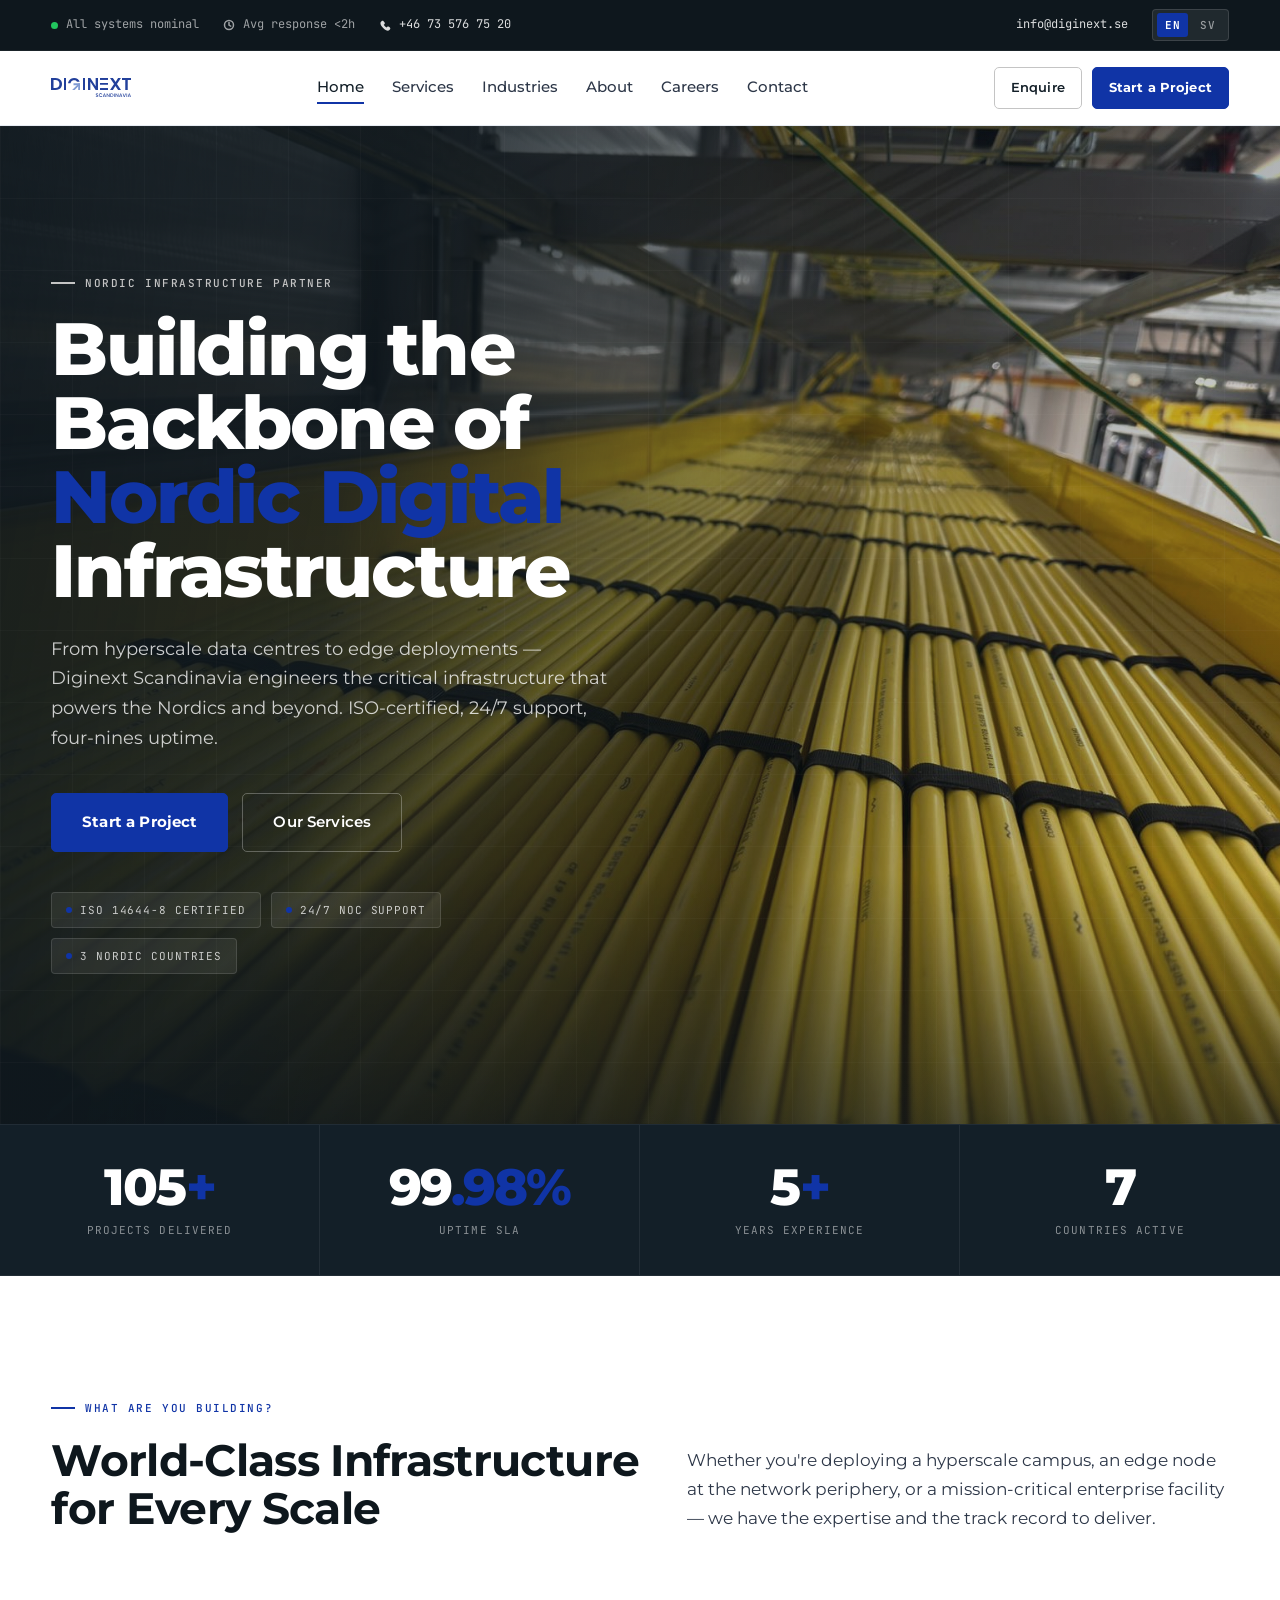
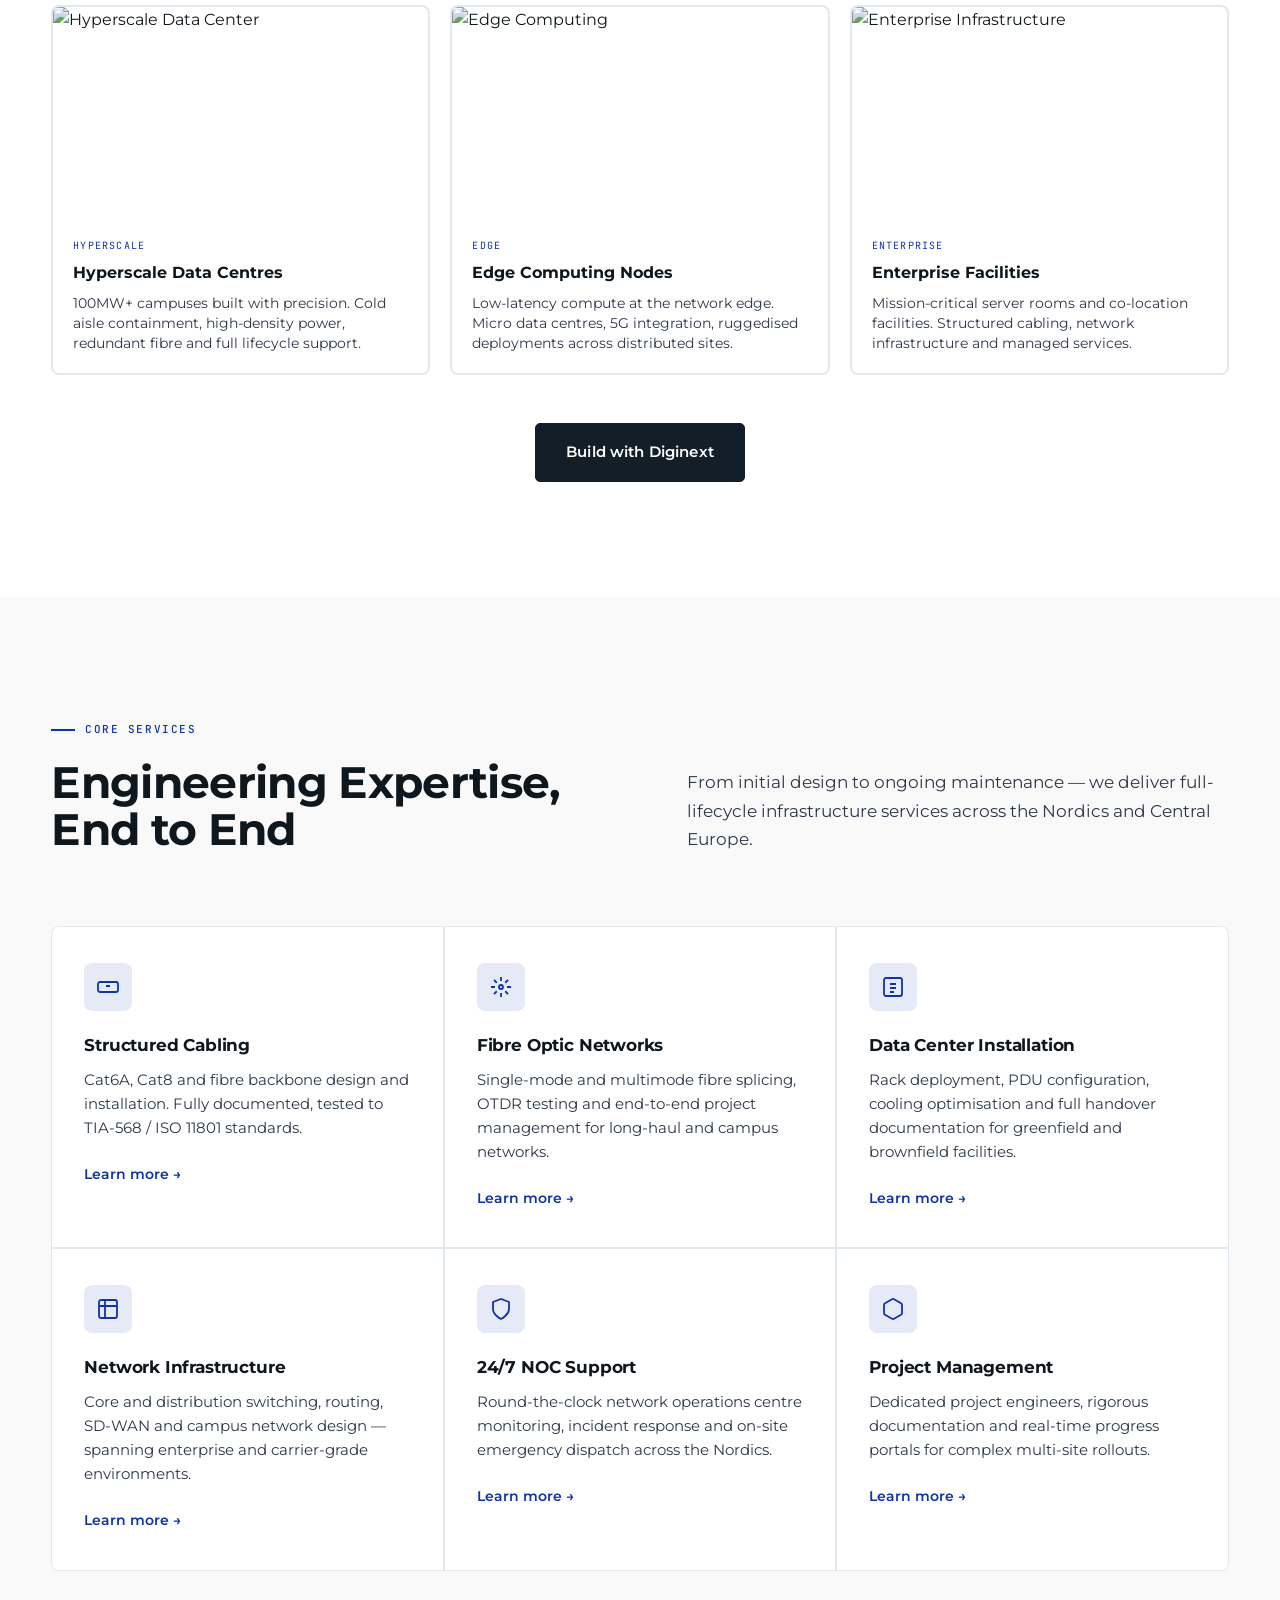
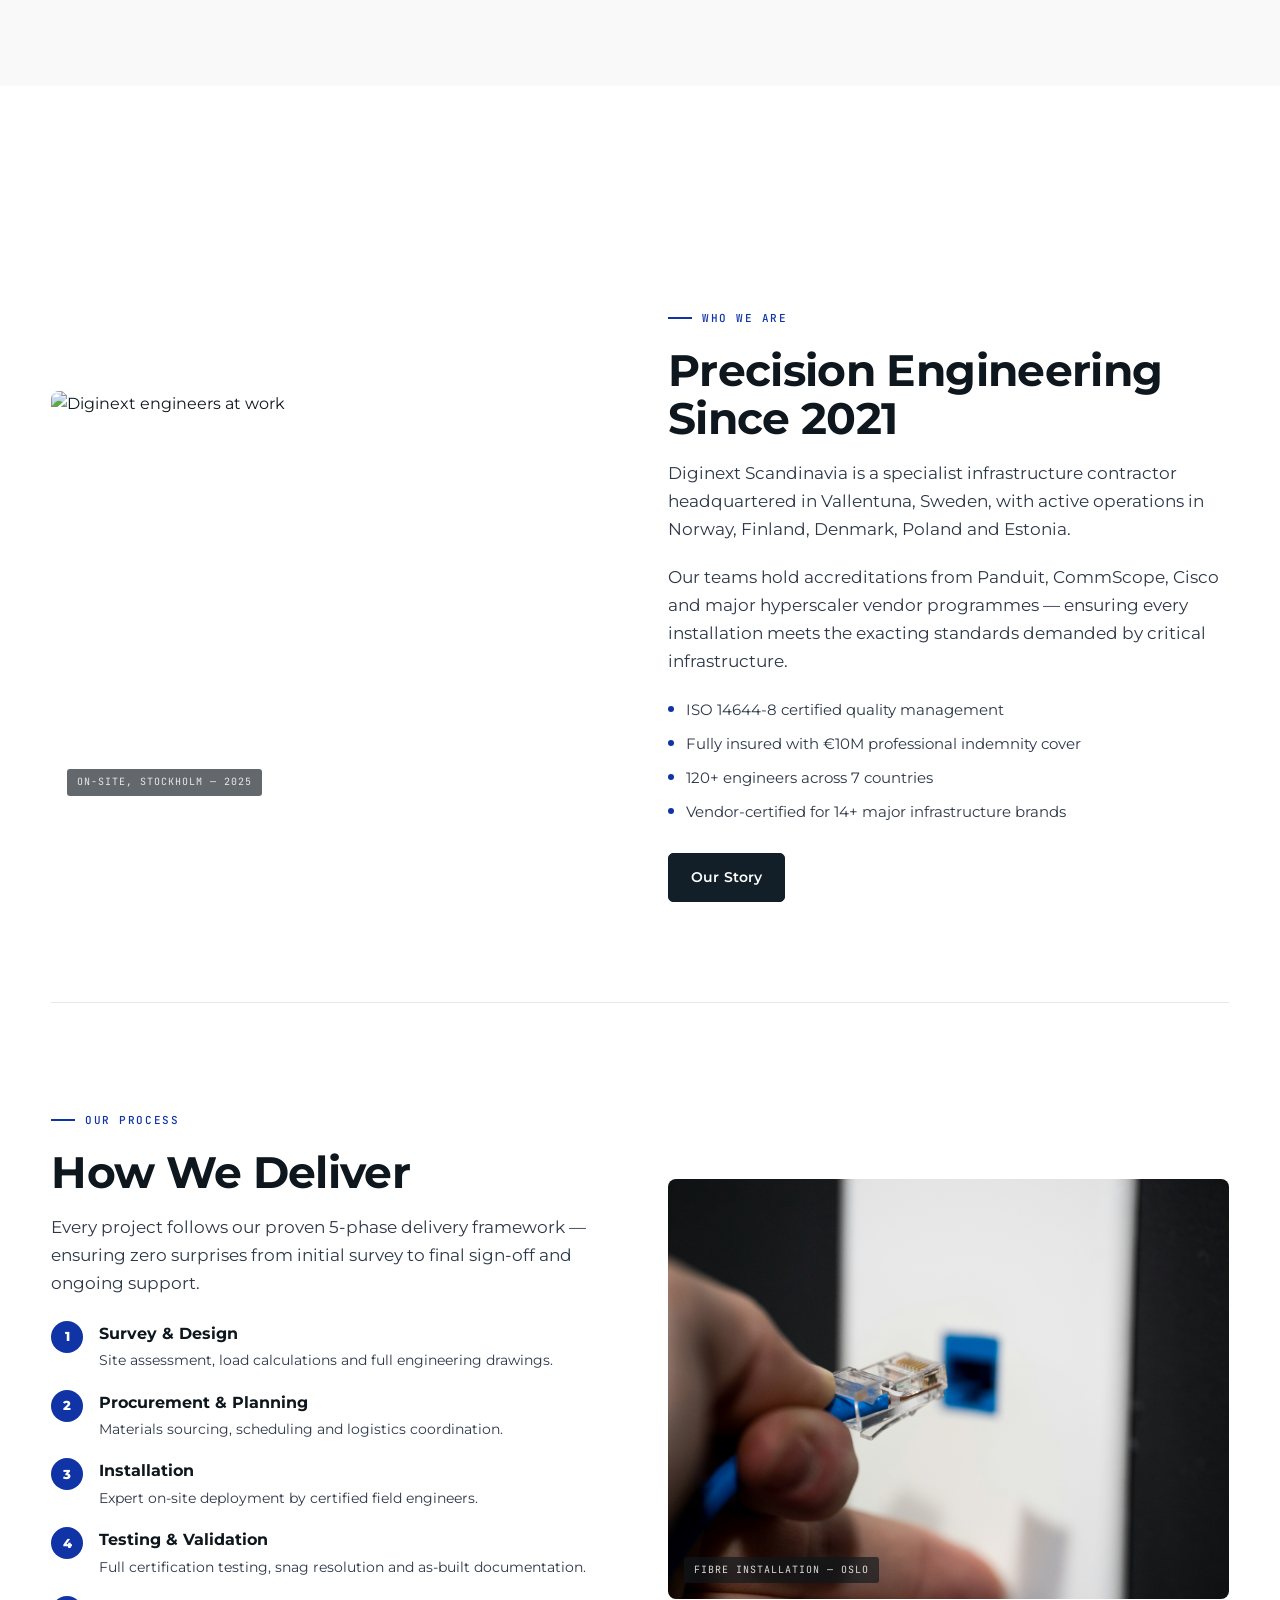
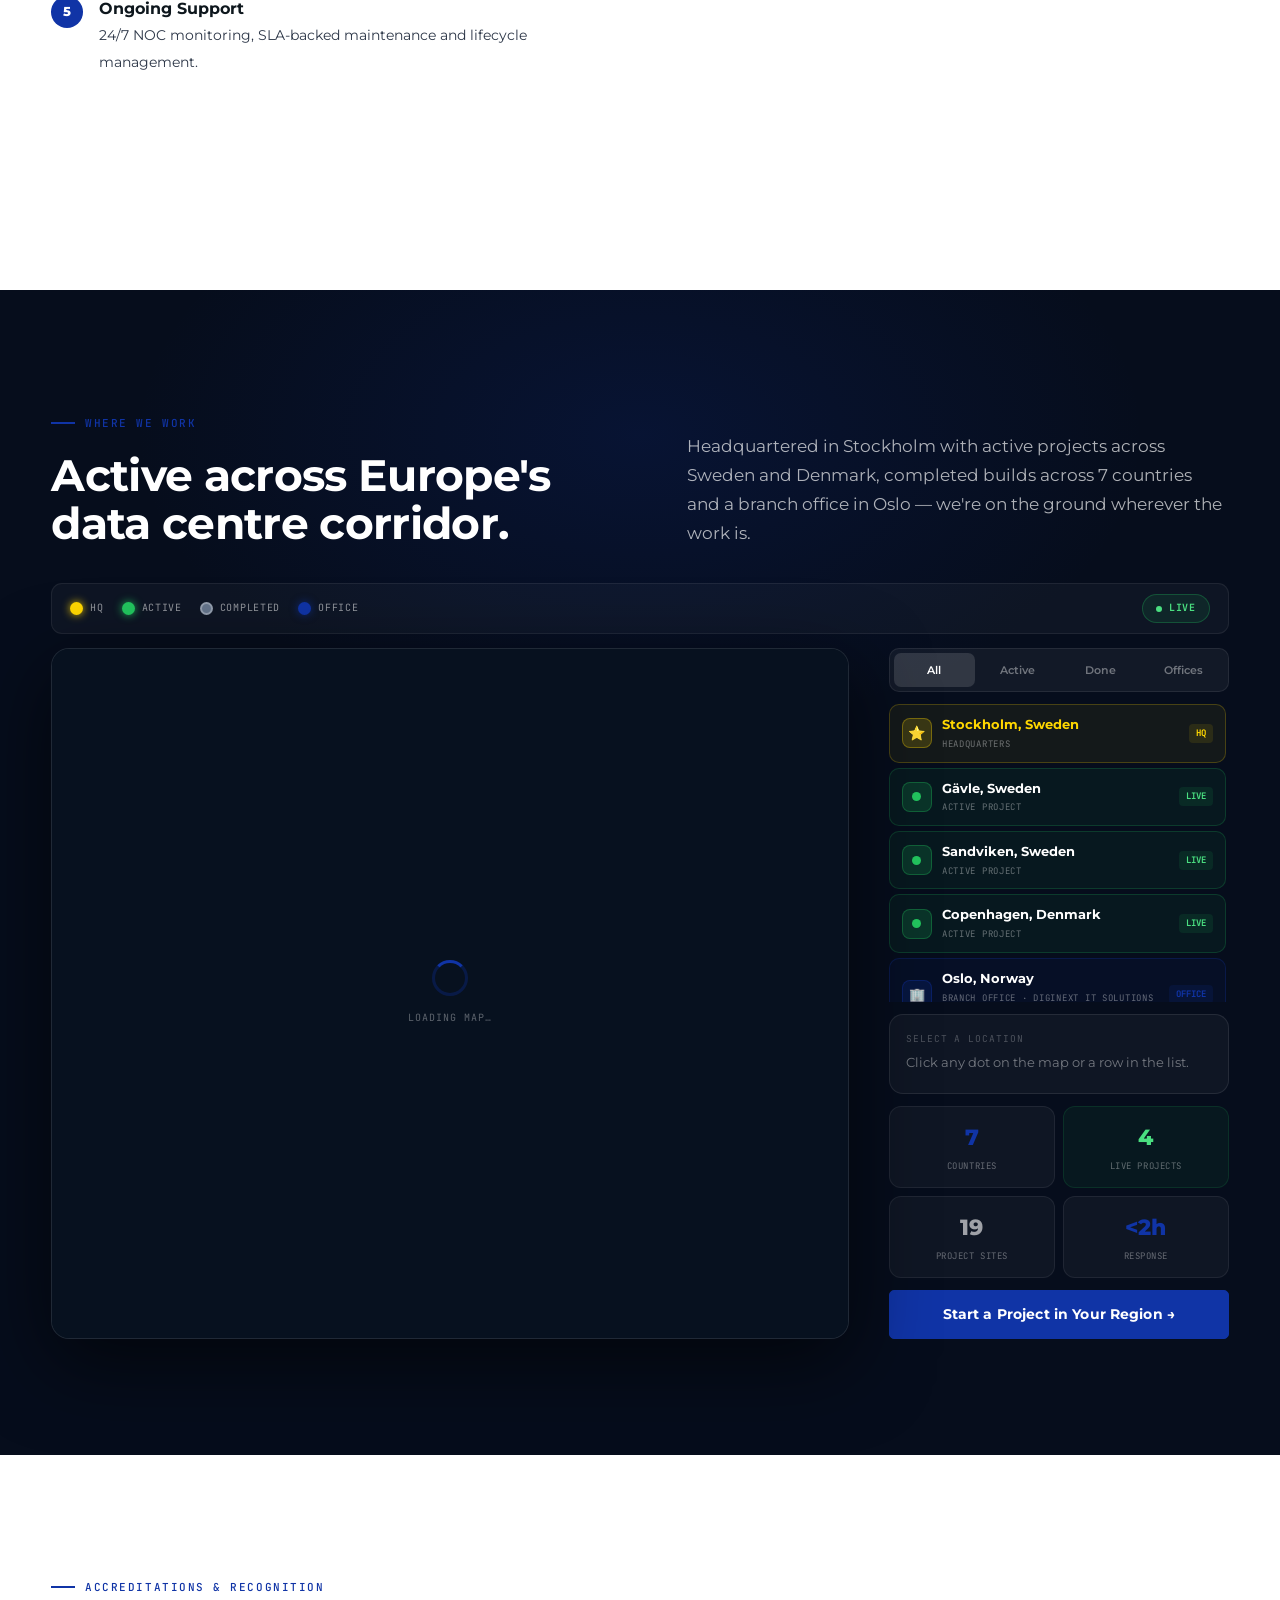
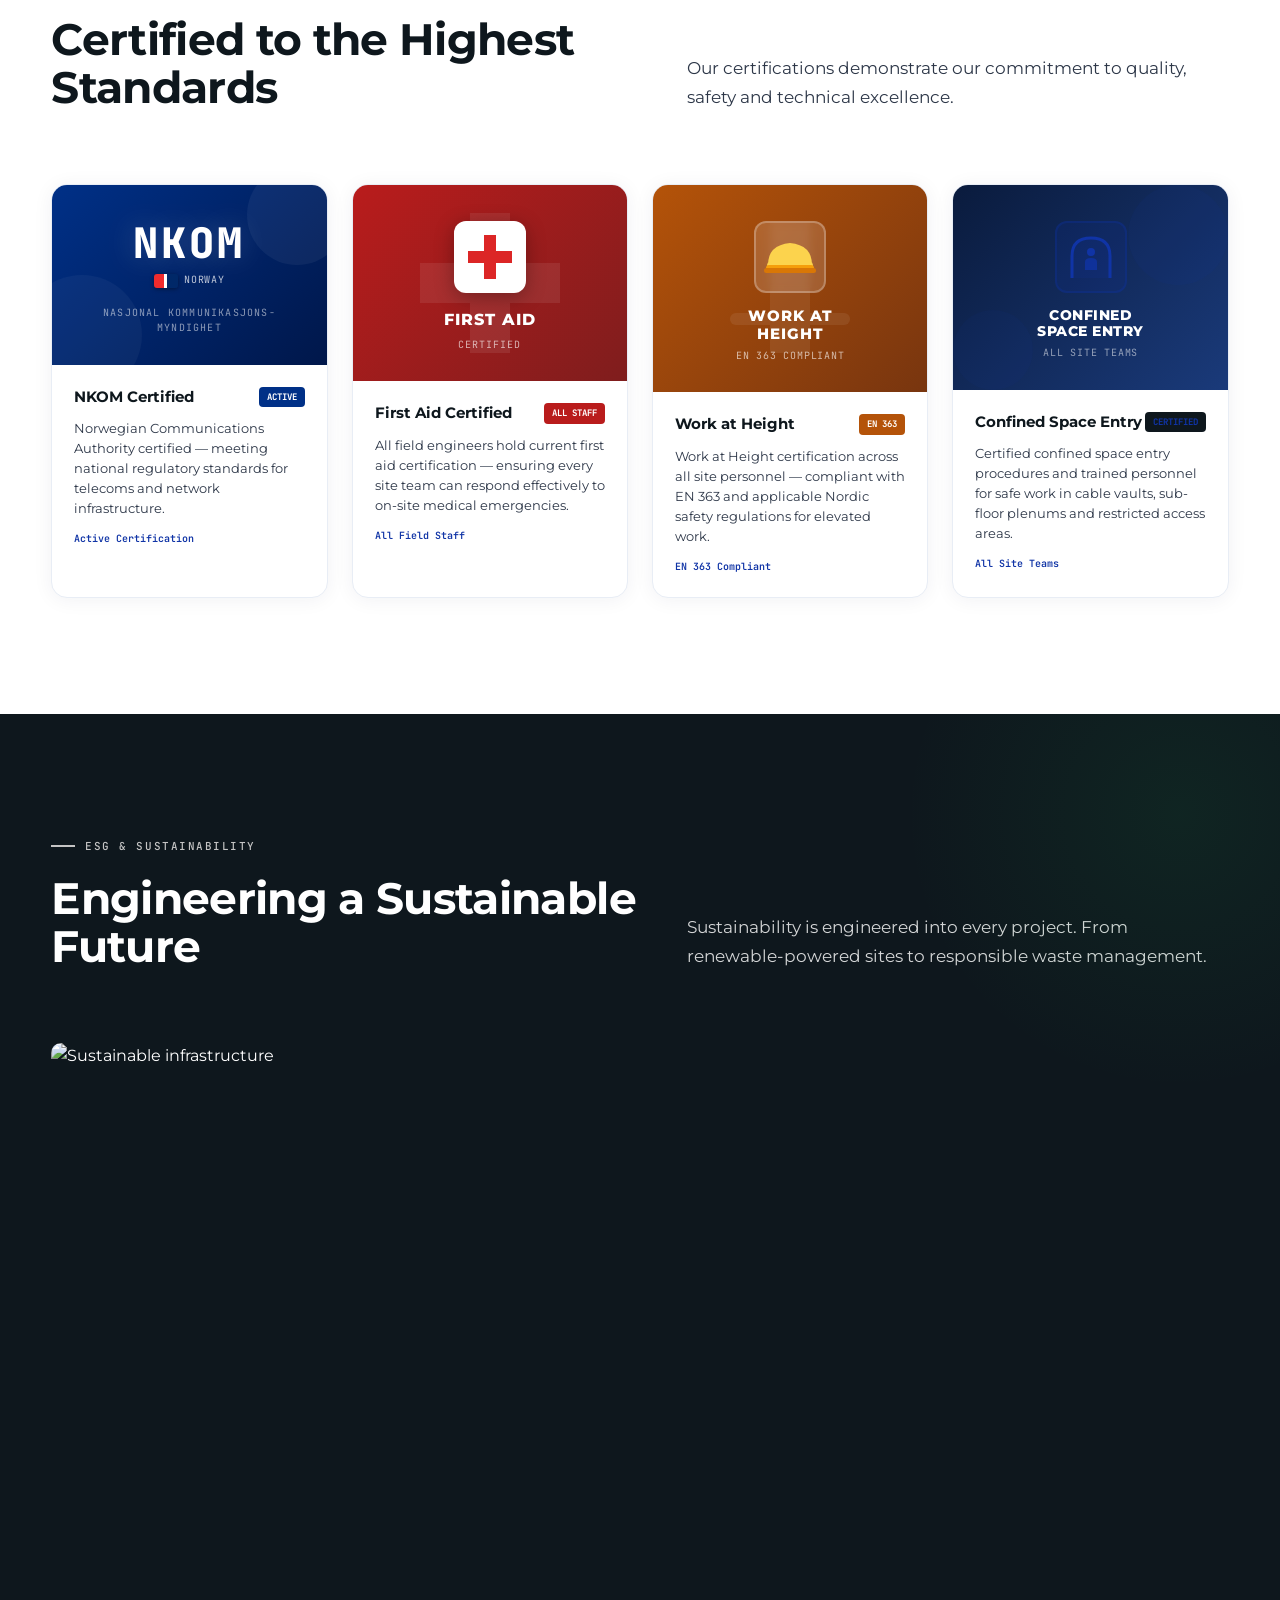
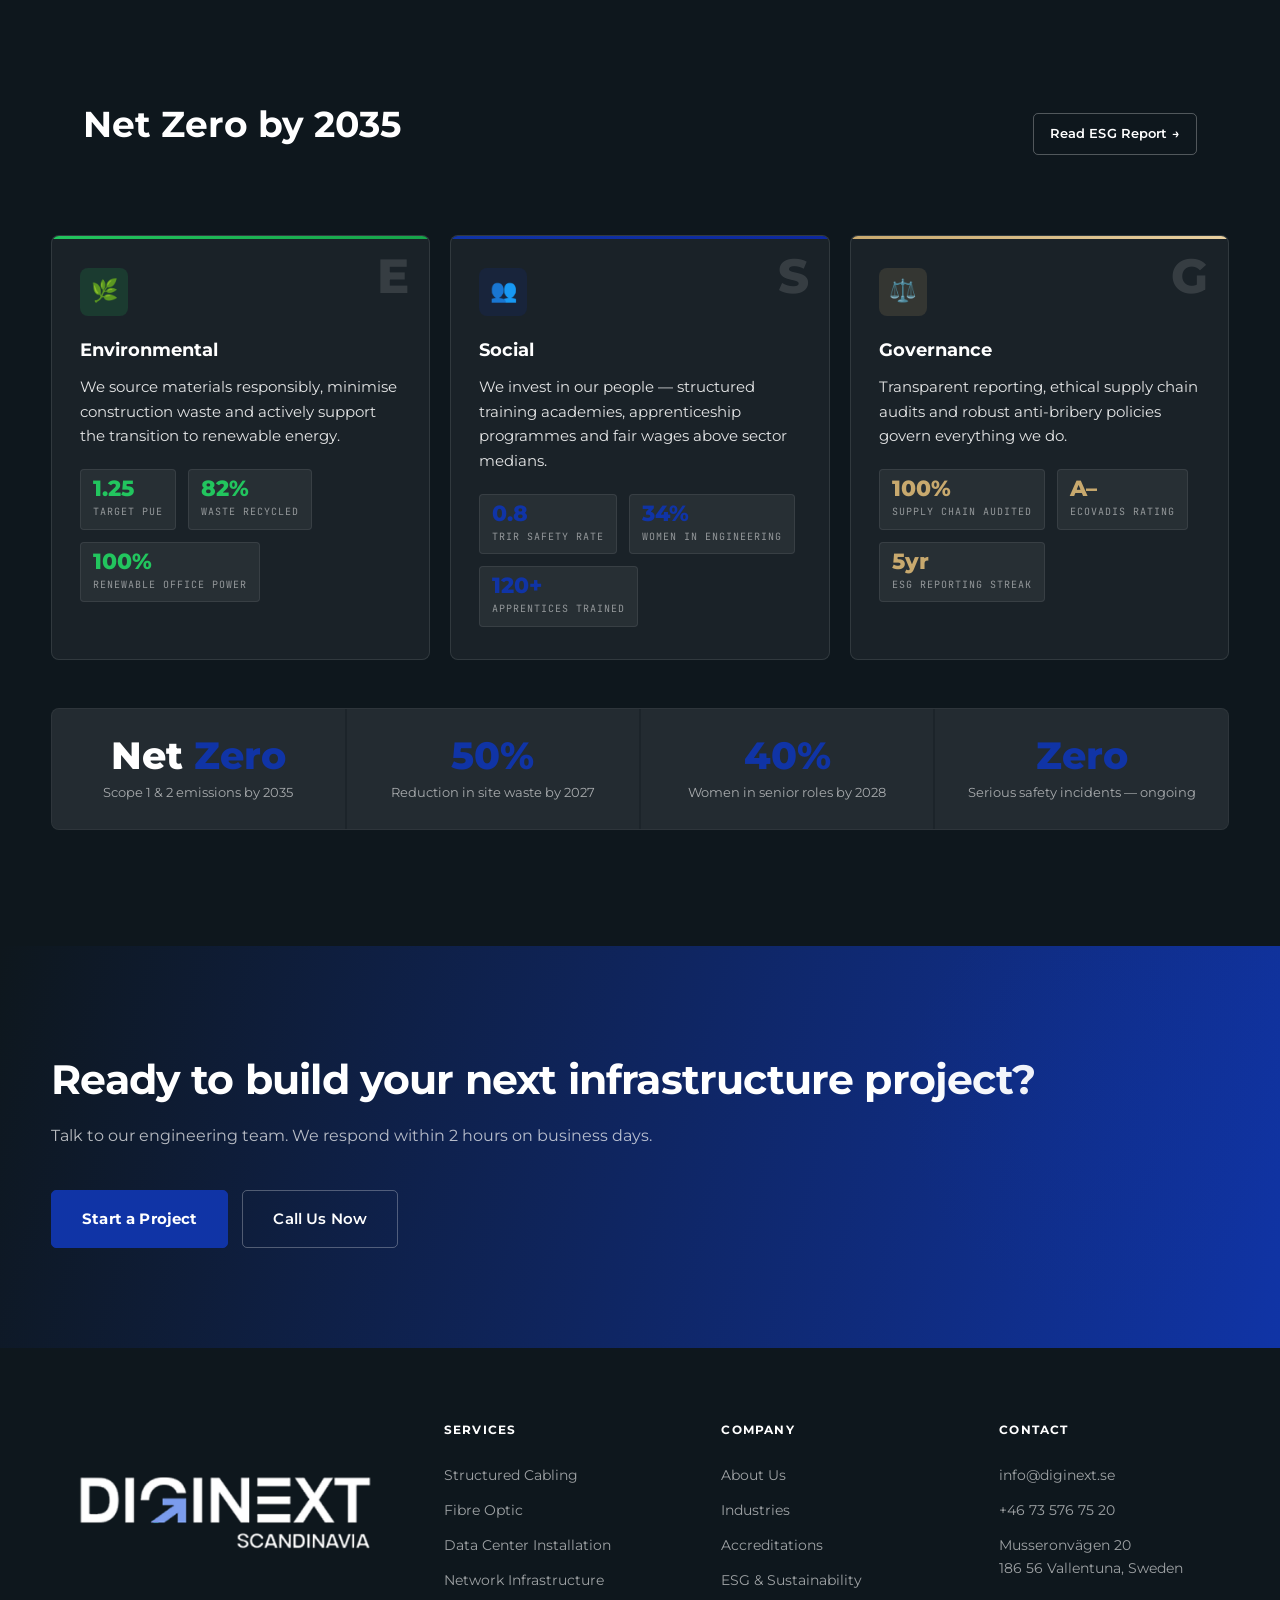
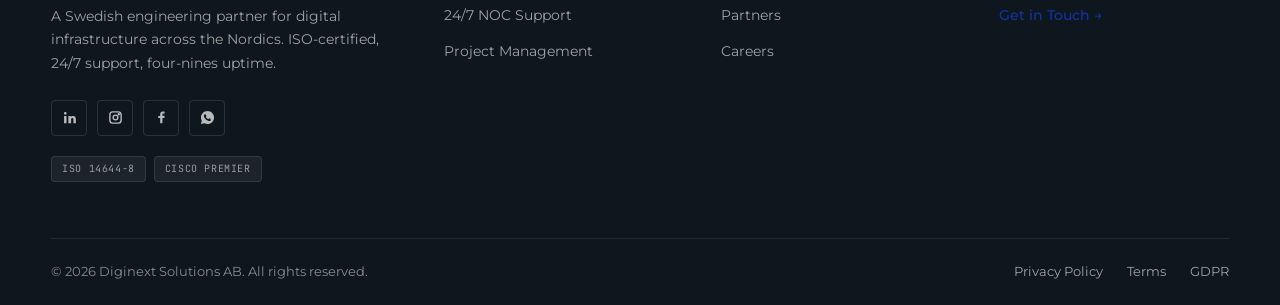
==== commit 31a77c2a: "Update index.html-map" ====
--- a/index.html
+++ b/index.html
@@ -317,479 +317,373 @@
 
 <!-- ========= EUROPE MAP ========= -->
 <section id="coverage" style="background:#060d1c;overflow:hidden;padding:clamp(64px,9vw,120px) 0;position:relative;">
-  <!-- ambient glows -->
-  <div style="position:absolute;top:-200px;left:50%;transform:translateX(-50%);width:1100px;height:700px;background:radial-gradient(ellipse,rgba(16,52,166,0.16) 0%,transparent 65%);pointer-events:none;z-index:0;"></div>
-  <div style="position:absolute;bottom:-80px;right:0;width:400px;height:400px;background:radial-gradient(circle,rgba(16,52,166,0.08) 0%,transparent 65%);pointer-events:none;z-index:0;"></div>
-
-  <div class="section__inner" style="position:relative;z-index:1;">
-
-    <!-- Header -->
-    <div class="section__head" style="margin-bottom:48px;">
-      <div class="section__head-left">
-        <span class="eyebrow" style="color:var(--cyan);" data-t="map_eyebrow">Where We Work</span>
-        <h2 class="section__title" style="color:#fff;" data-t="map_title">Building Europe's data infrastructure.</h2>
-      </div>
-      <div class="section__head-right">
-        <p class="section__desc" style="color:rgba(255,255,255,0.68);" data-t="map_desc">Headquartered in Stockholm with active projects in Sweden and Denmark, completed builds across 7 countries, and a branch office in Norway — we're on the ground wherever the work is.</p>
-      </div>
-    </div>
-
-    <!-- Map + Sidebar -->
-    <div class="rg-map" style="align-items:stretch;">
-
-      <!-- ══ MAP PANEL ══ -->
-      <div style="position:relative;border-radius:20px;overflow:hidden;border:1px solid rgba(255,255,255,0.07);box-shadow:0 32px 90px rgba(0,0,0,0.6);">
-
-        <!-- toolbar -->
-        <div style="position:relative;z-index:3;display:flex;align-items:center;justify-content:space-between;padding:12px 18px;border-bottom:1px solid rgba(255,255,255,0.07);background:rgba(4,10,24,0.85);backdrop-filter:blur(12px);flex-wrap:wrap;gap:8px;">
-          <div style="display:flex;align-items:center;gap:14px;flex-wrap:wrap;">
-            <div style="display:flex;align-items:center;gap:6px;"><span style="width:9px;height:9px;border-radius:50%;background:#FFD700;box-shadow:0 0 8px rgba(255,215,0,0.9);display:inline-block;flex-shrink:0;"></span><span style="font-family:var(--mono);font-size:10px;color:rgba(255,255,255,0.52);text-transform:uppercase;letter-spacing:0.07em;">HQ</span></div>
-            <div style="display:flex;align-items:center;gap:6px;"><span style="width:9px;height:9px;border-radius:50%;background:#22c55e;box-shadow:0 0 8px rgba(34,197,94,0.9);display:inline-block;flex-shrink:0;"></span><span style="font-family:var(--mono);font-size:10px;color:rgba(255,255,255,0.52);text-transform:uppercase;letter-spacing:0.07em;">Active</span></div>
-            <div style="display:flex;align-items:center;gap:6px;"><span style="width:9px;height:9px;border-radius:50%;border:2px solid rgba(255,255,255,0.45);display:inline-block;flex-shrink:0;"></span><span style="font-family:var(--mono);font-size:10px;color:rgba(255,255,255,0.52);text-transform:uppercase;letter-spacing:0.07em;">Completed</span></div>
-            <div style="display:flex;align-items:center;gap:6px;"><span style="width:9px;height:9px;border-radius:50%;background:var(--cyan);box-shadow:0 0 8px rgba(16,52,166,0.8);display:inline-block;flex-shrink:0;"></span><span style="font-family:var(--mono);font-size:10px;color:rgba(255,255,255,0.52);text-transform:uppercase;letter-spacing:0.07em;">Office</span></div>
-          </div>
-          <div style="display:flex;align-items:center;gap:7px;background:rgba(34,197,94,0.1);border:1px solid rgba(34,197,94,0.28);border-radius:20px;padding:5px 13px;">
-            <span style="width:6px;height:6px;border-radius:50%;background:#4ade80;animation:mblink 2s infinite;display:inline-block;"></span>
-            <span style="font-family:var(--mono);font-size:10px;color:#4ade80;font-weight:700;letter-spacing:0.07em;">LIVE</span>
-          </div>
-        </div>
-
-        <!-- Realistic SVG Map -->
-        <svg id="europemap" viewBox="80 20 560 460" xmlns="http://www.w3.org/2000/svg" style="width:100%;height:auto;display:block;background:linear-gradient(175deg,#0a1628 0%,#060e1c 100%);" aria-label="Diginext project locations across Europe">
-          <defs>
-            <style>
-              .lc{fill:#1a3060;stroke:rgba(255,255,255,0.13);stroke-width:0.6;transition:fill .2s;cursor:pointer;}
-              .lc:hover{fill:#223d78;}
-              .ln{fill:#0f1e38;stroke:rgba(255,255,255,0.08);stroke-width:0.5;}
-              .r1{animation:rp 2.6s ease-out infinite;transform-origin:center;transform-box:fill-box;}
-              .r2{animation:rp 2.6s ease-out infinite .9s;transform-origin:center;transform-box:fill-box;}
-              .r3{animation:rp 2.6s ease-out infinite 1.8s;transform-origin:center;transform-box:fill-box;}
-              @keyframes rp{0%{r:4;opacity:.95;}100%{r:22;opacity:0;}}
-              .hq-float{animation:hqf 3.2s ease-in-out infinite;}
-              @keyframes hqf{0%,100%{transform:translateY(0);}50%{transform:translateY(-3px);}}
-              .db{animation:db 2s ease-in-out infinite alternate;}
-              @keyframes db{0%{opacity:.7;}100%{opacity:1;}}
-              .ca{stroke-dasharray:5 4;animation:cflow 2.5s linear infinite;}
-              .cc{stroke-dasharray:5 4;animation:cflow 3.5s linear infinite;}
-              @keyframes cflow{to{stroke-dashoffset:-40;}}
-              @keyframes mblink{0%,100%{opacity:1;}50%{opacity:.3;}}
-            </style>
-            <filter id="pg" x="-80%" y="-80%" width="260%" height="260%">
-              <feGaussianBlur stdDeviation="2.5" result="b"/><feMerge><feMergeNode in="b"/><feMergeNode in="SourceGraphic"/></feMerge>
-            </filter>
-            <filter id="hg" x="-120%" y="-120%" width="340%" height="340%">
-              <feGaussianBlur stdDeviation="6" result="b"/><feMerge><feMergeNode in="b"/><feMergeNode in="SourceGraphic"/></feMerge>
-            </filter>
-            <filter id="sg" x="-60%" y="-60%" width="220%" height="220%">
-              <feGaussianBlur stdDeviation="1.5" result="b"/><feMerge><feMergeNode in="b"/><feMergeNode in="SourceGraphic"/></feMerge>
-            </filter>
-            <radialGradient id="sea" cx="50%" cy="40%" r="70%">
-              <stop offset="0%" stop-color="#0c1b38"/>
-              <stop offset="100%" stop-color="#050b18"/>
-            </radialGradient>
-          </defs>
-
-          <!-- Ocean base -->
-          <rect x="80" y="20" width="560" height="460" fill="url(#sea)"/>
-
-          <!-- ── REALISTIC COUNTRY SHAPES ──────────────────────── -->
-
-          <!-- Norway – realistic west coast with fjords approximation -->
-          <path class="lc" onclick="msp('norway')"
-            d="M224,42 L230,38 L240,35 L252,33 L265,35 L274,40 L280,48 L285,58 L284,68 L280,76 L282,86 L279,96
-               L284,106 L283,116 L278,126 L276,136 L272,146 L268,154 L264,162 L258,170 L250,166 L244,158
-               L240,148 L242,138 L238,128 L236,118 L238,108 L234,98 L232,88 L228,78 L224,68 L220,58 L222,48 Z"
-            fill="#12305a"/>
-          <!-- Norway upper peninsula -->
-          <path class="lc" onclick="msp('norway')"
-            d="M252,33 L265,28 L278,26 L288,30 L294,40 L292,50 L285,58 L280,48 L274,40 L265,35 Z"
-            fill="#12305a"/>
-
-          <!-- Sweden – more realistic shape -->
-          <path class="lc" onclick="msp('sweden')"
-            d="M284,38 L298,34 L314,33 L330,36 L344,42 L354,52 L360,64 L364,76 L366,90 L365,104
-               L362,118 L360,132 L356,146 L350,158 L344,168 L336,176 L326,180 L316,178 L308,172
-               L300,164 L294,154 L290,144 L288,134 L286,124 L284,114 L284,104 L286,94 L284,84
-               L282,74 L282,64 L284,54 L284,44 Z"
-            fill="#122e58"/>
-
-          <!-- Finland -->
-          <path class="lc" onclick="msp('finland')"
-            d="M368,34 L382,30 L396,30 L410,36 L420,46 L426,58 L428,72 L424,86 L418,100 L412,114
-               L406,128 L398,140 L390,150 L380,154 L370,150 L364,140 L364,130 L366,120 L364,110
-               L364,100 L366,90 L364,80 L366,70 L366,60 L368,50 L368,40 Z"
-            fill="#102850"/>
-
-          <!-- Denmark – Jutland -->
-          <path class="lc" onclick="msp('denmark')"
-            d="M276,174 L288,170 L298,176 L298,188 L290,196 L278,196 L270,188 L272,178 Z"
-            fill="#122e58"/>
-          <!-- Denmark – Sjælland island -->
-          <ellipse class="lc" onclick="msp('denmark')" cx="302" cy="192" rx="10" ry="7" fill="#122e58"/>
-          <!-- Funen island -->
-          <ellipse class="lc" onclick="msp('denmark')" cx="286" cy="196" rx="6" ry="4" fill="#122e58"/>
-
-          <!-- England / UK -->
-          <path class="lc" onclick="msp('uk')"
-            d="M142,142 L158,136 L174,136 L186,142 L192,154 L190,168 L180,178 L166,182 L152,180
-               L142,172 L138,160 L140,150 Z"
-            fill="#102648"/>
-          <!-- Scotland upper part -->
-          <path class="ln"
-            d="M150,136 L158,128 L168,122 L178,124 L184,132 L180,140 L170,144 L158,142 L150,136 Z"
-            fill="#0d2040"/>
-          <!-- Wales / SW -->
-          <path class="ln"
-            d="M148,174 L158,170 L164,178 L158,186 L148,184 L144,176 Z"
-            fill="#0d2040"/>
-
-          <!-- Ireland -->
-          <path class="ln"
-            d="M118,152 L130,146 L138,152 L136,164 L128,170 L118,168 L114,160 Z"
-            fill="#0d2040"/>
-
-          <!-- Germany -->
-          <path class="ln"
-            d="M248,218 L274,212 L302,214 L322,220 L336,232 L336,248 L324,260 L304,266 L282,266
-               L260,260 L246,248 L244,234 L248,222 Z"
-            fill="#0e2040"/>
-
-          <!-- Poland -->
-          <path class="lc" onclick="msp('poland')"
-            d="M338,230 L368,222 L398,224 L416,232 L422,244 L420,258 L408,268 L386,274 L360,274
-               L338,266 L326,256 L326,244 L332,236 Z"
-            fill="#122e58"/>
-
-          <!-- Netherlands / Belgium -->
-          <path class="ln"
-            d="M224,212 L244,208 L256,216 L252,232 L236,236 L222,228 L218,218 Z"
-            fill="#0d1e3a"/>
-
-          <!-- France -->
-          <path class="ln"
-            d="M174,228 L220,216 L244,234 L244,268 L220,296 L196,302 L170,288 L162,264 L166,244 L172,232 Z"
-            fill="#0c1c36"/>
-
-          <!-- Portugal -->
-          <path class="lc" onclick="msp('portugal')"
-            d="M126,300 L144,294 L154,304 L152,320 L142,328 L128,324 L122,312 L124,304 Z"
-            fill="#122e58"/>
-
-          <!-- Spain -->
-          <path class="ln"
-            d="M144,294 L196,280 L226,286 L236,308 L218,332 L186,342 L158,336 L142,320 L144,304 Z"
-            fill="#0c1c36"/>
-
-          <!-- Czech / Slovakia -->
-          <path class="ln"
-            d="M298,262 L334,254 L360,258 L364,274 L342,284 L308,284 L290,274 L292,264 Z"
-            fill="#0d1e38"/>
-
-          <!-- Austria / Switzerland -->
-          <path class="ln"
-            d="M250,260 L296,252 L310,262 L308,278 L282,284 L252,278 L240,268 L244,260 Z"
-            fill="#0c1c36"/>
-
-          <!-- Estonia -->
-          <path class="ln"
-            d="M376,144 L408,140 L424,148 L424,160 L408,166 L384,164 L374,156 L374,146 Z"
-            fill="#0e2040"/>
-
-          <!-- Latvia/Lithuania -->
-          <path class="ln"
-            d="M370,164 L420,160 L430,170 L428,186 L404,194 L374,190 L366,180 L368,168 Z"
-            fill="#0c1c34"/>
-
-          <!-- ── ACTIVE CONNECTION LINES FROM HQ ───────────────── -->
-          <!-- Stockholm HQ → Gävle active -->
-          <line x1="328" y1="154" x2="334" y2="140" stroke="#22c55e" stroke-width="1.2" class="ca"/>
-          <!-- Stockholm HQ → Sandviken active -->
-          <line x1="328" y1="154" x2="326" y2="142" stroke="#22c55e" stroke-width="1" class="ca" style="animation-delay:.5s"/>
-          <!-- Stockholm HQ → Copenhagen active -->
-          <path d="M328 154 Q302 168 296 188" stroke="#22c55e" stroke-width="1.1" fill="none" class="ca" style="animation-delay:1s"/>
-          <!-- HQ → Oslo (office) -->
-          <path d="M328 154 Q296 142 270 146" stroke="rgba(80,140,255,.65)" stroke-width="1" fill="none" class="cc" style="animation-delay:.4s"/>
-          <!-- Completed connections (dim) -->
-          <line x1="328" y1="154" x2="320" y2="170" stroke="rgba(255,255,255,.14)" stroke-width=".7" class="cc" style="animation-delay:.8s"/>
-          <line x1="328" y1="154" x2="316" y2="122" stroke="rgba(255,255,255,.12)" stroke-width=".7" class="cc" style="animation-delay:1.4s"/>
-          <path d="M328 154 Q255 152 261 145" stroke="rgba(255,255,255,.11)" stroke-width=".7" fill="none" class="cc" style="animation-delay:2s"/>
-          <line x1="328" y1="154" x2="376" y2="244" stroke="rgba(255,255,255,.12)" stroke-width=".7" class="cc" style="animation-delay:.6s"/>
-          <line x1="328" y1="154" x2="166" y2="155" stroke="rgba(255,255,255,.1)" stroke-width=".7" class="cc" style="animation-delay:2.4s"/>
-          <path d="M328 154 Q230 234 133 310" stroke="rgba(255,255,255,.08)" stroke-width=".7" fill="none" class="cc" style="animation-delay:3s"/>
-          <line x1="328" y1="154" x2="400" y2="144" stroke="rgba(255,255,255,.1)" stroke-width=".7" class="cc" style="animation-delay:1.8s"/>
-
-          <!-- ══ MARKERS ══ -->
-
-          <!-- ★ HQ Stockholm -->
-          <g onclick="msp('sweden')" style="cursor:pointer;" class="hq-float">
-            <circle cx="328" cy="154" r="22" fill="rgba(255,215,0,.04)" filter="url(#hg)"/>
-            <circle cx="328" cy="154" r="14" fill="rgba(255,215,0,.08)"/>
-            <circle cx="328" cy="154" r="5" fill="rgba(255,215,0,.18)" class="r1"/>
-            <circle cx="328" cy="154" r="5" fill="rgba(255,215,0,.18)" class="r2"/>
-            <circle cx="328" cy="154" r="11" fill="rgba(255,215,0,.22)" stroke="#FFD700" stroke-width="1.8"/>
-            <circle cx="328" cy="154" r="5.5" fill="#FFD700" filter="url(#sg)"/>
-            <text x="328" y="143" text-anchor="middle" font-family="'Montserrat',sans-serif" font-size="7.5" font-weight="700" fill="#FFD700" filter="url(#sg)">HQ</text>
-          </g>
-
-          <!-- ● Active: Gävle -->
-          <g onclick="msp('sweden')" style="cursor:pointer;">
-            <circle cx="334" cy="140" r="4" fill="rgba(34,197,94,.15)" class="r1" style="animation-delay:.35s"/>
-            <circle cx="334" cy="140" r="4" fill="rgba(34,197,94,.15)" class="r2" style="animation-delay:1.25s"/>
-            <circle cx="334" cy="140" r="7" fill="rgba(34,197,94,.2)" filter="url(#pg)"/>
-            <circle cx="334" cy="140" r="4.5" fill="#22c55e" class="db"/>
-            <circle cx="334" cy="140" r="2" fill="#fff"/>
-          </g>
-
-          <!-- ● Active: Sandviken -->
-          <g onclick="msp('sweden')" style="cursor:pointer;">
-            <circle cx="323" cy="142" r="4" fill="rgba(34,197,94,.15)" class="r1" style="animation-delay:.75s"/>
-            <circle cx="323" cy="142" r="7" fill="rgba(34,197,94,.18)" filter="url(#pg)"/>
-            <circle cx="323" cy="142" r="4" fill="#22c55e" class="db" style="animation-delay:.5s"/>
-            <circle cx="323" cy="142" r="1.8" fill="#fff"/>
-          </g>
-
-          <!-- ● Active: Copenhagen -->
-          <g onclick="msp('denmark')" style="cursor:pointer;">
-            <circle cx="296" cy="188" r="4" fill="rgba(34,197,94,.15)" class="r1" style="animation-delay:.9s"/>
-            <circle cx="296" cy="188" r="4" fill="rgba(34,197,94,.15)" class="r2" style="animation-delay:1.8s"/>
-            <circle cx="296" cy="188" r="8" fill="rgba(34,197,94,.22)" filter="url(#pg)"/>
-            <circle cx="296" cy="188" r="5" fill="#22c55e" class="db" style="animation-delay:.4s"/>
-            <circle cx="296" cy="188" r="2.2" fill="#fff"/>
-          </g>
-
-          <!-- ◎ Office: Oslo -->
-          <g onclick="msp('norway')" style="cursor:pointer;">
-            <circle cx="270" cy="146" r="8" fill="rgba(16,52,166,.2)" filter="url(#pg)"/>
-            <circle cx="270" cy="146" r="5.5" fill="var(--cyan)" class="db" style="animation-delay:.6s"/>
-            <circle cx="270" cy="146" r="2.3" fill="#fff"/>
-            <circle cx="270" cy="146" r="10" fill="none" stroke="var(--cyan)" stroke-width="1.2" stroke-dasharray="2.5 2" opacity=".6"/>
-          </g>
-
-          <!-- ○ Completed: Malmö (south Sweden) -->
-          <g onclick="msp('sweden')" style="cursor:pointer;"><circle cx="312" cy="172" r="5.5" fill="rgba(255,255,255,.1)" stroke="rgba(255,255,255,.45)" stroke-width="1.5"/><circle cx="312" cy="172" r="2.3" fill="rgba(255,255,255,.65)"/></g>
-          <!-- ○ Completed: Falun -->
-          <g onclick="msp('sweden')" style="cursor:pointer;"><circle cx="320" cy="126" r="5" fill="rgba(255,255,255,.1)" stroke="rgba(255,255,255,.42)" stroke-width="1.4"/><circle cx="320" cy="126" r="2" fill="rgba(255,255,255,.62)"/></g>
-
-          <!-- ○ Completed Norwegian cities -->
-          <!-- Hamar -->
-          <g onclick="msp('norway')" style="cursor:pointer;"><circle cx="278" cy="130" r="4.5" fill="rgba(255,255,255,.1)" stroke="rgba(255,255,255,.4)" stroke-width="1.3"/><circle cx="278" cy="130" r="1.8" fill="rgba(255,255,255,.6)"/></g>
-          <!-- Kristiansand -->
-          <g onclick="msp('norway')" style="cursor:pointer;"><circle cx="254" cy="152" r="4.5" fill="rgba(255,255,255,.1)" stroke="rgba(255,255,255,.4)" stroke-width="1.3"/><circle cx="254" cy="152" r="1.8" fill="rgba(255,255,255,.6)"/></g>
-          <!-- Glomfjord (north, on coast) -->
-          <g onclick="msp('norway')" style="cursor:pointer;"><circle cx="238" cy="86" r="4" fill="rgba(255,255,255,.1)" stroke="rgba(255,255,255,.38)" stroke-width="1.2"/><circle cx="238" cy="86" r="1.6" fill="rgba(255,255,255,.58)"/></g>
-          <!-- Slependen (near Oslo) -->
-          <g onclick="msp('norway')" style="cursor:pointer;"><circle cx="264" cy="152" r="4" fill="rgba(255,255,255,.1)" stroke="rgba(255,255,255,.38)" stroke-width="1.2"/><circle cx="264" cy="152" r="1.6" fill="rgba(255,255,255,.58)"/></g>
-          <!-- Trondheim -->
-          <g onclick="msp('norway')" style="cursor:pointer;"><circle cx="248" cy="100" r="4.5" fill="rgba(255,255,255,.1)" stroke="rgba(255,255,255,.4)" stroke-width="1.3"/><circle cx="248" cy="100" r="1.8" fill="rgba(255,255,255,.6)"/></g>
-          <!-- Stavanger (SW coast) -->
-          <g onclick="msp('norway')" style="cursor:pointer;"><circle cx="240" cy="148" r="4.5" fill="rgba(255,255,255,.1)" stroke="rgba(255,255,255,.4)" stroke-width="1.3"/><circle cx="240" cy="148" r="1.8" fill="rgba(255,255,255,.6)"/></g>
-          <!-- Bodø (far north) -->
-          <g onclick="msp('norway')" style="cursor:pointer;"><circle cx="236" cy="60" r="4" fill="rgba(255,255,255,.1)" stroke="rgba(255,255,255,.38)" stroke-width="1.2"/><circle cx="236" cy="60" r="1.6" fill="rgba(255,255,255,.58)"/></g>
-
-          <!-- ○ Completed: Helsinki -->
-          <g onclick="msp('finland')" style="cursor:pointer;"><circle cx="400" cy="144" r="5" fill="rgba(255,255,255,.1)" stroke="rgba(255,255,255,.42)" stroke-width="1.4"/><circle cx="400" cy="144" r="2" fill="rgba(255,255,255,.62)"/></g>
-          <!-- ○ Completed: Warsaw -->
-          <g onclick="msp('poland')" style="cursor:pointer;"><circle cx="368" cy="242" r="5.5" fill="rgba(255,255,255,.1)" stroke="rgba(255,255,255,.45)" stroke-width="1.5"/><circle cx="368" cy="242" r="2.3" fill="rgba(255,255,255,.65)"/></g>
-          <!-- ○ Completed: Poznań -->
-          <g onclick="msp('poland')" style="cursor:pointer;"><circle cx="352" cy="236" r="4.5" fill="rgba(255,255,255,.1)" stroke="rgba(255,255,255,.4)" stroke-width="1.3"/><circle cx="352" cy="236" r="1.8" fill="rgba(255,255,255,.6)"/></g>
-          <!-- ○ Completed: Slough (England, west of London) -->
-          <g onclick="msp('uk')" style="cursor:pointer;"><circle cx="166" cy="155" r="5" fill="rgba(255,255,255,.1)" stroke="rgba(255,255,255,.42)" stroke-width="1.4"/><circle cx="166" cy="155" r="2" fill="rgba(255,255,255,.62)"/></g>
-          <!-- ○ Completed: Lisbon -->
-          <g onclick="msp('portugal')" style="cursor:pointer;"><circle cx="133" cy="310" r="5.5" fill="rgba(255,255,255,.1)" stroke="rgba(255,255,255,.45)" stroke-width="1.5"/><circle cx="133" cy="310" r="2.3" fill="rgba(255,255,255,.65)"/></g>
-
-          <!-- ── CITY LABELS ── -->
-          <text x="340" y="151" font-family="'Montserrat',sans-serif" font-size="8" font-weight="700" fill="#FFD700" filter="url(#sg)">Stockholm</text>
-          <text x="342" y="140" font-family="'Montserrat',sans-serif" font-size="7" font-weight="600" fill="#86efac">Gävle</text>
-          <text x="309" y="140" font-family="'Montserrat',sans-serif" font-size="7" font-weight="600" fill="#86efac">Sandviken</text>
-          <text x="303" y="185" font-family="'Montserrat',sans-serif" font-size="7" font-weight="600" fill="#86efac">Copenhagen</text>
-          <text x="255" y="143" font-family="'Montserrat',sans-serif" font-size="6.5" fill="rgba(100,165,255,.85)">Oslo</text>
-          <text x="296" y="170" font-family="'Montserrat',sans-serif" font-size="6.5" fill="rgba(255,255,255,.4)">Malmö</text>
-          <text x="304" y="123" font-family="'Montserrat',sans-serif" font-size="6.5" fill="rgba(255,255,255,.4)">Falun</text>
-          <text x="283" y="127" font-family="'Montserrat',sans-serif" font-size="6.5" fill="rgba(255,255,255,.38)">Hamar</text>
-          <text x="228" y="150" font-family="'Montserrat',sans-serif" font-size="6.5" fill="rgba(255,255,255,.36)">Kristiansand</text>
-          <text x="220" y="84" font-family="'Montserrat',sans-serif" font-size="6.5" fill="rgba(255,255,255,.36)">Glomfjord</text>
-          <text x="248" y="150" font-family="'Montserrat',sans-serif" font-size="6.5" fill="rgba(255,255,255,.36)">Slependen</text>
-          <text x="234" y="97" font-family="'Montserrat',sans-serif" font-size="6.5" fill="rgba(255,255,255,.36)">Trondheim</text>
-          <text x="224" y="146" font-family="'Montserrat',sans-serif" font-size="6.5" fill="rgba(255,255,255,.36)">Stavanger</text>
-          <text x="220" y="58" font-family="'Montserrat',sans-serif" font-size="6.5" fill="rgba(255,255,255,.34)">Bodø</text>
-          <text x="406" y="141" font-family="'Montserrat',sans-serif" font-size="6.5" fill="rgba(255,255,255,.38)">Helsinki</text>
-          <text x="373" y="239" font-family="'Montserrat',sans-serif" font-size="6.5" fill="rgba(255,255,255,.38)">Warsaw</text>
-          <text x="337" y="234" font-family="'Montserrat',sans-serif" font-size="6.5" fill="rgba(255,255,255,.36)">Poznań</text>
-          <text x="149" y="153" font-family="'Montserrat',sans-serif" font-size="6.5" fill="rgba(255,255,255,.38)">Slough</text>
-          <text x="112" y="308" font-family="'Montserrat',sans-serif" font-size="6.5" fill="rgba(255,255,255,.38)">Lisbon</text>
-
-          <!-- Country watermarks -->
-          <text x="322" y="96" text-anchor="middle" font-family="'Montserrat',sans-serif" font-size="8.5" font-weight="700" fill="rgba(255,255,255,.07)" letter-spacing="3">SWEDEN</text>
-          <text x="258" y="88" text-anchor="middle" font-family="'Montserrat',sans-serif" font-size="7.5" font-weight="700" fill="rgba(255,255,255,.06)" letter-spacing="2">NORWAY</text>
-          <text x="396" y="94" text-anchor="middle" font-family="'Montserrat',sans-serif" font-size="7.5" font-weight="700" fill="rgba(255,255,255,.06)" letter-spacing="2">FINLAND</text>
-          <text x="380" y="250" text-anchor="middle" font-family="'Montserrat',sans-serif" font-size="7.5" font-weight="700" fill="rgba(255,255,255,.06)" letter-spacing="2">POLAND</text>
-          <text x="162" y="164" text-anchor="middle" font-family="'Montserrat',sans-serif" font-size="7" font-weight="700" fill="rgba(255,255,255,.06)" letter-spacing="1">UK</text>
-          <text x="128" y="318" text-anchor="middle" font-family="'Montserrat',sans-serif" font-size="7" font-weight="700" fill="rgba(255,255,255,.06)" letter-spacing="1">PT</text>
-          <text x="294" y="210" text-anchor="middle" font-family="'Montserrat',sans-serif" font-size="7" font-weight="700" fill="rgba(255,255,255,.05)" letter-spacing="1">DK</text>
-        </svg>
-      </div>
-
-      <!-- ══ SIDEBAR ══ -->
-      <div style="display:flex;flex-direction:column;gap:12px;">
-
-        <!-- Filter tabs -->
-        <div style="display:flex;gap:2px;background:rgba(255,255,255,0.05);border:1px solid rgba(255,255,255,0.08);border-radius:10px;padding:4px;">
-          <button onclick="mtab(this,'all')" class="mtab mtab-on" style="flex:1;padding:8px 4px;border:none;border-radius:7px;font-family:'Montserrat',sans-serif;font-size:11px;font-weight:600;cursor:pointer;background:rgba(255,255,255,0.11);color:#fff;">All</button>
-          <button onclick="mtab(this,'active')" class="mtab" style="flex:1;padding:8px 4px;border:none;border-radius:7px;font-family:'Montserrat',sans-serif;font-size:11px;font-weight:600;cursor:pointer;background:transparent;color:rgba(255,255,255,.42);">Active</button>
-          <button onclick="mtab(this,'completed')" class="mtab" style="flex:1;padding:8px 4px;border:none;border-radius:7px;font-family:'Montserrat',sans-serif;font-size:11px;font-weight:600;cursor:pointer;background:transparent;color:rgba(255,255,255,.42);">Done</button>
-          <button onclick="mtab(this,'office')" class="mtab" style="flex:1;padding:8px 4px;border:none;border-radius:7px;font-family:'Montserrat',sans-serif;font-size:11px;font-weight:600;cursor:pointer;background:transparent;color:rgba(255,255,255,.42);">Offices</button>
-        </div>
-
-        <!-- Location list -->
-        <div id="mlist" style="display:flex;flex-direction:column;gap:5px;max-height:330px;overflow-y:auto;padding-right:3px;scrollbar-width:thin;scrollbar-color:rgba(255,255,255,0.12) transparent;">
-
-          <!-- HQ -->
-          <div class="mrow" data-t="hq" onclick="msp('sweden')" style="display:flex;align-items:center;gap:10px;padding:10px 12px;border-radius:10px;background:rgba(255,215,0,0.06);border:1px solid rgba(255,215,0,0.22);cursor:pointer;transition:background .18s;" onmouseenter="this.style.background='rgba(255,215,0,0.12)'" onmouseleave="this.style.background='rgba(255,215,0,0.06)'">
-            <div style="width:30px;height:30px;border-radius:8px;background:rgba(255,215,0,0.15);border:1px solid rgba(255,215,0,0.3);display:flex;align-items:center;justify-content:center;flex-shrink:0;font-size:14px;">⭐</div>
-            <div style="flex:1;min-width:0;"><div style="font-size:12.5px;font-weight:700;color:#FFD700;white-space:nowrap;overflow:hidden;text-overflow:ellipsis;">Stockholm, Sweden</div><div style="font-size:9px;color:rgba(255,255,255,.4);font-family:'JetBrains Mono',monospace;text-transform:uppercase;letter-spacing:.08em;margin-top:1px;">Headquarters</div></div>
-            <span style="font-family:'JetBrains Mono',monospace;font-size:9px;font-weight:700;color:#FFD700;background:rgba(255,215,0,0.1);padding:2px 7px;border-radius:4px;flex-shrink:0;">HQ</span>
-          </div>
-
-          <!-- Active -->
-          <div class="mrow" data-t="active" onclick="msp('sweden')" style="display:flex;align-items:center;gap:10px;padding:10px 12px;border-radius:10px;background:rgba(34,197,94,0.06);border:1px solid rgba(34,197,94,0.2);cursor:pointer;transition:background .18s;" onmouseenter="this.style.background='rgba(34,197,94,0.12)'" onmouseleave="this.style.background='rgba(34,197,94,0.06)'">
-            <div style="width:30px;height:30px;border-radius:8px;background:rgba(34,197,94,0.15);border:1px solid rgba(34,197,94,0.3);display:flex;align-items:center;justify-content:center;flex-shrink:0;"><span style="width:8px;height:8px;border-radius:50%;background:#22c55e;animation:mblink 2s infinite;display:inline-block;"></span></div>
-            <div style="flex:1;"><div style="font-size:12.5px;font-weight:700;color:#fff;">Stockholm, Sweden</div><div style="font-size:9px;color:rgba(255,255,255,.4);font-family:'JetBrains Mono',monospace;text-transform:uppercase;letter-spacing:.08em;margin-top:1px;">Active Project</div></div>
-            <span style="font-family:'JetBrains Mono',monospace;font-size:9px;font-weight:700;color:#4ade80;background:rgba(34,197,94,0.1);padding:2px 7px;border-radius:4px;flex-shrink:0;">LIVE</span>
-          </div>
-          <div class="mrow" data-t="active" onclick="msp('sweden')" style="display:flex;align-items:center;gap:10px;padding:10px 12px;border-radius:10px;background:rgba(34,197,94,0.06);border:1px solid rgba(34,197,94,0.2);cursor:pointer;transition:background .18s;" onmouseenter="this.style.background='rgba(34,197,94,0.12)'" onmouseleave="this.style.background='rgba(34,197,94,0.06)'">
-            <div style="width:30px;height:30px;border-radius:8px;background:rgba(34,197,94,0.15);border:1px solid rgba(34,197,94,0.3);display:flex;align-items:center;justify-content:center;flex-shrink:0;"><span style="width:8px;height:8px;border-radius:50%;background:#22c55e;animation:mblink 2s infinite .4s;display:inline-block;"></span></div>
-            <div style="flex:1;"><div style="font-size:12.5px;font-weight:700;color:#fff;">Gävle, Sweden</div><div style="font-size:9px;color:rgba(255,255,255,.4);font-family:'JetBrains Mono',monospace;text-transform:uppercase;letter-spacing:.08em;margin-top:1px;">Active Project</div></div>
-            <span style="font-family:'JetBrains Mono',monospace;font-size:9px;font-weight:700;color:#4ade80;background:rgba(34,197,94,0.1);padding:2px 7px;border-radius:4px;flex-shrink:0;">LIVE</span>
-          </div>
-          <div class="mrow" data-t="active" onclick="msp('sweden')" style="display:flex;align-items:center;gap:10px;padding:10px 12px;border-radius:10px;background:rgba(34,197,94,0.06);border:1px solid rgba(34,197,94,0.2);cursor:pointer;transition:background .18s;" onmouseenter="this.style.background='rgba(34,197,94,0.12)'" onmouseleave="this.style.background='rgba(34,197,94,0.06)'">
-            <div style="width:30px;height:30px;border-radius:8px;background:rgba(34,197,94,0.15);border:1px solid rgba(34,197,94,0.3);display:flex;align-items:center;justify-content:center;flex-shrink:0;"><span style="width:8px;height:8px;border-radius:50%;background:#22c55e;animation:mblink 2s infinite .8s;display:inline-block;"></span></div>
-            <div style="flex:1;"><div style="font-size:12.5px;font-weight:700;color:#fff;">Sandviken, Sweden</div><div style="font-size:9px;color:rgba(255,255,255,.4);font-family:'JetBrains Mono',monospace;text-transform:uppercase;letter-spacing:.08em;margin-top:1px;">Active Project</div></div>
-            <span style="font-family:'JetBrains Mono',monospace;font-size:9px;font-weight:700;color:#4ade80;background:rgba(34,197,94,0.1);padding:2px 7px;border-radius:4px;flex-shrink:0;">LIVE</span>
-          </div>
-          <div class="mrow" data-t="active" onclick="msp('denmark')" style="display:flex;align-items:center;gap:10px;padding:10px 12px;border-radius:10px;background:rgba(34,197,94,0.06);border:1px solid rgba(34,197,94,0.2);cursor:pointer;transition:background .18s;" onmouseenter="this.style.background='rgba(34,197,94,0.12)'" onmouseleave="this.style.background='rgba(34,197,94,0.06)'">
-            <div style="width:30px;height:30px;border-radius:8px;background:rgba(34,197,94,0.15);border:1px solid rgba(34,197,94,0.3);display:flex;align-items:center;justify-content:center;flex-shrink:0;"><span style="width:8px;height:8px;border-radius:50%;background:#22c55e;animation:mblink 2s infinite 1.2s;display:inline-block;"></span></div>
-            <div style="flex:1;"><div style="font-size:12.5px;font-weight:700;color:#fff;">Copenhagen, Denmark</div><div style="font-size:9px;color:rgba(255,255,255,.4);font-family:'JetBrains Mono',monospace;text-transform:uppercase;letter-spacing:.08em;margin-top:1px;">Active Project</div></div>
-            <span style="font-family:'JetBrains Mono',monospace;font-size:9px;font-weight:700;color:#4ade80;background:rgba(34,197,94,0.1);padding:2px 7px;border-radius:4px;flex-shrink:0;">LIVE</span>
-          </div>
-
-          <!-- Office -->
-          <div class="mrow" data-t="office" onclick="msp('norway')" style="display:flex;align-items:center;gap:10px;padding:10px 12px;border-radius:10px;background:rgba(16,52,166,0.08);border:1px solid rgba(16,52,166,0.28);cursor:pointer;transition:background .18s;" onmouseenter="this.style.background='rgba(16,52,166,0.16)'" onmouseleave="this.style.background='rgba(16,52,166,0.08)'">
-            <div style="width:30px;height:30px;border-radius:8px;background:rgba(16,52,166,0.2);border:1px solid rgba(16,52,166,0.38);display:flex;align-items:center;justify-content:center;flex-shrink:0;font-size:13px;">🏢</div>
-            <div style="flex:1;"><div style="font-size:12.5px;font-weight:700;color:#fff;">Oslo, Norway</div><div style="font-size:9px;color:rgba(255,255,255,.4);font-family:'JetBrains Mono',monospace;text-transform:uppercase;letter-spacing:.08em;margin-top:1px;">Branch Office · Diginext IT Solutions Norway NUF</div></div>
-            <span style="font-family:'JetBrains Mono',monospace;font-size:9px;font-weight:700;color:var(--cyan);background:rgba(16,52,166,0.14);padding:2px 7px;border-radius:4px;flex-shrink:0;">OFFICE</span>
-          </div>
-
-          <!-- Completed header -->
-          <div class="mrow" data-t="completed" style="padding:5px 2px 1px;font-family:'JetBrains Mono',monospace;font-size:9px;color:rgba(255,255,255,.24);text-transform:uppercase;letter-spacing:.1em;">Completed Projects</div>
-
-          <!-- Sweden completed -->
-          <div class="mrow" data-t="completed" onclick="msp('sweden')" style="display:flex;align-items:center;gap:10px;padding:8px 12px;border-radius:10px;background:rgba(255,255,255,.03);border:1px solid rgba(255,255,255,.07);cursor:pointer;transition:background .18s;" onmouseenter="this.style.background='rgba(255,255,255,.08)'" onmouseleave="this.style.background='rgba(255,255,255,.03)'"><div style="width:24px;height:24px;border-radius:6px;background:rgba(255,255,255,.06);display:flex;align-items:center;justify-content:center;flex-shrink:0;"><span style="width:7px;height:7px;border-radius:50%;background:rgba(255,255,255,.36);border:1.4px solid rgba(255,255,255,.58);"></span></div><div style="flex:1;font-size:12px;font-weight:600;color:rgba(255,255,255,.65);">Malmö, Sweden</div><span style="font-size:11px;">🇸🇪</span></div>
-          <div class="mrow" data-t="completed" onclick="msp('sweden')" style="display:flex;align-items:center;gap:10px;padding:8px 12px;border-radius:10px;background:rgba(255,255,255,.03);border:1px solid rgba(255,255,255,.07);cursor:pointer;transition:background .18s;" onmouseenter="this.style.background='rgba(255,255,255,.08)'" onmouseleave="this.style.background='rgba(255,255,255,.03)'"><div style="width:24px;height:24px;border-radius:6px;background:rgba(255,255,255,.06);display:flex;align-items:center;justify-content:center;flex-shrink:0;"><span style="width:7px;height:7px;border-radius:50%;background:rgba(255,255,255,.36);border:1.4px solid rgba(255,255,255,.58);"></span></div><div style="flex:1;font-size:12px;font-weight:600;color:rgba(255,255,255,.65);">Falun, Sweden</div><span style="font-size:11px;">🇸🇪</span></div>
-
-          <!-- Norway completed -->
-          <div class="mrow" data-t="completed" onclick="msp('norway')" style="display:flex;align-items:center;gap:10px;padding:8px 12px;border-radius:10px;background:rgba(255,255,255,.03);border:1px solid rgba(255,255,255,.07);cursor:pointer;transition:background .18s;" onmouseenter="this.style.background='rgba(255,255,255,.08)'" onmouseleave="this.style.background='rgba(255,255,255,.03)'"><div style="width:24px;height:24px;border-radius:6px;background:rgba(255,255,255,.06);display:flex;align-items:center;justify-content:center;flex-shrink:0;"><span style="width:7px;height:7px;border-radius:50%;background:rgba(255,255,255,.36);border:1.4px solid rgba(255,255,255,.58);"></span></div><div style="flex:1;font-size:12px;font-weight:600;color:rgba(255,255,255,.65);">Oslo, Norway</div><span style="font-size:11px;">🇳🇴</span></div>
-          <div class="mrow" data-t="completed" onclick="msp('norway')" style="display:flex;align-items:center;gap:10px;padding:8px 12px;border-radius:10px;background:rgba(255,255,255,.03);border:1px solid rgba(255,255,255,.07);cursor:pointer;transition:background .18s;" onmouseenter="this.style.background='rgba(255,255,255,.08)'" onmouseleave="this.style.background='rgba(255,255,255,.03)'"><div style="width:24px;height:24px;border-radius:6px;background:rgba(255,255,255,.06);display:flex;align-items:center;justify-content:center;flex-shrink:0;"><span style="width:7px;height:7px;border-radius:50%;background:rgba(255,255,255,.36);border:1.4px solid rgba(255,255,255,.58);"></span></div><div style="flex:1;font-size:12px;font-weight:600;color:rgba(255,255,255,.65);">Hamar, Norway</div><span style="font-size:11px;">🇳🇴</span></div>
-          <div class="mrow" data-t="completed" onclick="msp('norway')" style="display:flex;align-items:center;gap:10px;padding:8px 12px;border-radius:10px;background:rgba(255,255,255,.03);border:1px solid rgba(255,255,255,.07);cursor:pointer;transition:background .18s;" onmouseenter="this.style.background='rgba(255,255,255,.08)'" onmouseleave="this.style.background='rgba(255,255,255,.03)'"><div style="width:24px;height:24px;border-radius:6px;background:rgba(255,255,255,.06);display:flex;align-items:center;justify-content:center;flex-shrink:0;"><span style="width:7px;height:7px;border-radius:50%;background:rgba(255,255,255,.36);border:1.4px solid rgba(255,255,255,.58);"></span></div><div style="flex:1;font-size:12px;font-weight:600;color:rgba(255,255,255,.65);">Kristiansand, Norway</div><span style="font-size:11px;">🇳🇴</span></div>
-          <div class="mrow" data-t="completed" onclick="msp('norway')" style="display:flex;align-items:center;gap:10px;padding:8px 12px;border-radius:10px;background:rgba(255,255,255,.03);border:1px solid rgba(255,255,255,.07);cursor:pointer;transition:background .18s;" onmouseenter="this.style.background='rgba(255,255,255,.08)'" onmouseleave="this.style.background='rgba(255,255,255,.03)'"><div style="width:24px;height:24px;border-radius:6px;background:rgba(255,255,255,.06);display:flex;align-items:center;justify-content:center;flex-shrink:0;"><span style="width:7px;height:7px;border-radius:50%;background:rgba(255,255,255,.36);border:1.4px solid rgba(255,255,255,.58);"></span></div><div style="flex:1;font-size:12px;font-weight:600;color:rgba(255,255,255,.65);">Glomfjord, Norway</div><span style="font-size:11px;">🇳🇴</span></div>
-          <div class="mrow" data-t="completed" onclick="msp('norway')" style="display:flex;align-items:center;gap:10px;padding:8px 12px;border-radius:10px;background:rgba(255,255,255,.03);border:1px solid rgba(255,255,255,.07);cursor:pointer;transition:background .18s;" onmouseenter="this.style.background='rgba(255,255,255,.08)'" onmouseleave="this.style.background='rgba(255,255,255,.03)'"><div style="width:24px;height:24px;border-radius:6px;background:rgba(255,255,255,.06);display:flex;align-items:center;justify-content:center;flex-shrink:0;"><span style="width:7px;height:7px;border-radius:50%;background:rgba(255,255,255,.36);border:1.4px solid rgba(255,255,255,.58);"></span></div><div style="flex:1;font-size:12px;font-weight:600;color:rgba(255,255,255,.65);">Slependen, Norway</div><span style="font-size:11px;">🇳🇴</span></div>
-          <div class="mrow" data-t="completed" onclick="msp('norway')" style="display:flex;align-items:center;gap:10px;padding:8px 12px;border-radius:10px;background:rgba(255,255,255,.03);border:1px solid rgba(255,255,255,.07);cursor:pointer;transition:background .18s;" onmouseenter="this.style.background='rgba(255,255,255,.08)'" onmouseleave="this.style.background='rgba(255,255,255,.03)'"><div style="width:24px;height:24px;border-radius:6px;background:rgba(255,255,255,.06);display:flex;align-items:center;justify-content:center;flex-shrink:0;"><span style="width:7px;height:7px;border-radius:50%;background:rgba(255,255,255,.36);border:1.4px solid rgba(255,255,255,.58);"></span></div><div style="flex:1;font-size:12px;font-weight:600;color:rgba(255,255,255,.65);">Trondheim, Norway</div><span style="font-size:11px;">🇳🇴</span></div>
-          <div class="mrow" data-t="completed" onclick="msp('norway')" style="display:flex;align-items:center;gap:10px;padding:8px 12px;border-radius:10px;background:rgba(255,255,255,.03);border:1px solid rgba(255,255,255,.07);cursor:pointer;transition:background .18s;" onmouseenter="this.style.background='rgba(255,255,255,.08)'" onmouseleave="this.style.background='rgba(255,255,255,.03)'"><div style="width:24px;height:24px;border-radius:6px;background:rgba(255,255,255,.06);display:flex;align-items:center;justify-content:center;flex-shrink:0;"><span style="width:7px;height:7px;border-radius:50%;background:rgba(255,255,255,.36);border:1.4px solid rgba(255,255,255,.58);"></span></div><div style="flex:1;font-size:12px;font-weight:600;color:rgba(255,255,255,.65);">Stavanger, Norway</div><span style="font-size:11px;">🇳🇴</span></div>
-          <div class="mrow" data-t="completed" onclick="msp('norway')" style="display:flex;align-items:center;gap:10px;padding:8px 12px;border-radius:10px;background:rgba(255,255,255,.03);border:1px solid rgba(255,255,255,.07);cursor:pointer;transition:background .18s;" onmouseenter="this.style.background='rgba(255,255,255,.08)'" onmouseleave="this.style.background='rgba(255,255,255,.03)'"><div style="width:24px;height:24px;border-radius:6px;background:rgba(255,255,255,.06);display:flex;align-items:center;justify-content:center;flex-shrink:0;"><span style="width:7px;height:7px;border-radius:50%;background:rgba(255,255,255,.36);border:1.4px solid rgba(255,255,255,.58);"></span></div><div style="flex:1;font-size:12px;font-weight:600;color:rgba(255,255,255,.65);">Bodø, Norway</div><span style="font-size:11px;">🇳🇴</span></div>
-
-          <!-- Other countries -->
-          <div class="mrow" data-t="completed" onclick="msp('finland')" style="display:flex;align-items:center;gap:10px;padding:8px 12px;border-radius:10px;background:rgba(255,255,255,.03);border:1px solid rgba(255,255,255,.07);cursor:pointer;transition:background .18s;" onmouseenter="this.style.background='rgba(255,255,255,.08)'" onmouseleave="this.style.background='rgba(255,255,255,.03)'"><div style="width:24px;height:24px;border-radius:6px;background:rgba(255,255,255,.06);display:flex;align-items:center;justify-content:center;flex-shrink:0;"><span style="width:7px;height:7px;border-radius:50%;background:rgba(255,255,255,.36);border:1.4px solid rgba(255,255,255,.58);"></span></div><div style="flex:1;font-size:12px;font-weight:600;color:rgba(255,255,255,.65);">Helsinki, Finland</div><span style="font-size:11px;">🇫🇮</span></div>
-          <div class="mrow" data-t="completed" onclick="msp('poland')" style="display:flex;align-items:center;gap:10px;padding:8px 12px;border-radius:10px;background:rgba(255,255,255,.03);border:1px solid rgba(255,255,255,.07);cursor:pointer;transition:background .18s;" onmouseenter="this.style.background='rgba(255,255,255,.08)'" onmouseleave="this.style.background='rgba(255,255,255,.03)'"><div style="width:24px;height:24px;border-radius:6px;background:rgba(255,255,255,.06);display:flex;align-items:center;justify-content:center;flex-shrink:0;"><span style="width:7px;height:7px;border-radius:50%;background:rgba(255,255,255,.36);border:1.4px solid rgba(255,255,255,.58);"></span></div><div style="flex:1;font-size:12px;font-weight:600;color:rgba(255,255,255,.65);">Warsaw, Poland</div><span style="font-size:11px;">🇵🇱</span></div>
-          <div class="mrow" data-t="completed" onclick="msp('poland')" style="display:flex;align-items:center;gap:10px;padding:8px 12px;border-radius:10px;background:rgba(255,255,255,.03);border:1px solid rgba(255,255,255,.07);cursor:pointer;transition:background .18s;" onmouseenter="this.style.background='rgba(255,255,255,.08)'" onmouseleave="this.style.background='rgba(255,255,255,.03)'"><div style="width:24px;height:24px;border-radius:6px;background:rgba(255,255,255,.06);display:flex;align-items:center;justify-content:center;flex-shrink:0;"><span style="width:7px;height:7px;border-radius:50%;background:rgba(255,255,255,.36);border:1.4px solid rgba(255,255,255,.58);"></span></div><div style="flex:1;font-size:12px;font-weight:600;color:rgba(255,255,255,.65);">Poznań, Poland</div><span style="font-size:11px;">🇵🇱</span></div>
-          <div class="mrow" data-t="completed" onclick="msp('uk')" style="display:flex;align-items:center;gap:10px;padding:8px 12px;border-radius:10px;background:rgba(255,255,255,.03);border:1px solid rgba(255,255,255,.07);cursor:pointer;transition:background .18s;" onmouseenter="this.style.background='rgba(255,255,255,.08)'" onmouseleave="this.style.background='rgba(255,255,255,.03)'"><div style="width:24px;height:24px;border-radius:6px;background:rgba(255,255,255,.06);display:flex;align-items:center;justify-content:center;flex-shrink:0;"><span style="width:7px;height:7px;border-radius:50%;background:rgba(255,255,255,.36);border:1.4px solid rgba(255,255,255,.58);"></span></div><div style="flex:1;font-size:12px;font-weight:600;color:rgba(255,255,255,.65);">Slough, England</div><span style="font-size:11px;">🇬🇧</span></div>
-          <div class="mrow" data-t="completed" onclick="msp('portugal')" style="display:flex;align-items:center;gap:10px;padding:8px 12px;border-radius:10px;background:rgba(255,255,255,.03);border:1px solid rgba(255,255,255,.07);cursor:pointer;transition:background .18s;" onmouseenter="this.style.background='rgba(255,255,255,.08)'" onmouseleave="this.style.background='rgba(255,255,255,.03)'"><div style="width:24px;height:24px;border-radius:6px;background:rgba(255,255,255,.06);display:flex;align-items:center;justify-content:center;flex-shrink:0;"><span style="width:7px;height:7px;border-radius:50%;background:rgba(255,255,255,.36);border:1.4px solid rgba(255,255,255,.58);"></span></div><div style="flex:1;font-size:12px;font-weight:600;color:rgba(255,255,255,.65);">Lisbon, Portugal</div><span style="font-size:11px;">🇵🇹</span></div>
-        </div>
-
-        <!-- Country detail panel -->
-        <div id="mpanel" style="background:rgba(255,255,255,.04);border:1px solid rgba(255,255,255,.09);border-radius:14px;padding:16px;min-height:82px;transition:all .3s;">
-          <div id="mp-default"><div style="font-family:'JetBrains Mono',monospace;font-size:9.5px;color:rgba(255,255,255,.28);text-transform:uppercase;letter-spacing:.1em;margin-bottom:6px;">Select a location</div><p style="font-size:12.5px;color:rgba(255,255,255,.45);line-height:1.6;margin:0;">Click any pin on the map or a row in the list to view project details.</p></div>
-          <div id="mp-sweden" class="mpd" style="display:none;animation:mfade .3s ease;">
-            <div style="display:flex;align-items:center;gap:9px;margin-bottom:11px;"><span style="font-size:19px;">🇸🇪</span><div><div style="font-family:'Montserrat',sans-serif;font-size:14px;font-weight:700;color:#fff;">Sweden</div><div style="font-family:'JetBrains Mono',monospace;font-size:9px;color:#FFD700;text-transform:uppercase;letter-spacing:.1em;">HQ · 3 Active · 2 Completed</div></div></div>
-            <div style="display:flex;flex-direction:column;gap:5px;margin-bottom:11px;">
-              <div style="display:flex;gap:7px;font-size:11.5px;color:rgba(255,255,255,.88);"><span style="color:#FFD700;flex-shrink:0;">★</span><span><strong style="color:#fff;">Stockholm</strong> — Headquarters + Active Project</span></div>
-              <div style="display:flex;gap:7px;font-size:11.5px;color:rgba(255,255,255,.88);"><span style="color:#4ade80;flex-shrink:0;">●</span><span><strong style="color:#fff;">Gävle</strong> — Active Project</span></div>
-              <div style="display:flex;gap:7px;font-size:11.5px;color:rgba(255,255,255,.88);"><span style="color:#4ade80;flex-shrink:0;">●</span><span><strong style="color:#fff;">Sandviken</strong> — Active Project</span></div>
-              <div style="display:flex;gap:7px;font-size:11.5px;color:rgba(255,255,255,.5);"><span style="color:rgba(255,255,255,.3);flex-shrink:0;">○</span><span>Malmö, Falun — Completed</span></div>
-            </div>
-            <div style="display:grid;grid-template-columns:1fr 1fr;gap:7px;">
-              <div style="background:rgba(255,255,255,.06);border-radius:8px;padding:9px;text-align:center;"><div style="font-size:17px;font-weight:800;color:#4ade80;font-family:'Montserrat',sans-serif;">3</div><div style="font-size:9px;color:rgba(255,255,255,.35);font-family:'JetBrains Mono',monospace;text-transform:uppercase;margin-top:1px;">Active</div></div>
-              <div style="background:rgba(255,255,255,.06);border-radius:8px;padding:9px;text-align:center;"><div style="font-size:17px;font-weight:800;color:rgba(255,255,255,.55);font-family:'Montserrat',sans-serif;">2</div><div style="font-size:9px;color:rgba(255,255,255,.35);font-family:'JetBrains Mono',monospace;text-transform:uppercase;margin-top:1px;">Done</div></div>
-            </div>
-          </div>
-          <div id="mp-norway" class="mpd" style="display:none;animation:mfade .3s ease;">
-            <div style="display:flex;align-items:center;gap:9px;margin-bottom:11px;"><span style="font-size:19px;">🇳🇴</span><div><div style="font-family:'Montserrat',sans-serif;font-size:14px;font-weight:700;color:#fff;">Norway</div><div style="font-family:'JetBrains Mono',monospace;font-size:9px;color:var(--cyan);text-transform:uppercase;letter-spacing:.1em;">Branch Office · 8 Completed</div></div></div>
-            <div style="display:flex;flex-direction:column;gap:4px;margin-bottom:11px;">
-              <div style="display:flex;gap:7px;font-size:11.5px;color:rgba(255,255,255,.88);"><span style="color:var(--cyan);flex-shrink:0;">◈</span><span><strong style="color:#fff;">Oslo</strong> — Branch Office (Diginext IT Solutions Norway NUF)</span></div>
-              <div style="display:flex;gap:7px;font-size:11px;color:rgba(255,255,255,.5);"><span style="color:rgba(255,255,255,.28);flex-shrink:0;">○</span><span>Oslo · Hamar · Kristiansand · Glomfjord · Slependen · Trondheim · Stavanger · Bodø</span></div>
-            </div>
-            <div style="display:grid;grid-template-columns:1fr 1fr;gap:7px;">
-              <div style="background:rgba(255,255,255,.06);border-radius:8px;padding:9px;text-align:center;"><div style="font-size:17px;font-weight:800;color:var(--cyan);font-family:'Montserrat',sans-serif;">1</div><div style="font-size:9px;color:rgba(255,255,255,.35);font-family:'JetBrains Mono',monospace;text-transform:uppercase;margin-top:1px;">Office</div></div>
-              <div style="background:rgba(255,255,255,.06);border-radius:8px;padding:9px;text-align:center;"><div style="font-size:17px;font-weight:800;color:rgba(255,255,255,.55);font-family:'Montserrat',sans-serif;">8</div><div style="font-size:9px;color:rgba(255,255,255,.35);font-family:'JetBrains Mono',monospace;text-transform:uppercase;margin-top:1px;">Done</div></div>
-            </div>
-          </div>
-          <div id="mp-denmark" class="mpd" style="display:none;animation:mfade .3s ease;">
-            <div style="display:flex;align-items:center;gap:9px;margin-bottom:10px;"><span style="font-size:19px;">🇩🇰</span><div><div style="font-family:'Montserrat',sans-serif;font-size:14px;font-weight:700;color:#fff;">Denmark</div><div style="font-family:'JetBrains Mono',monospace;font-size:9px;color:#4ade80;text-transform:uppercase;letter-spacing:.1em;">Active Project</div></div></div>
-            <div style="display:flex;gap:7px;font-size:11.5px;color:rgba(255,255,255,.88);margin-bottom:10px;"><span style="color:#4ade80;flex-shrink:0;">●</span><span><strong style="color:#fff;">Copenhagen</strong> — Active infrastructure project</span></div>
-            <div style="background:rgba(34,197,94,.08);border:1px solid rgba(34,197,94,.2);border-radius:8px;padding:9px;text-align:center;"><div style="font-size:17px;font-weight:800;color:#4ade80;font-family:'Montserrat',sans-serif;">1</div><div style="font-size:9px;color:rgba(255,255,255,.35);font-family:'JetBrains Mono',monospace;text-transform:uppercase;margin-top:1px;">Active</div></div>
-          </div>
-          <div id="mp-finland" class="mpd" style="display:none;animation:mfade .3s ease;">
-            <div style="display:flex;align-items:center;gap:9px;margin-bottom:9px;"><span style="font-size:19px;">🇫🇮</span><div><div style="font-family:'Montserrat',sans-serif;font-size:14px;font-weight:700;color:#fff;">Finland</div><div style="font-family:'JetBrains Mono',monospace;font-size:9px;color:rgba(255,255,255,.42);text-transform:uppercase;letter-spacing:.1em;">Completed</div></div></div>
-            <div style="display:flex;gap:7px;font-size:11.5px;color:rgba(255,255,255,.6);"><span style="color:rgba(255,255,255,.3);">○</span><span>Helsinki — Completed cabling and infrastructure project</span></div>
-          </div>
-          <div id="mp-poland" class="mpd" style="display:none;animation:mfade .3s ease;">
-            <div style="display:flex;align-items:center;gap:9px;margin-bottom:9px;"><span style="font-size:19px;">🇵🇱</span><div><div style="font-family:'Montserrat',sans-serif;font-size:14px;font-weight:700;color:#fff;">Poland</div><div style="font-family:'JetBrains Mono',monospace;font-size:9px;color:rgba(255,255,255,.42);text-transform:uppercase;letter-spacing:.1em;">2 Completed</div></div></div>
-            <div style="display:flex;gap:7px;font-size:11.5px;color:rgba(255,255,255,.6);margin-bottom:6px;"><span style="color:rgba(255,255,255,.3);">○</span><span>Warsaw — Multi-phase cloud region deployment</span></div>
-            <div style="display:flex;gap:7px;font-size:11.5px;color:rgba(255,255,255,.6);"><span style="color:rgba(255,255,255,.3);">○</span><span>Poznań — Completed infrastructure project</span></div>
-          </div>
-          <div id="mp-uk" class="mpd" style="display:none;animation:mfade .3s ease;">
-            <div style="display:flex;align-items:center;gap:9px;margin-bottom:9px;"><span style="font-size:19px;">🇬🇧</span><div><div style="font-family:'Montserrat',sans-serif;font-size:14px;font-weight:700;color:#fff;">England</div><div style="font-family:'JetBrains Mono',monospace;font-size:9px;color:rgba(255,255,255,.42);text-transform:uppercase;letter-spacing:.1em;">Completed</div></div></div>
-            <div style="display:flex;gap:7px;font-size:11.5px;color:rgba(255,255,255,.6);"><span style="color:rgba(255,255,255,.3);">○</span><span>Slough — Completed structured cabling installation</span></div>
-          </div>
-          <div id="mp-portugal" class="mpd" style="display:none;animation:mfade .3s ease;">
-            <div style="display:flex;align-items:center;gap:9px;margin-bottom:9px;"><span style="font-size:19px;">🇵🇹</span><div><div style="font-family:'Montserrat',sans-serif;font-size:14px;font-weight:700;color:#fff;">Portugal</div><div style="font-family:'JetBrains Mono',monospace;font-size:9px;color:rgba(255,255,255,.42);text-transform:uppercase;letter-spacing:.1em;">Completed</div></div></div>
-            <div style="display:flex;gap:7px;font-size:11.5px;color:rgba(255,255,255,.6);"><span style="color:rgba(255,255,255,.3);">○</span><span>Lisbon — Completed data centre cabling and installation</span></div>
-          </div>
-        </div>
-
-        <!-- Stats -->
-        <div style="display:grid;grid-template-columns:1fr 1fr;gap:8px;">
-          <div style="background:rgba(255,255,255,.04);border:1px solid rgba(255,255,255,.07);border-radius:12px;padding:13px;text-align:center;"><div style="font-family:'Montserrat',sans-serif;font-size:21px;font-weight:800;color:var(--cyan);" data-t="map_stat1v">7</div><div style="font-family:'JetBrains Mono',monospace;font-size:9px;color:rgba(255,255,255,.38);margin-top:3px;text-transform:uppercase;letter-spacing:.06em;" data-t="map_stat1">Countries</div></div>
-          <div style="background:rgba(34,197,94,.06);border:1px solid rgba(34,197,94,.15);border-radius:12px;padding:13px;text-align:center;"><div style="font-family:'Montserrat',sans-serif;font-size:21px;font-weight:800;color:#4ade80;">4</div><div style="font-family:'JetBrains Mono',monospace;font-size:9px;color:rgba(255,255,255,.38);margin-top:3px;text-transform:uppercase;letter-spacing:.06em;" data-t="map_stat2">Live Projects</div></div>
-          <div style="background:rgba(255,255,255,.04);border:1px solid rgba(255,255,255,.07);border-radius:12px;padding:13px;text-align:center;"><div style="font-family:'Montserrat',sans-serif;font-size:21px;font-weight:800;color:rgba(255,255,255,.62);">19</div><div style="font-family:'JetBrains Mono',monospace;font-size:9px;color:rgba(255,255,255,.38);margin-top:3px;text-transform:uppercase;letter-spacing:.06em;">Project Sites</div></div>
-          <div style="background:rgba(255,255,255,.04);border:1px solid rgba(255,255,255,.07);border-radius:12px;padding:13px;text-align:center;"><div style="font-family:'Montserrat',sans-serif;font-size:21px;font-weight:800;color:var(--cyan);">&lt;2h</div><div style="font-family:'JetBrains Mono',monospace;font-size:9px;color:rgba(255,255,255,.38);margin-top:3px;text-transform:uppercase;letter-spacing:.06em;" data-t="map_stat4">Response</div></div>
-        </div>
-
-        <a href="contact.html" class="btn btn--accent" style="text-align:center;justify-content:center;width:100%;" data-t="map_cta">Start a Project in Your Region →</a>
-      </div>
+<div style="position:absolute;top:-180px;left:50%;transform:translateX(-50%);width:1100px;height:650px;background:radial-gradient(ellipse,rgba(16,52,166,.17) 0%,transparent 65%);pointer-events:none;z-index:0;"></div>
+
+<div class="section__inner" style="position:relative;z-index:1;">
+  <div class="section__head" style="margin-bottom:36px;">
+    <div class="section__head-left">
+      <span class="eyebrow" style="color:var(--cyan);" data-t="map_eyebrow">Where We Work</span>
+      <h2 class="section__title" style="color:#fff;" data-t="map_title">Building Europe's data infrastructure.</h2>
+    </div>
+    <div class="section__head-right">
+      <p class="section__desc" style="color:rgba(255,255,255,.68);" data-t="map_desc">Headquartered in Stockholm with active projects in Sweden and Denmark, completed builds across 7 countries, and a branch office in Norway.</p>
     </div>
   </div>
+
+  <!-- Legend -->
+  <div style="display:flex;align-items:center;justify-content:space-between;padding:10px 18px;background:rgba(255,255,255,.035);border:1px solid rgba(255,255,255,.07);border-radius:11px;margin-bottom:14px;flex-wrap:wrap;gap:10px;">
+    <div style="display:flex;align-items:center;gap:18px;flex-wrap:wrap;">
+      <span style="display:flex;align-items:center;gap:7px;"><span style="width:13px;height:13px;border-radius:50%;background:#FFD700;box-shadow:0 0 8px rgba(255,215,0,.9);flex-shrink:0;display:inline-block;"></span><span style="font-family:var(--mono);font-size:10px;color:rgba(255,255,255,.55);text-transform:uppercase;letter-spacing:.07em;">HQ</span></span>
+      <span style="display:flex;align-items:center;gap:7px;"><span style="width:13px;height:13px;border-radius:50%;background:#22c55e;box-shadow:0 0 8px rgba(34,197,94,.9);flex-shrink:0;display:inline-block;"></span><span style="font-family:var(--mono);font-size:10px;color:rgba(255,255,255,.55);text-transform:uppercase;letter-spacing:.07em;">Active</span></span>
+      <span style="display:flex;align-items:center;gap:7px;"><span style="width:13px;height:13px;border-radius:50%;background:#64748b;border:2px solid rgba(255,255,255,.3);flex-shrink:0;display:inline-block;"></span><span style="font-family:var(--mono);font-size:10px;color:rgba(255,255,255,.55);text-transform:uppercase;letter-spacing:.07em;">Completed</span></span>
+      <span style="display:flex;align-items:center;gap:7px;"><span style="width:13px;height:13px;border-radius:50%;background:#1034A6;box-shadow:0 0 8px rgba(16,52,166,.7);flex-shrink:0;display:inline-block;"></span><span style="font-family:var(--mono);font-size:10px;color:rgba(255,255,255,.55);text-transform:uppercase;letter-spacing:.07em;">Office</span></span>
+    </div>
+    <span style="display:flex;align-items:center;gap:7px;background:rgba(34,197,94,.1);border:1px solid rgba(34,197,94,.28);border-radius:20px;padding:5px 13px;"><span style="width:6px;height:6px;border-radius:50%;background:#4ade80;animation:livepulse 2s infinite;display:inline-block;"></span><span style="font-family:var(--mono);font-size:10px;color:#4ade80;font-weight:700;letter-spacing:.07em;">LIVE</span></span>
+  </div>
+
+  <div class="rg-map" style="align-items:stretch;">
+
+    <!-- D3 MAP -->
+    <div id="mapWrap" style="position:relative;border-radius:18px;overflow:hidden;border:1px solid rgba(255,255,255,.1);box-shadow:0 24px 80px rgba(0,0,0,.6);background:#07111f;">
+      <svg id="dnmap" style="display:block;width:100%;"></svg>
+      <div id="maptip" style="position:absolute;display:none;background:rgba(7,14,32,.96);border:1px solid rgba(255,255,255,.15);border-radius:10px;padding:10px 14px;pointer-events:none;z-index:20;min-width:155px;white-space:nowrap;">
+        <div id="tip-city" style="font-size:13px;font-weight:700;color:#fff;font-family:'Montserrat',sans-serif;"></div>
+        <div id="tip-type" style="font-family:'JetBrains Mono',monospace;font-size:9px;text-transform:uppercase;letter-spacing:.09em;font-weight:600;margin-top:2px;"></div>
+        <div id="tip-note" style="font-size:10.5px;color:rgba(255,255,255,.42);margin-top:4px;line-height:1.5;"></div>
+      </div>
+      <div id="maploader" style="position:absolute;inset:0;display:flex;flex-direction:column;align-items:center;justify-content:center;background:#07111f;z-index:5;">
+        <div style="width:36px;height:36px;border:3px solid rgba(16,52,166,.3);border-top-color:#1034A6;border-radius:50%;animation:mapspin .8s linear infinite;margin-bottom:14px;"></div>
+        <div style="font-family:'JetBrains Mono',monospace;font-size:10px;color:rgba(255,255,255,.35);text-transform:uppercase;letter-spacing:.1em;">Loading map…</div>
+      </div>
+    </div>
+
+    <!-- SIDEBAR -->
+    <div style="display:flex;flex-direction:column;gap:12px;">
+      <div style="display:flex;gap:2px;background:rgba(255,255,255,.05);border:1px solid rgba(255,255,255,.08);border-radius:10px;padding:4px;">
+        <button onclick="mapTab(this,'all')"       class="mtab mtab-on" style="flex:1;padding:8px 4px;border:none;border-radius:7px;font-family:'Montserrat',sans-serif;font-size:11px;font-weight:600;cursor:pointer;background:rgba(255,255,255,.13);color:#fff;transition:all .18s;">All</button>
+        <button onclick="mapTab(this,'active')"    class="mtab"         style="flex:1;padding:8px 4px;border:none;border-radius:7px;font-family:'Montserrat',sans-serif;font-size:11px;font-weight:600;cursor:pointer;background:transparent;color:rgba(255,255,255,.4);transition:all .18s;">Active</button>
+        <button onclick="mapTab(this,'completed')" class="mtab"         style="flex:1;padding:8px 4px;border:none;border-radius:7px;font-family:'Montserrat',sans-serif;font-size:11px;font-weight:600;cursor:pointer;background:transparent;color:rgba(255,255,255,.4);transition:all .18s;">Done</button>
+        <button onclick="mapTab(this,'office')"    class="mtab"         style="flex:1;padding:8px 4px;border:none;border-radius:7px;font-family:'Montserrat',sans-serif;font-size:11px;font-weight:600;cursor:pointer;background:transparent;color:rgba(255,255,255,.4);transition:all .18s;">Offices</button>
+      </div>
+
+      <div id="mlist" style="display:flex;flex-direction:column;gap:5px;max-height:298px;overflow-y:auto;padding-right:3px;scrollbar-width:thin;scrollbar-color:rgba(255,255,255,.12) transparent;">
+        <div class="mrow" data-t="hq" onclick="flyTo(0)" style="display:flex;align-items:center;gap:10px;padding:10px 12px;border-radius:10px;background:rgba(255,215,0,.06);border:1px solid rgba(255,215,0,.22);cursor:pointer;transition:background .18s;" onmouseenter="this.style.background='rgba(255,215,0,.14)'" onmouseleave="this.style.background='rgba(255,215,0,.06)'">
+          <div style="width:30px;height:30px;border-radius:8px;background:rgba(255,215,0,.16);border:1px solid rgba(255,215,0,.32);display:flex;align-items:center;justify-content:center;flex-shrink:0;font-size:14px;">⭐</div>
+          <div style="flex:1;min-width:0;"><div style="font-size:12.5px;font-weight:700;color:#FFD700;white-space:nowrap;overflow:hidden;text-overflow:ellipsis;">Stockholm, Sweden</div><div style="font-size:9px;color:rgba(255,255,255,.38);font-family:'JetBrains Mono',monospace;text-transform:uppercase;letter-spacing:.08em;margin-top:1px;">Headquarters</div></div>
+          <span style="font-family:'JetBrains Mono',monospace;font-size:9px;font-weight:700;color:#FFD700;background:rgba(255,215,0,.1);padding:2px 7px;border-radius:4px;flex-shrink:0;">HQ</span>
+        </div>
+        <div class="mrow" data-t="active" onclick="flyTo(1)" style="display:flex;align-items:center;gap:10px;padding:10px 12px;border-radius:10px;background:rgba(34,197,94,.06);border:1px solid rgba(34,197,94,.2);cursor:pointer;transition:background .18s;" onmouseenter="this.style.background='rgba(34,197,94,.13)'" onmouseleave="this.style.background='rgba(34,197,94,.06)'"><div style="width:30px;height:30px;border-radius:8px;background:rgba(34,197,94,.16);border:1px solid rgba(34,197,94,.32);display:flex;align-items:center;justify-content:center;flex-shrink:0;"><span style="width:9px;height:9px;border-radius:50%;background:#22c55e;animation:livepulse 2s infinite;display:inline-block;"></span></div><div style="flex:1;"><div style="font-size:12.5px;font-weight:700;color:#fff;">Gävle, Sweden</div><div style="font-size:9px;color:rgba(255,255,255,.38);font-family:'JetBrains Mono',monospace;text-transform:uppercase;letter-spacing:.08em;margin-top:1px;">Active Project</div></div><span style="font-family:'JetBrains Mono',monospace;font-size:9px;font-weight:700;color:#4ade80;background:rgba(34,197,94,.1);padding:2px 7px;border-radius:4px;flex-shrink:0;">LIVE</span></div>
+        <div class="mrow" data-t="active" onclick="flyTo(2)" style="display:flex;align-items:center;gap:10px;padding:10px 12px;border-radius:10px;background:rgba(34,197,94,.06);border:1px solid rgba(34,197,94,.2);cursor:pointer;transition:background .18s;" onmouseenter="this.style.background='rgba(34,197,94,.13)'" onmouseleave="this.style.background='rgba(34,197,94,.06)'"><div style="width:30px;height:30px;border-radius:8px;background:rgba(34,197,94,.16);border:1px solid rgba(34,197,94,.32);display:flex;align-items:center;justify-content:center;flex-shrink:0;"><span style="width:9px;height:9px;border-radius:50%;background:#22c55e;animation:livepulse 2s .4s infinite;display:inline-block;"></span></div><div style="flex:1;"><div style="font-size:12.5px;font-weight:700;color:#fff;">Sandviken, Sweden</div><div style="font-size:9px;color:rgba(255,255,255,.38);font-family:'JetBrains Mono',monospace;text-transform:uppercase;letter-spacing:.08em;margin-top:1px;">Active Project</div></div><span style="font-family:'JetBrains Mono',monospace;font-size:9px;font-weight:700;color:#4ade80;background:rgba(34,197,94,.1);padding:2px 7px;border-radius:4px;flex-shrink:0;">LIVE</span></div>
+        <div class="mrow" data-t="active" onclick="flyTo(3)" style="display:flex;align-items:center;gap:10px;padding:10px 12px;border-radius:10px;background:rgba(34,197,94,.06);border:1px solid rgba(34,197,94,.2);cursor:pointer;transition:background .18s;" onmouseenter="this.style.background='rgba(34,197,94,.13)'" onmouseleave="this.style.background='rgba(34,197,94,.06)'"><div style="width:30px;height:30px;border-radius:8px;background:rgba(34,197,94,.16);border:1px solid rgba(34,197,94,.32);display:flex;align-items:center;justify-content:center;flex-shrink:0;"><span style="width:9px;height:9px;border-radius:50%;background:#22c55e;animation:livepulse 2s .8s infinite;display:inline-block;"></span></div><div style="flex:1;"><div style="font-size:12.5px;font-weight:700;color:#fff;">Copenhagen, Denmark</div><div style="font-size:9px;color:rgba(255,255,255,.38);font-family:'JetBrains Mono',monospace;text-transform:uppercase;letter-spacing:.08em;margin-top:1px;">Active Project</div></div><span style="font-family:'JetBrains Mono',monospace;font-size:9px;font-weight:700;color:#4ade80;background:rgba(34,197,94,.1);padding:2px 7px;border-radius:4px;flex-shrink:0;">LIVE</span></div>
+        <div class="mrow" data-t="office" onclick="flyTo(4)" style="display:flex;align-items:center;gap:10px;padding:10px 12px;border-radius:10px;background:rgba(16,52,166,.08);border:1px solid rgba(16,52,166,.28);cursor:pointer;transition:background .18s;" onmouseenter="this.style.background='rgba(16,52,166,.16)'" onmouseleave="this.style.background='rgba(16,52,166,.08)'"><div style="width:30px;height:30px;border-radius:8px;background:rgba(16,52,166,.2);border:1px solid rgba(16,52,166,.38);display:flex;align-items:center;justify-content:center;flex-shrink:0;font-size:13px;">🏢</div><div style="flex:1;"><div style="font-size:12.5px;font-weight:700;color:#fff;">Oslo, Norway</div><div style="font-size:9px;color:rgba(255,255,255,.38);font-family:'JetBrains Mono',monospace;text-transform:uppercase;letter-spacing:.08em;margin-top:1px;">Branch Office · Diginext IT Solutions Norway NUF</div></div><span style="font-family:'JetBrains Mono',monospace;font-size:9px;font-weight:700;color:#1034A6;background:rgba(16,52,166,.14);padding:2px 7px;border-radius:4px;flex-shrink:0;">OFFICE</span></div>
+        <div class="mrow" data-t="completed" style="padding:5px 2px 1px;font-family:'JetBrains Mono',monospace;font-size:9px;color:rgba(255,255,255,.22);text-transform:uppercase;letter-spacing:.1em;">Completed Projects</div>
+        <div class="mrow" data-t="completed" onclick="flyTo(5)"  style="display:flex;align-items:center;gap:10px;padding:8px 12px;border-radius:10px;background:rgba(255,255,255,.03);border:1px solid rgba(255,255,255,.07);cursor:pointer;transition:background .18s;" onmouseenter="this.style.background='rgba(255,255,255,.08)'" onmouseleave="this.style.background='rgba(255,255,255,.03)'"><div style="width:24px;height:24px;border-radius:6px;background:rgba(255,255,255,.06);display:flex;align-items:center;justify-content:center;flex-shrink:0;"><span style="width:7px;height:7px;border-radius:50%;background:rgba(255,255,255,.35);border:1.4px solid rgba(255,255,255,.55);display:inline-block;"></span></div><div style="flex:1;font-size:12px;font-weight:600;color:rgba(255,255,255,.65);">Malmö, Sweden</div><span>🇸🇪</span></div>
+        <div class="mrow" data-t="completed" onclick="flyTo(6)"  style="display:flex;align-items:center;gap:10px;padding:8px 12px;border-radius:10px;background:rgba(255,255,255,.03);border:1px solid rgba(255,255,255,.07);cursor:pointer;transition:background .18s;" onmouseenter="this.style.background='rgba(255,255,255,.08)'" onmouseleave="this.style.background='rgba(255,255,255,.03)'"><div style="width:24px;height:24px;border-radius:6px;background:rgba(255,255,255,.06);display:flex;align-items:center;justify-content:center;flex-shrink:0;"><span style="width:7px;height:7px;border-radius:50%;background:rgba(255,255,255,.35);border:1.4px solid rgba(255,255,255,.55);display:inline-block;"></span></div><div style="flex:1;font-size:12px;font-weight:600;color:rgba(255,255,255,.65);">Falun, Sweden</div><span>🇸🇪</span></div>
+        <div class="mrow" data-t="completed" onclick="flyTo(7)"  style="display:flex;align-items:center;gap:10px;padding:8px 12px;border-radius:10px;background:rgba(255,255,255,.03);border:1px solid rgba(255,255,255,.07);cursor:pointer;transition:background .18s;" onmouseenter="this.style.background='rgba(255,255,255,.08)'" onmouseleave="this.style.background='rgba(255,255,255,.03)'"><div style="width:24px;height:24px;border-radius:6px;background:rgba(255,255,255,.06);display:flex;align-items:center;justify-content:center;flex-shrink:0;"><span style="width:7px;height:7px;border-radius:50%;background:rgba(255,255,255,.35);border:1.4px solid rgba(255,255,255,.55);display:inline-block;"></span></div><div style="flex:1;font-size:12px;font-weight:600;color:rgba(255,255,255,.65);">Hamar, Norway</div><span>🇳🇴</span></div>
+        <div class="mrow" data-t="completed" onclick="flyTo(8)"  style="display:flex;align-items:center;gap:10px;padding:8px 12px;border-radius:10px;background:rgba(255,255,255,.03);border:1px solid rgba(255,255,255,.07);cursor:pointer;transition:background .18s;" onmouseenter="this.style.background='rgba(255,255,255,.08)'" onmouseleave="this.style.background='rgba(255,255,255,.03)'"><div style="width:24px;height:24px;border-radius:6px;background:rgba(255,255,255,.06);display:flex;align-items:center;justify-content:center;flex-shrink:0;"><span style="width:7px;height:7px;border-radius:50%;background:rgba(255,255,255,.35);border:1.4px solid rgba(255,255,255,.55);display:inline-block;"></span></div><div style="flex:1;font-size:12px;font-weight:600;color:rgba(255,255,255,.65);">Kristiansand, Norway</div><span>🇳🇴</span></div>
+        <div class="mrow" data-t="completed" onclick="flyTo(9)"  style="display:flex;align-items:center;gap:10px;padding:8px 12px;border-radius:10px;background:rgba(255,255,255,.03);border:1px solid rgba(255,255,255,.07);cursor:pointer;transition:background .18s;" onmouseenter="this.style.background='rgba(255,255,255,.08)'" onmouseleave="this.style.background='rgba(255,255,255,.03)'"><div style="width:24px;height:24px;border-radius:6px;background:rgba(255,255,255,.06);display:flex;align-items:center;justify-content:center;flex-shrink:0;"><span style="width:7px;height:7px;border-radius:50%;background:rgba(255,255,255,.35);border:1.4px solid rgba(255,255,255,.55);display:inline-block;"></span></div><div style="flex:1;font-size:12px;font-weight:600;color:rgba(255,255,255,.65);">Glomfjord, Norway</div><span>🇳🇴</span></div>
+        <div class="mrow" data-t="completed" onclick="flyTo(10)" style="display:flex;align-items:center;gap:10px;padding:8px 12px;border-radius:10px;background:rgba(255,255,255,.03);border:1px solid rgba(255,255,255,.07);cursor:pointer;transition:background .18s;" onmouseenter="this.style.background='rgba(255,255,255,.08)'" onmouseleave="this.style.background='rgba(255,255,255,.03)'"><div style="width:24px;height:24px;border-radius:6px;background:rgba(255,255,255,.06);display:flex;align-items:center;justify-content:center;flex-shrink:0;"><span style="width:7px;height:7px;border-radius:50%;background:rgba(255,255,255,.35);border:1.4px solid rgba(255,255,255,.55);display:inline-block;"></span></div><div style="flex:1;font-size:12px;font-weight:600;color:rgba(255,255,255,.65);">Slependen, Norway</div><span>🇳🇴</span></div>
+        <div class="mrow" data-t="completed" onclick="flyTo(11)" style="display:flex;align-items:center;gap:10px;padding:8px 12px;border-radius:10px;background:rgba(255,255,255,.03);border:1px solid rgba(255,255,255,.07);cursor:pointer;transition:background .18s;" onmouseenter="this.style.background='rgba(255,255,255,.08)'" onmouseleave="this.style.background='rgba(255,255,255,.03)'"><div style="width:24px;height:24px;border-radius:6px;background:rgba(255,255,255,.06);display:flex;align-items:center;justify-content:center;flex-shrink:0;"><span style="width:7px;height:7px;border-radius:50%;background:rgba(255,255,255,.35);border:1.4px solid rgba(255,255,255,.55);display:inline-block;"></span></div><div style="flex:1;font-size:12px;font-weight:600;color:rgba(255,255,255,.65);">Trondheim, Norway</div><span>🇳🇴</span></div>
+        <div class="mrow" data-t="completed" onclick="flyTo(12)" style="display:flex;align-items:center;gap:10px;padding:8px 12px;border-radius:10px;background:rgba(255,255,255,.03);border:1px solid rgba(255,255,255,.07);cursor:pointer;transition:background .18s;" onmouseenter="this.style.background='rgba(255,255,255,.08)'" onmouseleave="this.style.background='rgba(255,255,255,.03)'"><div style="width:24px;height:24px;border-radius:6px;background:rgba(255,255,255,.06);display:flex;align-items:center;justify-content:center;flex-shrink:0;"><span style="width:7px;height:7px;border-radius:50%;background:rgba(255,255,255,.35);border:1.4px solid rgba(255,255,255,.55);display:inline-block;"></span></div><div style="flex:1;font-size:12px;font-weight:600;color:rgba(255,255,255,.65);">Stavanger, Norway</div><span>🇳🇴</span></div>
+        <div class="mrow" data-t="completed" onclick="flyTo(13)" style="display:flex;align-items:center;gap:10px;padding:8px 12px;border-radius:10px;background:rgba(255,255,255,.03);border:1px solid rgba(255,255,255,.07);cursor:pointer;transition:background .18s;" onmouseenter="this.style.background='rgba(255,255,255,.08)'" onmouseleave="this.style.background='rgba(255,255,255,.03)'"><div style="width:24px;height:24px;border-radius:6px;background:rgba(255,255,255,.06);display:flex;align-items:center;justify-content:center;flex-shrink:0;"><span style="width:7px;height:7px;border-radius:50%;background:rgba(255,255,255,.35);border:1.4px solid rgba(255,255,255,.55);display:inline-block;"></span></div><div style="flex:1;font-size:12px;font-weight:600;color:rgba(255,255,255,.65);">Bodø, Norway</div><span>🇳🇴</span></div>
+        <div class="mrow" data-t="completed" onclick="flyTo(14)" style="display:flex;align-items:center;gap:10px;padding:8px 12px;border-radius:10px;background:rgba(255,255,255,.03);border:1px solid rgba(255,255,255,.07);cursor:pointer;transition:background .18s;" onmouseenter="this.style.background='rgba(255,255,255,.08)'" onmouseleave="this.style.background='rgba(255,255,255,.03)'"><div style="width:24px;height:24px;border-radius:6px;background:rgba(255,255,255,.06);display:flex;align-items:center;justify-content:center;flex-shrink:0;"><span style="width:7px;height:7px;border-radius:50%;background:rgba(255,255,255,.35);border:1.4px solid rgba(255,255,255,.55);display:inline-block;"></span></div><div style="flex:1;font-size:12px;font-weight:600;color:rgba(255,255,255,.65);">Helsinki, Finland</div><span>🇫🇮</span></div>
+        <div class="mrow" data-t="completed" onclick="flyTo(15)" style="display:flex;align-items:center;gap:10px;padding:8px 12px;border-radius:10px;background:rgba(255,255,255,.03);border:1px solid rgba(255,255,255,.07);cursor:pointer;transition:background .18s;" onmouseenter="this.style.background='rgba(255,255,255,.08)'" onmouseleave="this.style.background='rgba(255,255,255,.03)'"><div style="width:24px;height:24px;border-radius:6px;background:rgba(255,255,255,.06);display:flex;align-items:center;justify-content:center;flex-shrink:0;"><span style="width:7px;height:7px;border-radius:50%;background:rgba(255,255,255,.35);border:1.4px solid rgba(255,255,255,.55);display:inline-block;"></span></div><div style="flex:1;font-size:12px;font-weight:600;color:rgba(255,255,255,.65);">Warsaw, Poland</div><span>🇵🇱</span></div>
+        <div class="mrow" data-t="completed" onclick="flyTo(16)" style="display:flex;align-items:center;gap:10px;padding:8px 12px;border-radius:10px;background:rgba(255,255,255,.03);border:1px solid rgba(255,255,255,.07);cursor:pointer;transition:background .18s;" onmouseenter="this.style.background='rgba(255,255,255,.08)'" onmouseleave="this.style.background='rgba(255,255,255,.03)'"><div style="width:24px;height:24px;border-radius:6px;background:rgba(255,255,255,.06);display:flex;align-items:center;justify-content:center;flex-shrink:0;"><span style="width:7px;height:7px;border-radius:50%;background:rgba(255,255,255,.35);border:1.4px solid rgba(255,255,255,.55);display:inline-block;"></span></div><div style="flex:1;font-size:12px;font-weight:600;color:rgba(255,255,255,.65);">Poznań, Poland</div><span>🇵🇱</span></div>
+        <div class="mrow" data-t="completed" onclick="flyTo(17)" style="display:flex;align-items:center;gap:10px;padding:8px 12px;border-radius:10px;background:rgba(255,255,255,.03);border:1px solid rgba(255,255,255,.07);cursor:pointer;transition:background .18s;" onmouseenter="this.style.background='rgba(255,255,255,.08)'" onmouseleave="this.style.background='rgba(255,255,255,.03)'"><div style="width:24px;height:24px;border-radius:6px;background:rgba(255,255,255,.06);display:flex;align-items:center;justify-content:center;flex-shrink:0;"><span style="width:7px;height:7px;border-radius:50%;background:rgba(255,255,255,.35);border:1.4px solid rgba(255,255,255,.55);display:inline-block;"></span></div><div style="flex:1;font-size:12px;font-weight:600;color:rgba(255,255,255,.65);">Slough, England</div><span>🇬🇧</span></div>
+        <div class="mrow" data-t="completed" onclick="flyTo(18)" style="display:flex;align-items:center;gap:10px;padding:8px 12px;border-radius:10px;background:rgba(255,255,255,.03);border:1px solid rgba(255,255,255,.07);cursor:pointer;transition:background .18s;" onmouseenter="this.style.background='rgba(255,255,255,.08)'" onmouseleave="this.style.background='rgba(255,255,255,.03)'"><div style="width:24px;height:24px;border-radius:6px;background:rgba(255,255,255,.06);display:flex;align-items:center;justify-content:center;flex-shrink:0;"><span style="width:7px;height:7px;border-radius:50%;background:rgba(255,255,255,.35);border:1.4px solid rgba(255,255,255,.55);display:inline-block;"></span></div><div style="flex:1;font-size:12px;font-weight:600;color:rgba(255,255,255,.65);">Lisbon, Portugal</div><span>🇵🇹</span></div>
+      </div>
+
+      <div id="map-detail" style="background:rgba(255,255,255,.04);border:1px solid rgba(255,255,255,.09);border-radius:14px;padding:16px;min-height:80px;">
+        <div id="md-default"><div style="font-family:'JetBrains Mono',monospace;font-size:9.5px;color:rgba(255,255,255,.26);text-transform:uppercase;letter-spacing:.1em;margin-bottom:6px;">Select a location</div><p style="font-size:12.5px;color:rgba(255,255,255,.42);line-height:1.6;margin:0;">Click any dot on the map or a row in the list.</p></div>
+      </div>
+
+      <div style="display:grid;grid-template-columns:1fr 1fr;gap:8px;">
+        <div style="background:rgba(255,255,255,.04);border:1px solid rgba(255,255,255,.07);border-radius:12px;padding:13px;text-align:center;"><div style="font-family:'Montserrat',sans-serif;font-size:22px;font-weight:800;color:var(--cyan);">7</div><div style="font-family:'JetBrains Mono',monospace;font-size:9px;color:rgba(255,255,255,.36);margin-top:3px;text-transform:uppercase;letter-spacing:.06em;">Countries</div></div>
+        <div style="background:rgba(34,197,94,.06);border:1px solid rgba(34,197,94,.14);border-radius:12px;padding:13px;text-align:center;"><div style="font-family:'Montserrat',sans-serif;font-size:22px;font-weight:800;color:#4ade80;">4</div><div style="font-family:'JetBrains Mono',monospace;font-size:9px;color:rgba(255,255,255,.36);margin-top:3px;text-transform:uppercase;letter-spacing:.06em;">Live Projects</div></div>
+        <div style="background:rgba(255,255,255,.04);border:1px solid rgba(255,255,255,.07);border-radius:12px;padding:13px;text-align:center;"><div style="font-family:'Montserrat',sans-serif;font-size:22px;font-weight:800;color:rgba(255,255,255,.6);">19</div><div style="font-family:'JetBrains Mono',monospace;font-size:9px;color:rgba(255,255,255,.36);margin-top:3px;text-transform:uppercase;letter-spacing:.06em;">Project Sites</div></div>
+        <div style="background:rgba(255,255,255,.04);border:1px solid rgba(255,255,255,.07);border-radius:12px;padding:13px;text-align:center;"><div style="font-family:'Montserrat',sans-serif;font-size:22px;font-weight:800;color:var(--cyan);">&lt;2h</div><div style="font-family:'JetBrains Mono',monospace;font-size:9px;color:rgba(255,255,255,.36);margin-top:3px;text-transform:uppercase;letter-spacing:.06em;">Response</div></div>
+      </div>
+      <a href="contact.html" class="btn btn--accent" style="text-align:center;justify-content:center;width:100%;" data-t="map_cta">Start a Project in Your Region →</a>
+    </div>
+  </div>
+</div>
 </section>
 
 <style>
-.mtab-on{background:rgba(255,255,255,.12)!important;color:#fff!important;}
+@keyframes livepulse{0%,100%{opacity:1;}50%{opacity:.2;}}
+@keyframes mapspin{to{transform:rotate(360deg);}}
+@keyframes mfade{from{opacity:0;transform:translateY(4px);}to{opacity:1;transform:translateY(0);}}
+.mtab-on{background:rgba(255,255,255,.13)!important;color:#fff!important;}
 #mlist::-webkit-scrollbar{width:3px;}
 #mlist::-webkit-scrollbar-track{background:transparent;}
 #mlist::-webkit-scrollbar-thumb{background:rgba(255,255,255,.14);border-radius:3px;}
-@keyframes mfade{from{opacity:0;transform:translateY(4px);}to{opacity:1;transform:translateY(0);}}
+#dnmap path.country{cursor:default;}
+#dnmap path.country-hi{cursor:pointer;transition:fill .2s;}
+#dnmap path.country-hi:hover{fill:#223d7a!important;}
 </style>
 
+<!-- D3 + TopoJSON from cdnjs — no integrity hash, no tracking prevention issues -->
+<script src="https://cdnjs.cloudflare.com/ajax/libs/d3/7.8.5/d3.min.js" crossorigin="anonymous"></script>
+<script src="https://cdnjs.cloudflare.com/ajax/libs/topojson/3.0.2/topojson.min.js" crossorigin="anonymous"></script>
+
 <script>
-function msp(c){
-  document.querySelectorAll('.mpd').forEach(e=>e.style.display='none');
-  document.getElementById('mp-default').style.display='none';
-  const p=document.getElementById('mp-'+c);
-  if(p){p.style.display='block';p.style.animation='mfade .3s ease';}
+(function(){
+'use strict';
+
+var CITIES=[
+  {i:0, name:'Stockholm',    country:'Sweden',   lat:59.3293, lon:18.0686, type:'hq',    note:'Headquarters + Active Project'},
+  {i:1, name:'Gävle',        country:'Sweden',   lat:60.6749, lon:17.1416, type:'active', note:'Active Project'},
+  {i:2, name:'Sandviken',    country:'Sweden',   lat:60.6190, lon:16.7766, type:'active', note:'Active Project'},
+  {i:3, name:'Copenhagen',   country:'Denmark',  lat:55.6761, lon:12.5683, type:'active', note:'Active Project'},
+  {i:4, name:'Oslo',         country:'Norway',   lat:59.9139, lon:10.7522, type:'office', note:'Diginext IT Solutions Norway NUF'},
+  {i:5, name:'Malmö',        country:'Sweden',   lat:55.6050, lon:13.0038, type:'done',   note:'Completed'},
+  {i:6, name:'Falun',        country:'Sweden',   lat:60.6067, lon:15.6320, type:'done',   note:'Completed'},
+  {i:7, name:'Hamar',        country:'Norway',   lat:60.7945, lon:11.0680, type:'done',   note:'Completed'},
+  {i:8, name:'Kristiansand', country:'Norway',   lat:58.1467, lon:7.9956,  type:'done',   note:'Completed'},
+  {i:9, name:'Glomfjord',    country:'Norway',   lat:66.8208, lon:13.9733, type:'done',   note:'Completed'},
+  {i:10,name:'Slependen',    country:'Norway',   lat:59.9057, lon:10.5295, type:'done',   note:'Completed'},
+  {i:11,name:'Trondheim',    country:'Norway',   lat:63.4305, lon:10.3951, type:'done',   note:'Completed'},
+  {i:12,name:'Stavanger',    country:'Norway',   lat:58.9700, lon:5.7331,  type:'done',   note:'Completed'},
+  {i:13,name:'Bodø',         country:'Norway',   lat:67.2804, lon:14.4049, type:'done',   note:'Completed'},
+  {i:14,name:'Helsinki',     country:'Finland',  lat:60.1699, lon:24.9384, type:'done',   note:'Completed'},
+  {i:15,name:'Warsaw',       country:'Poland',   lat:52.2297, lon:21.0122, type:'done',   note:'Completed'},
+  {i:16,name:'Poznań',       country:'Poland',   lat:52.4064, lon:16.9252, type:'done',   note:'Completed'},
+  {i:17,name:'Slough',       country:'England',  lat:51.5105, lon:-0.5950, type:'done',   note:'Completed'},
+  {i:18,name:'Lisbon',       country:'Portugal', lat:38.7167, lon:-9.1333, type:'done',   note:'Completed'}
+];
+
+var DETAIL={
+  Sweden:{flag:'🇸🇪',badge:'HQ · 3 Active · 2 Completed',bc:'#FFD700',rows:[
+    {c:'#FFD700',t:'<b style="color:#fff">Stockholm</b> — HQ + Active Project'},
+    {c:'#4ade80',t:'<b style="color:#fff">Gävle</b> — Active Project'},
+    {c:'#4ade80',t:'<b style="color:#fff">Sandviken</b> — Active Project'},
+    {c:'rgba(255,255,255,.28)',t:'Malmö, Falun — Completed'}],
+    stats:[{v:'3',l:'Active',c:'#4ade80'},{v:'2',l:'Done',c:'rgba(255,255,255,.5)'}]},
+  Norway:{flag:'🇳🇴',badge:'Branch Office · 8 Completed',bc:'#60a5fa',rows:[
+    {c:'#60a5fa',t:'<b style="color:#fff">Oslo</b> — Diginext IT Solutions Norway NUF'},
+    {c:'rgba(255,255,255,.28)',t:'Oslo · Hamar · Kristiansand · Glomfjord · Slependen · Trondheim · Stavanger · Bodø'}],
+    stats:[{v:'1',l:'Office',c:'#60a5fa'},{v:'8',l:'Done',c:'rgba(255,255,255,.5)'}]},
+  Denmark:{flag:'🇩🇰',badge:'Active Project',bc:'#4ade80',rows:[{c:'#4ade80',t:'<b style="color:#fff">Copenhagen</b> — Active infrastructure project'}],stats:[{v:'1',l:'Active',c:'#4ade80'}]},
+  Finland:{flag:'🇫🇮',badge:'Completed',bc:'rgba(255,255,255,.4)',rows:[{c:'rgba(255,255,255,.28)',t:'Helsinki — Completed project'}],stats:[]},
+  Poland:{flag:'🇵🇱',badge:'2 Completed',bc:'rgba(255,255,255,.4)',rows:[{c:'rgba(255,255,255,.28)',t:'Warsaw — Cloud region build'},{c:'rgba(255,255,255,.28)',t:'Poznań — Infrastructure project'}],stats:[]},
+  England:{flag:'🇬🇧',badge:'Completed',bc:'rgba(255,255,255,.4)',rows:[{c:'rgba(255,255,255,.28)',t:'Slough — Structured cabling installation'}],stats:[]},
+  Portugal:{flag:'🇵🇹',badge:'Completed',bc:'rgba(255,255,255,.4)',rows:[{c:'rgba(255,255,255,.28)',t:'Lisbon — Data centre installation'}],stats:[]}
+};
+
+var FEATURED_ISO=['NOR','SWE','FIN','DNK','POL','PRT','GBR'];
+var EUROPE_ISO=['NOR','SWE','FIN','DNK','POL','PRT','GBR','DEU','FRA','ESP','NLD','BEL','CHE','AUT','ITA','CZE','SVK','HUN','ROU','BGR','HRV','SRB','GRC','UKR','BLR','EST','LVA','LTU','ISL','IRL','LUX','SVN','ALB','MKD','MNE','BIH','MDA','UNK'];
+
+var svg=d3.select('#dnmap');
+var wrap=document.getElementById('mapWrap');
+var W,H;
+var projection, pathGen;
+var pulseT=0, rafId;
+
+function getCountryName(props){
+  if(!props) return '';
+  return props.name||props.NAME||props.admin||props.ADMIN||'';
 }
-function mtab(btn,f){
-  document.querySelectorAll('.mtab').forEach(b=>{b.style.background='transparent';b.style.color='rgba(255,255,255,.42)';b.classList.remove('mtab-on');});
-  btn.style.background='rgba(255,255,255,.12)';btn.style.color='#fff';btn.classList.add('mtab-on');
-  document.querySelectorAll('.mrow').forEach(r=>{r.style.display=(f==='all'||r.dataset.t===f)?'':'none';});
+function getISO(props){
+  if(!props) return '';
+  return props.iso_a3||props.ISO_A3||props.adm0_a3||props.ADM0_A3||'';
 }
-function selectCountry(c){msp(c);}
+
+function showDetail(country){
+  var d=DETAIL[country]; if(!d) return;
+  var rows=d.rows.map(function(r){return'<div style="display:flex;gap:7px;align-items:flex-start;margin-bottom:5px;"><span style="width:8px;height:8px;border-radius:50%;background:'+r.c+';flex-shrink:0;margin-top:3px;display:inline-block;"></span><span style="font-size:11px;color:rgba(255,255,255,.8);line-height:1.5;">'+r.t+'</span></div>';}).join('');
+  var sc=d.stats.length?'repeat('+d.stats.length+',1fr)':'1fr';
+  var stats=d.stats.map(function(s){return'<div style="background:rgba(255,255,255,.06);border-radius:8px;padding:8px;text-align:center;"><div style="font-size:17px;font-weight:800;color:'+s.c+';font-family:\'Montserrat\',sans-serif;">'+s.v+'</div><div style="font-size:9px;color:rgba(255,255,255,.32);font-family:\'JetBrains Mono\',monospace;text-transform:uppercase;margin-top:1px;">'+s.l+'</div></div>';}).join('');
+  document.getElementById('map-detail').innerHTML=
+    '<div style="display:flex;align-items:center;gap:9px;margin-bottom:11px;"><span style="font-size:19px;">'+d.flag+'</span><div><div style="font-family:\'Montserrat\',sans-serif;font-size:13.5px;font-weight:700;color:#fff;">'+country+'</div><div style="font-family:\'JetBrains Mono\',monospace;font-size:9px;text-transform:uppercase;letter-spacing:.09em;color:'+d.bc+';">'+d.badge+'</div></div></div>'
+    +'<div style="margin-bottom:'+(d.stats.length?'10px':'0')+';">'+rows+'</div>'
+    +(d.stats.length?'<div style="display:grid;grid-template-columns:'+sc+';gap:7px;">'+stats+'</div>':'');
+}
+
+function showTip(city, mx, my){
+  var tip=document.getElementById('maptip');
+  var colors={hq:'#FFD700',active:'#4ade80',office:'#60a5fa',done:'rgba(255,255,255,.38)'};
+  var labels={hq:'Headquarters',active:'Active Project',office:'Branch Office',done:'Completed'};
+  document.getElementById('tip-city').textContent=city.name+', '+city.country;
+  document.getElementById('tip-type').textContent=labels[city.type];
+  document.getElementById('tip-type').style.color=colors[city.type];
+  document.getElementById('tip-note').textContent=city.note;
+  var left=mx+14, top=my-30;
+  if(left+165>W) left=mx-175;
+  if(top<0) top=my+12;
+  tip.style.left=left+'px'; tip.style.top=top+'px'; tip.style.display='block';
+}
+
+function buildMap(world){
+  document.getElementById('maploader').style.display='none';
+
+  W=wrap.clientWidth||800;
+  H=Math.round(W*0.64);
+  wrap.style.height=H+'px';
+  svg.attr('width',W).attr('height',H).attr('viewBox','0 0 '+W+' '+H);
+
+  /* D3 projection — centre on Scandinavia/Europe */
+  projection=d3.geoMercator()
+    .center([14,57])
+    .scale(W*1.12)
+    .translate([W*0.5,H*0.52]);
+
+  pathGen=d3.geoPath().projection(projection);
+
+  /* Ocean background */
+  svg.append('rect').attr('width',W).attr('height',H).attr('fill','#071424');
+
+  /* Subtle grid */
+  var grid=svg.append('g').attr('opacity',0.04);
+  for(var gx=0;gx<W;gx+=40) grid.append('line').attr('x1',gx).attr('y1',0).attr('x2',gx).attr('y2',H).attr('stroke','#fff').attr('stroke-width',0.5);
+  for(var gy=0;gy<H;gy+=40) grid.append('line').attr('x1',0).attr('y1',gy).attr('x2',W).attr('y2',gy).attr('stroke','#fff').attr('stroke-width',0.5);
+
+  /* Draw countries */
+  var countries=topojson.feature(world, world.objects.countries);
+  svg.append('g').attr('id','cg')
+    .selectAll('path')
+    .data(countries.features)
+    .enter().append('path')
+      .attr('d', pathGen)
+      .attr('class', function(d){
+        var iso=getISO(d.properties);
+        return FEATURED_ISO.indexOf(iso)>=0 ? 'country-hi' : 'country';
+      })
+      .attr('fill', function(d){
+        var iso=getISO(d.properties);
+        if(FEATURED_ISO.indexOf(iso)>=0) return '#1a3565';
+        var nm=getCountryName(d.properties);
+        /* Show neighbouring European countries dimmer */
+        return '#0b1a30';
+      })
+      .attr('stroke','rgba(255,255,255,0.14)')
+      .attr('stroke-width',0.5);
+
+  /* Country borders inner line */
+  svg.append('path')
+    .datum(topojson.mesh(world, world.objects.countries, function(a,b){return a!==b;}))
+    .attr('fill','none')
+    .attr('stroke','rgba(255,255,255,0.08)')
+    .attr('stroke-width',0.4)
+    .attr('d',pathGen);
+
+  /* Add markers */
+  drawMarkers();
+  startAnim();
+}
+
+function drawMarkers(){
+  var defs=svg.append('defs');
+
+  /* HQ glow filter */
+  var fh=defs.append('filter').attr('id','fhq').attr('x','-80%').attr('y','-80%').attr('width','260%').attr('height','260%');
+  fh.append('feGaussianBlur').attr('stdDeviation',6).attr('result','b');
+  var mh=fh.append('feMerge'); mh.append('feMergeNode').attr('in','b'); mh.append('feMergeNode').attr('in','SourceGraphic');
+
+  var fa=defs.append('filter').attr('id','fact').attr('x','-60%').attr('y','-60%').attr('width','220%').attr('height','220%');
+  fa.append('feGaussianBlur').attr('stdDeviation',4).attr('result','b');
+  var ma=fa.append('feMerge'); ma.append('feMergeNode').attr('in','b'); ma.append('feMergeNode').attr('in','SourceGraphic');
+
+  CITIES.forEach(function(c){
+    var px=projection([c.lon,c.lat]);
+    if(!px) return;
+    var x=px[0], y=px[1];
+
+    var g=svg.append('g').attr('class','marker').attr('data-idx',c.i)
+      .style('cursor','pointer')
+      .on('mouseenter',function(ev){
+        var r=wrap.getBoundingClientRect();
+        showTip(c, ev.clientX-r.left, ev.clientY-r.top);
+        showDetail(c.country);
+      })
+      .on('mousemove',function(ev){
+        var r=wrap.getBoundingClientRect();
+        showTip(c, ev.clientX-r.left, ev.clientY-r.top);
+      })
+      .on('mouseleave',function(){document.getElementById('maptip').style.display='none';})
+      .on('click',function(){showDetail(c.country);});
+
+    if(c.type==='hq'){
+      /* outer glow halo */
+      g.append('circle').attr('cx',x).attr('cy',y).attr('r',28).attr('fill','rgba(255,215,0,0.05)').attr('filter','url(#fhq)');
+      /* pulse rings (animated via JS) */
+      g.append('circle').attr('class','hq-pulse1').attr('cx',x).attr('cy',y).attr('r',16).attr('fill','none').attr('stroke','rgba(255,215,0,0.5)').attr('stroke-width',1.5);
+      g.append('circle').attr('class','hq-pulse2').attr('cx',x).attr('cy',y).attr('r',14).attr('fill','none').attr('stroke','rgba(255,215,0,0.2)').attr('stroke-width',1);
+      /* main ring */
+      g.append('circle').attr('cx',x).attr('cy',y).attr('r',13).attr('fill','rgba(255,215,0,0.2)').attr('stroke','#FFD700').attr('stroke-width',2.2).attr('filter','url(#fhq)');
+      /* inner fill */
+      g.append('circle').attr('cx',x).attr('cy',y).attr('r',7).attr('fill','#FFD700').attr('filter','url(#fhq)');
+      /* core */
+      g.append('circle').attr('cx',x).attr('cy',y).attr('r',3).attr('fill','rgba(255,255,255,0.9)');
+      /* label */
+      g.append('text').attr('x',x).attr('y',y-20).attr('text-anchor','middle').attr('font-family','Montserrat,sans-serif').attr('font-size',8.5).attr('font-weight',700).attr('fill','#FFD700').text(c.name);
+
+    } else if(c.type==='active'){
+      g.append('circle').attr('class','act-pulse').attr('cx',x).attr('cy',y).attr('r',10).attr('fill','none').attr('stroke','rgba(34,197,94,0.6)').attr('stroke-width',1.5);
+      g.append('circle').attr('cx',x).attr('cy',y).attr('r',9).attr('fill','rgba(34,197,94,0.22)').attr('stroke','#22c55e').attr('stroke-width',2).attr('filter','url(#fact)');
+      g.append('circle').attr('cx',x).attr('cy',y).attr('r',5).attr('fill','#22c55e');
+      g.append('circle').attr('cx',x).attr('cy',y).attr('r',2).attr('fill','rgba(255,255,255,0.9)');
+      g.append('text').attr('x',x).attr('y',y-14).attr('text-anchor','middle').attr('font-family','Montserrat,sans-serif').attr('font-size',7.5).attr('font-weight',600).attr('fill','#86efac').text(c.name);
+
+    } else if(c.type==='office'){
+      g.append('circle').attr('cx',x).attr('cy',y).attr('r',10).attr('fill','rgba(16,52,166,0.28)').attr('stroke','#3b7dd8').attr('stroke-width',2).attr('stroke-dasharray','3 2').attr('filter','url(#fact)');
+      g.append('circle').attr('cx',x).attr('cy',y).attr('r',5.5).attr('fill','#1034A6');
+      g.append('circle').attr('cx',x).attr('cy',y).attr('r',2.2).attr('fill','rgba(255,255,255,0.85)');
+      g.append('text').attr('x',x).attr('y',y-14).attr('text-anchor','middle').attr('font-family','Montserrat,sans-serif').attr('font-size',7).attr('fill','rgba(100,165,255,0.85)').text(c.name);
+
+    } else {
+      g.append('circle').attr('cx',x).attr('cy',y).attr('r',6).attr('fill','rgba(100,116,139,0.4)').attr('stroke','rgba(255,255,255,0.38)').attr('stroke-width',1.6);
+      g.append('circle').attr('cx',x).attr('cy',y).attr('r',2.5).attr('fill','rgba(255,255,255,0.6)');
+    }
+  });
+}
+
+function startAnim(){
+  var t0=performance.now();
+  function frame(ts){
+    var t=(ts-t0)/1000;
+    /* Animate HQ pulse */
+    svg.selectAll('.hq-pulse1').attr('r',(13+9*((Math.sin(t*2.5)+1)/2)).toFixed(1)).attr('stroke','rgba(255,215,0,'+(0.7-0.5*((Math.sin(t*2.5)+1)/2)).toFixed(2)+')');
+    svg.selectAll('.hq-pulse2').attr('r',(13+5*((Math.sin(t*2.0)+1)/2)).toFixed(1));
+    /* Animate active pulse — each with phase offset */
+    svg.selectAll('.act-pulse').each(function(d,i){
+      var ph=t*2.5+i*0.8;
+      var s=(Math.sin(ph)+1)/2;
+      d3.select(this).attr('r',(9+9*s).toFixed(1)).attr('stroke','rgba(34,197,94,'+(0.65-0.55*s).toFixed(2)+')');
+    });
+    rafId=requestAnimationFrame(frame);
+  }
+  rafId=requestAnimationFrame(frame);
+}
+
+window.flyTo=function(idx){showDetail(CITIES[idx].country);};
+
+window.mapTab=function(btn,f){
+  document.querySelectorAll('.mtab').forEach(function(b){b.style.background='transparent';b.style.color='rgba(255,255,255,.4)';b.classList.remove('mtab-on');});
+  btn.style.background='rgba(255,255,255,.13)';btn.style.color='#fff';btn.classList.add('mtab-on');
+  document.querySelectorAll('.mrow').forEach(function(r){r.style.display=(f==='all'||r.dataset.t===f)?'':'none';});
+};
+
+/* Load real world TopoJSON from cdnjs-hosted world-atlas */
+function init(){
+  if(typeof d3==='undefined'||typeof topojson==='undefined'){
+    setTimeout(init,100); return;
+  }
+  d3.json('https://cdn.jsdelivr.net/npm/world-atlas@2.0.2/countries-110m.json')
+    .then(buildMap)
+    .catch(function(err){
+      console.warn('Map data load failed:',err);
+      document.getElementById('maploader').innerHTML='<div style="color:rgba(255,255,255,.3);font-family:\'JetBrains Mono\',monospace;font-size:11px;text-align:center;padding:20px;">Map requires internet connection.<br>Open index.html via a local server<br>or from a hosted URL.</div>';
+    });
+}
+
+window.addEventListener('resize',function(){
+  if(rafId) cancelAnimationFrame(rafId);
+  svg.selectAll('*').remove();
+  d3.json('https://cdn.jsdelivr.net/npm/world-atlas@2.0.2/countries-110m.json').then(buildMap).catch(function(){});
+});
+
+init();
+})();
 </script>
 
 <!-- ========= ACCREDITATIONS ========= -->
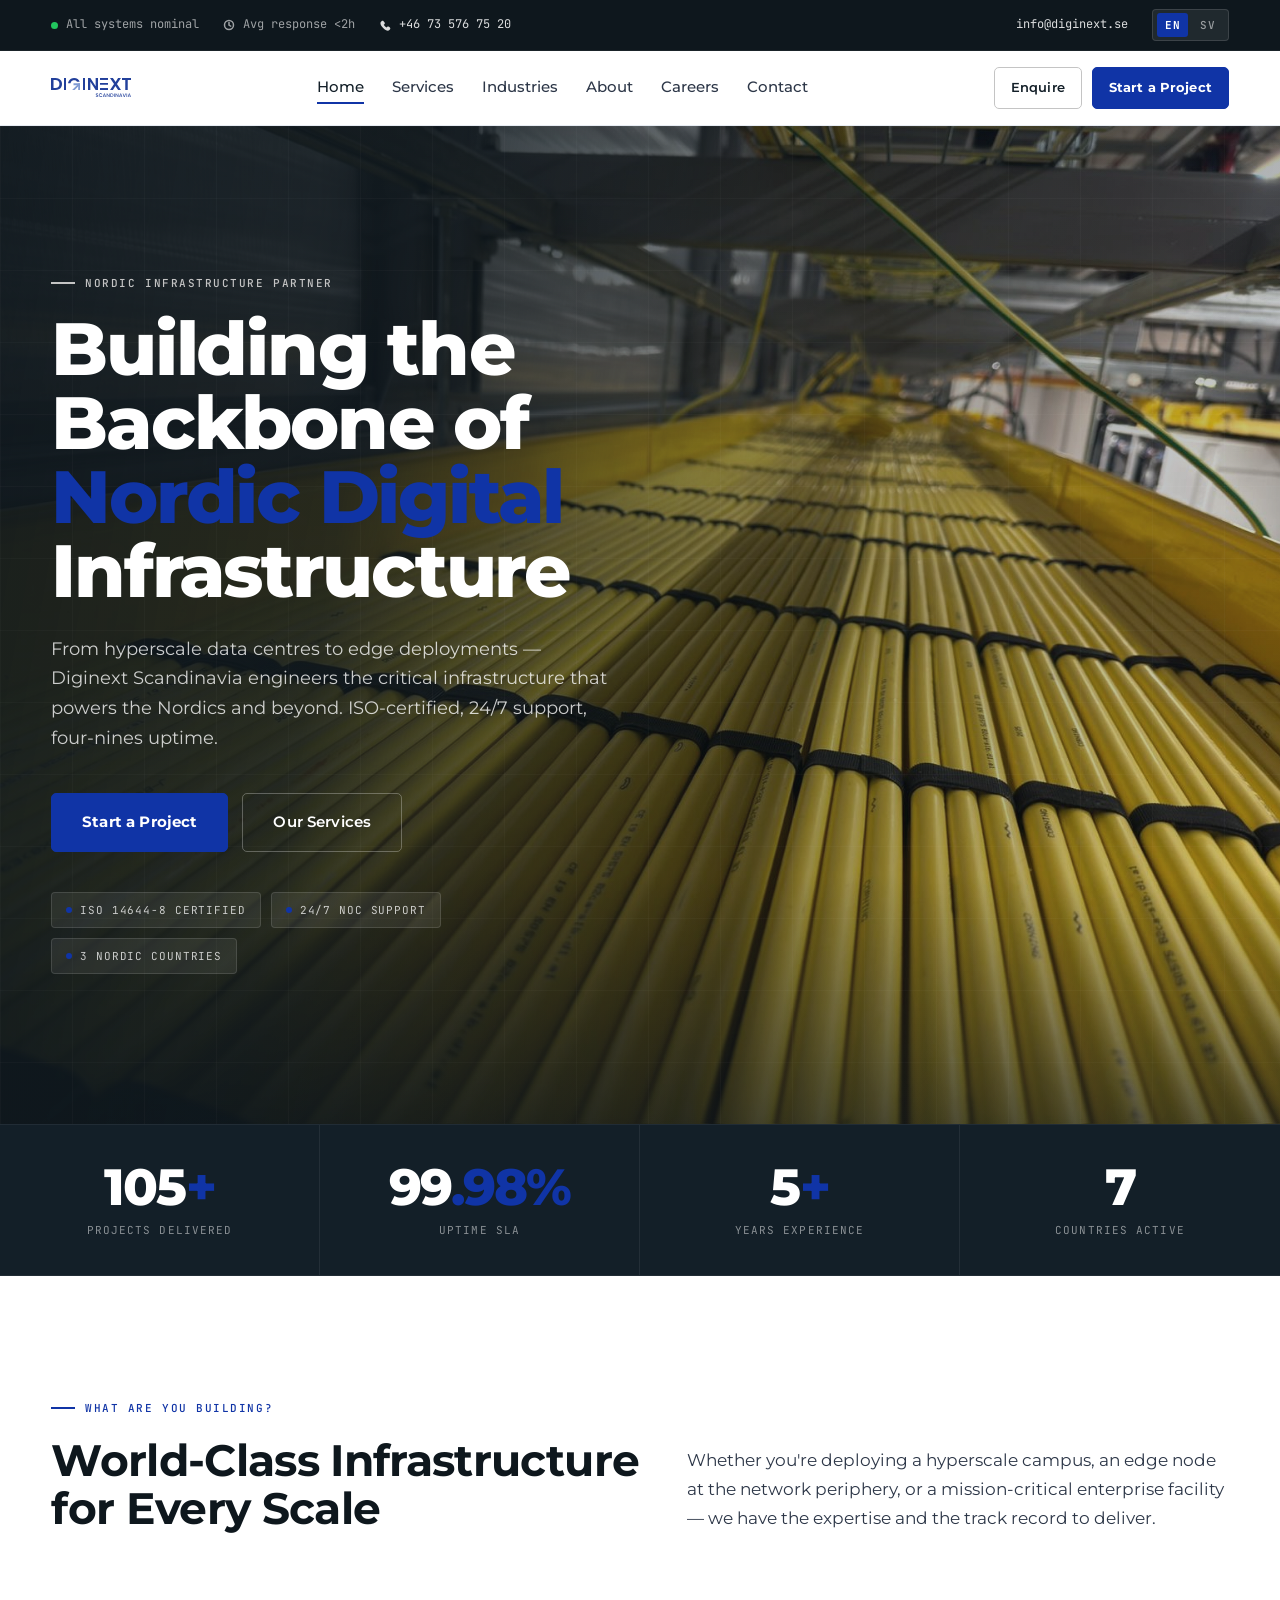
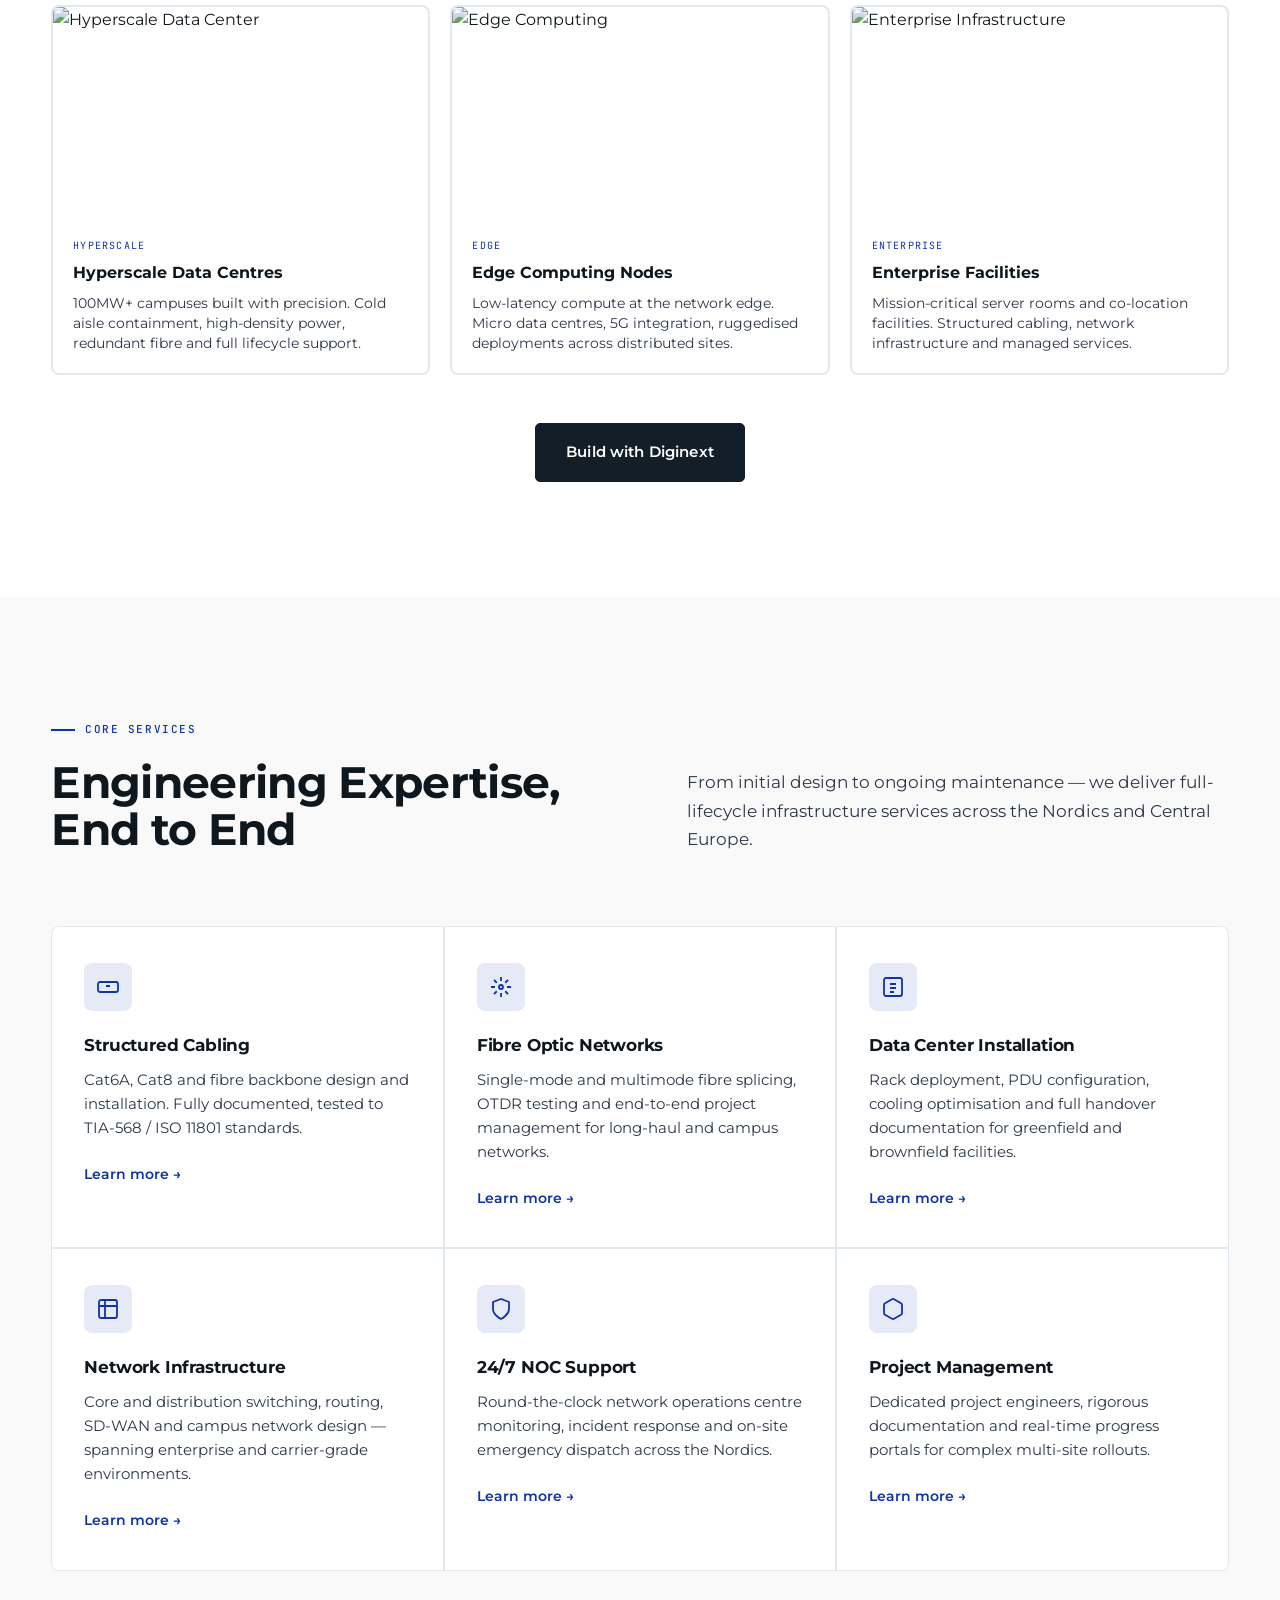
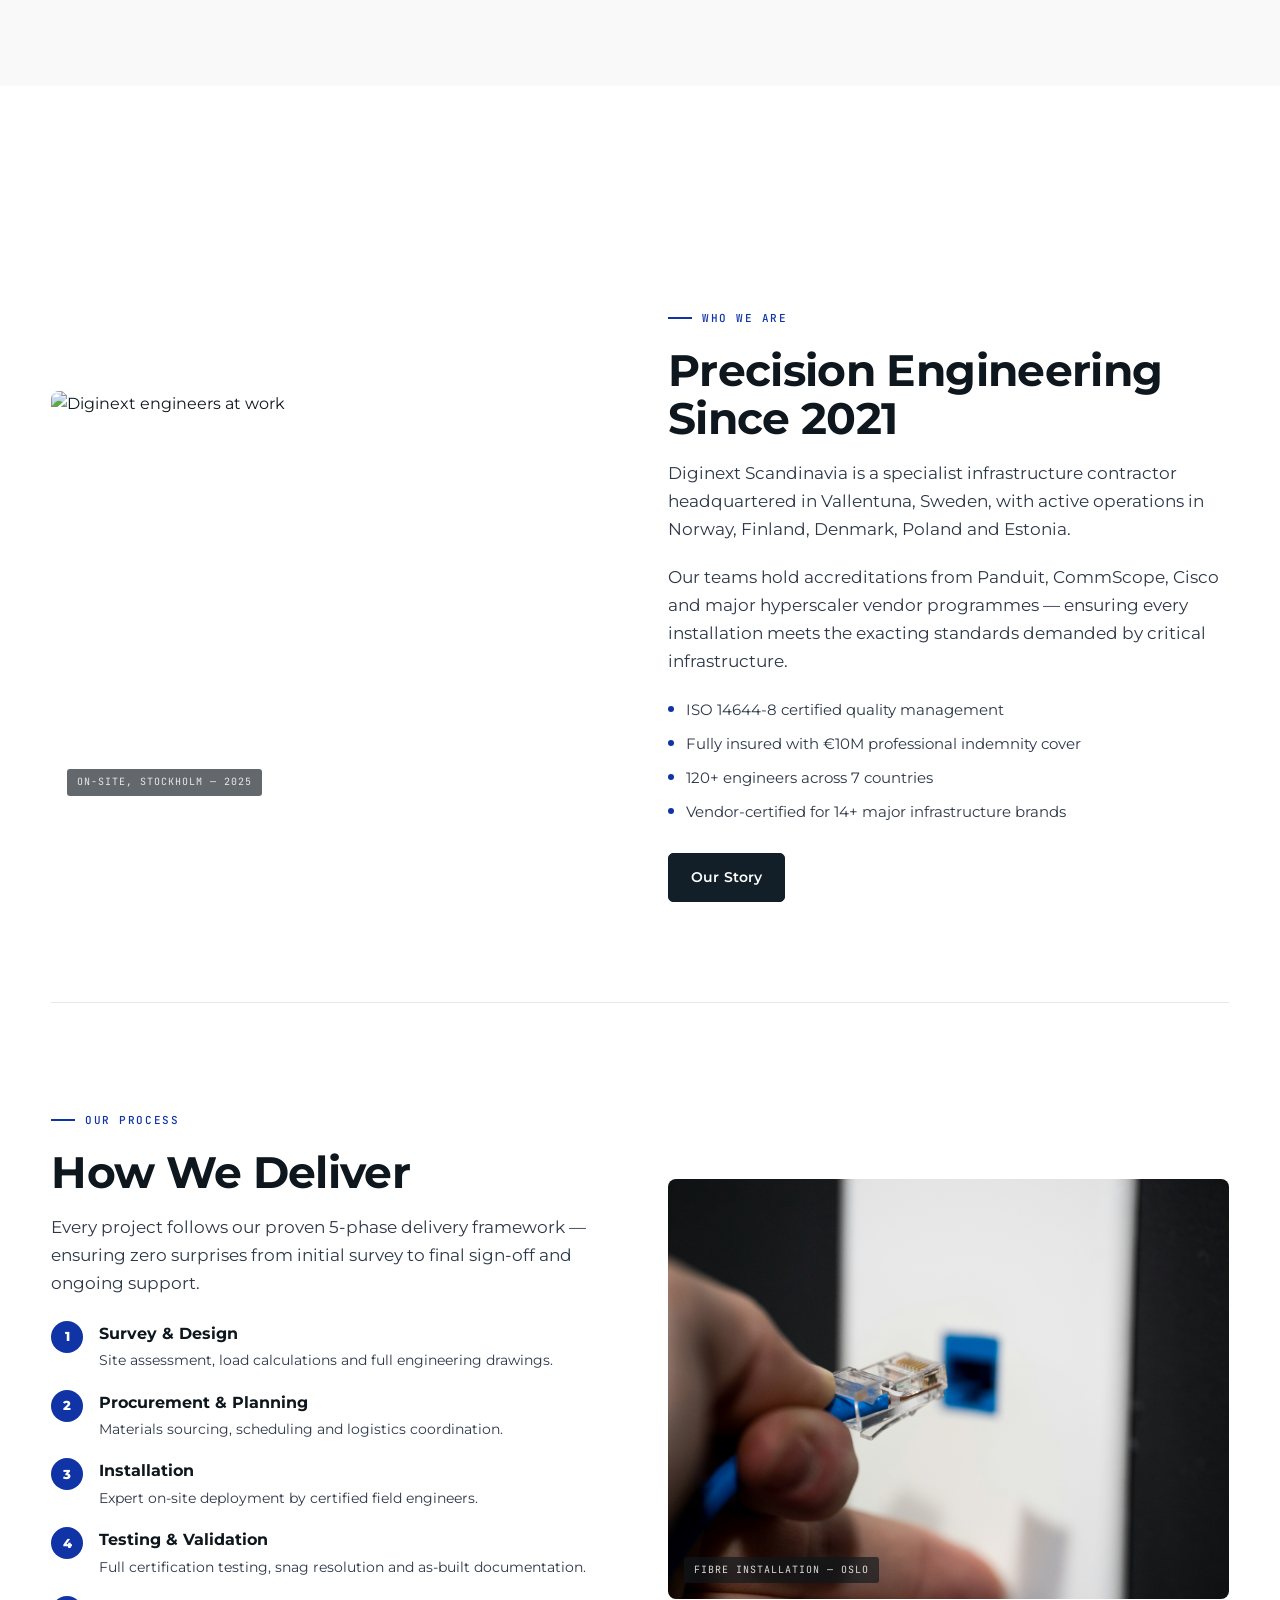
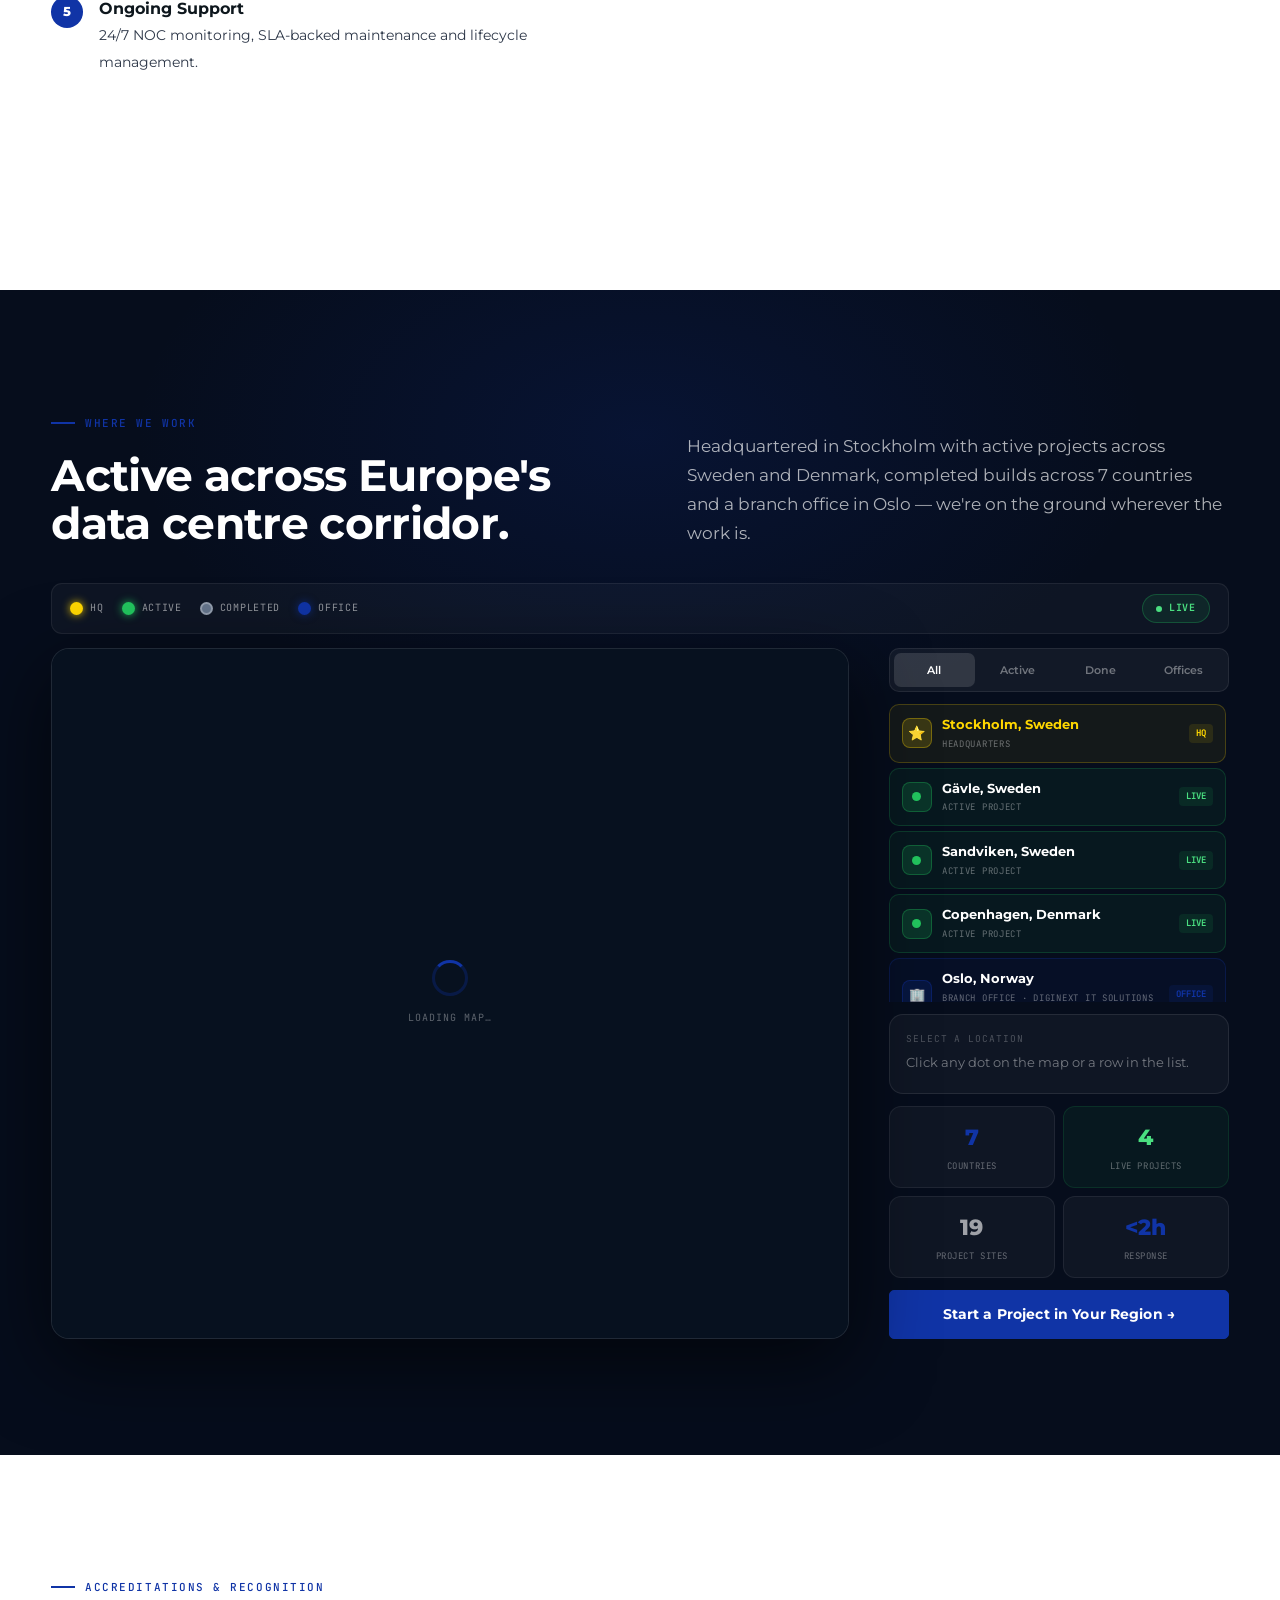
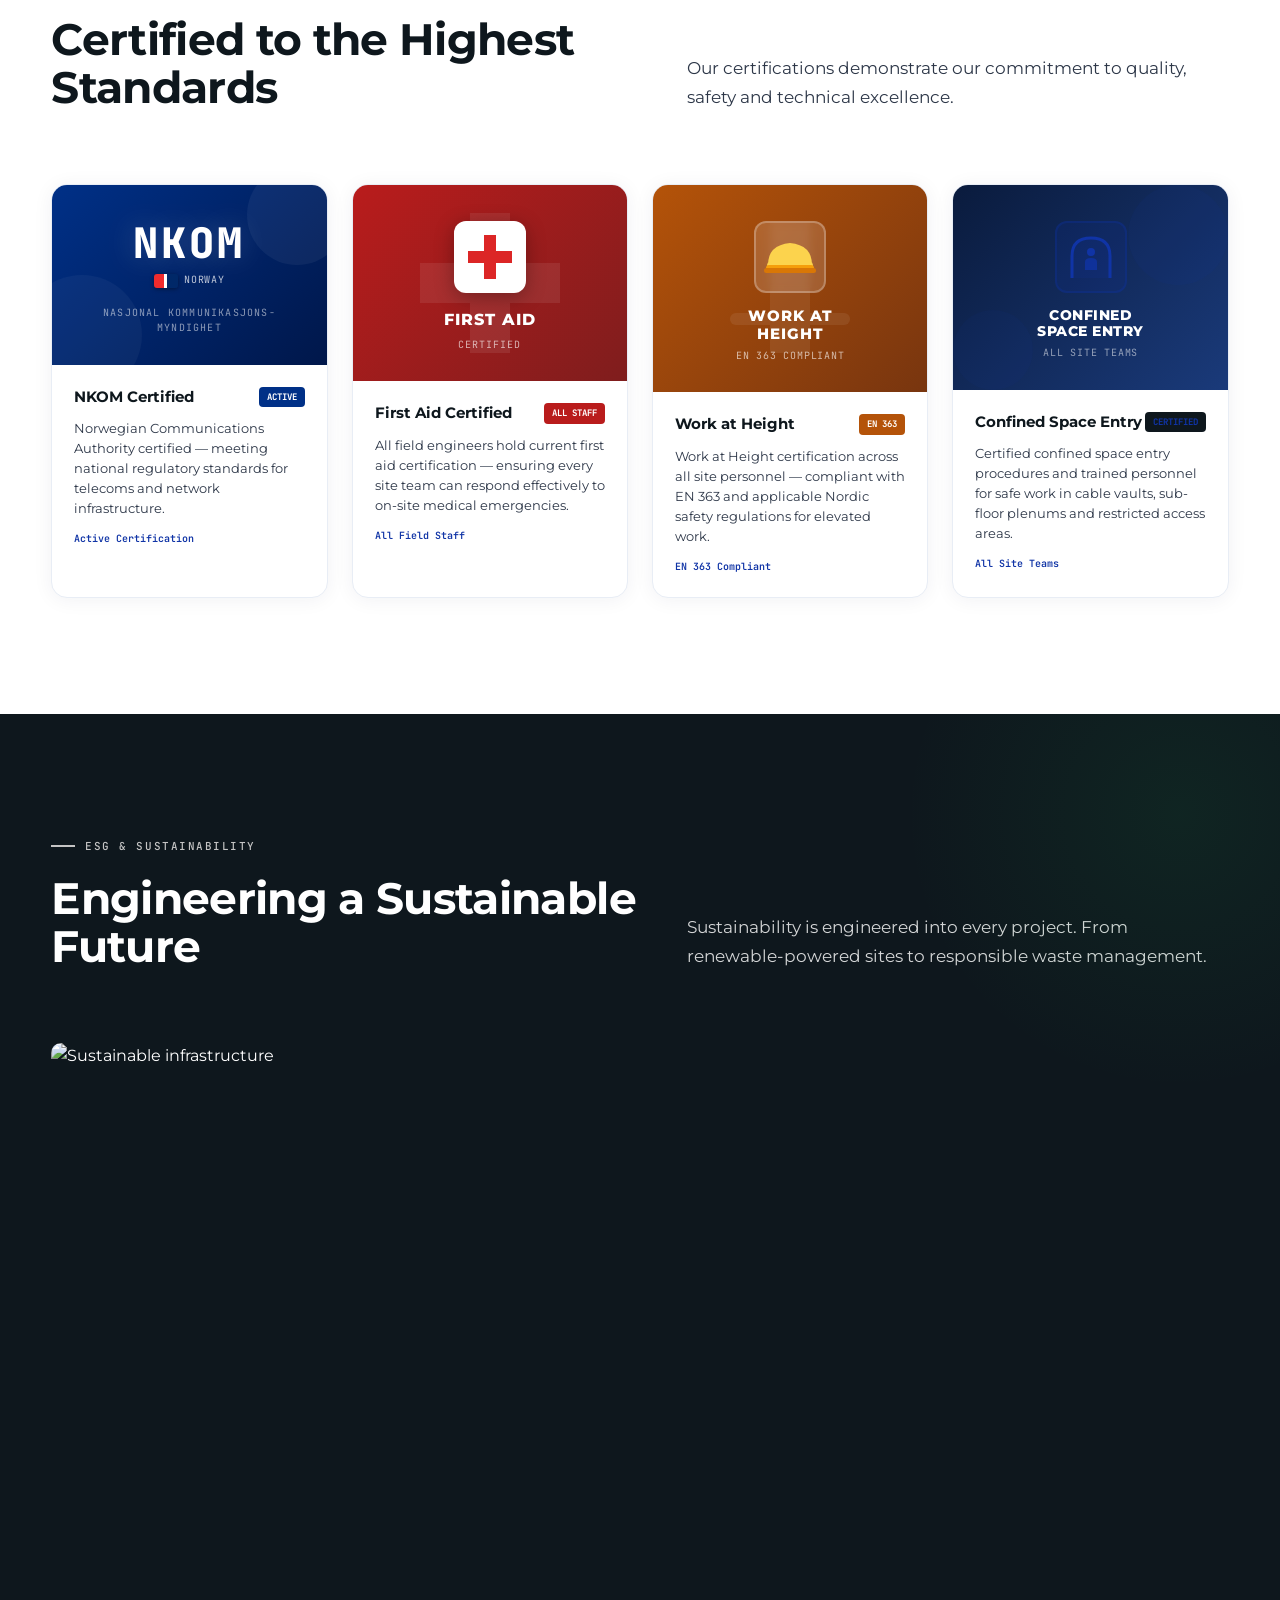
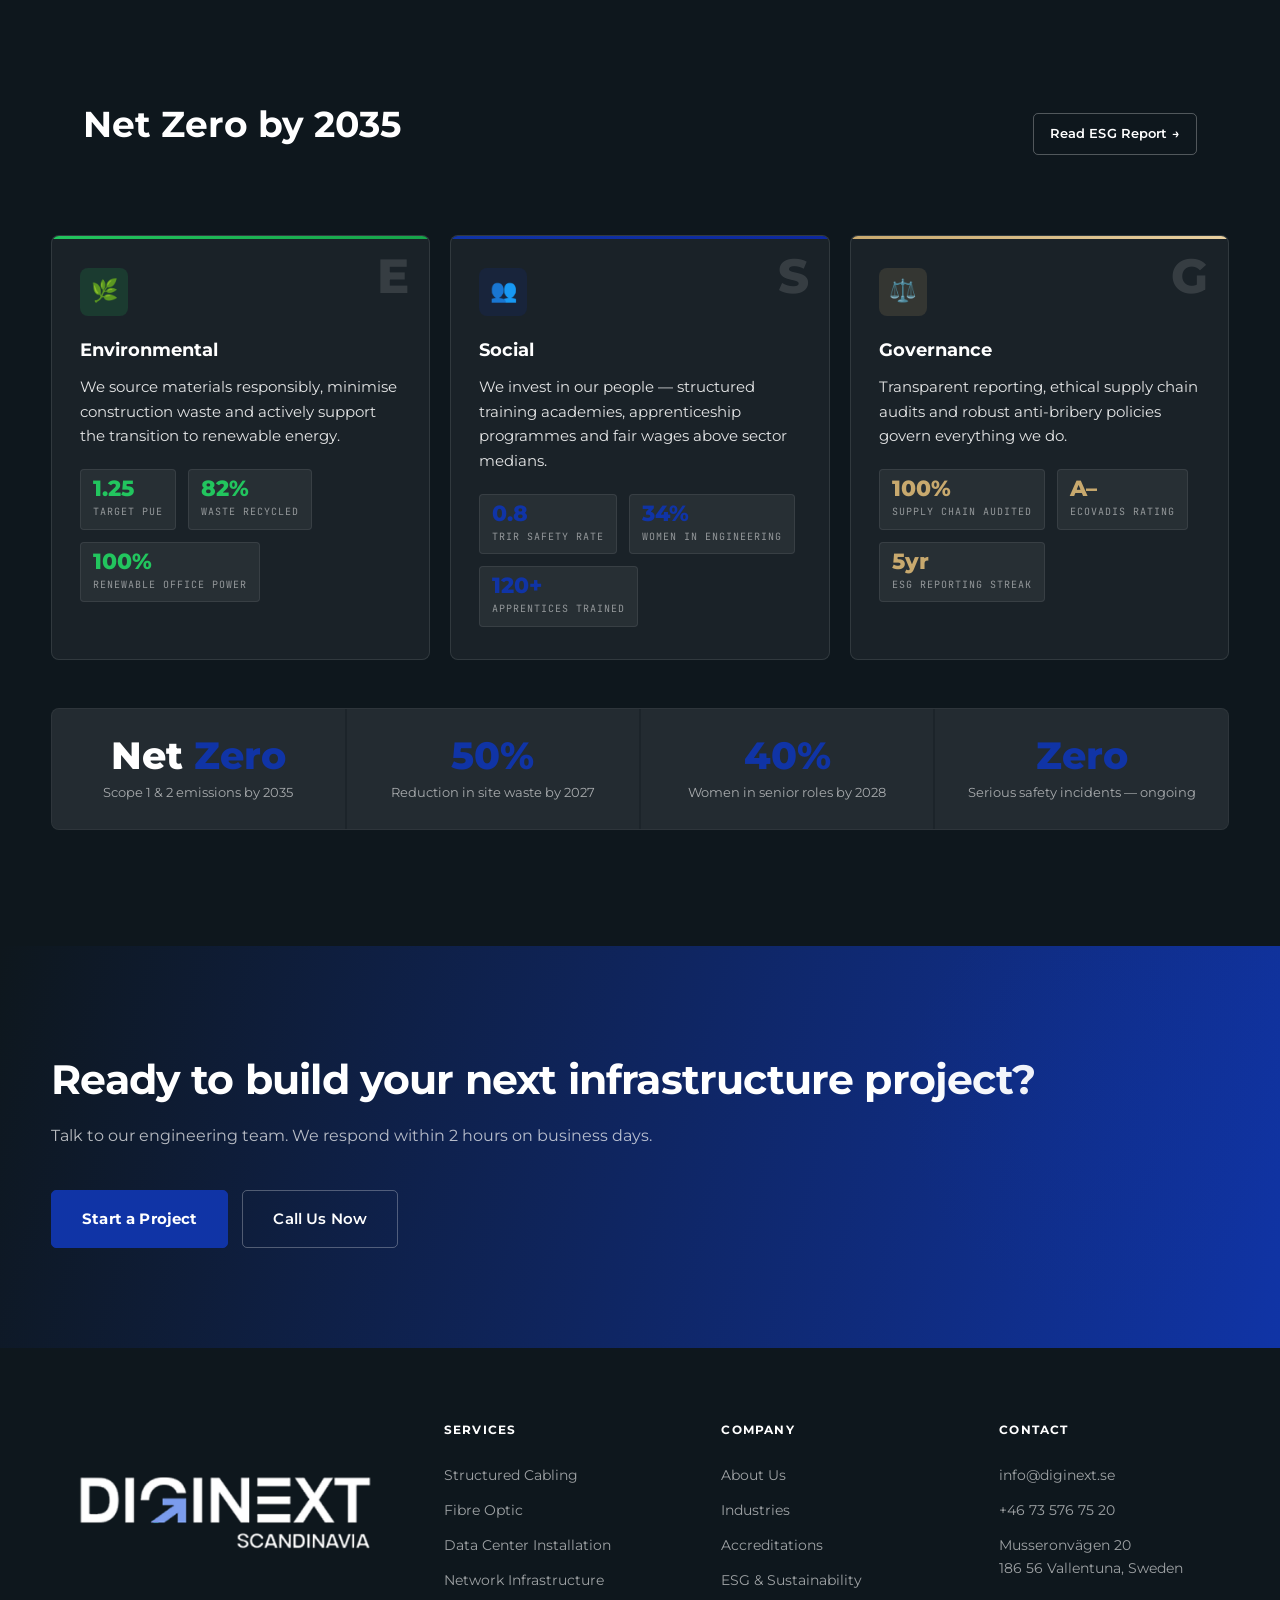
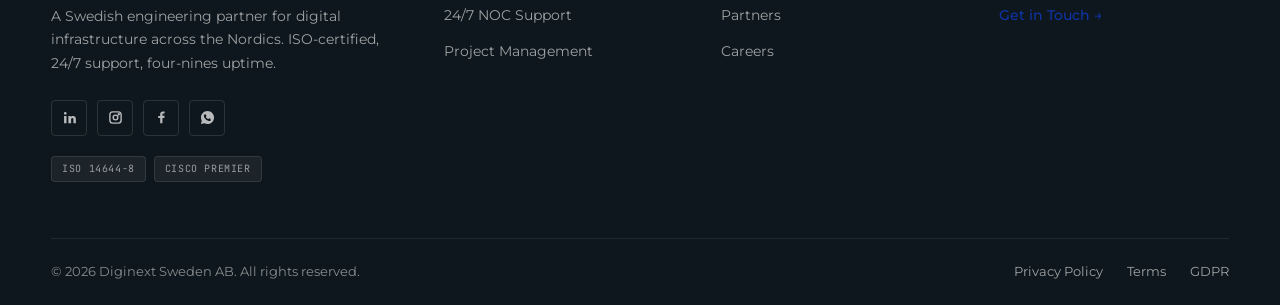
==== commit f6006d4d: "Change Footer Company Name" ====
--- a/index.html
+++ b/index.html
@@ -1359,7 +1359,7 @@
     </div>
 
     <div class="foot__bottom">
-      <span>© 2026 Diginext Solutions AB. <span data-t="footer_rights">All rights reserved.</span></span>
+      <span>© 2026 Diginext Sweden AB. <span data-t="footer_rights">All rights reserved.</span></span>
       <div class="foot__bottom-links">
         <a href="privacy.html" data-t="footer_privacy">Privacy Policy</a>
         <a href="terms.html" data-t="footer_terms">Terms</a>
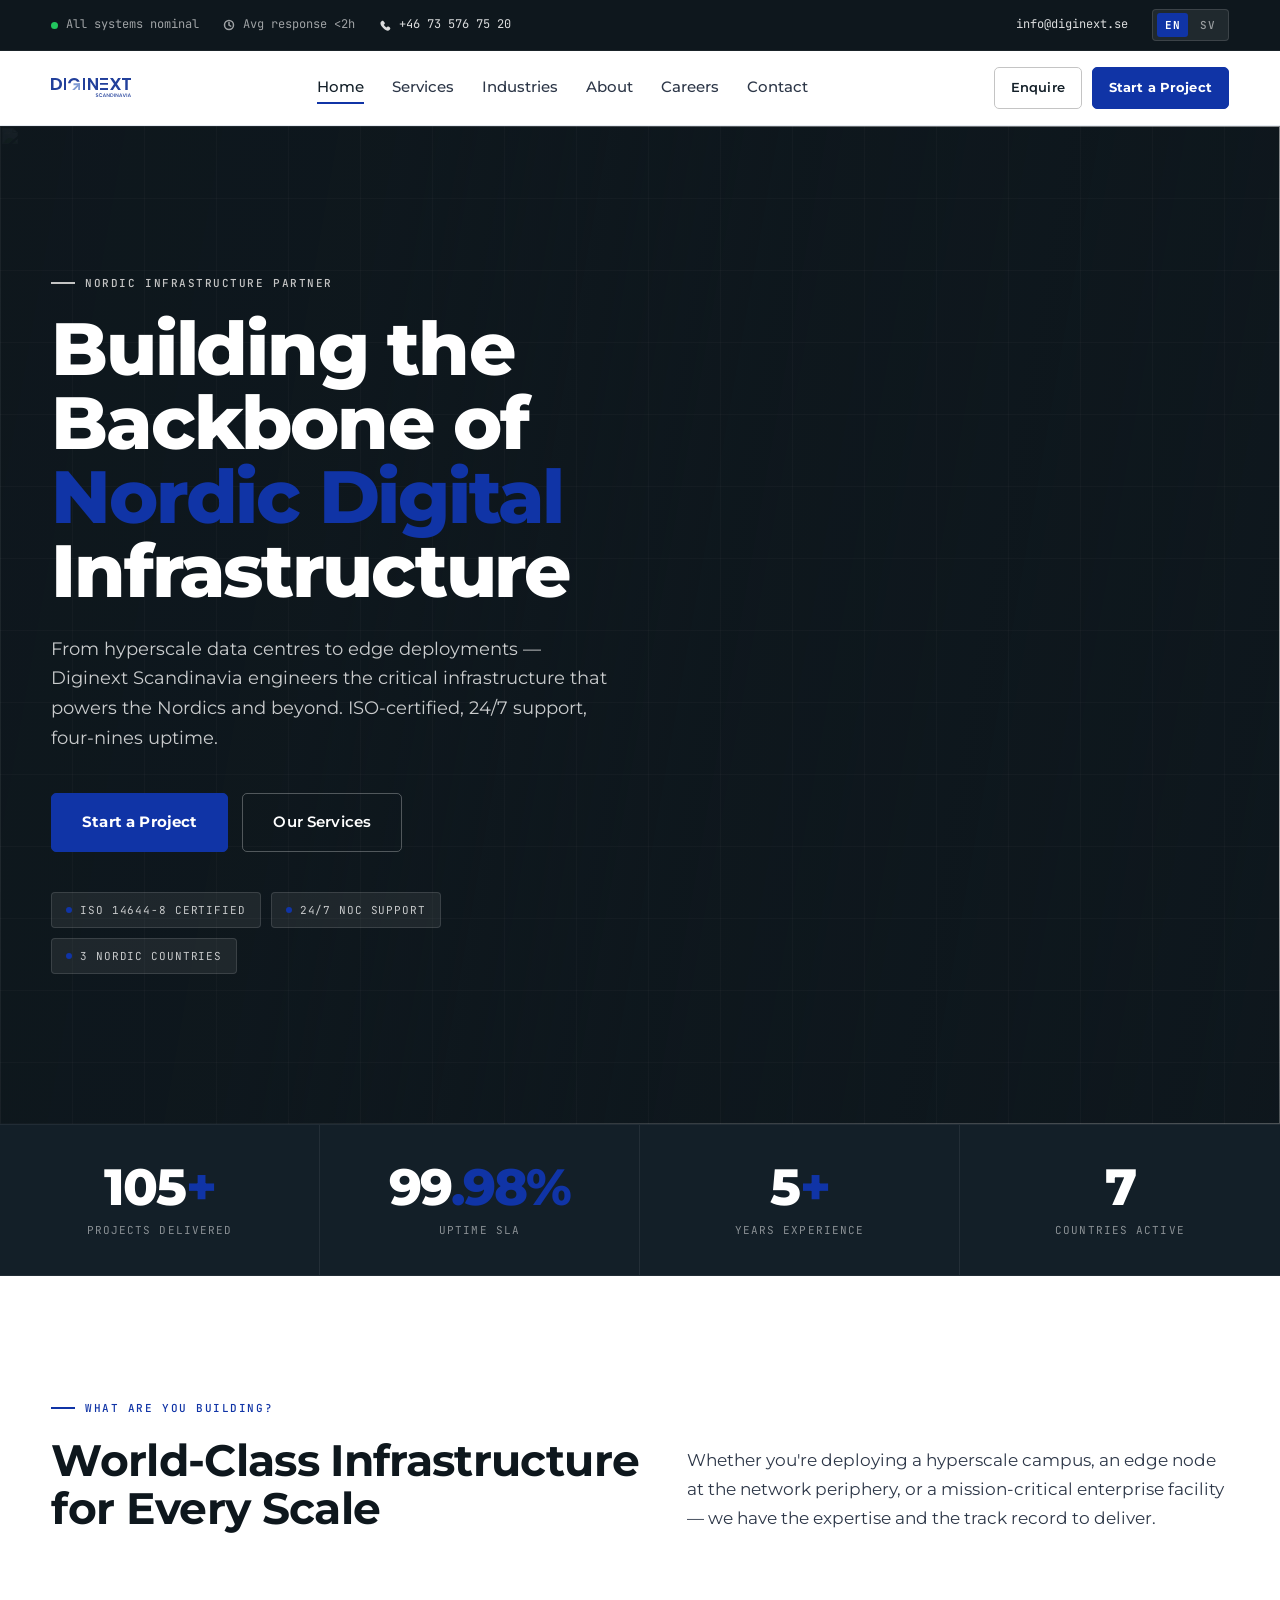
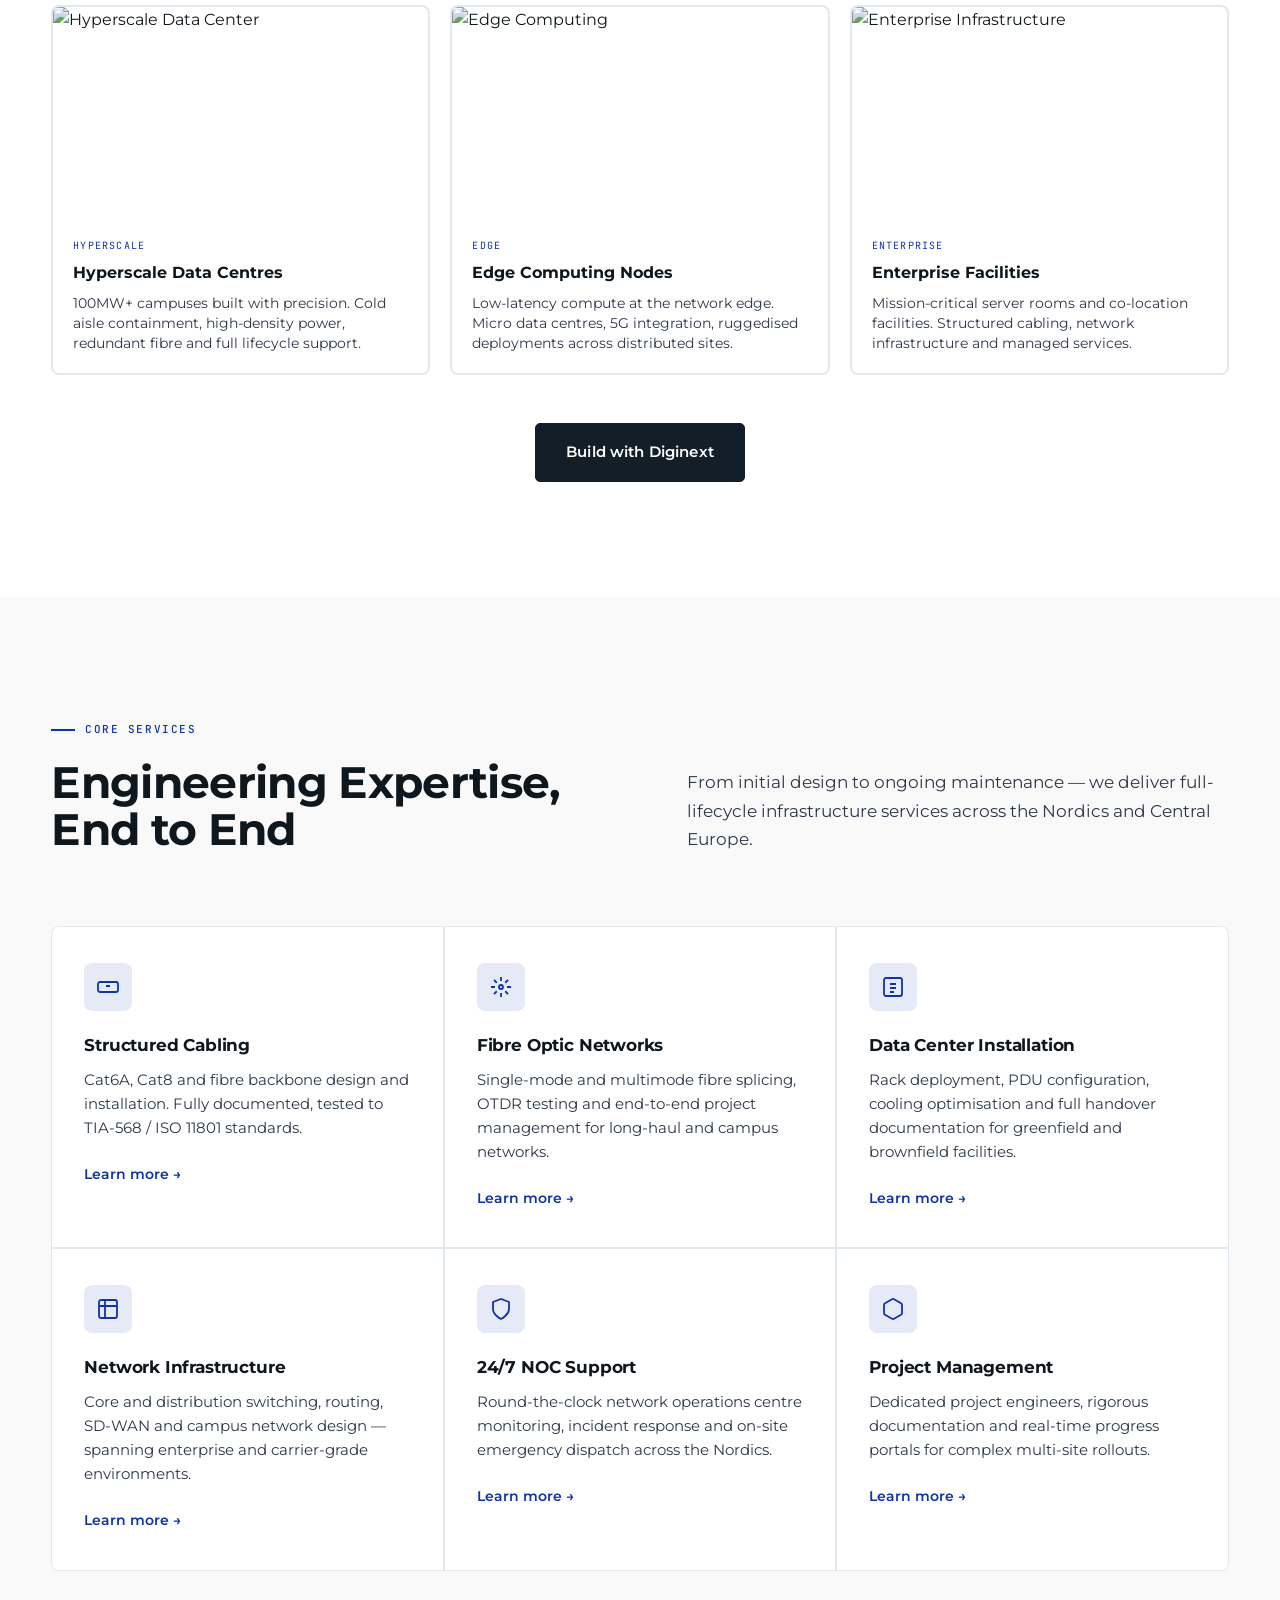
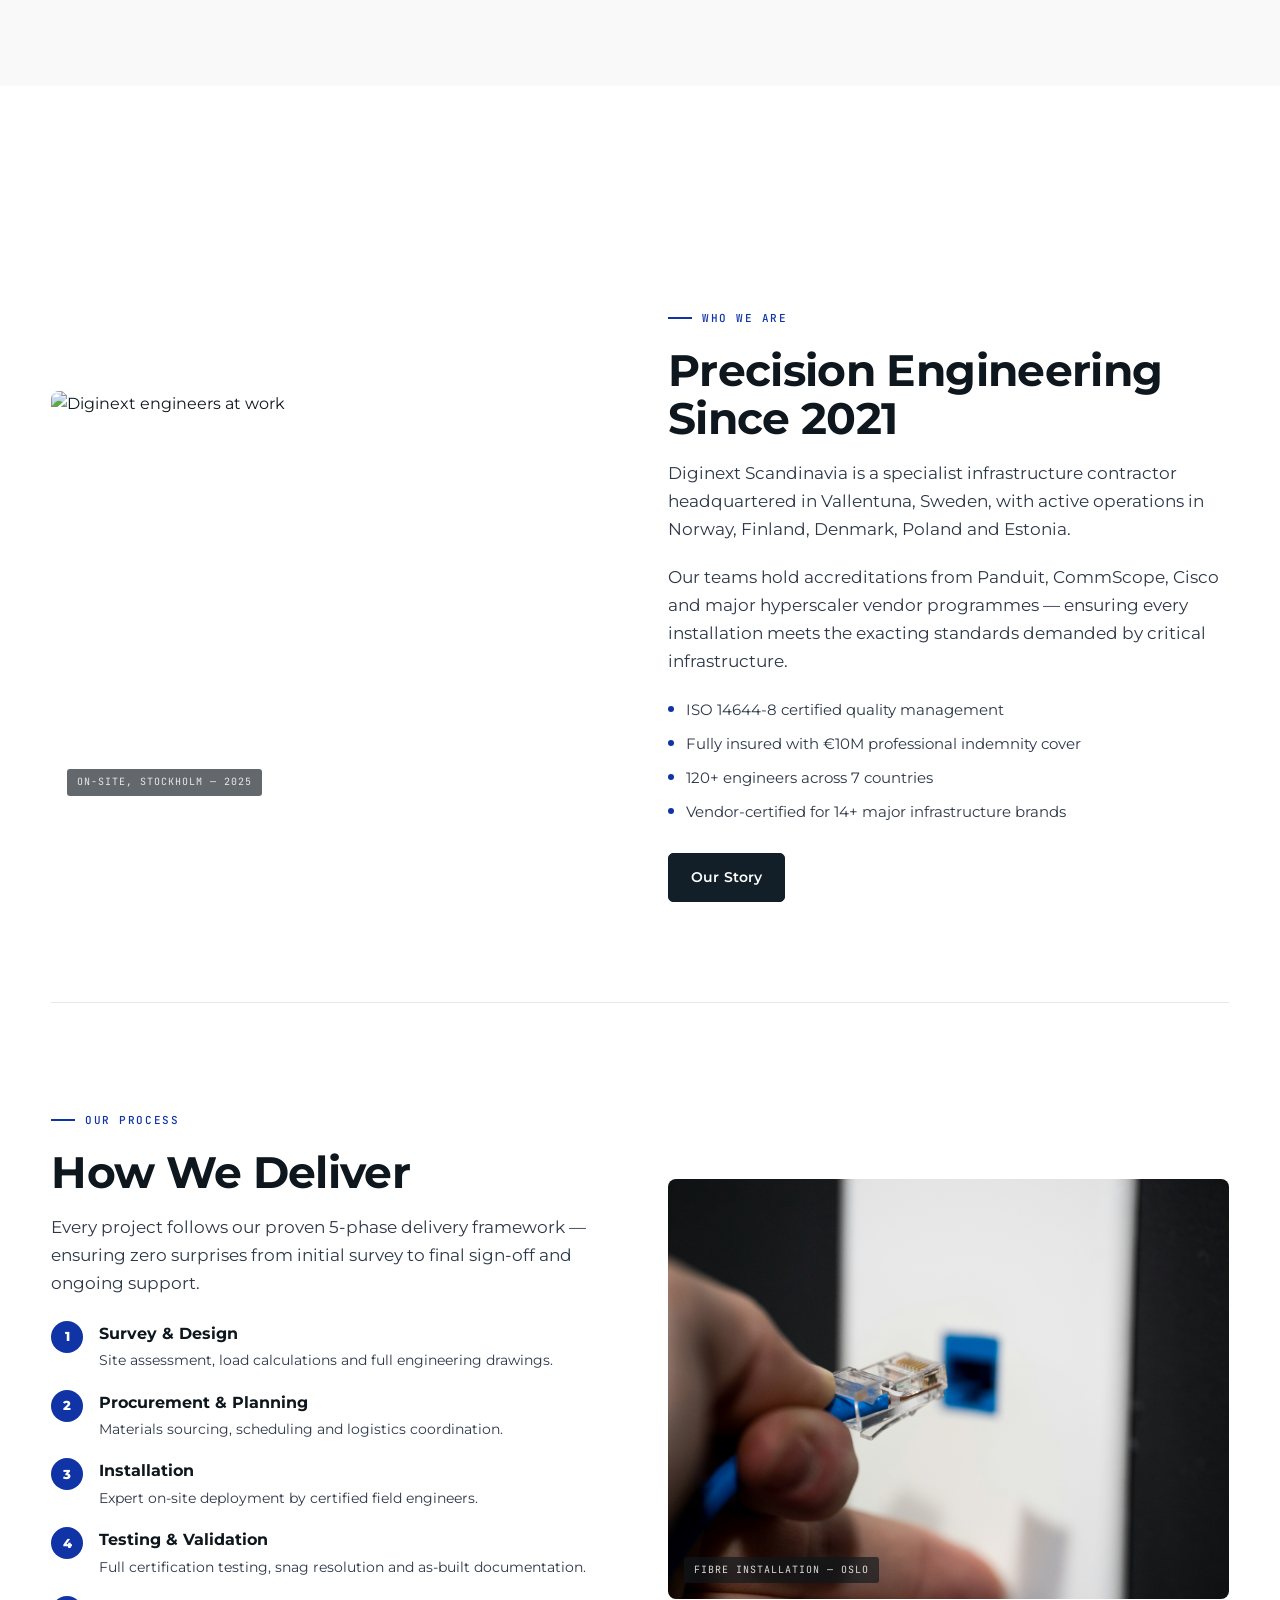
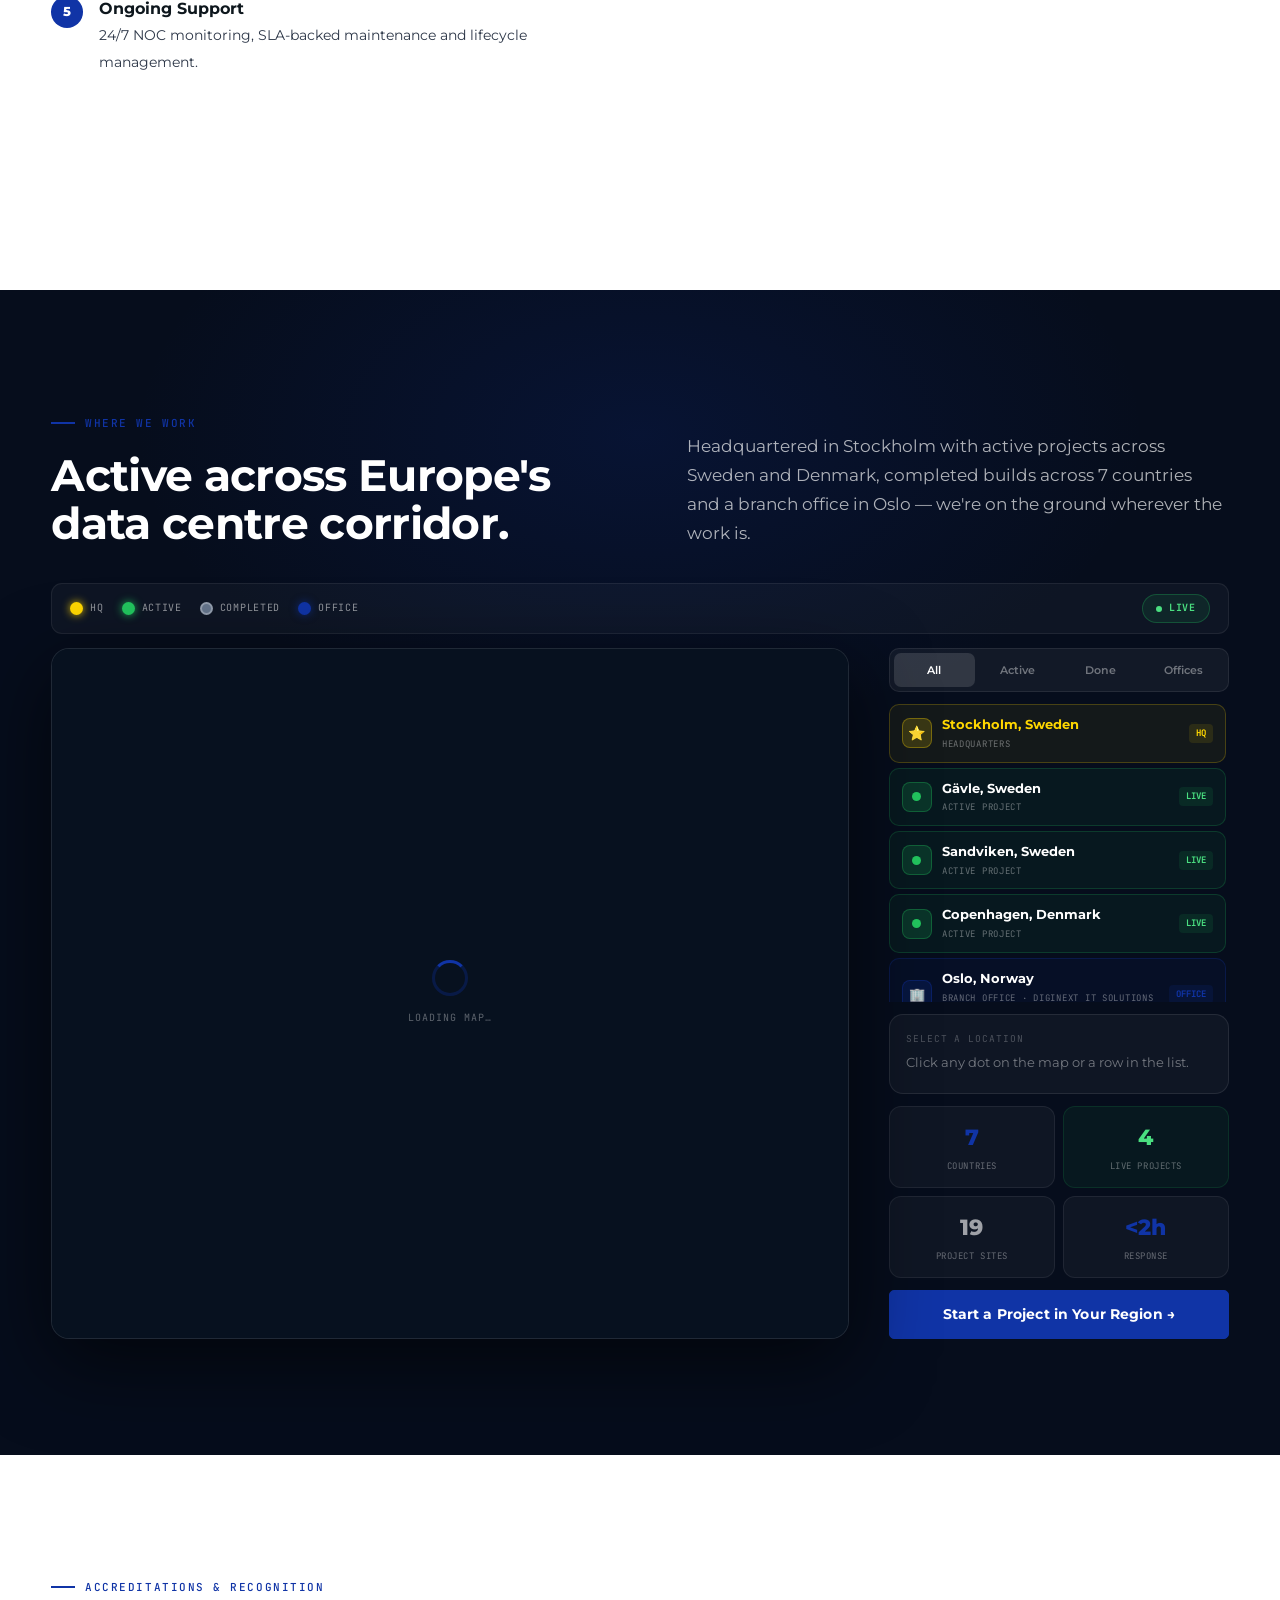
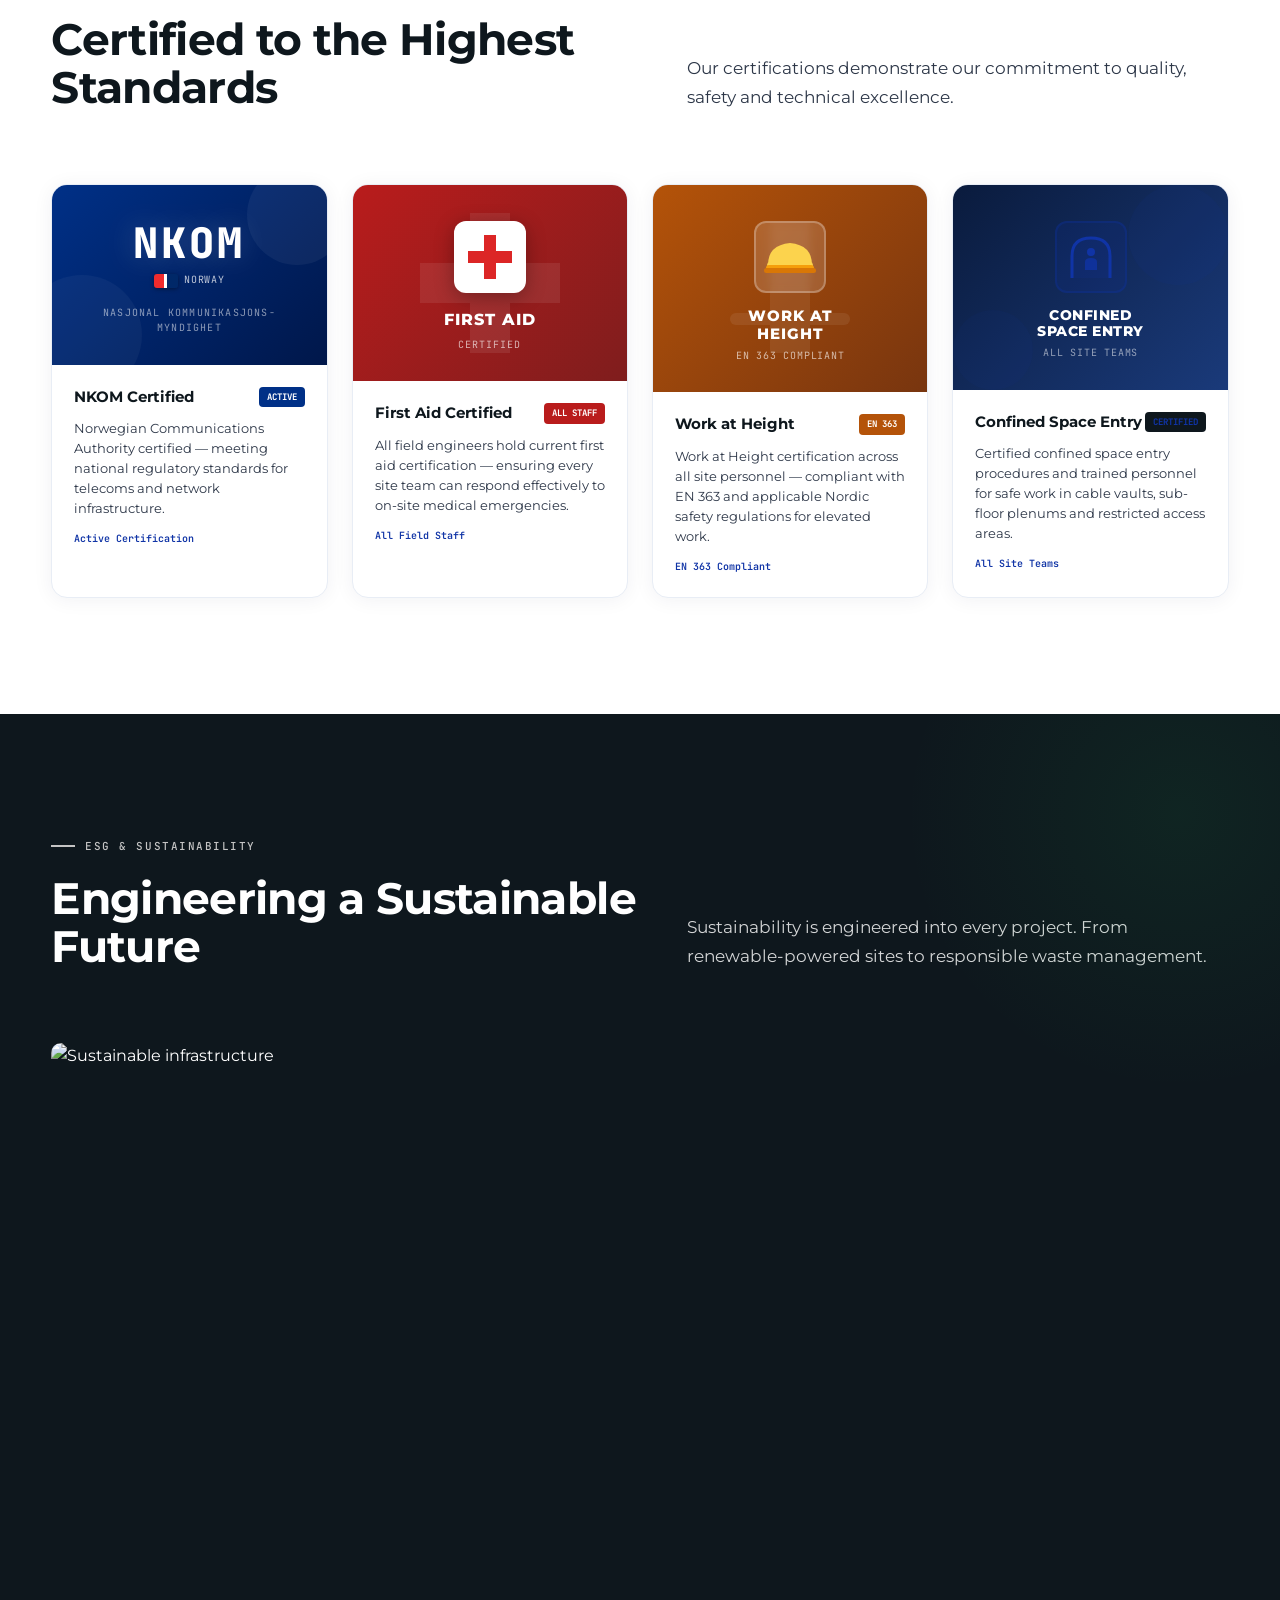
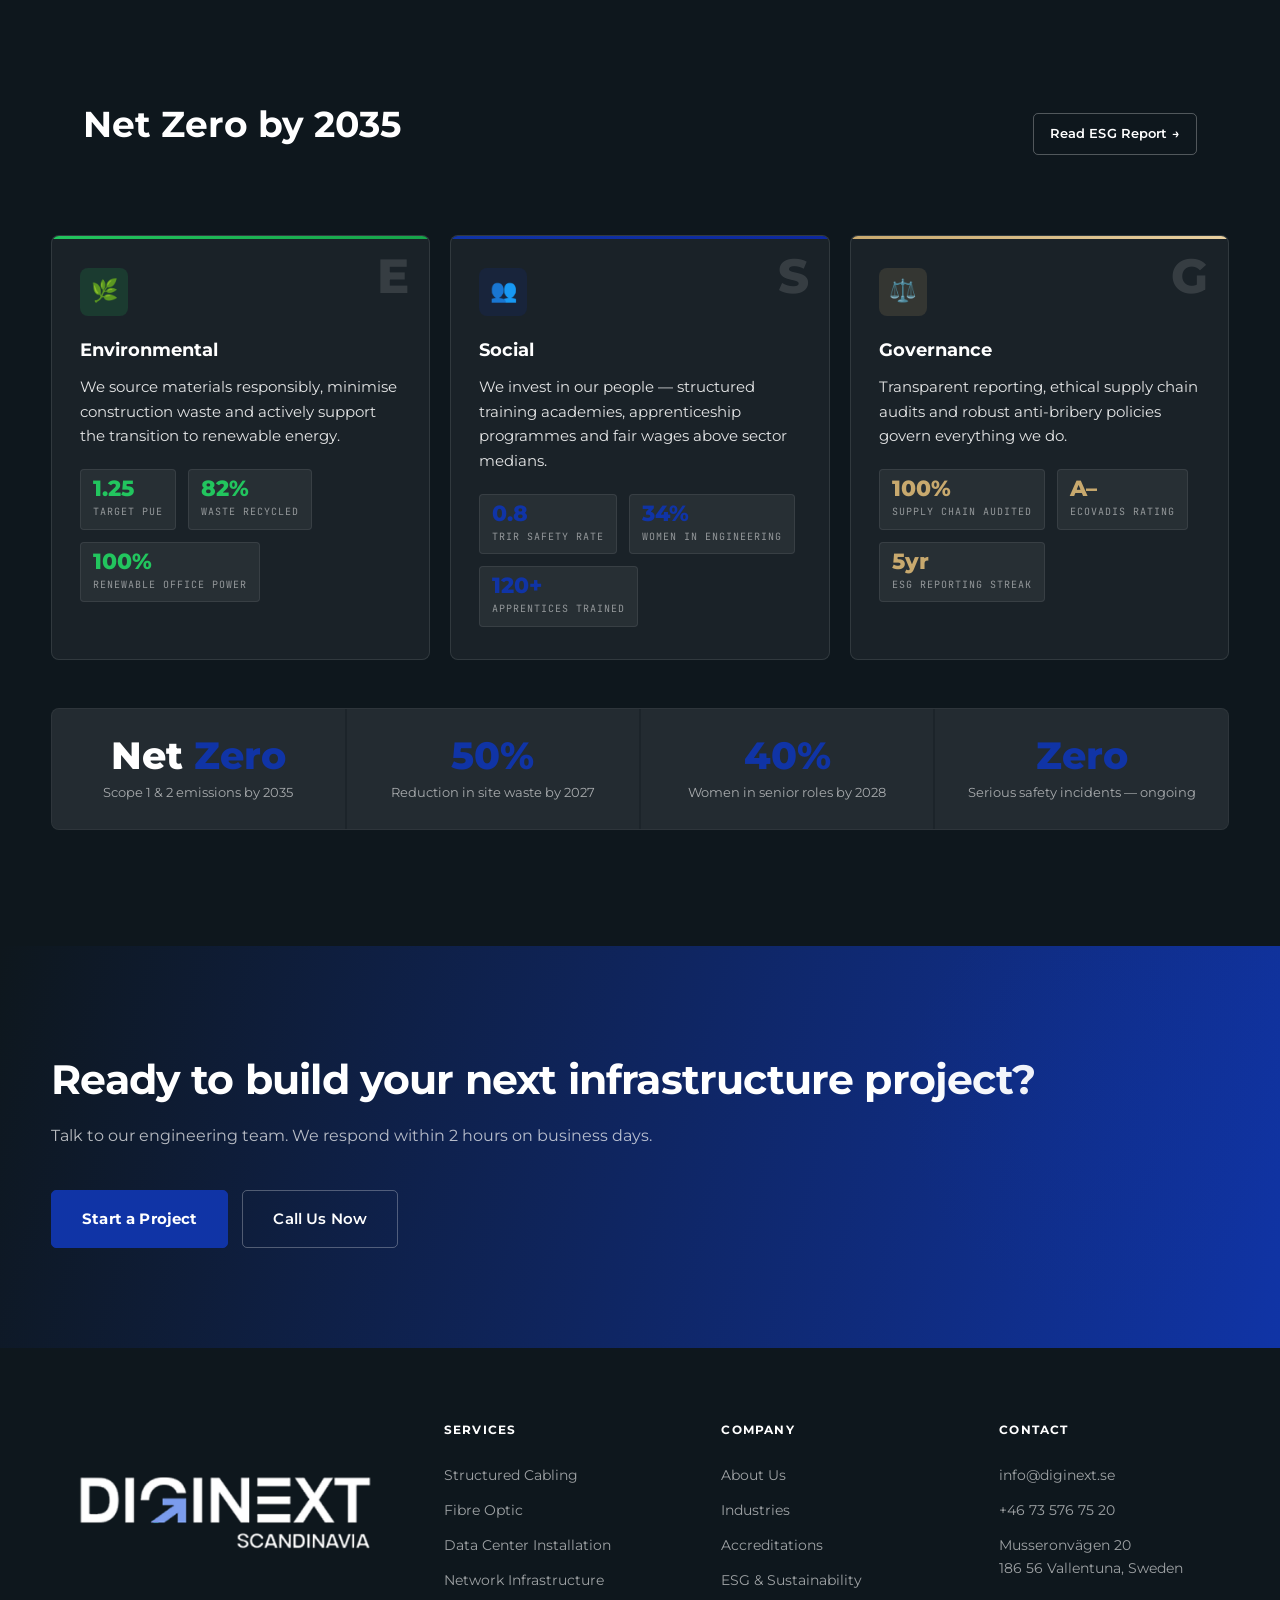
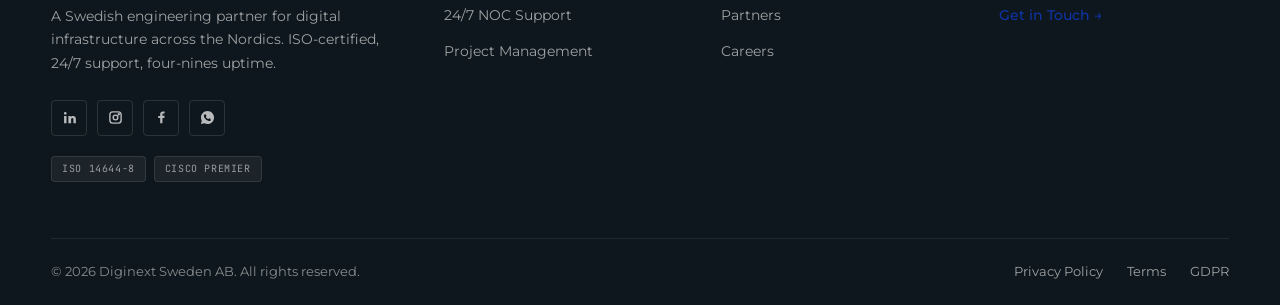
==== commit 2703dacd: "Update index.html" ====
--- a/index.html
+++ b/index.html
@@ -68,10 +68,7 @@
 <!-- ========= HERO ========= -->
 <section class="hero">
   <div class="hero__visual">
-    <img class="hero__visual-slide is-active" src="home_hero_1.jpeg" alt="" />
-    <img class="hero__visual-slide" src="home_hero_2.jpeg" alt="" />
-    <img class="hero__visual-slide" src="home_hero_3.jpeg" alt="" />
-    <img class="hero__visual-slide" src="home_hero_4.jpeg" alt="" />
+    <img class="hero__visual-slide is-active" src="home_hero.gif" alt="" />
     <div class="hero__visual-fade"></div>
   </div>
   <div class="hero__grid-overlay"></div>
